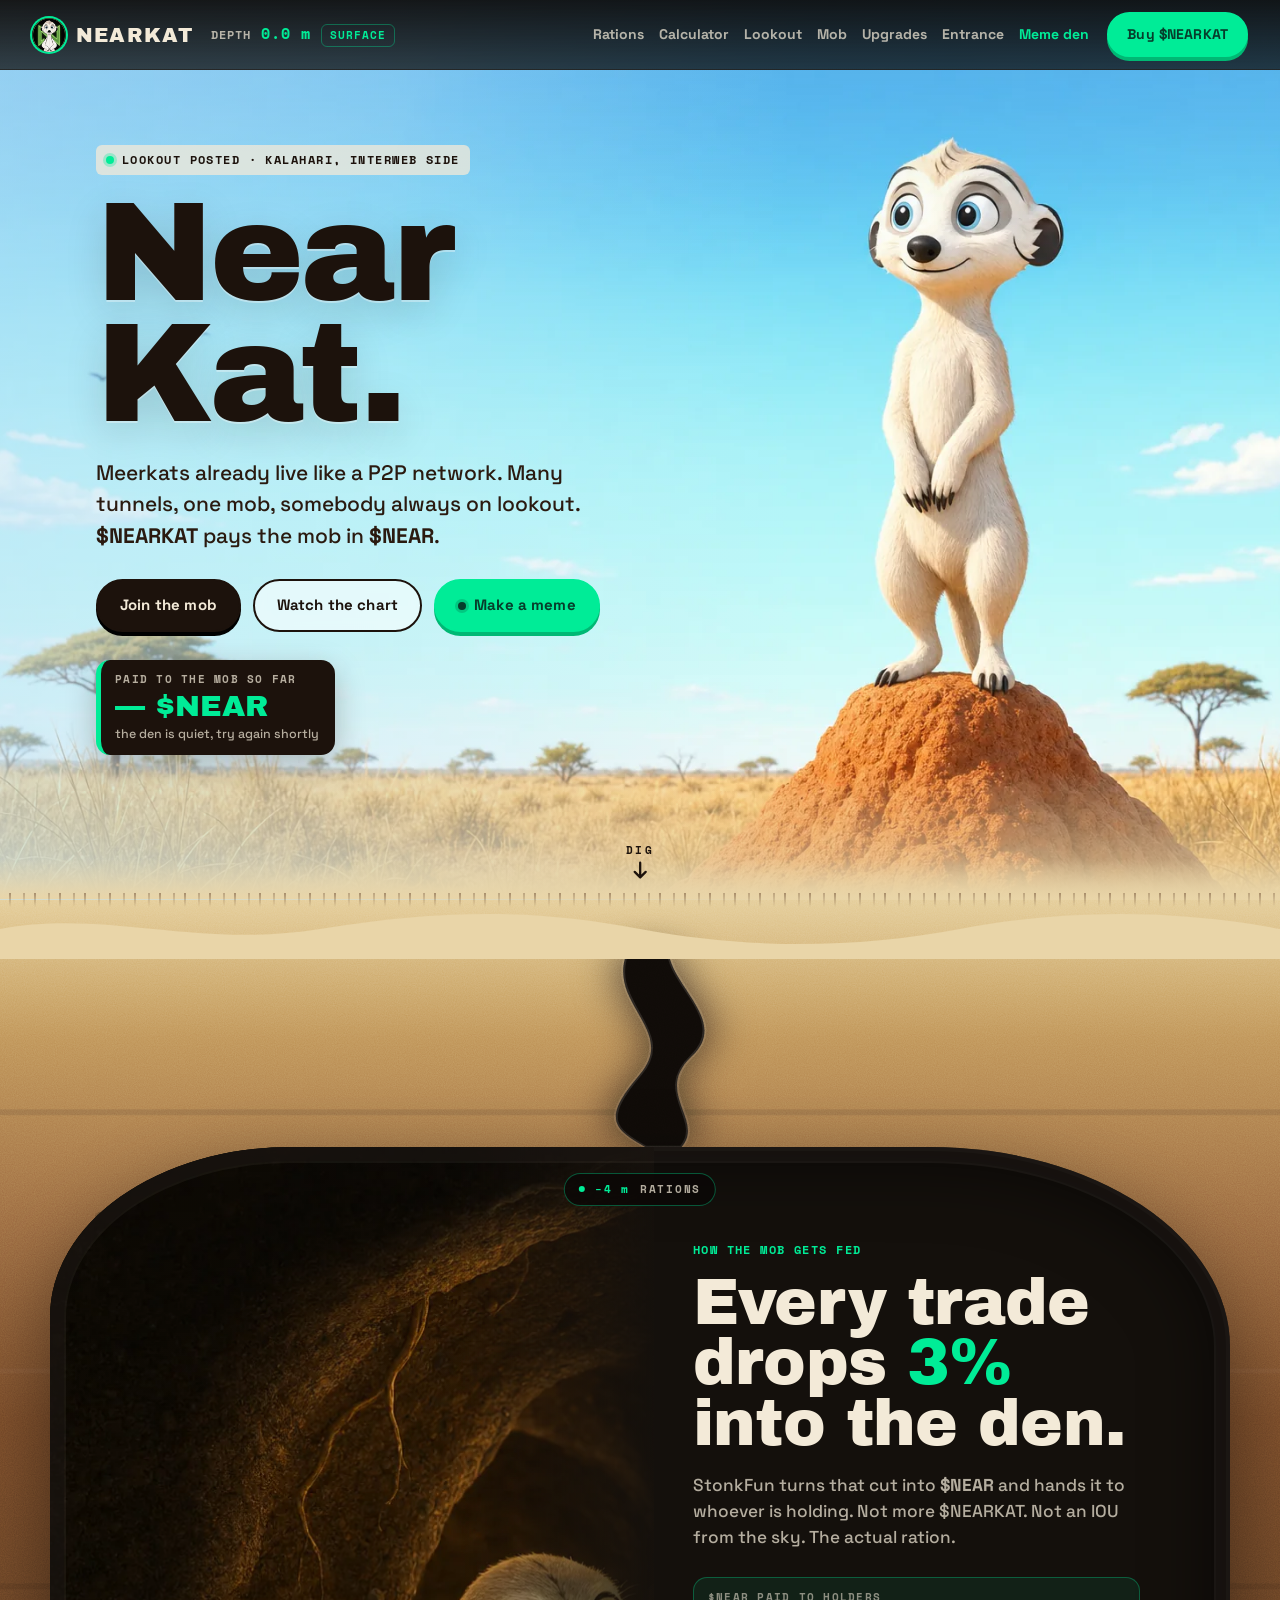
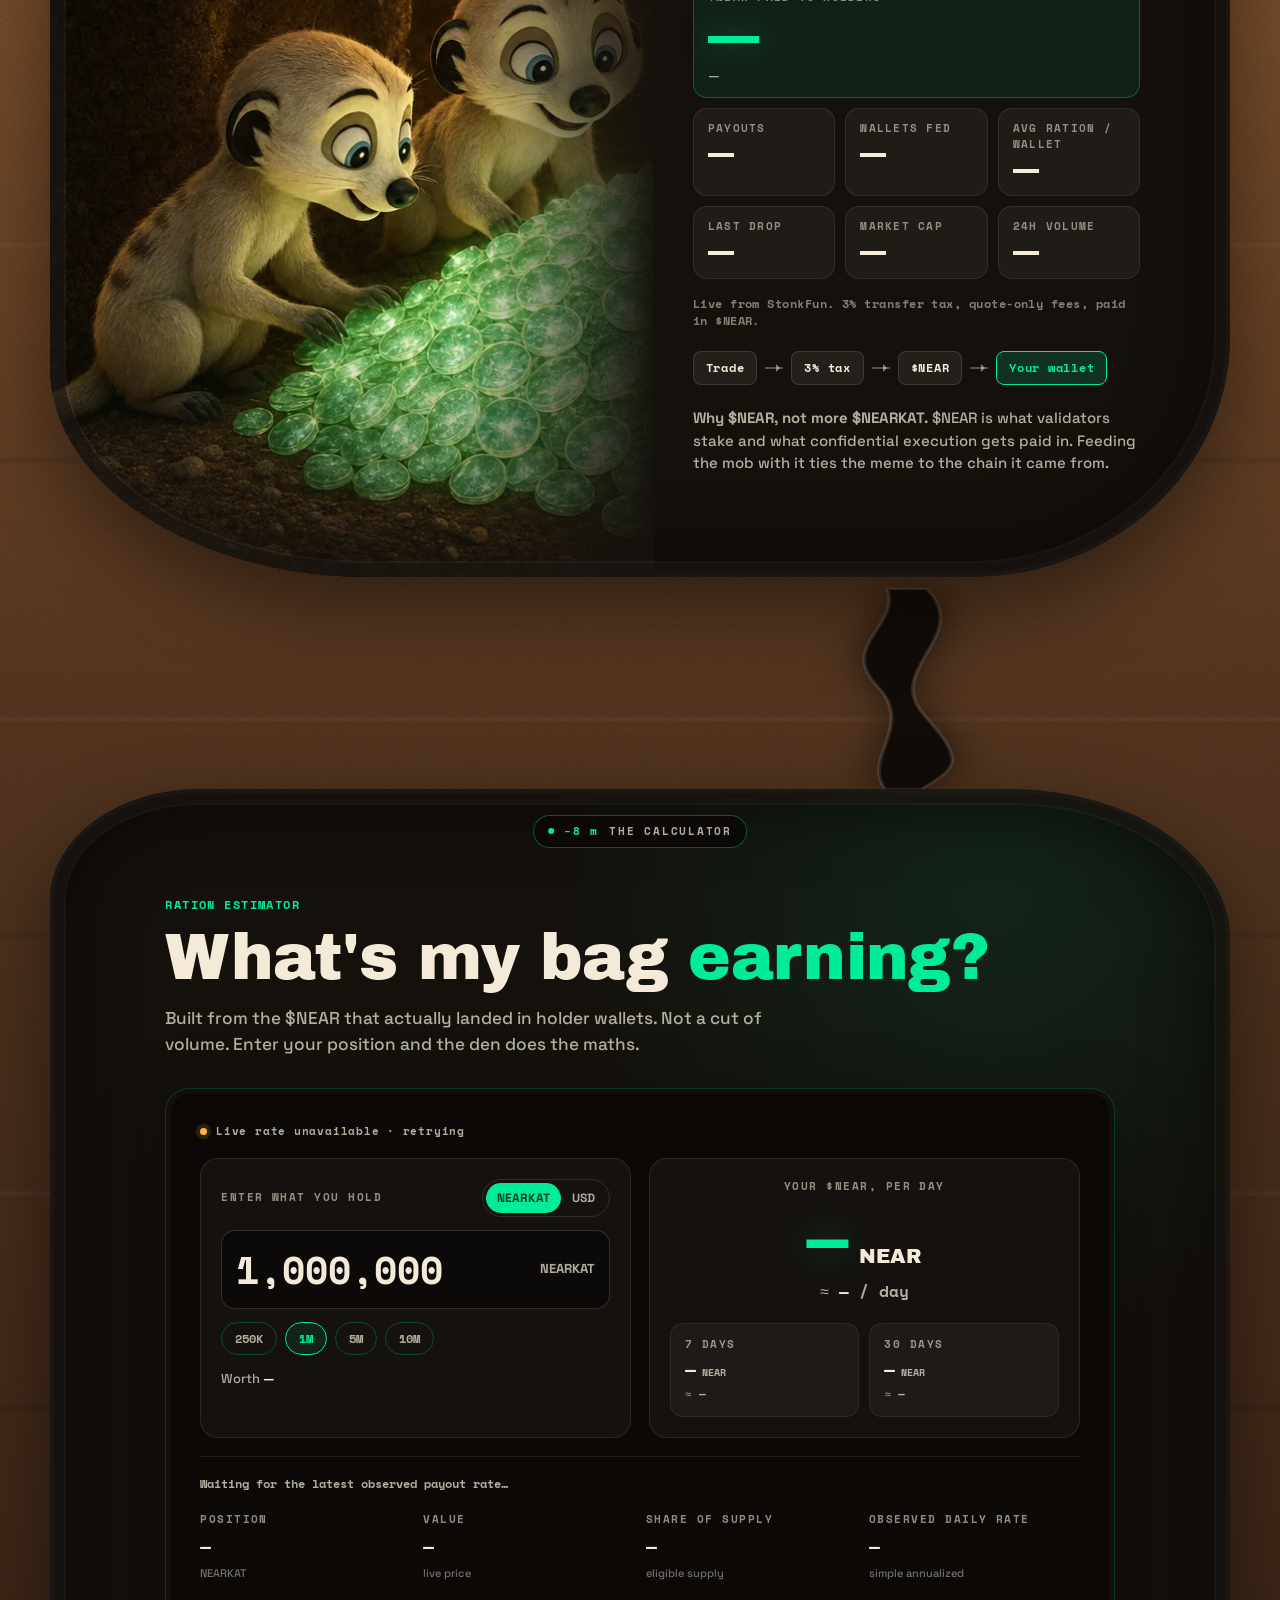
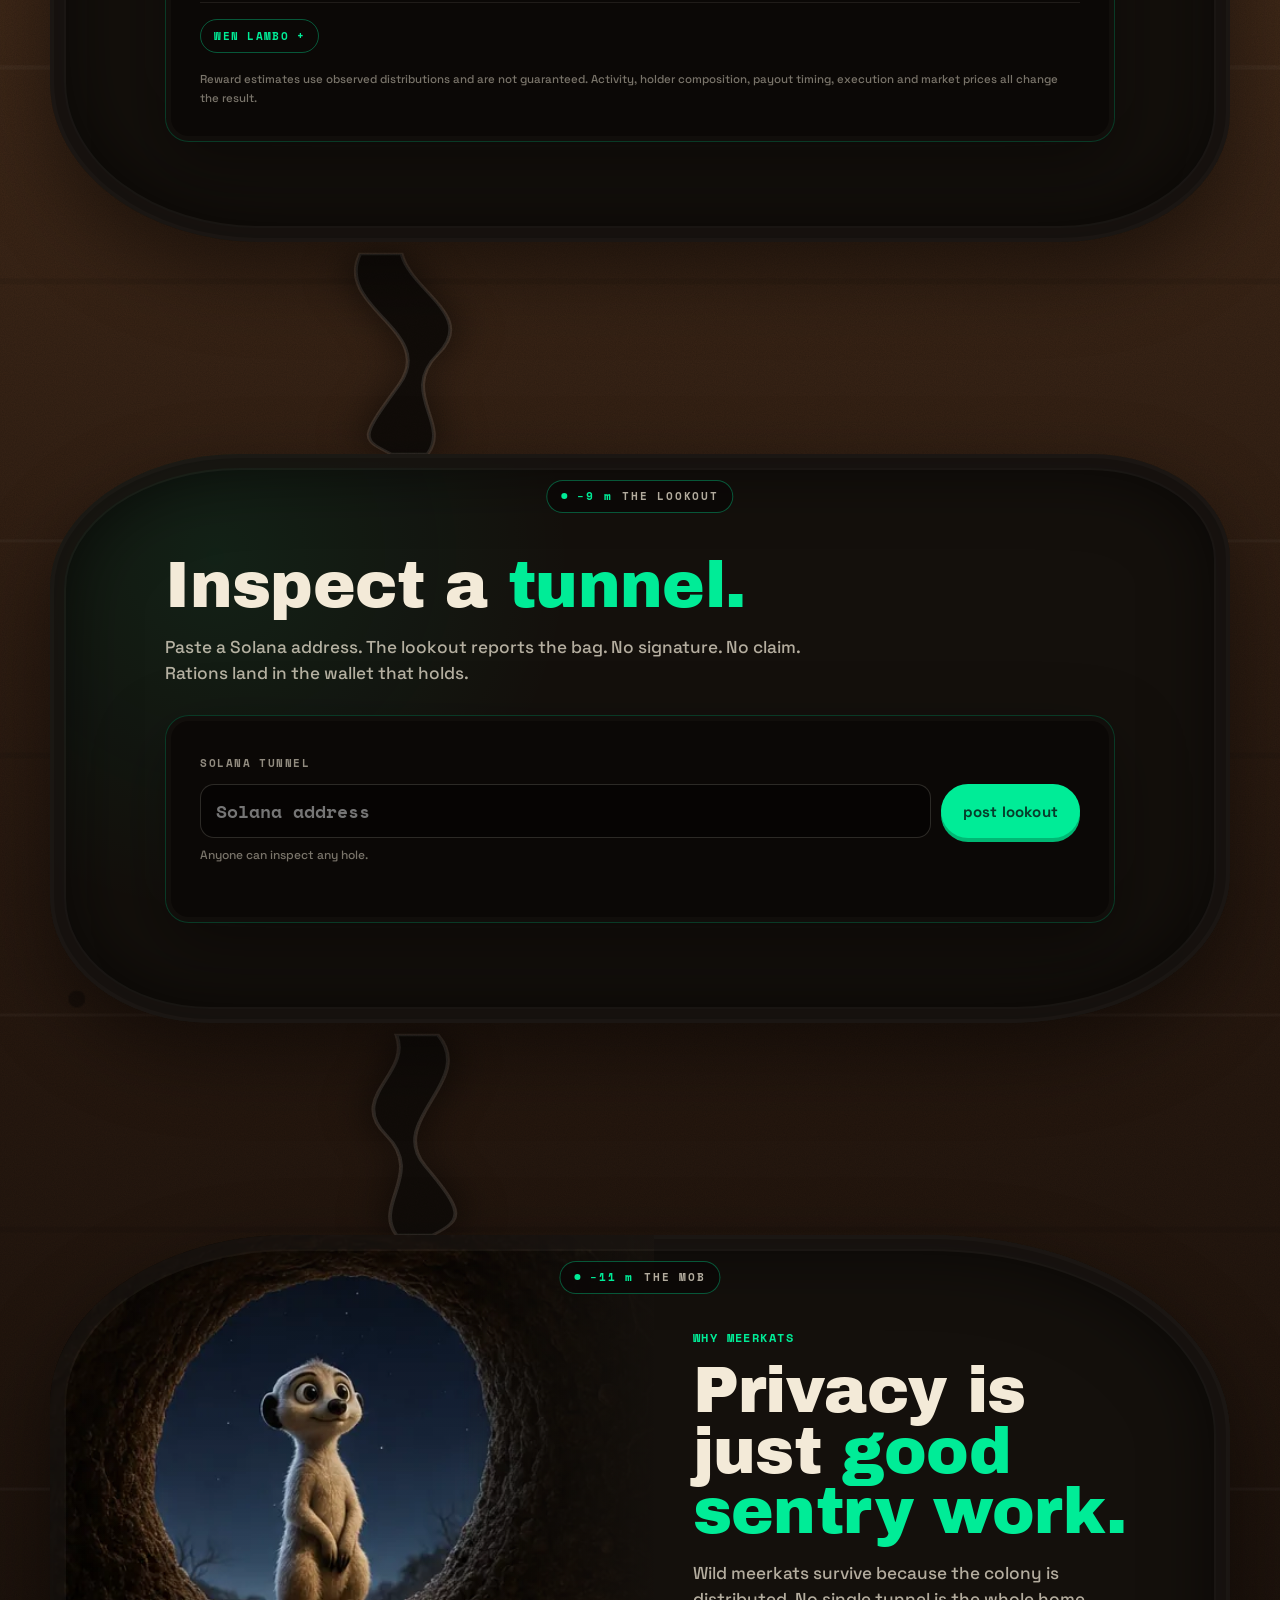
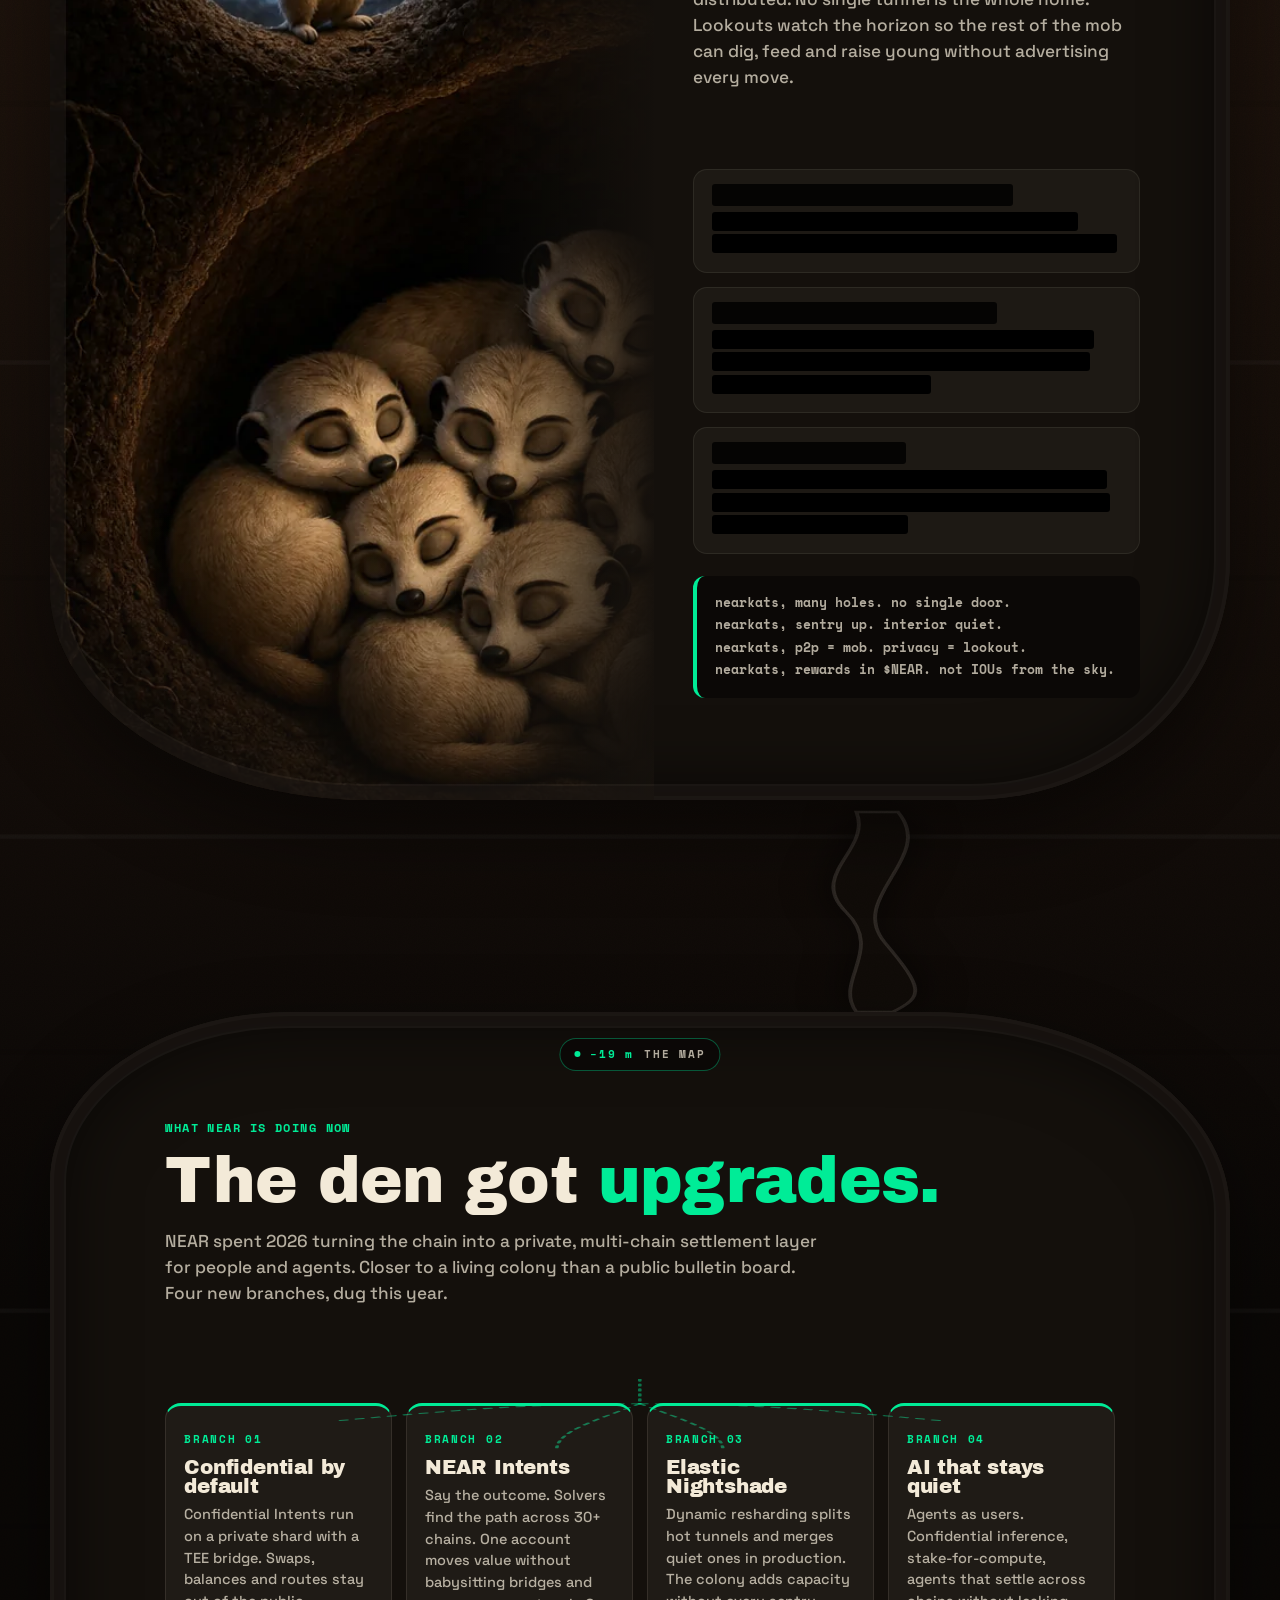
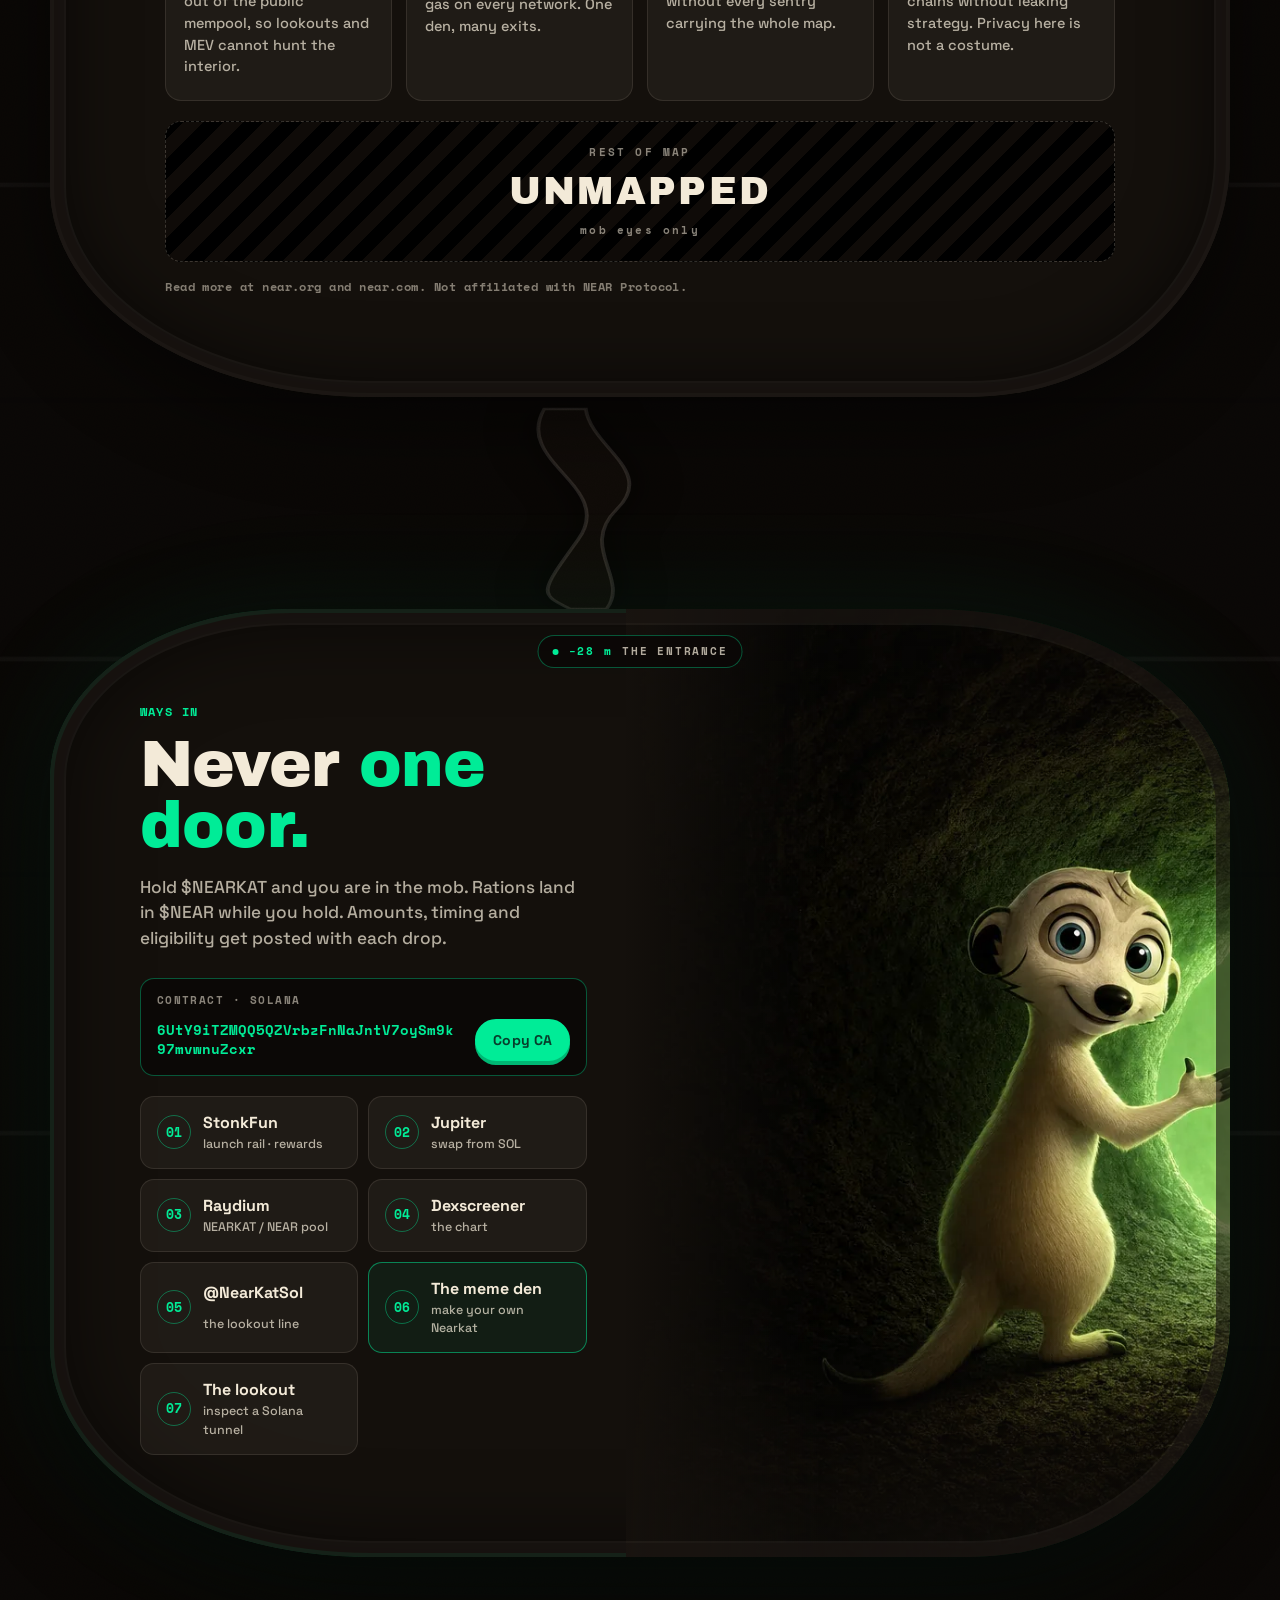
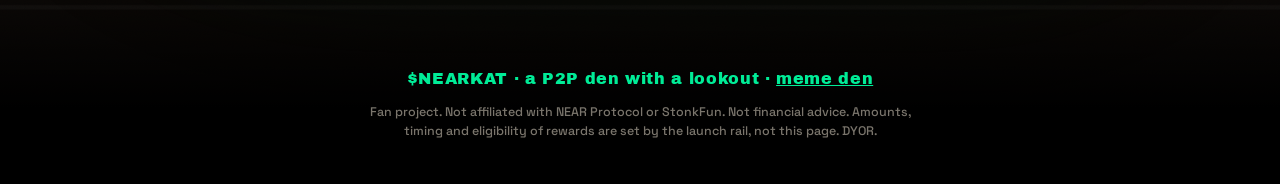
==== site/index.html @ a12ccb48 "Add public wallet lookout" ====
<!DOCTYPE html>
<html lang="en">
<head>
<meta charset="utf-8">
<meta name="viewport" content="width=device-width, initial-scale=1">
<title>$NEARKAT — Many tunnels. One mob. Rewards in $NEAR.</title>
<meta name="description" content="Meerkats already live like a P2P network. Many tunnels, one mob, somebody always on lookout. $NEARKAT pays the mob in $NEAR.">
<meta name="theme-color" content="#0b0806">
<link rel="canonical" href="https://nearkat.xyz/">
<meta property="og:type" content="website">
<meta property="og:url" content="https://nearkat.xyz/">
<meta property="og:title" content="$NEARKAT — Many tunnels. One mob. Rewards in $NEAR.">
<meta property="og:description" content="Meerkats already live like a P2P network. $NEARKAT pays the mob in $NEAR, live via StonkFun.">
<meta property="og:image" content="https://nearkat.xyz/img/og.jpg">
<meta property="og:image:width" content="1200">
<meta property="og:image:height" content="630">
<meta name="twitter:card" content="summary_large_image">
<meta name="twitter:site" content="@NearKatSol">
<meta name="twitter:image" content="https://nearkat.xyz/img/og.jpg">
<link rel="icon" type="image/png" sizes="32x32" href="img/icon-32.png">
<link rel="icon" type="image/png" sizes="64x64" href="img/icon-64.png">
<link rel="apple-touch-icon" href="img/icon-180.png">
<link rel="preload" href="fonts/archivoblack.woff2" as="font" type="font/woff2" crossorigin>
<link rel="preload" href="fonts/grotesk500.woff2" as="font" type="font/woff2" crossorigin>
<link rel="stylesheet" href="styles.css">
</head>
<body>

<header class="nav" id="top">
  <a class="brand" href="#top" aria-label="NEARKAT home">
    <img src="img/icon-64.png" alt="" width="34" height="34">
    <span>NEARKAT</span>
  </a>
  <div class="depth" aria-live="off">
    <span class="depth-label">DEPTH</span>
    <span class="depth-val" id="depth">0.0 m</span>
    <span class="depth-loc" id="loc">SURFACE</span>
  </div>
  <nav class="links">
    <a href="#rations">Rations</a>
    <a href="#calculator">Calculator</a>
    <a href="#lookout">Lookout</a>
    <a href="#mob">Mob</a>
    <a href="#upgrades">Upgrades</a>
    <a href="#entrance">Entrance</a>
    <a href="/gen/" class="gen-link">Meme den</a>
  </nav>
  <a class="btn btn-green nav-buy" href="https://www.stonkfun.xyz/token/6UtY9iTZMQQ5QZVrbzFnNaJntV7oySm9k97mvwnuZcxr" target="_blank" rel="noopener">Buy $NEARKAT</a>
</header>

<!-- ============ SURFACE ============ -->
<section class="surface" id="surface">
  <picture class="surface-art">
    <source media="(max-width: 700px)" srcset="img/hero-m.webp" type="image/webp">
    <source srcset="img/hero.webp" type="image/webp">
    <img src="img/hero.jpg" alt="A lone meerkat sentry standing on a termite mound under a wide Kalahari sky" fetchpriority="high">
  </picture>

  <div class="hawks" aria-hidden="true">
    <svg class="hawk h1" viewBox="0 0 64 24"><path d="M2 14c8-8 16-9 22-3 3 3 5 3 8 3s5 0 8-3c6-6 14-5 22 3-8-3-14-2-19 2-3 2-6 3-11 3s-8-1-11-3c-5-4-11-5-19-2z"/></svg>
    <svg class="hawk h2" viewBox="0 0 64 24"><path d="M2 14c8-8 16-9 22-3 3 3 5 3 8 3s5 0 8-3c6-6 14-5 22 3-8-3-14-2-19 2-3 2-6 3-11 3s-8-1-11-3c-5-4-11-5-19-2z"/></svg>
    <svg class="hawk h3" viewBox="0 0 64 24"><path d="M2 14c8-8 16-9 22-3 3 3 5 3 8 3s5 0 8-3c6-6 14-5 22 3-8-3-14-2-19 2-3 2-6 3-11 3s-8-1-11-3c-5-4-11-5-19-2z"/></svg>
  </div>

  <div class="surface-copy">
    <p class="kicker"><span class="dot"></span> Lookout posted · Kalahari, interweb side</p>
    <h1>Near<br>Kat.</h1>
    <p class="lede">Meerkats already live like a P2P network. Many tunnels, one mob, somebody always on lookout. <strong>$NEARKAT</strong> pays the mob in <strong>$NEAR</strong>.</p>
    <div class="cta">
      <a class="btn btn-dark" href="https://www.stonkfun.xyz/token/6UtY9iTZMQQ5QZVrbzFnNaJntV7oySm9k97mvwnuZcxr" target="_blank" rel="noopener">Join the mob</a>
      <a class="btn btn-ghost" href="https://dexscreener.com/solana/6UtY9iTZMQQ5QZVrbzFnNaJntV7oySm9k97mvwnuZcxr" target="_blank" rel="noopener">Watch the chart</a>
      <a class="btn btn-green btn-gen" href="/gen/">Make a meme</a>
    </div>
    <a class="ration-chip chip-desk" href="#rations">
      <span class="chip-label">Paid to the mob so far</span>
      <span class="chip-val chip-near">— $NEAR</span>
      <span class="chip-sub chip-usd">fetching from the den…</span>
    </a>
  </div>

  <a class="ration-chip chip-mob" href="#rations">
    <span class="chip-label">Paid to the mob so far</span>
    <span class="chip-val chip-near">— $NEAR</span>
    <span class="chip-sub chip-usd">fetching from the den…</span>
  </a>

  <a class="dig" href="#rations" aria-label="Dig down">
    <span>DIG</span>
    <svg viewBox="0 0 24 24" aria-hidden="true"><path d="M12 3v16m0 0l-6-6m6 6l6-6" fill="none" stroke="currentColor" stroke-width="2.5" stroke-linecap="round" stroke-linejoin="round"/></svg>
  </a>
</section>

<!-- ============ THE DEN (cross-section) ============ -->
<main class="den">
  <div class="groundline" aria-hidden="true">
    <svg viewBox="0 0 1440 60" preserveAspectRatio="none"><path d="M0 30 C120 10 220 50 360 30 S600 10 720 30 S960 50 1080 30 S1320 10 1440 30 V60 H0Z"/></svg>
    <div class="grass"></div>
  </div>

  <!-- tunnel from surface -->
  <div class="tunnel t0" aria-hidden="true"><svg viewBox="0 0 200 220" preserveAspectRatio="none"><path class="bore" d="M92 0 C 70 60, 130 90, 100 140 S 80 200, 104 220 L 132 220 C 150 190, 110 160, 140 120 S 120 40, 122 0 Z"/></svg></div>

  <!-- ---------- RATIONS ---------- -->
  <section class="chamber rations" id="rations">
    <div class="chamber-shell">
      <div class="marker"><span class="m-depth">−4 m</span><span class="m-name">RATIONS</span></div>
      <picture class="chamber-art">
        <source srcset="img/rations.webp" type="image/webp">
        <img src="img/rations.jpg" alt="Meerkats in an earth chamber gathered around a pile of glowing green coins" loading="lazy">
      </picture>
      <div class="chamber-copy">
        <p class="kicker">How the mob gets fed</p>
        <h2>Every trade drops <em>3%</em> into the den.</h2>
        <p class="body">StonkFun turns that cut into <strong>$NEAR</strong> and hands it to whoever is holding. Not more $NEARKAT. Not an IOU from the sky. The actual ration.</p>

        <div class="stats" id="stats">
          <div class="stat big">
            <span class="s-label">$NEAR paid to holders</span>
            <span class="s-val" id="s-near">—</span>
            <span class="s-sub" id="s-usd">—</span>
          </div>
          <div class="stat"><span class="s-label">Payouts</span><span class="s-val" id="s-payouts">—</span></div>
          <div class="stat"><span class="s-label">Wallets fed</span><span class="s-val" id="s-holders">—</span></div>
          <div class="stat"><span class="s-label">Avg ration / wallet</span><span class="s-val" id="s-avg">—</span></div>
          <div class="stat"><span class="s-label">Last drop</span><span class="s-val" id="s-last">—</span></div>
          <div class="stat"><span class="s-label">Market cap</span><span class="s-val" id="s-mcap">—</span></div>
          <div class="stat"><span class="s-label">24h volume</span><span class="s-val" id="s-vol">—</span></div>
        </div>
        <p class="fine" id="s-meta">Live from StonkFun. 3% transfer tax, quote-only fees, paid in $NEAR.</p>

        <div class="flow" aria-label="How the tax becomes NEAR">
          <span>Trade</span><i></i><span>3% tax</span><i></i><span>$NEAR</span><i></i><span class="glow">Your wallet</span>
        </div>

        <p class="body small"><strong>Why $NEAR, not more $NEARKAT.</strong> $NEAR is what validators stake and what confidential execution gets paid in. Feeding the mob with it ties the meme to the chain it came from.</p>
      </div>
    </div>
  </section>

  <div class="tunnel tc" aria-hidden="true"><svg viewBox="0 0 200 260" preserveAspectRatio="none"><path class="bore" d="M112 0 C 148 60, 78 104, 110 164 S 136 232, 108 260 L 80 260 C 62 218, 104 178, 74 126 S 92 48, 82 0 Z"/></svg></div>

  <!-- ---------- REWARD CALCULATOR ---------- -->
  <section class="chamber calculator-chamber" id="calculator">
    <div class="chamber-shell">
      <div class="marker"><span class="m-depth">−8 m</span><span class="m-name">THE CALCULATOR</span></div>
      <div class="chamber-copy wide">
        <p class="kicker">Ration estimator</p>
        <h2>What's my bag <em>earning?</em></h2>
        <p class="body">Built from the $NEAR that actually landed in holder wallets. Not a cut of volume. Enter your position and the den does the maths.</p>

        <div class="reward-calc" id="reward-calc">
          <div class="calc-status" id="calc-status"><span></span> Fetching the latest ration rate…</div>
          <div class="calc-grid">
            <div class="calc-input-panel">
              <div class="calc-label-row">
                <label for="calc-balance" id="calc-input-label">Enter what you hold</label>
                <div class="calc-modes" role="group" aria-label="Position input unit">
                  <button type="button" data-calc-mode="tokens" aria-pressed="true">NEARKAT</button>
                  <button type="button" data-calc-mode="usd" aria-pressed="false">USD</button>
                </div>
              </div>
              <div class="calc-input-wrap">
                <span class="calc-prefix" id="calc-prefix" hidden>$</span>
                <input id="calc-balance" type="text" inputmode="decimal" autocomplete="off" aria-label="NEARKAT balance" value="1,000,000">
                <span class="calc-suffix" id="calc-suffix">NEARKAT</span>
              </div>
              <div class="calc-presets" id="calc-presets">
                <button type="button" data-value="250000">250K</button>
                <button type="button" data-value="1000000" class="active">1M</button>
                <button type="button" data-value="5000000">5M</button>
                <button type="button" data-value="10000000">10M</button>
              </div>
              <p class="calc-worth">Worth <strong id="calc-worth">—</strong> <span id="calc-token-price"></span></p>
            </div>

            <div class="calc-output-panel" aria-live="polite">
              <span class="calc-overline">Your $NEAR, per day</span>
              <div class="calc-main-value"><strong id="calc-near-day">—</strong><span>NEAR</span></div>
              <p class="calc-usd-day">≈ <strong id="calc-usd-day">—</strong> / day</p>
              <div class="calc-periods">
                <div><span>7 days</span><strong id="calc-near-7">—</strong><small id="calc-usd-7">≈ —</small></div>
                <div><span>30 days</span><strong id="calc-near-30">—</strong><small id="calc-usd-30">≈ —</small></div>
              </div>
            </div>
          </div>

          <p class="calc-equation" id="calc-equation">Waiting for the latest observed payout rate…</p>
          <dl class="calc-facts">
            <div><dt>Position</dt><dd id="calc-position">—</dd><small>NEARKAT</small></div>
            <div><dt>Value</dt><dd id="calc-value">—</dd><small id="calc-value-sub">live price</small></div>
            <div><dt>Share of supply</dt><dd id="calc-share">—</dd><small>eligible supply</small></div>
            <div><dt>Observed daily rate</dt><dd id="calc-rate">—</dd><small id="calc-rate-sub">simple annualized</small></div>
          </dl>

          <details class="calc-lambo">
            <summary>Wen lambo <span>+</span></summary>
            <div><span>At the observed pace</span><strong id="calc-lambo">—</strong><small>$270K car ÷ estimated daily rewards</small></div>
          </details>

          <p class="calc-note" id="calc-note">Reward estimates use observed distributions and are not guaranteed. Activity, holder composition, payout timing, execution and market prices all change the result.</p>
        </div>
      </div>
    </div>
  </section>

  <div class="tunnel tl" aria-hidden="true"><svg viewBox="0 0 200 260" preserveAspectRatio="none"><path class="bore" d="M60 0 C 40 70, 120 100, 90 170 S 60 240, 84 260 L 112 260 C 130 220, 90 180, 120 130 S 100 50, 92 0 Z"/></svg></div>

  <!-- ---------- THE LOOKOUT ---------- -->
  <section class="chamber lookout-chamber" id="lookout">
    <div class="chamber-shell">
      <div class="marker"><span class="m-depth">−9 m</span><span class="m-name">THE LOOKOUT</span></div>
      <div class="chamber-copy wide">
        <h2>Inspect a <em>tunnel.</em></h2>
        <p class="body">Paste a Solana address. The lookout reports the bag. No signature. No claim. Rations land in the wallet that holds.</p>

        <div class="lookout-tool">
          <form class="lookout-form" id="lookout-form" novalidate>
            <label for="lookout-address">Solana tunnel</label>
            <div class="lookout-field">
              <input id="lookout-address" name="address" type="text" inputmode="text" autocomplete="off" autocapitalize="none" spellcheck="false" placeholder="Solana address" aria-describedby="lookout-helper lookout-message">
              <button class="btn btn-green" id="lookout-submit" type="submit">post lookout</button>
            </div>
            <p class="lookout-helper" id="lookout-helper">Anyone can inspect any hole.</p>
            <p class="lookout-message" id="lookout-message" role="status" aria-live="polite"></p>
          </form>

          <article class="lookout-result" id="lookout-result" hidden aria-live="polite">
            <div class="lookout-found">
              <span>tunnel found</span>
              <div>
                <code id="lookout-wallet">—</code>
                <a id="lookout-solscan" href="#" target="_blank" rel="noopener">open on Solscan</a>
                <button type="button" id="lookout-copy">copy</button>
              </div>
            </div>

            <dl class="lookout-facts">
              <div><dt>bag</dt><dd id="lookout-bag">—</dd></div>
              <div><dt>worth</dt><dd id="lookout-worth">—</dd></div>
              <div><dt>share</dt><dd id="lookout-share">—</dd></div>
              <div><dt>sentry</dt><dd id="lookout-eligibility">—</dd></div>
            </dl>

            <div class="lookout-rations">
              <span class="lookout-overline">estimated ration</span>
              <dl>
                <div><dt>per day</dt><dd><strong id="lookout-near-day">—</strong><span id="lookout-usd-day">≈ —</span></dd></div>
                <div><dt>7 days</dt><dd><strong id="lookout-near-7">—</strong><span id="lookout-usd-7">≈ —</span></dd></div>
                <div><dt>30 days</dt><dd><strong id="lookout-near-30">—</strong><span id="lookout-usd-30">≈ —</span></dd></div>
              </dl>
            </div>

            <p class="lookout-note">this is a lookout, not a claim.<br>rations land in the wallet that holds.<br>eligible supply is not calibrated yet, so share uses the full 1.00B.<br>estimates are not guaranteed.</p>
          </article>
        </div>
      </div>
    </div>
  </section>

  <div class="tunnel t1" aria-hidden="true"><svg viewBox="0 0 200 260" preserveAspectRatio="none"><path class="bore" d="M120 0 C 150 60, 80 110, 110 170 S 140 240, 116 260 L 88 260 C 70 220, 110 180, 80 130 S 100 50, 88 0 Z"/></svg></div>

  <!-- ---------- THE MOB ---------- -->
  <section class="chamber mob" id="mob">
    <div class="chamber-shell">
      <div class="marker"><span class="m-depth">−11 m</span><span class="m-name">THE MOB</span></div>
      <picture class="chamber-art">
        <source srcset="img/clan.webp" type="image/webp">
        <img src="img/clan.jpg" alt="A sentry meerkat in a tunnel mouth above a chamber of sleeping meerkats" loading="lazy">
      </picture>
      <div class="chamber-copy">
        <p class="kicker">Why meerkats</p>
        <h2>Privacy is just <em>good sentry work.</em></h2>
        <p class="body">Wild meerkats survive because the colony is distributed. No single tunnel is the whole home. Lookouts watch the horizon so the rest of the mob can dig, feed and raise young without advertising every move.</p>

        <div class="stamp" data-stamp>SENTRY · ALL CLEAR</div>

        <ul class="rules">
          <li>
            <h3><span class="redact">Many tunnels, not one vault.</span></h3>
            <p><span class="redact">A den is a graph. If one entrance collapses, traffic reroutes. That is sharding and P2P routing, in dirt form.</span></p>
          </li>
          <li>
            <h3><span class="redact">One lookout, quiet interior.</span></h3>
            <p><span class="redact">Sentries stand up so the warren stays private. Keep balances, routes and timing off the open sky where predators and MEV bots hunt.</span></p>
          </li>
          <li>
            <h3><span class="redact">Mob first, no king.</span></h3>
            <p><span class="redact">Meerkats are not lone heroes. Builders, validators and holders are the colony. NearKat points at the network. It is not a substitute for it.</span></p>
          </li>
        </ul>

        <pre class="calls" aria-label="Short calls">nearkats, many holes. no single door.
nearkats, sentry up. interior quiet.
nearkats, p2p = mob. privacy = lookout.
nearkats, rewards in $NEAR. not IOUs from the sky.</pre>
      </div>
    </div>
  </section>

  <div class="tunnel t2" aria-hidden="true"><svg viewBox="0 0 200 260" preserveAspectRatio="none"><path class="bore" d="M120 0 C 150 60, 80 110, 110 170 S 140 240, 116 260 L 88 260 C 70 220, 110 180, 80 130 S 100 50, 88 0 Z"/></svg></div>

  <!-- ---------- UPGRADES ---------- -->
  <section class="chamber upgrades" id="upgrades">
    <div class="chamber-shell">
      <div class="marker"><span class="m-depth">−19 m</span><span class="m-name">THE MAP</span></div>
      <div class="chamber-copy wide">
        <p class="kicker">What NEAR is doing now</p>
        <h2>The den got <em>upgrades.</em></h2>
        <p class="body">NEAR spent 2026 turning the chain into a private, multi-chain settlement layer for people and agents. Closer to a living colony than a public bulletin board. Four new branches, dug this year.</p>

        <div class="map">
          <svg class="map-lines" viewBox="0 0 800 340" preserveAspectRatio="none" aria-hidden="true">
            <path d="M400 0 V70" />
            <path d="M400 70 C 300 70, 240 90, 140 120" />
            <path d="M400 70 C 360 120, 330 150, 330 200" />
            <path d="M400 70 C 440 120, 470 150, 470 200" />
            <path d="M400 70 C 500 70, 560 90, 660 120" />
          </svg>
          <ol class="branches">
            <li>
              <span class="b-id">BRANCH 01</span>
              <h3>Confidential by default</h3>
              <p>Confidential Intents run on a private shard with a TEE bridge. Swaps, balances and routes stay out of the public mempool, so lookouts and MEV cannot hunt the interior.</p>
            </li>
            <li>
              <span class="b-id">BRANCH 02</span>
              <h3>NEAR Intents</h3>
              <p>Say the outcome. Solvers find the path across 30+ chains. One account moves value without babysitting bridges and gas on every network. One den, many exits.</p>
            </li>
            <li>
              <span class="b-id">BRANCH 03</span>
              <h3>Elastic Nightshade</h3>
              <p>Dynamic resharding splits hot tunnels and merges quiet ones in production. The colony adds capacity without every sentry carrying the whole map.</p>
            </li>
            <li>
              <span class="b-id">BRANCH 04</span>
              <h3>AI that stays quiet</h3>
              <p>Agents as users. Confidential inference, stake-for-compute, agents that settle across chains without leaking strategy. Privacy here is not a costume.</p>
            </li>
          </ol>
          <div class="map-classified" aria-hidden="true">
            <span>REST OF MAP</span><strong>UNMAPPED</strong><span>mob eyes only</span>
          </div>
        </div>
        <p class="fine">Read more at near.org and near.com. Not affiliated with NEAR Protocol.</p>
      </div>
    </div>
  </section>

  <div class="tunnel t3" aria-hidden="true"><svg viewBox="0 0 200 260" preserveAspectRatio="none"><path class="bore" d="M84 0 C 60 70, 140 100, 110 170 S 80 240, 104 260 L 132 260 C 150 220, 110 180, 140 130 S 120 50, 116 0 Z"/></svg></div>

  <!-- ---------- ENTRANCE ---------- -->
  <section class="chamber entrance" id="entrance">
    <div class="chamber-shell">
      <div class="marker"><span class="m-depth">−28 m</span><span class="m-name">THE ENTRANCE</span></div>
      <picture class="chamber-art">
        <source srcset="img/entrance.webp" type="image/webp">
        <img src="img/entrance.jpg" alt="A meerkat beside a tunnel mouth glowing green, inviting you in" loading="lazy">
      </picture>
      <div class="chamber-copy">
        <p class="kicker">Ways in</p>
        <h2>Never <em>one door.</em></h2>
        <p class="body">Hold $NEARKAT and you are in the mob. Rations land in $NEAR while you hold. Amounts, timing and eligibility get posted with each drop.</p>

        <div class="ca">
          <span class="ca-label">Contract · Solana</span>
          <code id="ca">6UtY9iTZMQQ5QZVrbzFnNaJntV7oySm9k97mvwnuZcxr</code>
          <button class="btn btn-green" id="copy" type="button">Copy CA</button>
        </div>

        <div class="doors">
          <a class="door" href="https://www.stonkfun.xyz/token/6UtY9iTZMQQ5QZVrbzFnNaJntV7oySm9k97mvwnuZcxr" target="_blank" rel="noopener"><span class="d-id">01</span><strong>StonkFun</strong><span>launch rail · rewards</span></a>
          <a class="door" href="https://jup.ag/swap/SOL-6UtY9iTZMQQ5QZVrbzFnNaJntV7oySm9k97mvwnuZcxr" target="_blank" rel="noopener"><span class="d-id">02</span><strong>Jupiter</strong><span>swap from SOL</span></a>
          <a class="door" href="https://raydium.io/swap/?inputMint=sol&outputMint=6UtY9iTZMQQ5QZVrbzFnNaJntV7oySm9k97mvwnuZcxr" target="_blank" rel="noopener"><span class="d-id">03</span><strong>Raydium</strong><span>NEARKAT / NEAR pool</span></a>
          <a class="door" href="https://dexscreener.com/solana/6UtY9iTZMQQ5QZVrbzFnNaJntV7oySm9k97mvwnuZcxr" target="_blank" rel="noopener"><span class="d-id">04</span><strong>Dexscreener</strong><span>the chart</span></a>
          <a class="door" href="https://x.com/NearKatSol" target="_blank" rel="noopener"><span class="d-id">05</span><strong>@NearKatSol</strong><span>the lookout line</span></a>
          <a class="door door-gen" href="/gen/"><span class="d-id">06</span><strong>The meme den</strong><span>make your own Nearkat</span></a>
          <a class="door" href="#lookout"><span class="d-id">07</span><strong>The lookout</strong><span>inspect a Solana tunnel</span></a>
        </div>
      </div>
    </div>
  </section>

  <footer class="bottom">
    <div class="bottom-inner">
      <p class="sig">$NEARKAT · a P2P den with a lookout · <a href="/gen/">meme den</a></p>
      <p class="disc">Fan project. Not affiliated with NEAR Protocol or StonkFun. Not financial advice. Amounts, timing and eligibility of rewards are set by the launch rail, not this page. DYOR.</p>
    </div>
  </footer>
</main>

<script src="app.js"></script>
</body>
</html>
---- site/styles.css ----
@font-face{font-family:'DisplayX';src:url(fonts/archivoblack.woff2) format('woff2');font-weight:900;font-display:swap}
@font-face{font-family:'UIX';src:url(fonts/grotesk500.woff2) format('woff2');font-weight:500;font-display:swap}
@font-face{font-family:'UIX';src:url(fonts/grotesk700.woff2) format('woff2');font-weight:700;font-display:swap}
@font-face{font-family:'MonoX';src:url(fonts/mono700.woff2) format('woff2');font-weight:700;font-display:swap}

:root{
  --display:'DisplayX','Archivo Black',Impact,'Arial Black',sans-serif;
  --ui:'UIX','Space Grotesk',system-ui,-apple-system,'Segoe UI',Helvetica,Arial,sans-serif;
  --mono:'MonoX','Space Mono',ui-monospace,Menlo,Consolas,monospace;

  --sky:#bfe3f5;
  --sand:#e9d5a8;
  --sand-deep:#c9a46a;
  --topsoil:#8c5a32;
  --earth:#5a3a22;
  --earth-deep:#2a1a10;
  --pitch:#0b0806;

  --ink:#1c120c;
  --bone:#f3ead8;
  --bone-dim:rgba(243,234,216,.72);
  --green:#00ec97;
  --green-deep:#00b874;
  --green-ink:#063d2b;

  --radius:22px;
}

*{box-sizing:border-box;margin:0;padding:0}
html{scroll-behavior:smooth;-webkit-text-size-adjust:100%}
@media (prefers-reduced-motion:reduce){html{scroll-behavior:auto}}
body{
  font-family:var(--ui);font-weight:500;color:var(--ink);
  background:var(--pitch);line-height:1.5;overflow-x:hidden;
}
img{max-width:100%;height:auto;display:block}
a{color:inherit}
h1,h2,h3{font-family:var(--display);font-weight:900;line-height:.95;letter-spacing:-.01em}
h2 em{font-style:normal;color:var(--green)}
strong{font-weight:700}
code{font-family:var(--mono)}

/* ---------- buttons ---------- */
.btn{
  display:inline-flex;align-items:center;justify-content:center;gap:8px;
  font-family:var(--ui);font-weight:700;font-size:15px;letter-spacing:.01em;
  padding:13px 22px;border-radius:999px;text-decoration:none;border:2px solid transparent;
  cursor:pointer;transition:transform .15s ease,box-shadow .15s ease,background .15s ease;
  white-space:nowrap;
}
.btn:active{transform:translateY(1px)}
.btn-green{background:var(--green);color:var(--green-ink);border-color:var(--green);box-shadow:0 4px 0 var(--green-deep)}
.btn-green:hover{background:#2bffb0}
.btn-dark{background:var(--ink);color:var(--bone);border-color:var(--ink);box-shadow:0 4px 0 #000}
.btn-dark:hover{background:#000}
.btn-ghost{background:rgba(255,255,255,.55);color:var(--ink);border-color:var(--ink);backdrop-filter:blur(6px)}
.btn-ghost:hover{background:rgba(255,255,255,.85)}

/* ---------- nav ---------- */
.nav{
  position:fixed;inset:0 0 auto 0;z-index:50;
  display:grid;grid-template-columns:auto 1fr auto auto;align-items:center;gap:18px;
  padding:12px clamp(16px,3vw,32px);
  color:var(--bone);
  background:linear-gradient(to bottom,rgba(11,8,6,.92),rgba(11,8,6,.72));
  backdrop-filter:blur(10px);-webkit-backdrop-filter:blur(10px);
  border-bottom:1px solid rgba(243,234,216,.08);
}
.brand{display:flex;align-items:center;gap:10px;text-decoration:none;font-family:var(--display);font-size:20px;letter-spacing:.06em}
.brand img{width:34px;height:34px;border-radius:50%;box-shadow:0 0 0 2px var(--green)}
.depth{display:flex;align-items:baseline;gap:10px;font-family:var(--mono);font-size:12px;letter-spacing:.08em;color:var(--bone-dim);white-space:nowrap;min-width:0}
.depth-val{color:var(--green);font-size:15px;min-width:5.5ch}
.depth-loc{padding:3px 8px;border:1px solid rgba(0,236,151,.35);border-radius:6px;color:var(--green);font-size:10.5px}
.links{display:flex;gap:15px;font-size:14px;font-weight:700}
.links a{text-decoration:none;color:var(--bone-dim)}
.links a:hover{color:var(--green)}
.links .gen-link{color:var(--green)}
.nav-buy{padding:10px 18px;font-size:14px}
@media (max-width:900px){.links{display:none}}
@media (max-width:560px){
  .nav{grid-template-columns:auto 1fr auto;gap:10px;padding:10px 14px}
  .depth-label{display:none}
  .depth{gap:8px}
  .depth-val{font-size:13px;min-width:0}
  .depth-loc{font-size:9.5px;padding:2px 6px;letter-spacing:.1em}
  .nav-buy{padding:9px 14px;font-size:13px}
  .brand span{display:none}
}

/* ---------- surface / hero ---------- */
.surface{
  position:relative;min-height:100svh;overflow:hidden;
  background:var(--sky);color:var(--ink);
  display:flex;align-items:center;
}
.surface-art{position:absolute;inset:0;z-index:0}
.surface-art img{width:100%;height:100%;object-fit:cover;object-position:62% 40%}
.surface::after{
  content:"";position:absolute;inset:0;z-index:1;pointer-events:none;
  background:linear-gradient(90deg,rgba(191,227,245,.55) 0%,rgba(191,227,245,.25) 38%,rgba(191,227,245,0) 62%),
             linear-gradient(to bottom,rgba(191,227,245,.25),rgba(191,227,245,0) 30%,rgba(233,213,168,0) 85%,rgba(233,213,168,.9) 100%);
}
.surface-copy{
  position:relative;z-index:2;
  width:min(1200px,100%);margin:0 auto;padding:110px clamp(18px,4vw,48px) 110px;
  max-width:640px;margin-left:max(clamp(18px,4vw,48px),calc((100% - 1200px)/2));
}
.kicker{
  display:inline-flex;align-items:center;gap:8px;
  font-family:var(--mono);font-size:12px;letter-spacing:.12em;text-transform:uppercase;
  color:var(--ink);margin-bottom:18px;
}
.surface-copy .kicker{background:rgba(243,234,216,.75);padding:6px 10px;border-radius:6px}
.kicker .dot{width:8px;height:8px;border-radius:50%;background:var(--green);box-shadow:0 0 0 3px rgba(0,236,151,.3);animation:pulse 1.6s infinite}
@keyframes pulse{0%,100%{box-shadow:0 0 0 3px rgba(0,236,151,.3)}50%{box-shadow:0 0 0 7px rgba(0,236,151,0)}}
h1{
  font-size:clamp(76px,11vw,150px);line-height:.86;letter-spacing:-.02em;
  text-shadow:0 2px 0 rgba(255,255,255,.35),0 12px 40px rgba(28,18,12,.15);
}
.lede{font-size:clamp(17px,1.9vw,21px);max-width:520px;margin:22px 0 28px;font-weight:500;color:#2a1a10}
.cta{display:flex;flex-wrap:wrap;gap:12px}
.btn-gen::before{content:"";width:8px;height:8px;border-radius:50%;background:var(--green-ink);box-shadow:0 0 0 3px rgba(6,61,43,.2);animation:pulse 1.6s infinite}
.ration-chip{
  display:inline-grid;grid-template-columns:auto;gap:2px;
  margin-top:28px;padding:12px 16px 12px 14px;border-radius:14px;text-decoration:none;
  background:var(--ink);color:var(--bone);border-left:5px solid var(--green);
  box-shadow:0 10px 30px rgba(28,18,12,.25);
}
.chip-mob{display:none}
.chip-label{font-family:var(--mono);font-size:10.5px;letter-spacing:.12em;text-transform:uppercase;color:var(--bone-dim)}
.chip-val{font-family:var(--display);font-size:clamp(22px,3vw,30px);color:var(--green);line-height:1.1}
.chip-sub{font-size:12.5px;color:var(--bone-dim)}
.dig{
  position:absolute;left:50%;bottom:18px;transform:translateX(-50%);z-index:3;
  display:flex;flex-direction:column;align-items:center;gap:2px;text-decoration:none;
  font-family:var(--mono);font-size:11px;letter-spacing:.2em;color:var(--ink);
  animation:bob 1.8s ease-in-out infinite;
}
.dig svg{width:22px;height:22px}
@keyframes bob{0%,100%{transform:translate(-50%,0)}50%{transform:translate(-50%,6px)}}

/* hawks */
.hawks{position:absolute;inset:0;z-index:1;pointer-events:none;overflow:hidden}
.hawk{position:absolute;width:38px;height:14px;fill:#1c120c;opacity:.75;left:-60px}
.hawk.h1{top:12%;animation:fly 38s linear infinite}
.hawk.h2{top:20%;width:26px;animation:fly 55s linear infinite 9s;opacity:.55}
.hawk.h3{top:9%;width:20px;animation:fly 70s linear infinite 22s;opacity:.4}
@keyframes fly{0%{transform:translateX(0) translateY(0)}25%{transform:translateX(30vw) translateY(-14px)}50%{transform:translateX(60vw) translateY(6px)}75%{transform:translateX(90vw) translateY(-10px)}100%{transform:translateX(120vw) translateY(0)}}
.hawk path{animation:flap 1.1s ease-in-out infinite;transform-origin:50% 50%}
@keyframes flap{0%,100%{transform:scaleY(1)}50%{transform:scaleY(.55)}}
@media (prefers-reduced-motion:reduce){.hawk,.hawk path,.dig,.kicker .dot{animation:none}}

@media (max-width:700px){
  .surface{align-items:flex-start;min-height:125svh}
  .surface-art img{object-position:50% 100%}
  .surface-copy .kicker{display:none}
  .chip-desk{display:none}
  .chip-mob{display:inline-grid;position:absolute;left:18px;bottom:26px;z-index:3;margin:0}
  .surface::after{background:linear-gradient(to bottom,rgba(191,227,245,.5) 0%,rgba(191,227,245,.15) 45%,rgba(191,227,245,0) 60%,rgba(233,213,168,0) 88%,rgba(233,213,168,.9) 100%)}
  .surface-copy{padding:84px 18px 0;margin-left:0;max-width:none}
  .surface-copy .lede{margin:16px 0 20px}
  .surface-copy .btn{padding:11px 18px;font-size:14px}
  h1{font-size:clamp(64px,21vw,96px)}
  .lede{font-size:16.5px;margin:16px 0 20px}
  .dig{display:none}
}

/* ---------- THE DEN ---------- */
.den{
  position:relative;color:var(--bone);
  background:
    linear-gradient(to bottom,var(--sand) 0px,var(--sand-deep) 140px,var(--topsoil) 520px,var(--earth) 1400px,var(--earth-deep) 3200px,var(--pitch) 5200px);
}
/* strata + pebbles */
.den::before{
  content:"";position:absolute;inset:0;pointer-events:none;z-index:0;
  background:
    repeating-linear-gradient(to bottom,rgba(0,0,0,0) 0 210px,rgba(0,0,0,.08) 210px 216px,rgba(0,0,0,0) 216px 470px,rgba(255,255,255,.035) 470px 474px),
    radial-gradient(circle at 8% 320px,rgba(0,0,0,.28) 0 7px,transparent 8px),
    radial-gradient(circle at 92% 780px,rgba(0,0,0,.25) 0 5px,transparent 6px),
    radial-gradient(circle at 14% 1650px,rgba(0,0,0,.3) 0 9px,transparent 10px),
    radial-gradient(circle at 85% 2400px,rgba(0,0,0,.25) 0 6px,transparent 7px),
    radial-gradient(circle at 6% 3300px,rgba(0,0,0,.35) 0 8px,transparent 9px),
    radial-gradient(circle at 93% 4100px,rgba(0,0,0,.3) 0 7px,transparent 8px),
    radial-gradient(ellipse 260px 40px at 30% 1100px,rgba(255,255,255,.04),transparent 70%),
    radial-gradient(ellipse 300px 50px at 70% 2900px,rgba(255,255,255,.035),transparent 70%);
}
/* grain */
.den::after{
  content:"";position:absolute;inset:0;pointer-events:none;z-index:0;opacity:.22;mix-blend-mode:overlay;
  background-image:url("data:image/svg+xml;utf8,<svg xmlns='http://www.w3.org/2000/svg' width='220' height='220'><filter id='n'><feTurbulence type='fractalNoise' baseFrequency='.9' numOctaves='3' stitchTiles='stitch'/><feColorMatrix values='0 0 0 0 0 0 0 0 0 0 0 0 0 0 0 0 0 0 .9 0'/></filter><rect width='100%' height='100%' filter='url(%23n)'/></svg>");
}
.den > *{position:relative;z-index:1}

.groundline{position:relative;height:60px;margin-top:-1px}
.groundline svg{position:absolute;inset:0;width:100%;height:100%;fill:var(--sand)}
.groundline::before{content:"";position:absolute;left:0;right:0;top:-40px;height:40px;background:linear-gradient(to bottom,rgba(233,213,168,0),var(--sand))}
.grass{
  position:absolute;left:0;right:0;top:-6px;height:14px;
  background:repeating-linear-gradient(90deg,transparent 0 9px,rgba(90,58,34,.45) 9px 11px,transparent 11px 23px,rgba(90,58,34,.3) 23px 25px);
  mask:linear-gradient(to bottom,#000,transparent);-webkit-mask:linear-gradient(to bottom,#000,transparent);
}

/* tunnels between chambers */
.tunnel{height:200px;width:min(260px,60vw);margin:-28px auto -40px;position:relative;z-index:0}
.tunnel svg{width:100%;height:100%;overflow:visible}
.bore{fill:#120d09;stroke:rgba(243,234,216,.14);stroke-width:3;filter:drop-shadow(0 0 18px rgba(0,0,0,.6))}
.tunnel.t0{margin-top:-12px}
.tunnel.tc{margin-left:61%}
.tunnel.tl{margin-left:22%}
.tunnel.t1{margin-left:22%}
.tunnel.t2{margin-left:58%}
.tunnel.t3{margin-left:34%}
@media (max-width:700px){.tunnel{height:130px;width:44vw}.tunnel.tc{margin-left:48%}.tunnel.tl{margin-left:18%}.tunnel.t1{margin-left:44%}.tunnel.t2{margin-left:44%}.tunnel.t3{margin-left:28%}}

/* chambers */
.chamber{padding:40px clamp(12px,3vw,40px)}
.chamber-shell{
  position:relative;width:min(1180px,100%);margin:0 auto;
  background:#14100c;
  border-radius:240px 300px 260px 320px / 170px 200px 240px 210px;
  box-shadow:inset 0 0 0 4px rgba(243,234,216,.06),inset 0 0 80px rgba(0,0,0,.8),0 30px 80px rgba(0,0,0,.45);
  overflow:hidden;
  display:grid;grid-template-columns:1.05fr 1fr;
  min-height:640px;
  transition:box-shadow .6s ease;
}
.chamber.lit .chamber-shell{box-shadow:inset 0 0 0 4px rgba(0,236,151,.18),inset 0 0 90px rgba(0,0,0,.75),0 30px 90px rgba(0,0,0,.5),0 0 120px rgba(0,236,151,.08)}
.chamber-shell::before{
  content:"";position:absolute;inset:0;pointer-events:none;z-index:2;
  border-radius:inherit;
  box-shadow:inset 0 0 0 14px rgba(20,16,12,.6),inset 0 0 0 16px rgba(243,234,216,.05);
}
.chamber-art{position:relative;z-index:0;min-height:420px}
.chamber-art img{width:100%;height:100%;object-fit:cover;object-position:50% 50%}
.mob .chamber-art img{object-position:0% 50%}
.chamber-art::after{content:"";position:absolute;inset:0;background:linear-gradient(90deg,rgba(20,16,12,0) 68%,rgba(20,16,12,.98) 100%),linear-gradient(to bottom,rgba(20,16,12,.25),transparent 30%,transparent 75%,rgba(20,16,12,.6))}
.chamber-copy{position:relative;z-index:1;padding:clamp(56px,7vw,100px) clamp(40px,7vw,120px) clamp(64px,8vw,110px) clamp(20px,3vw,40px)}
.chamber-copy.wide{grid-column:1 / -1;padding:clamp(64px,8vw,110px) clamp(40px,9vw,150px)}
.chamber-copy .kicker{color:var(--green);margin-bottom:14px}
.chamber h2{font-size:clamp(38px,5vw,66px);color:var(--bone);margin-bottom:18px}
.body{font-size:clamp(16px,1.35vw,18px);color:var(--bone-dim);max-width:60ch}
.body.small{font-size:15px;margin-top:22px}
.fine{font-family:var(--mono);font-size:11.5px;letter-spacing:.04em;color:rgba(243,234,216,.5);margin-top:16px}

/* marker */
.marker{
  position:absolute;top:26px;left:50%;transform:translateX(-50%);z-index:3;
  display:flex;align-items:center;gap:10px;
  font-family:var(--mono);font-size:11px;letter-spacing:.16em;
  background:rgba(11,8,6,.85);border:1px solid rgba(0,236,151,.35);border-radius:999px;padding:7px 14px;
  color:var(--bone-dim);white-space:nowrap;
}
.m-depth{color:var(--green)}
.marker::before{content:"";width:6px;height:6px;border-radius:50%;background:var(--green)}

/* stats */
.stats{display:grid;grid-template-columns:repeat(3,1fr);gap:10px;margin-top:26px}
.stat{background:rgba(243,234,216,.05);border:1px solid rgba(243,234,216,.09);border-radius:14px;padding:12px 14px;display:flex;flex-direction:column;gap:2px}
.stat.big{grid-column:1 / -1;background:rgba(0,236,151,.08);border-color:rgba(0,236,151,.3)}
.s-label{font-family:var(--mono);font-size:10.5px;letter-spacing:.12em;text-transform:uppercase;color:rgba(243,234,216,.55)}
.s-val{font-family:var(--display);font-size:clamp(20px,2.1vw,26px);color:var(--bone);line-height:1.1}
.stat.big .s-val{font-size:clamp(34px,4vw,52px);color:var(--green);text-shadow:0 0 30px rgba(0,236,151,.35)}
.s-sub{font-size:13px;color:var(--bone-dim)}
.s-val.up{color:var(--green)}.s-val.down{color:#ff6b6b}
.flow{display:flex;flex-wrap:wrap;align-items:center;gap:8px;margin-top:22px;font-family:var(--mono);font-size:12px;letter-spacing:.06em}
.flow span{padding:7px 12px;border-radius:8px;background:rgba(243,234,216,.07);border:1px solid rgba(243,234,216,.12)}
.flow span.glow{background:rgba(0,236,151,.15);border-color:var(--green);color:var(--green)}
.flow i{width:18px;height:2px;background:rgba(243,234,216,.3);position:relative}
.flow i::after{content:"";position:absolute;right:-1px;top:-3px;border:4px solid transparent;border-left-color:rgba(243,234,216,.5)}

/* reward calculator */
.calculator-chamber .chamber-shell{
  display:block;min-height:0;
  background:radial-gradient(circle at 80% 10%,rgba(0,236,151,.09),transparent 34%),#14100c;
  border-radius:150px 220px 170px 210px / 110px 150px 130px 160px;
}
.calculator-chamber .chamber-copy.wide{padding-bottom:clamp(64px,8vw,100px)}
.reward-calc{
  margin-top:30px;padding:clamp(18px,3vw,34px);border-radius:24px;
  background:#0b0806;border:1px solid rgba(0,236,151,.22);
  box-shadow:inset 0 0 0 5px rgba(243,234,216,.025),0 24px 70px rgba(0,0,0,.35);
}
.calc-status{display:flex;align-items:center;gap:9px;margin-bottom:18px;font-family:var(--mono);font-size:11px;letter-spacing:.07em;color:var(--bone-dim)}
.calc-status span{width:7px;height:7px;border-radius:50%;background:var(--green);box-shadow:0 0 0 4px rgba(0,236,151,.14)}
.calc-status.error span{background:#ffb347;box-shadow:0 0 0 4px rgba(255,179,71,.14)}
.calc-grid{display:grid;grid-template-columns:minmax(0,1fr) minmax(0,1fr);gap:18px}
.calc-input-panel,.calc-output-panel{border:1px solid rgba(243,234,216,.1);border-radius:18px;background:rgba(243,234,216,.04);padding:20px}
.calc-label-row{display:flex;align-items:center;justify-content:space-between;gap:12px}
.calc-label-row label,.calc-overline,.calc-periods span,.calc-facts dt{
  font-family:var(--mono);font-size:10.5px;letter-spacing:.14em;text-transform:uppercase;color:rgba(243,234,216,.58)
}
.calc-modes{display:flex;padding:3px;border:1px solid rgba(243,234,216,.13);border-radius:999px}
.calc-modes button,.calc-presets button{
  border:0;background:transparent;color:var(--bone-dim);cursor:pointer;border-radius:999px;
  font-family:var(--ui);font-size:12px;font-weight:700;padding:7px 11px;
}
.calc-modes button[aria-pressed="true"]{background:var(--green);color:var(--green-ink)}
.calc-input-wrap{display:flex;align-items:center;gap:8px;margin-top:13px;padding:10px 14px;border:1px solid rgba(243,234,216,.16);border-radius:14px;background:rgba(0,0,0,.4)}
.calc-input-wrap:focus-within{border-color:var(--green);box-shadow:0 0 0 3px rgba(0,236,151,.1)}
.calc-input-wrap input{width:100%;min-width:0;border:0;outline:0;background:transparent;color:var(--bone);font-family:var(--mono);font-size:clamp(24px,3vw,38px);font-weight:700}
.calc-prefix{font-family:var(--mono);font-size:26px;color:var(--bone-dim)}
.calc-suffix{font-size:13px;font-weight:700;color:var(--bone-dim)}
.calc-presets{display:flex;flex-wrap:wrap;gap:8px;margin-top:13px}
.calc-presets button{border:1px solid rgba(0,236,151,.25);font-family:var(--mono);padding:7px 13px}
.calc-presets button:hover,.calc-presets button.active{border-color:var(--green);color:var(--green);background:rgba(0,236,151,.08)}
.calc-worth{margin-top:14px;font-size:13px;color:var(--bone-dim)}
.calc-worth strong{color:var(--bone)}
.calc-output-panel{text-align:center;display:flex;flex-direction:column;justify-content:center}
.calc-main-value{display:flex;align-items:baseline;justify-content:center;gap:10px;margin-top:8px}
.calc-main-value strong{font-family:var(--mono);font-size:clamp(42px,6vw,70px);line-height:1;color:var(--green);text-shadow:0 0 36px rgba(0,236,151,.35)}
.calc-main-value span{font-family:var(--display);font-size:20px}
.calc-usd-day{margin-top:7px;font-family:var(--mono);font-size:16px;color:var(--bone-dim)}
.calc-usd-day strong{color:var(--bone)}
.calc-periods{display:grid;grid-template-columns:1fr 1fr;gap:10px;margin-top:20px;text-align:left}
.calc-periods div{display:flex;flex-direction:column;gap:3px;padding:13px 14px;border-radius:13px;background:rgba(243,234,216,.045);border:1px solid rgba(243,234,216,.08)}
.calc-periods strong{font-family:var(--mono);font-size:18px;color:var(--bone)}
.calc-periods strong::after{content:" NEAR";font-size:10px;font-weight:500;color:var(--bone-dim)}
.calc-periods small{font-family:var(--mono);font-size:11px;color:var(--bone-dim)}
.calc-equation{margin-top:18px;padding-top:17px;border-top:1px solid rgba(243,234,216,.09);font-family:var(--mono);font-size:12px;line-height:1.7;color:var(--bone-dim)}
.calc-equation strong{color:var(--green)}
.calc-facts{display:grid;grid-template-columns:repeat(4,1fr);gap:12px;margin-top:18px}
.calc-facts div{min-width:0}
.calc-facts dd{margin-top:5px;font-family:var(--mono);font-size:18px;font-weight:700;color:var(--bone);overflow-wrap:anywhere}
.calc-facts small{font-size:11px;color:rgba(243,234,216,.46)}
.calc-lambo{margin-top:18px;border-top:1px solid rgba(243,234,216,.09);padding-top:16px}
.calc-lambo summary{display:inline-flex;align-items:center;gap:8px;list-style:none;cursor:pointer;border:1px solid rgba(0,236,151,.35);border-radius:999px;padding:8px 13px;font-family:var(--mono);font-size:11px;letter-spacing:.12em;text-transform:uppercase;color:var(--green)}
.calc-lambo summary::-webkit-details-marker{display:none}
.calc-lambo[open] summary span{transform:rotate(45deg)}
.calc-lambo summary span{transition:transform .15s}
.calc-lambo>div{display:grid;gap:4px;margin-top:12px;padding:15px;border-radius:13px;background:rgba(0,236,151,.06);border:1px solid rgba(0,236,151,.15)}
.calc-lambo>div span,.calc-lambo>div small{font-size:12px;color:var(--bone-dim)}
.calc-lambo>div strong{font-family:var(--mono);font-size:24px;color:var(--green)}
.calc-note{margin-top:17px;font-size:11.5px;line-height:1.6;color:rgba(243,234,216,.48)}

/* public wallet lookout */
.lookout-chamber .chamber-shell{
  display:block;min-height:0;
  background:radial-gradient(circle at 14% 18%,rgba(0,236,151,.08),transparent 32%),#14100c;
  border-radius:190px 140px 220px 160px / 135px 105px 150px 125px;
}
.lookout-chamber .chamber-copy.wide{padding-bottom:clamp(64px,8vw,100px)}
.lookout-tool{
  margin-top:28px;padding:clamp(18px,3vw,34px);border-radius:24px;
  background:#0b0806;border:1px solid rgba(0,236,151,.22);
  box-shadow:inset 0 0 0 5px rgba(243,234,216,.025),0 24px 70px rgba(0,0,0,.35);
}
.lookout-form label,.lookout-overline,.lookout-facts dt,.lookout-rations dt{
  font-family:var(--mono);font-size:10.5px;letter-spacing:.14em;text-transform:uppercase;color:rgba(243,234,216,.58)
}
.lookout-field{display:flex;align-items:stretch;gap:10px;margin-top:10px}
.lookout-field input{
  width:100%;min-width:0;border:1px solid rgba(243,234,216,.16);border-radius:14px;outline:0;
  background:rgba(0,0,0,.4);color:var(--bone);padding:13px 15px;
  font-family:var(--mono);font-size:clamp(14px,1.8vw,18px)
}
.lookout-field input:focus{border-color:var(--green);box-shadow:0 0 0 3px rgba(0,236,151,.1)}
.lookout-field .btn{white-space:nowrap;border:0;cursor:pointer}
.lookout-field .btn:disabled{cursor:wait;opacity:.58}
.lookout-helper,.lookout-message{font-size:12px;color:rgba(243,234,216,.48)}
.lookout-helper{margin-top:8px}
.lookout-message{min-height:19px;margin-top:5px;font-family:var(--mono)}
.lookout-message.error{color:#ffb347}
.lookout-result{margin-top:12px;padding-top:20px;border-top:1px solid rgba(243,234,216,.09)}
.lookout-found{display:flex;align-items:flex-start;justify-content:space-between;gap:18px}
.lookout-found>span{font-family:var(--display);font-size:22px;color:var(--green)}
.lookout-found>div{display:flex;align-items:center;gap:8px;min-width:0}
.lookout-found a{color:var(--bone-dim);text-decoration:none;font-family:var(--mono);font-size:10px;white-space:nowrap}
.lookout-found code{font-family:var(--mono);font-size:12px;overflow-wrap:anywhere}
.lookout-found button{
  border:0;background:none;color:var(--green);font-family:var(--mono);font-size:11px;
  text-transform:uppercase;letter-spacing:.08em;cursor:pointer
}
.lookout-found a:hover,.lookout-found button:hover{color:var(--green)}
.lookout-facts{display:grid;grid-template-columns:repeat(4,1fr);gap:12px;margin-top:20px}
.lookout-facts div{min-width:0;padding:13px 14px;border-radius:13px;background:rgba(243,234,216,.045);border:1px solid rgba(243,234,216,.08)}
.lookout-facts dd{margin-top:6px;font-family:var(--mono);font-size:15px;font-weight:700;color:var(--bone);overflow-wrap:anywhere}
.lookout-facts dd.eligible{color:var(--green)}
.lookout-facts dd.under{color:#ffb347}
.lookout-facts dd.empty{color:var(--bone-dim)}
.lookout-rations{margin-top:20px;padding:18px;border-radius:16px;background:rgba(0,236,151,.055);border:1px solid rgba(0,236,151,.15)}
.lookout-overline{color:var(--green)}
.lookout-rations dl{display:grid;grid-template-columns:repeat(3,1fr);gap:14px;margin-top:13px}
.lookout-rations dl>div{min-width:0}
.lookout-rations dd{display:flex;flex-direction:column;gap:3px;margin-top:5px}
.lookout-rations strong{font-family:var(--mono);font-size:18px;color:var(--bone)}
.lookout-rations span{font-family:var(--mono);font-size:11px;color:var(--bone-dim)}
.lookout-note{margin-top:17px;font-size:11.5px;line-height:1.65;white-space:pre-line;color:rgba(243,234,216,.48)}

/* rules + redaction */
.rules{list-style:none;display:grid;gap:14px;margin-top:22px}
.rules li{padding:16px 18px;border-radius:14px;background:rgba(243,234,216,.04);border:1px solid rgba(243,234,216,.08)}
.rules h3{font-size:20px;color:var(--bone);margin-bottom:6px}
.rules p{font-size:15px;color:var(--bone-dim)}
.redact{
  --bar:#000;
  background:linear-gradient(var(--bar),var(--bar)) 0 0/100% 100% no-repeat;
  color:transparent;border-radius:3px;
  -webkit-box-decoration-break:clone;box-decoration-break:clone;
  transition:color .5s ease .15s,background-size .55s cubic-bezier(.7,0,.3,1);
}
.rules h3 .redact{--bar:#050403}
.clear .redact{color:inherit;background-size:0% 100%}
.rules h3 .redact{color:transparent}.clear .rules h3 .redact{color:var(--bone)}
.stamp{
  display:inline-block;margin-top:22px;
  font-family:var(--mono);font-size:12px;letter-spacing:.2em;
  color:var(--green);border:2px solid var(--green);border-radius:6px;padding:6px 12px;
  transform:rotate(-3deg) scale(.6);opacity:0;transition:transform .5s cubic-bezier(.2,1.6,.4,1),opacity .3s;
}
.clear .stamp{transform:rotate(-3deg) scale(1);opacity:1}
.calls{
  margin-top:22px;padding:16px 18px;border-radius:12px;
  background:#0b0806;border-left:4px solid var(--green);
  font-family:var(--mono);font-size:12.5px;line-height:1.8;color:var(--bone-dim);white-space:pre-wrap;
}

/* map */
.map{position:relative;margin-top:30px}
.map-lines{position:absolute;left:0;right:0;top:-24px;width:100%;height:120px;z-index:0}
.map-lines path{fill:none;stroke:rgba(0,236,151,.45);stroke-width:3;stroke-dasharray:6 8;stroke-linecap:round}
.branches{list-style:none;display:grid;grid-template-columns:repeat(4,1fr);gap:14px;margin-top:96px;position:relative;z-index:1}
.branches li{
  background:rgba(243,234,216,.05);border:1px solid rgba(243,234,216,.1);border-radius:16px;padding:20px 18px 22px;
  border-top:3px solid var(--green);
}
.b-id{font-family:var(--mono);font-size:10.5px;letter-spacing:.16em;color:var(--green)}
.branches h3{font-size:20px;color:var(--bone);margin:8px 0 8px}
.branches p{font-size:14.5px;color:var(--bone-dim)}
.map-classified{
  margin-top:20px;padding:22px;border-radius:16px;text-align:center;
  display:flex;flex-direction:column;gap:2px;
  background:repeating-linear-gradient(-45deg,#000 0 14px,#0f0b08 14px 28px);
  border:1px dashed rgba(243,234,216,.2);
  font-family:var(--mono);font-size:11px;letter-spacing:.2em;color:rgba(243,234,216,.55);
}
.map-classified strong{font-family:var(--display);font-size:clamp(24px,3vw,40px);color:var(--bone);letter-spacing:.06em}

/* entrance */
.ca{
  margin-top:26px;display:grid;grid-template-columns:1fr auto;gap:10px 14px;align-items:center;
  background:#0b0806;border:1px solid rgba(0,236,151,.35);border-radius:14px;padding:14px 16px;
}
.ca-label{grid-column:1 / -1;font-family:var(--mono);font-size:10.5px;letter-spacing:.14em;text-transform:uppercase;color:rgba(243,234,216,.55)}
.ca code{font-size:13.5px;color:var(--green);word-break:break-all;line-height:1.4}
.ca .btn{padding:10px 16px;font-size:14px}
.doors{display:grid;grid-template-columns:repeat(2,1fr);gap:10px;margin-top:20px}
.door{
  display:grid;grid-template-columns:auto 1fr;grid-template-rows:auto auto;column-gap:12px;align-items:center;
  text-decoration:none;padding:14px 16px;border-radius:14px;
  background:rgba(243,234,216,.05);border:1px solid rgba(243,234,216,.1);
  transition:border-color .15s,background .15s,transform .15s;
}
.door-gen{border-color:rgba(0,236,151,.5);background:rgba(0,236,151,.06)}
.door:hover{border-color:var(--green);background:rgba(0,236,151,.08);transform:translateY(-2px)}
.d-id{grid-row:1 / span 2;font-family:var(--mono);font-size:13px;color:var(--green);width:34px;height:34px;border:1px solid rgba(0,236,151,.4);border-radius:50%;display:grid;place-items:center}
.door strong{color:var(--bone);font-size:16px}
.door span:not(.d-id){font-size:12.5px;color:var(--bone-dim)}
@media (min-width:981px){
.entrance .chamber-shell{grid-template-columns:1fr 1.05fr}
.entrance .chamber-art{order:2}
.entrance .chamber-copy{order:1;padding-left:clamp(40px,7vw,120px);padding-right:clamp(20px,3vw,40px)}
}
.entrance .chamber-art img{object-position:55% 50%}
.entrance .chamber-art::after{background:linear-gradient(270deg,rgba(20,16,12,0) 68%,rgba(20,16,12,.98) 100%),linear-gradient(to bottom,rgba(20,16,12,.25),transparent 30%,transparent 75%,rgba(20,16,12,.6))}

/* footer */
.bottom{padding:70px clamp(18px,4vw,48px) 44px;background:linear-gradient(to bottom,transparent,#000 60%)}
.bottom-inner{width:min(1180px,100%);margin:0 auto;display:grid;gap:12px;text-align:center}
.sig{font-family:var(--display);font-size:16px;letter-spacing:.04em;color:var(--green)}
.sig a{text-decoration:underline}
.disc{font-size:12.5px;color:rgba(243,234,216,.5);max-width:70ch;margin:0 auto}
.dev{font-family:var(--mono);font-size:10.5px;letter-spacing:.2em;color:rgba(243,234,216,.3)}

/* toast */
.toast{
  position:fixed;left:50%;bottom:24px;transform:translate(-50%,20px);z-index:60;
  background:var(--green);color:var(--green-ink);font-weight:700;font-size:14px;
  padding:10px 16px;border-radius:999px;opacity:0;pointer-events:none;transition:.25s;
}
.toast.show{opacity:1;transform:translate(-50%,0)}

/* ---------- responsive chambers ---------- */
@media (max-width:980px){
  .chamber-shell{grid-template-columns:1fr;min-height:0;border-radius:44px 60px 50px 64px / 40px 48px 56px 44px}
  .chamber-art{min-height:0;aspect-ratio:4/3}
  .chamber-art::after{background:linear-gradient(to bottom,rgba(20,16,12,.15),transparent 25%,transparent 70%,rgba(20,16,12,1) 100%)}
  .chamber-copy{padding:8px 24px 48px;margin-top:-40px}
  .entrance .chamber-art{order:1}
  .entrance .chamber-copy{order:2;padding:8px 24px 48px}
  .chamber-copy.wide{padding:64px 24px 56px;margin-top:0}
  .branches{grid-template-columns:repeat(2,1fr);margin-top:80px}
  .map-lines{display:none}
  .branches{margin-top:0}
  .stats{grid-template-columns:repeat(2,1fr)}
  .marker{top:16px}
  .calculator-chamber .chamber-shell,.lookout-chamber .chamber-shell{border-radius:44px 60px 50px 64px / 40px 48px 56px 44px}
}
@media (max-width:560px){
  .chamber{padding:24px 10px}
  .chamber-shell{border-radius:36px 44px 40px 48px / 30px 34px 40px 36px}
  .chamber-copy{padding:8px 18px 40px}
  .chamber-copy.wide{padding:56px 18px 44px}
  .chamber h2{font-size:clamp(34px,10.5vw,44px)}
  .branches{grid-template-columns:1fr}
  .doors{grid-template-columns:1fr}
  .ca{grid-template-columns:1fr}
  .ca .btn{justify-self:start}
  .flow{font-size:11px}
  .calls{font-size:11.5px}
  .calc-grid{grid-template-columns:1fr}
  .calc-label-row{align-items:flex-start;flex-direction:column}
  .calc-input-panel,.calc-output-panel{padding:15px}
  .calc-facts{grid-template-columns:repeat(2,1fr)}
  .calc-main-value{flex-wrap:wrap}
  .calc-main-value strong{font-size:clamp(40px,15vw,58px)}
  .calc-periods strong{font-size:16px}
  .lookout-field{flex-direction:column}
  .lookout-field .btn{justify-content:center}
  .lookout-found{flex-direction:column;gap:8px}
  .lookout-facts{grid-template-columns:repeat(2,1fr)}
  .lookout-rations dl{grid-template-columns:1fr}
}
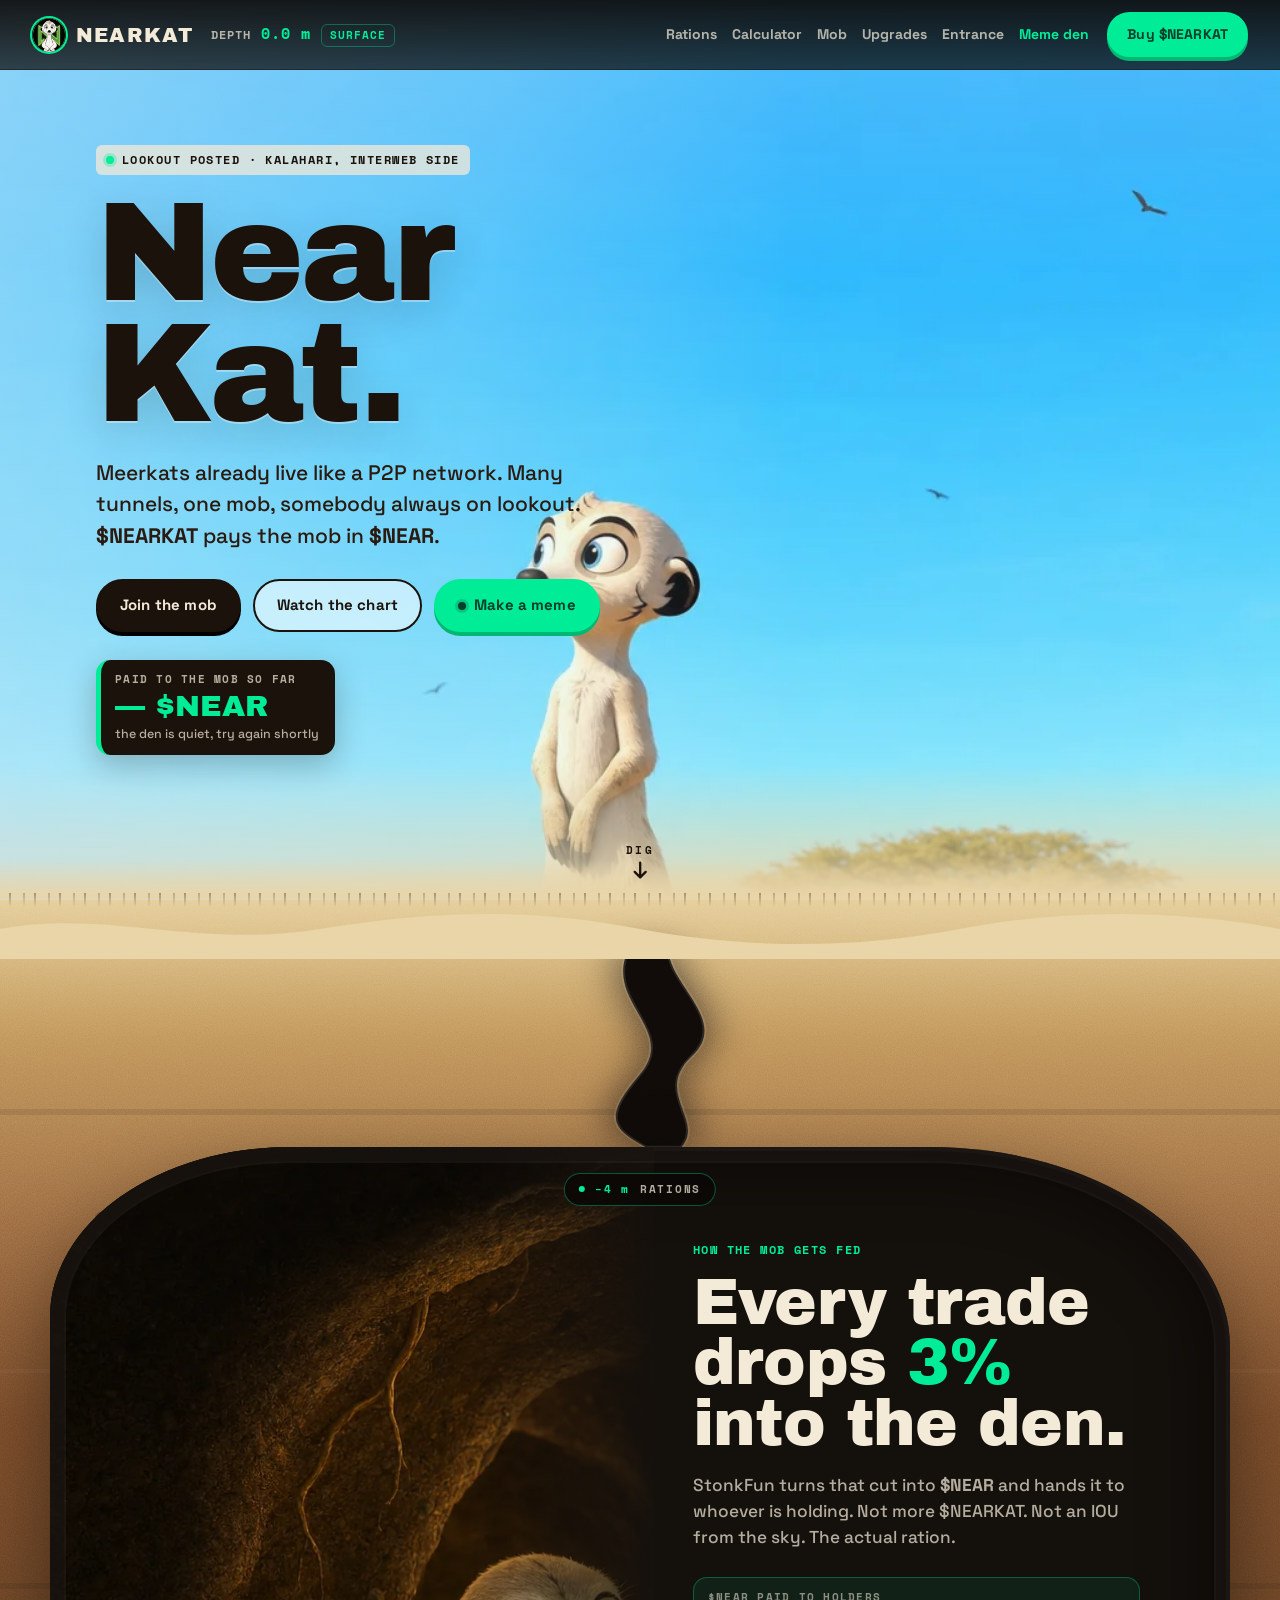
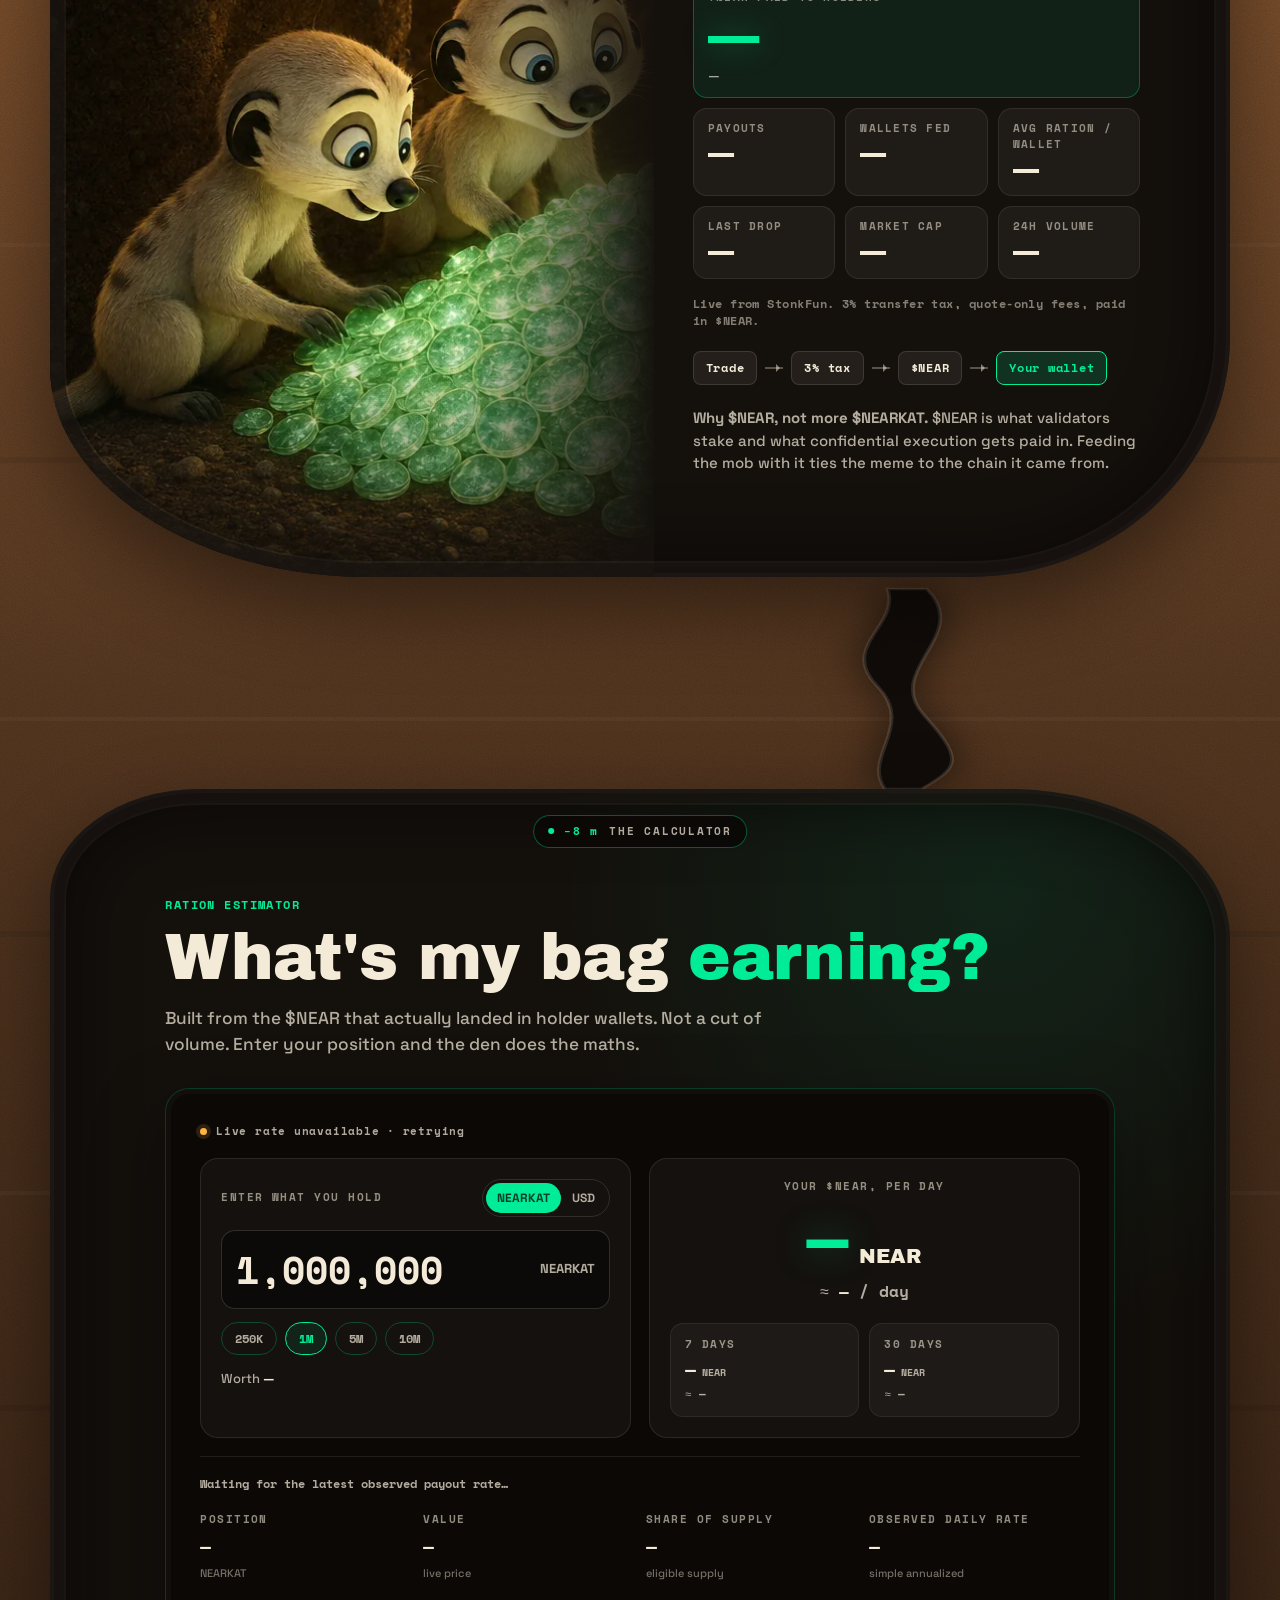
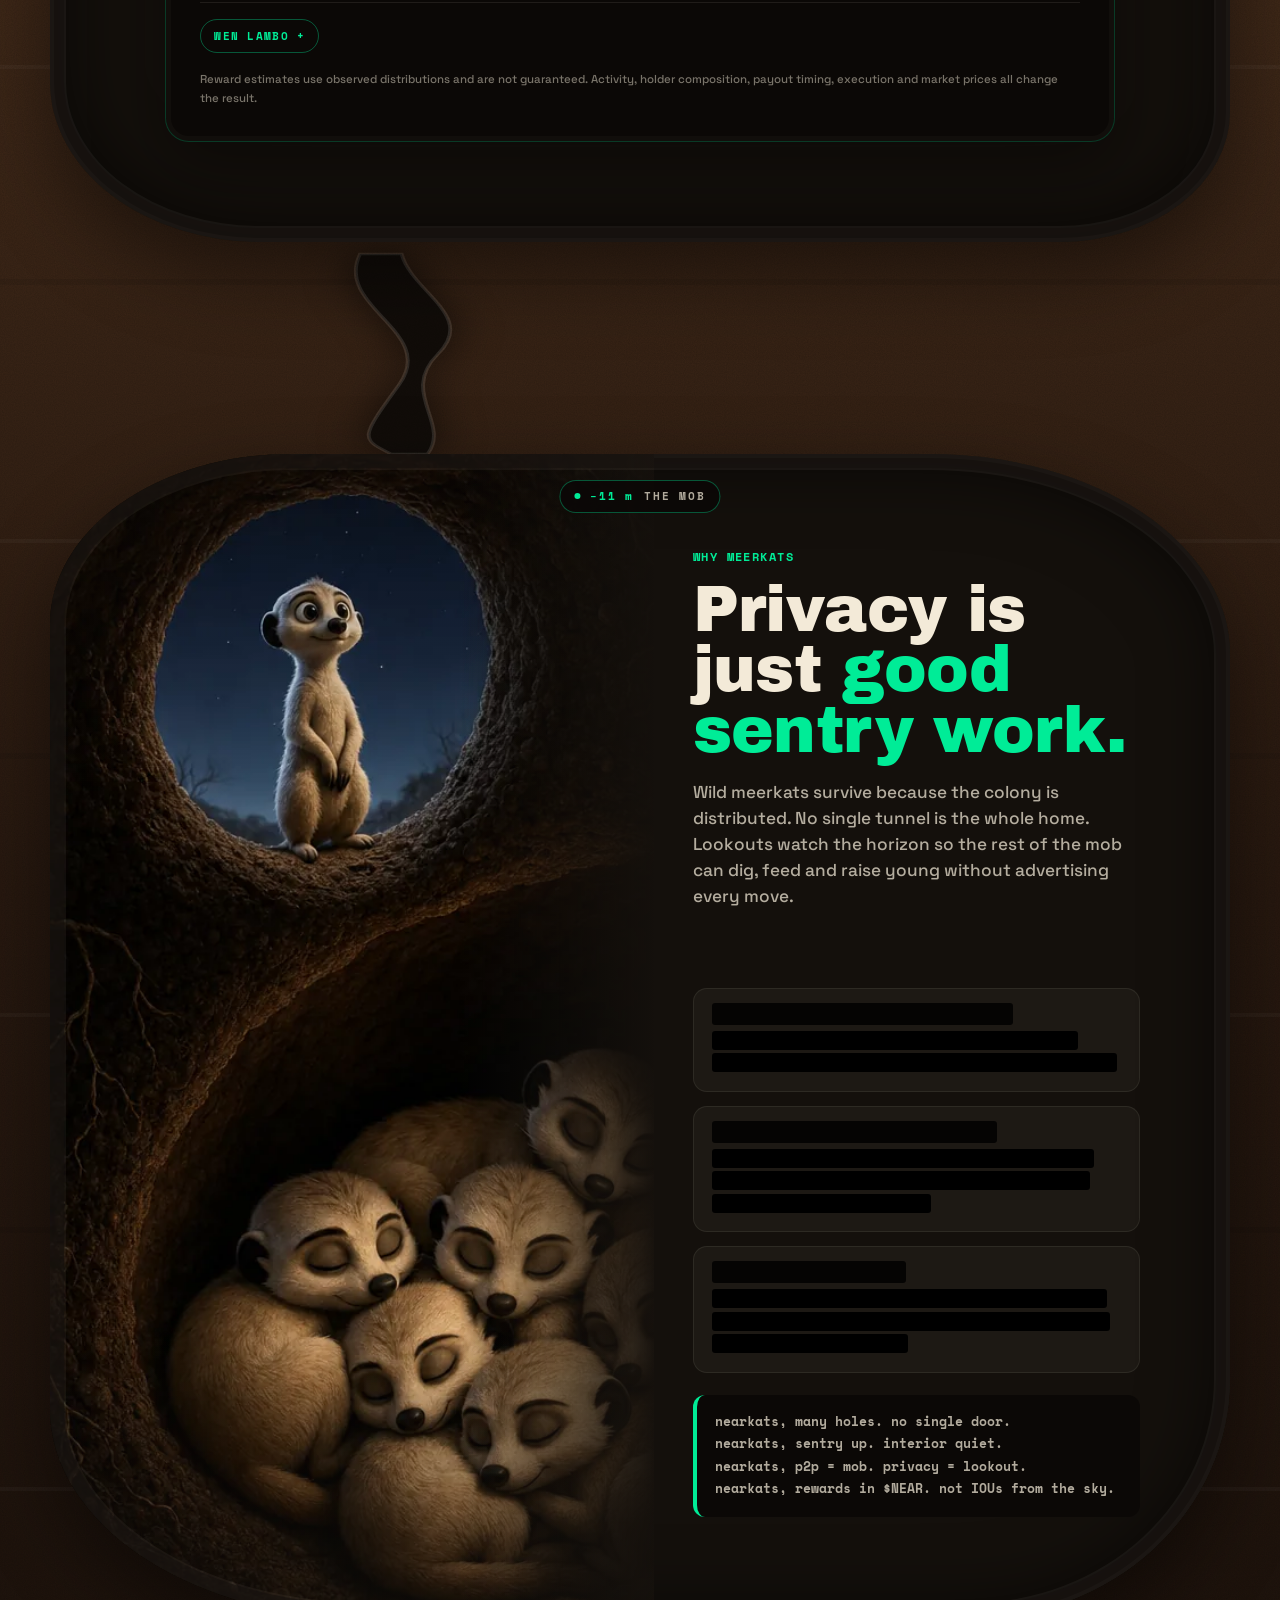
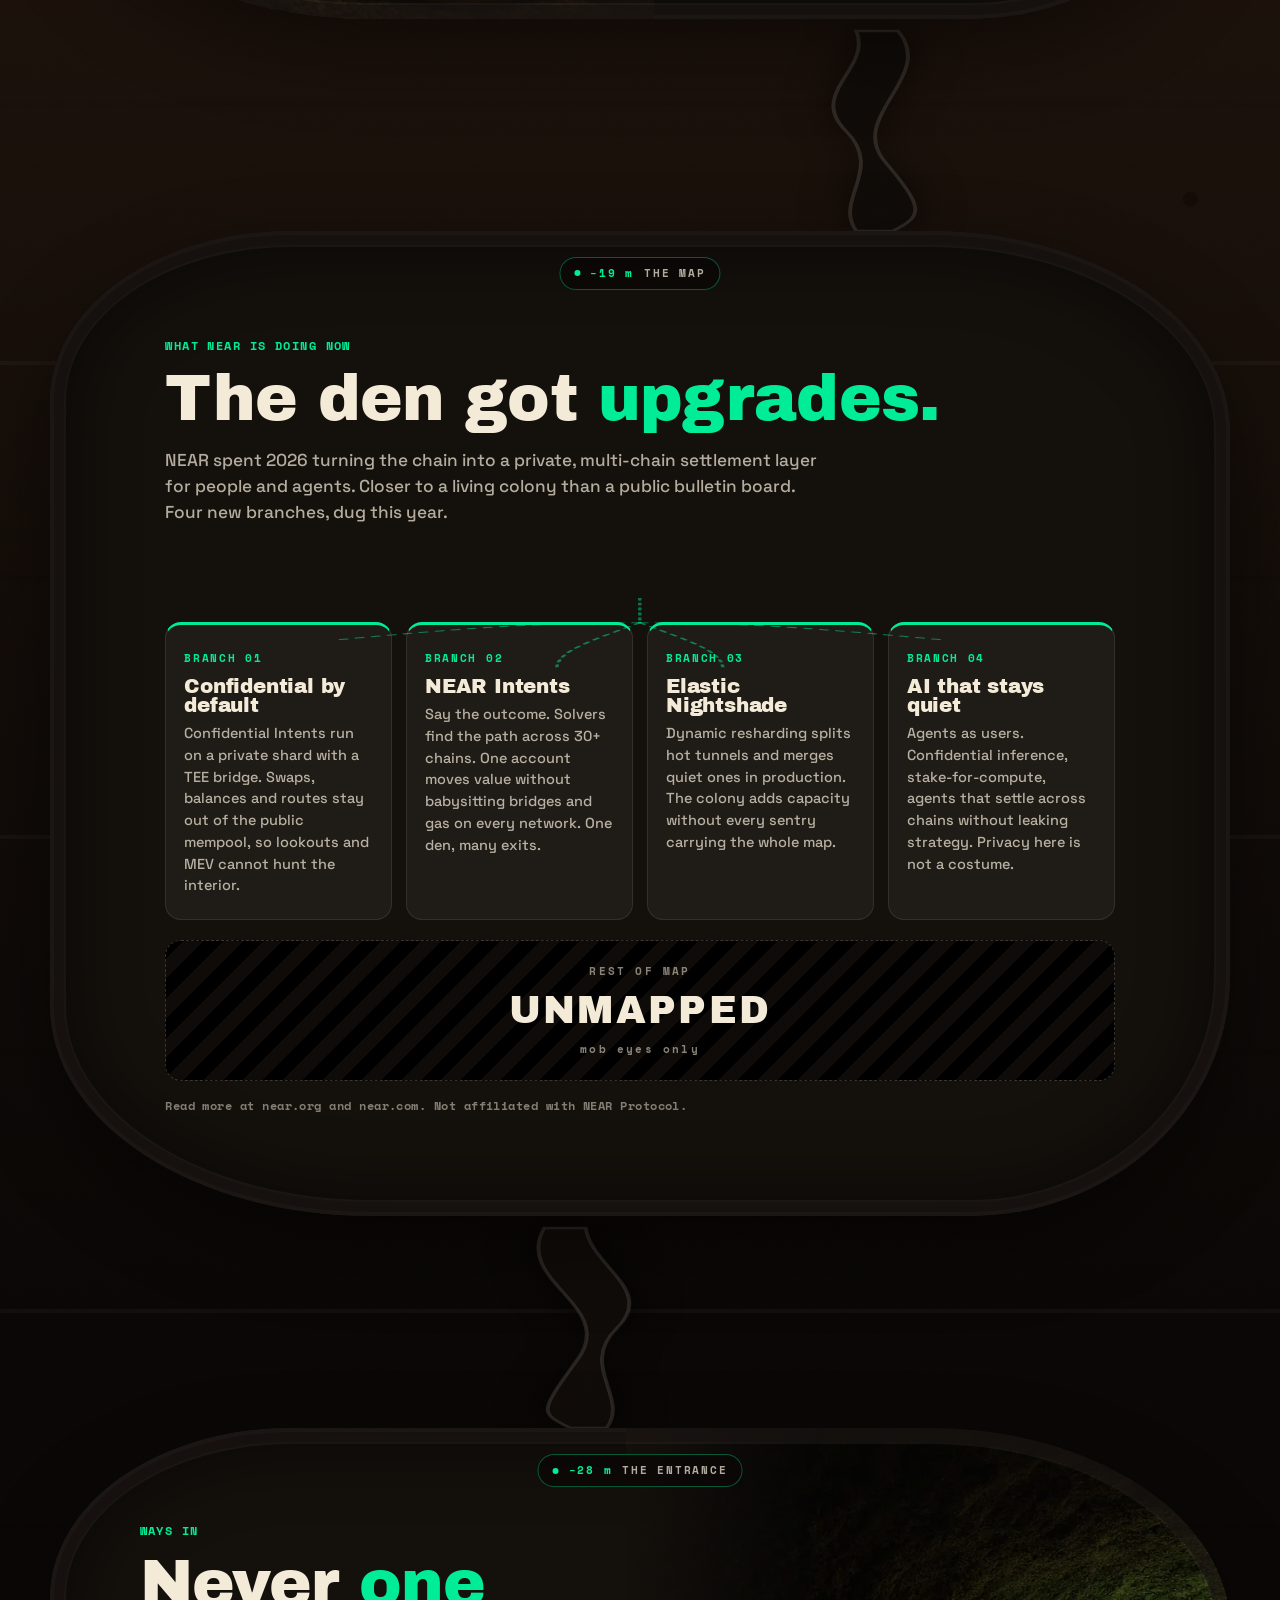
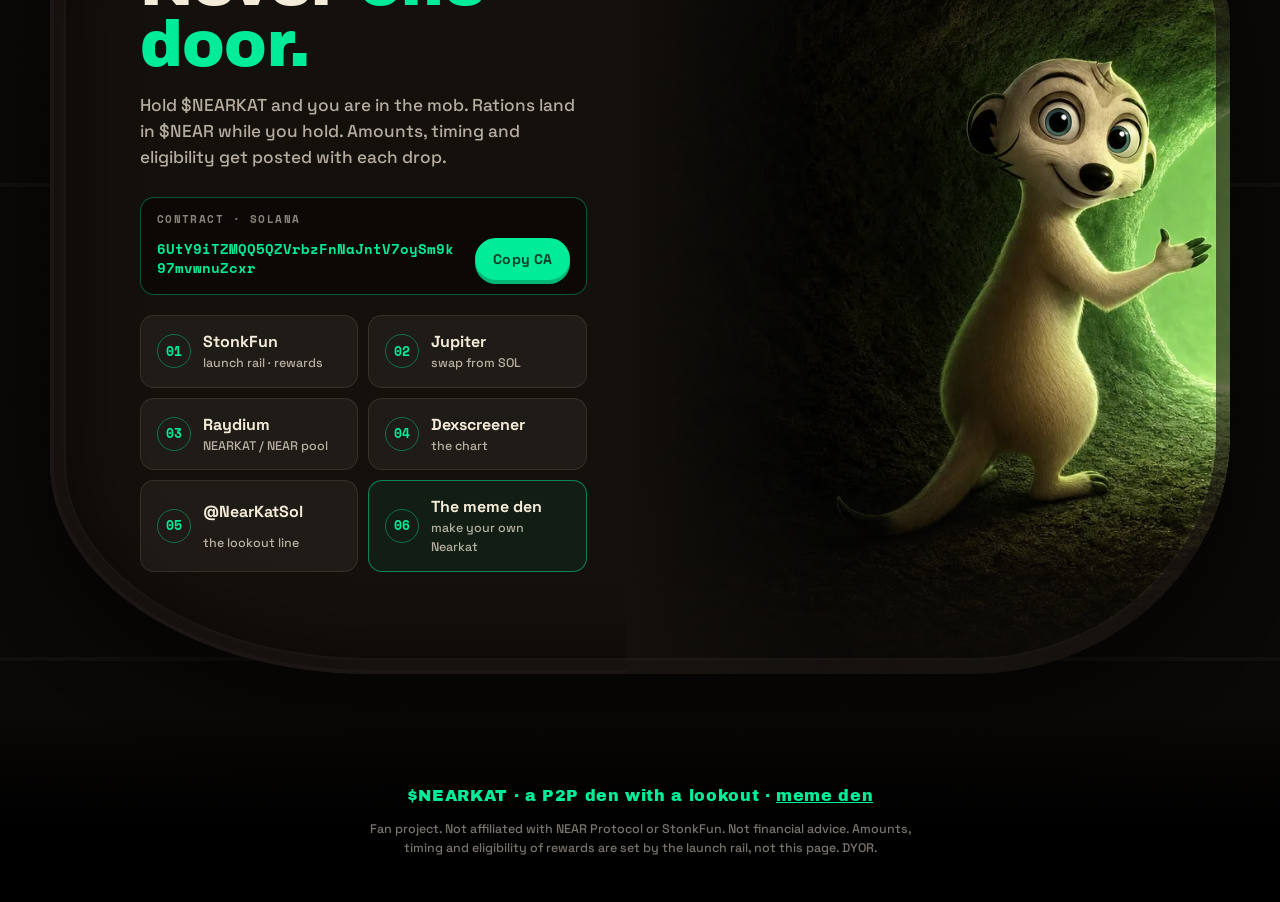
==== commit e950d1cf: "Revert "Add public wallet lookout" This reverts commit a12ccb48b23bf1ec4f4fc62cc907d3382f0c9c15." ====
--- a/site/index.html
+++ b/site/index.html
@@ -39,7 +39,6 @@
   <nav class="links">
     <a href="#rations">Rations</a>
     <a href="#calculator">Calculator</a>
-    <a href="#lookout">Lookout</a>
     <a href="#mob">Mob</a>
     <a href="#upgrades">Upgrades</a>
     <a href="#entrance">Entrance</a>
@@ -203,61 +202,7 @@
     </div>
   </section>
 
-  <div class="tunnel tl" aria-hidden="true"><svg viewBox="0 0 200 260" preserveAspectRatio="none"><path class="bore" d="M60 0 C 40 70, 120 100, 90 170 S 60 240, 84 260 L 112 260 C 130 220, 90 180, 120 130 S 100 50, 92 0 Z"/></svg></div>
-
-  <!-- ---------- THE LOOKOUT ---------- -->
-  <section class="chamber lookout-chamber" id="lookout">
-    <div class="chamber-shell">
-      <div class="marker"><span class="m-depth">−9 m</span><span class="m-name">THE LOOKOUT</span></div>
-      <div class="chamber-copy wide">
-        <h2>Inspect a <em>tunnel.</em></h2>
-        <p class="body">Paste a Solana address. The lookout reports the bag. No signature. No claim. Rations land in the wallet that holds.</p>
-
-        <div class="lookout-tool">
-          <form class="lookout-form" id="lookout-form" novalidate>
-            <label for="lookout-address">Solana tunnel</label>
-            <div class="lookout-field">
-              <input id="lookout-address" name="address" type="text" inputmode="text" autocomplete="off" autocapitalize="none" spellcheck="false" placeholder="Solana address" aria-describedby="lookout-helper lookout-message">
-              <button class="btn btn-green" id="lookout-submit" type="submit">post lookout</button>
-            </div>
-            <p class="lookout-helper" id="lookout-helper">Anyone can inspect any hole.</p>
-            <p class="lookout-message" id="lookout-message" role="status" aria-live="polite"></p>
-          </form>
-
-          <article class="lookout-result" id="lookout-result" hidden aria-live="polite">
-            <div class="lookout-found">
-              <span>tunnel found</span>
-              <div>
-                <code id="lookout-wallet">—</code>
-                <a id="lookout-solscan" href="#" target="_blank" rel="noopener">open on Solscan</a>
-                <button type="button" id="lookout-copy">copy</button>
-              </div>
-            </div>
-
-            <dl class="lookout-facts">
-              <div><dt>bag</dt><dd id="lookout-bag">—</dd></div>
-              <div><dt>worth</dt><dd id="lookout-worth">—</dd></div>
-              <div><dt>share</dt><dd id="lookout-share">—</dd></div>
-              <div><dt>sentry</dt><dd id="lookout-eligibility">—</dd></div>
-            </dl>
-
-            <div class="lookout-rations">
-              <span class="lookout-overline">estimated ration</span>
-              <dl>
-                <div><dt>per day</dt><dd><strong id="lookout-near-day">—</strong><span id="lookout-usd-day">≈ —</span></dd></div>
-                <div><dt>7 days</dt><dd><strong id="lookout-near-7">—</strong><span id="lookout-usd-7">≈ —</span></dd></div>
-                <div><dt>30 days</dt><dd><strong id="lookout-near-30">—</strong><span id="lookout-usd-30">≈ —</span></dd></div>
-              </dl>
-            </div>
-
-            <p class="lookout-note">this is a lookout, not a claim.<br>rations land in the wallet that holds.<br>eligible supply is not calibrated yet, so share uses the full 1.00B.<br>estimates are not guaranteed.</p>
-          </article>
-        </div>
-      </div>
-    </div>
-  </section>
-
-  <div class="tunnel t1" aria-hidden="true"><svg viewBox="0 0 200 260" preserveAspectRatio="none"><path class="bore" d="M120 0 C 150 60, 80 110, 110 170 S 140 240, 116 260 L 88 260 C 70 220, 110 180, 80 130 S 100 50, 88 0 Z"/></svg></div>
+  <div class="tunnel t1" aria-hidden="true"><svg viewBox="0 0 200 260" preserveAspectRatio="none"><path class="bore" d="M60 0 C 40 70, 120 100, 90 170 S 60 240, 84 260 L 112 260 C 130 220, 90 180, 120 130 S 100 50, 92 0 Z"/></svg></div>
 
   <!-- ---------- THE MOB ---------- -->
   <section class="chamber mob" id="mob">
@@ -375,7 +320,6 @@
           <a class="door" href="https://dexscreener.com/solana/6UtY9iTZMQQ5QZVrbzFnNaJntV7oySm9k97mvwnuZcxr" target="_blank" rel="noopener"><span class="d-id">04</span><strong>Dexscreener</strong><span>the chart</span></a>
           <a class="door" href="https://x.com/NearKatSol" target="_blank" rel="noopener"><span class="d-id">05</span><strong>@NearKatSol</strong><span>the lookout line</span></a>
           <a class="door door-gen" href="/gen/"><span class="d-id">06</span><strong>The meme den</strong><span>make your own Nearkat</span></a>
-          <a class="door" href="#lookout"><span class="d-id">07</span><strong>The lookout</strong><span>inspect a Solana tunnel</span></a>
         </div>
       </div>
     </div>
--- a/site/styles.css
+++ b/site/styles.css
@@ -207,11 +207,10 @@
 .bore{fill:#120d09;stroke:rgba(243,234,216,.14);stroke-width:3;filter:drop-shadow(0 0 18px rgba(0,0,0,.6))}
 .tunnel.t0{margin-top:-12px}
 .tunnel.tc{margin-left:61%}
-.tunnel.tl{margin-left:22%}
 .tunnel.t1{margin-left:22%}
 .tunnel.t2{margin-left:58%}
 .tunnel.t3{margin-left:34%}
-@media (max-width:700px){.tunnel{height:130px;width:44vw}.tunnel.tc{margin-left:48%}.tunnel.tl{margin-left:18%}.tunnel.t1{margin-left:44%}.tunnel.t2{margin-left:44%}.tunnel.t3{margin-left:28%}}
+@media (max-width:700px){.tunnel{height:130px;width:44vw}.tunnel.tc{margin-left:48%}.tunnel.t1{margin-left:18%}.tunnel.t2{margin-left:44%}.tunnel.t3{margin-left:28%}}
 
 /* chambers */
 .chamber{padding:40px clamp(12px,3vw,40px)}
@@ -333,60 +332,6 @@
 .calc-lambo>div strong{font-family:var(--mono);font-size:24px;color:var(--green)}
 .calc-note{margin-top:17px;font-size:11.5px;line-height:1.6;color:rgba(243,234,216,.48)}
 
-/* public wallet lookout */
-.lookout-chamber .chamber-shell{
-  display:block;min-height:0;
-  background:radial-gradient(circle at 14% 18%,rgba(0,236,151,.08),transparent 32%),#14100c;
-  border-radius:190px 140px 220px 160px / 135px 105px 150px 125px;
-}
-.lookout-chamber .chamber-copy.wide{padding-bottom:clamp(64px,8vw,100px)}
-.lookout-tool{
-  margin-top:28px;padding:clamp(18px,3vw,34px);border-radius:24px;
-  background:#0b0806;border:1px solid rgba(0,236,151,.22);
-  box-shadow:inset 0 0 0 5px rgba(243,234,216,.025),0 24px 70px rgba(0,0,0,.35);
-}
-.lookout-form label,.lookout-overline,.lookout-facts dt,.lookout-rations dt{
-  font-family:var(--mono);font-size:10.5px;letter-spacing:.14em;text-transform:uppercase;color:rgba(243,234,216,.58)
-}
-.lookout-field{display:flex;align-items:stretch;gap:10px;margin-top:10px}
-.lookout-field input{
-  width:100%;min-width:0;border:1px solid rgba(243,234,216,.16);border-radius:14px;outline:0;
-  background:rgba(0,0,0,.4);color:var(--bone);padding:13px 15px;
-  font-family:var(--mono);font-size:clamp(14px,1.8vw,18px)
-}
-.lookout-field input:focus{border-color:var(--green);box-shadow:0 0 0 3px rgba(0,236,151,.1)}
-.lookout-field .btn{white-space:nowrap;border:0;cursor:pointer}
-.lookout-field .btn:disabled{cursor:wait;opacity:.58}
-.lookout-helper,.lookout-message{font-size:12px;color:rgba(243,234,216,.48)}
-.lookout-helper{margin-top:8px}
-.lookout-message{min-height:19px;margin-top:5px;font-family:var(--mono)}
-.lookout-message.error{color:#ffb347}
-.lookout-result{margin-top:12px;padding-top:20px;border-top:1px solid rgba(243,234,216,.09)}
-.lookout-found{display:flex;align-items:flex-start;justify-content:space-between;gap:18px}
-.lookout-found>span{font-family:var(--display);font-size:22px;color:var(--green)}
-.lookout-found>div{display:flex;align-items:center;gap:8px;min-width:0}
-.lookout-found a{color:var(--bone-dim);text-decoration:none;font-family:var(--mono);font-size:10px;white-space:nowrap}
-.lookout-found code{font-family:var(--mono);font-size:12px;overflow-wrap:anywhere}
-.lookout-found button{
-  border:0;background:none;color:var(--green);font-family:var(--mono);font-size:11px;
-  text-transform:uppercase;letter-spacing:.08em;cursor:pointer
-}
-.lookout-found a:hover,.lookout-found button:hover{color:var(--green)}
-.lookout-facts{display:grid;grid-template-columns:repeat(4,1fr);gap:12px;margin-top:20px}
-.lookout-facts div{min-width:0;padding:13px 14px;border-radius:13px;background:rgba(243,234,216,.045);border:1px solid rgba(243,234,216,.08)}
-.lookout-facts dd{margin-top:6px;font-family:var(--mono);font-size:15px;font-weight:700;color:var(--bone);overflow-wrap:anywhere}
-.lookout-facts dd.eligible{color:var(--green)}
-.lookout-facts dd.under{color:#ffb347}
-.lookout-facts dd.empty{color:var(--bone-dim)}
-.lookout-rations{margin-top:20px;padding:18px;border-radius:16px;background:rgba(0,236,151,.055);border:1px solid rgba(0,236,151,.15)}
-.lookout-overline{color:var(--green)}
-.lookout-rations dl{display:grid;grid-template-columns:repeat(3,1fr);gap:14px;margin-top:13px}
-.lookout-rations dl>div{min-width:0}
-.lookout-rations dd{display:flex;flex-direction:column;gap:3px;margin-top:5px}
-.lookout-rations strong{font-family:var(--mono);font-size:18px;color:var(--bone)}
-.lookout-rations span{font-family:var(--mono);font-size:11px;color:var(--bone-dim)}
-.lookout-note{margin-top:17px;font-size:11.5px;line-height:1.65;white-space:pre-line;color:rgba(243,234,216,.48)}
-
 /* rules + redaction */
 .rules{list-style:none;display:grid;gap:14px;margin-top:22px}
 .rules li{padding:16px 18px;border-radius:14px;background:rgba(243,234,216,.04);border:1px solid rgba(243,234,216,.08)}
@@ -494,7 +439,7 @@
   .branches{margin-top:0}
   .stats{grid-template-columns:repeat(2,1fr)}
   .marker{top:16px}
-  .calculator-chamber .chamber-shell,.lookout-chamber .chamber-shell{border-radius:44px 60px 50px 64px / 40px 48px 56px 44px}
+  .calculator-chamber .chamber-shell{border-radius:44px 60px 50px 64px / 40px 48px 56px 44px}
 }
 @media (max-width:560px){
   .chamber{padding:24px 10px}
@@ -515,9 +460,4 @@
   .calc-main-value{flex-wrap:wrap}
   .calc-main-value strong{font-size:clamp(40px,15vw,58px)}
   .calc-periods strong{font-size:16px}
-  .lookout-field{flex-direction:column}
-  .lookout-field .btn{justify-content:center}
-  .lookout-found{flex-direction:column;gap:8px}
-  .lookout-facts{grid-template-columns:repeat(2,1fr)}
-  .lookout-rations dl{grid-template-columns:1fr}
-}
+}
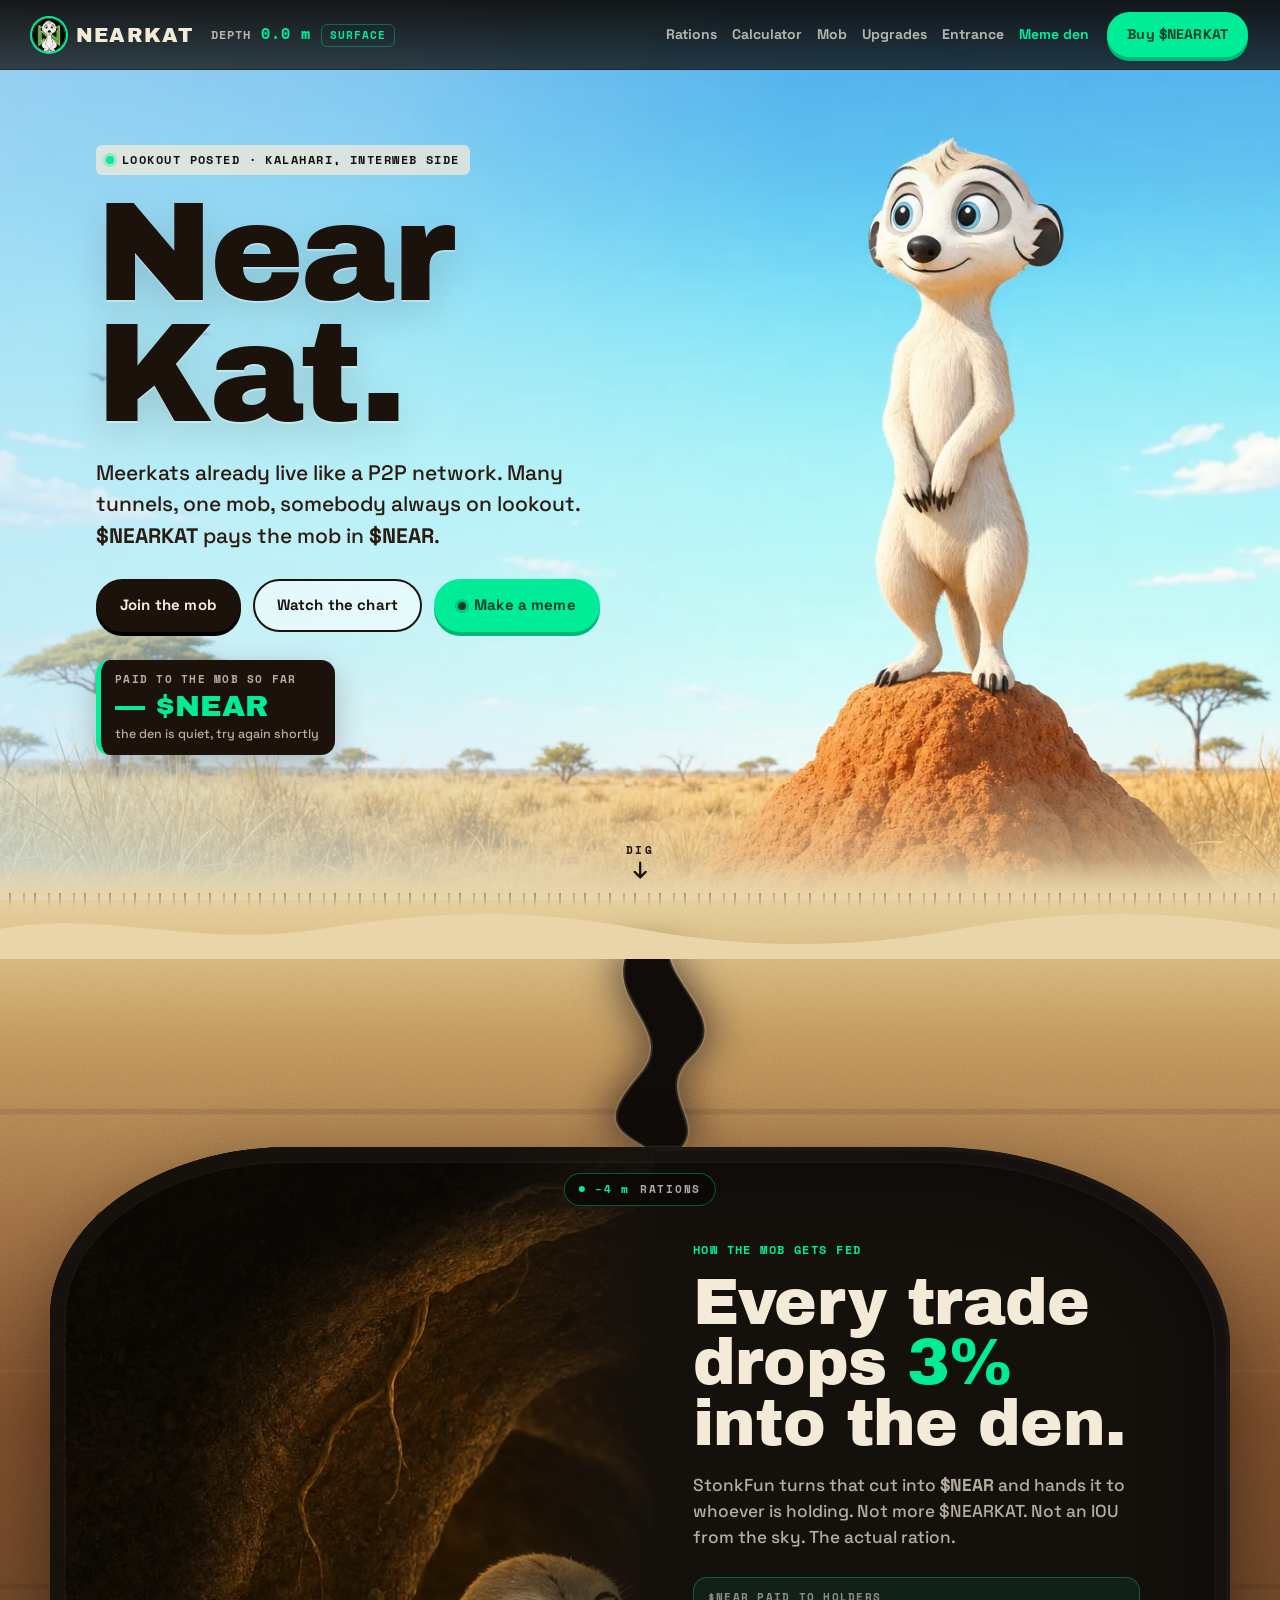
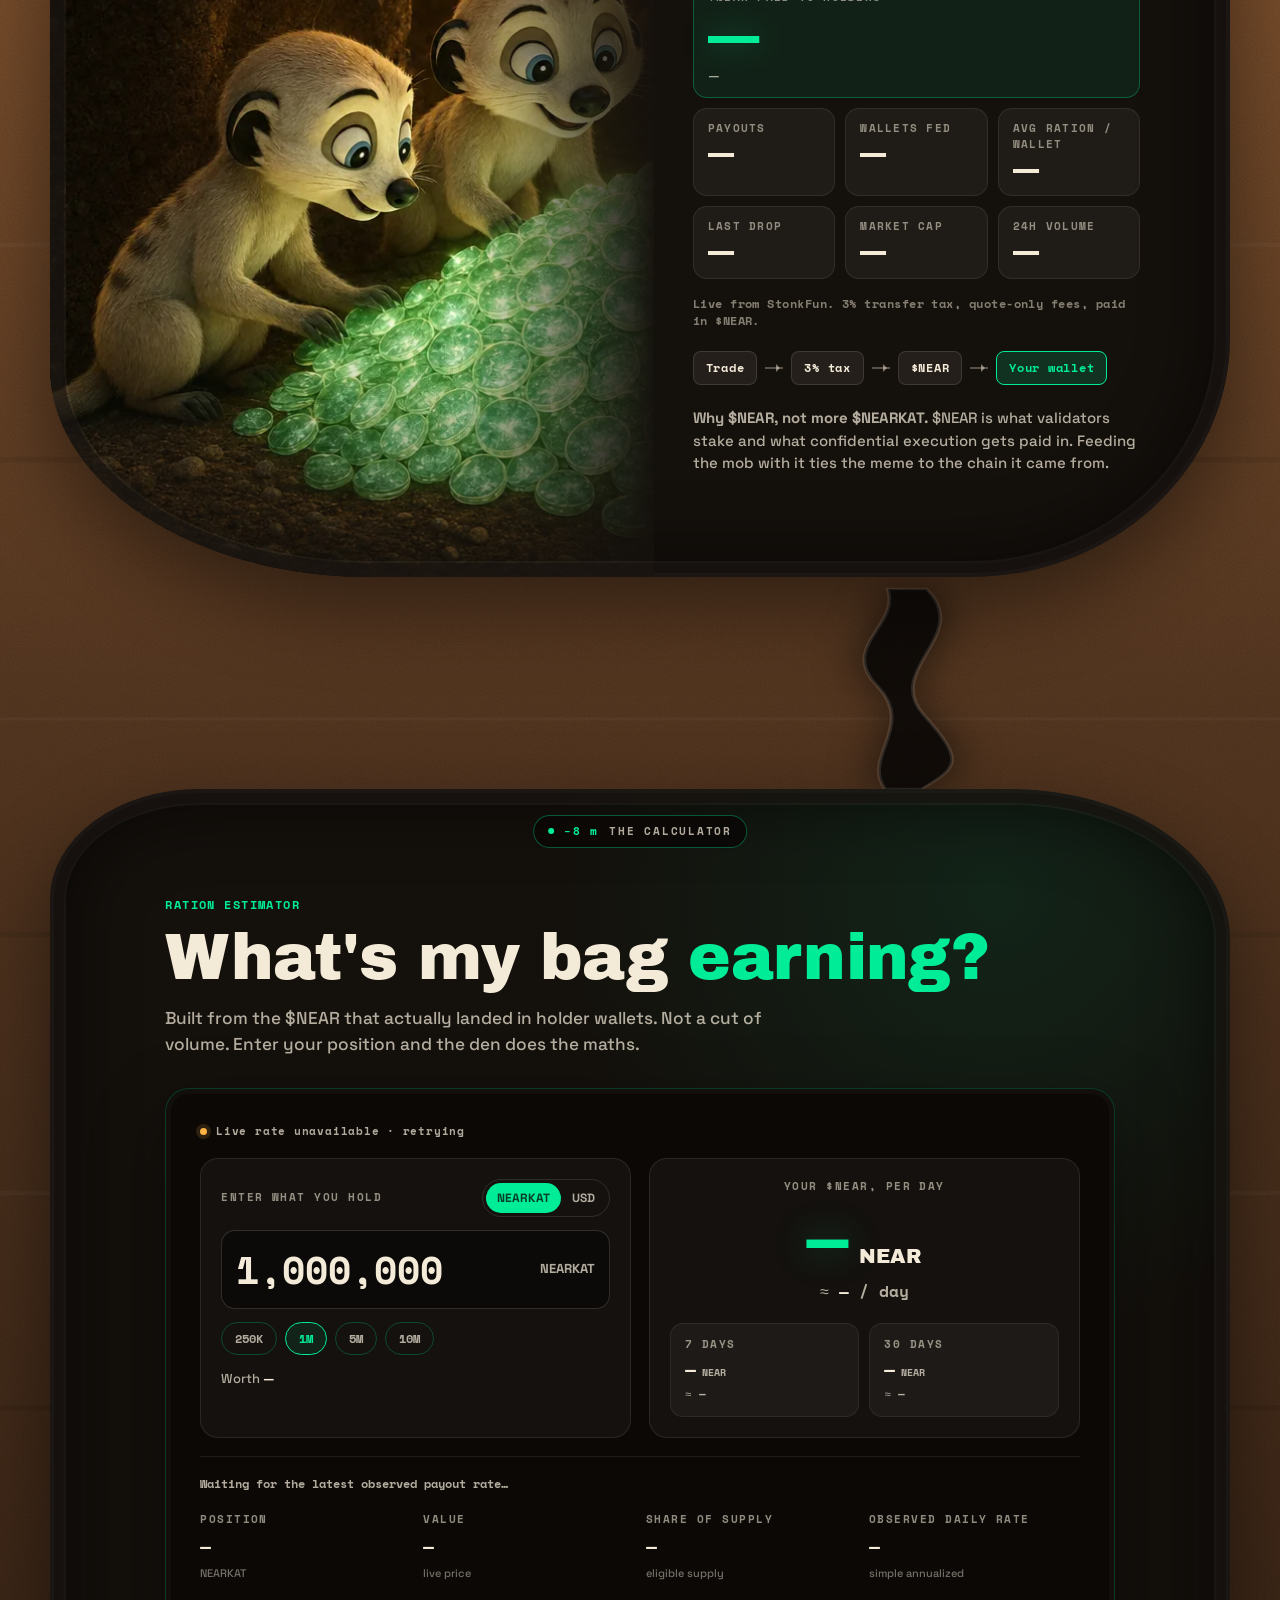
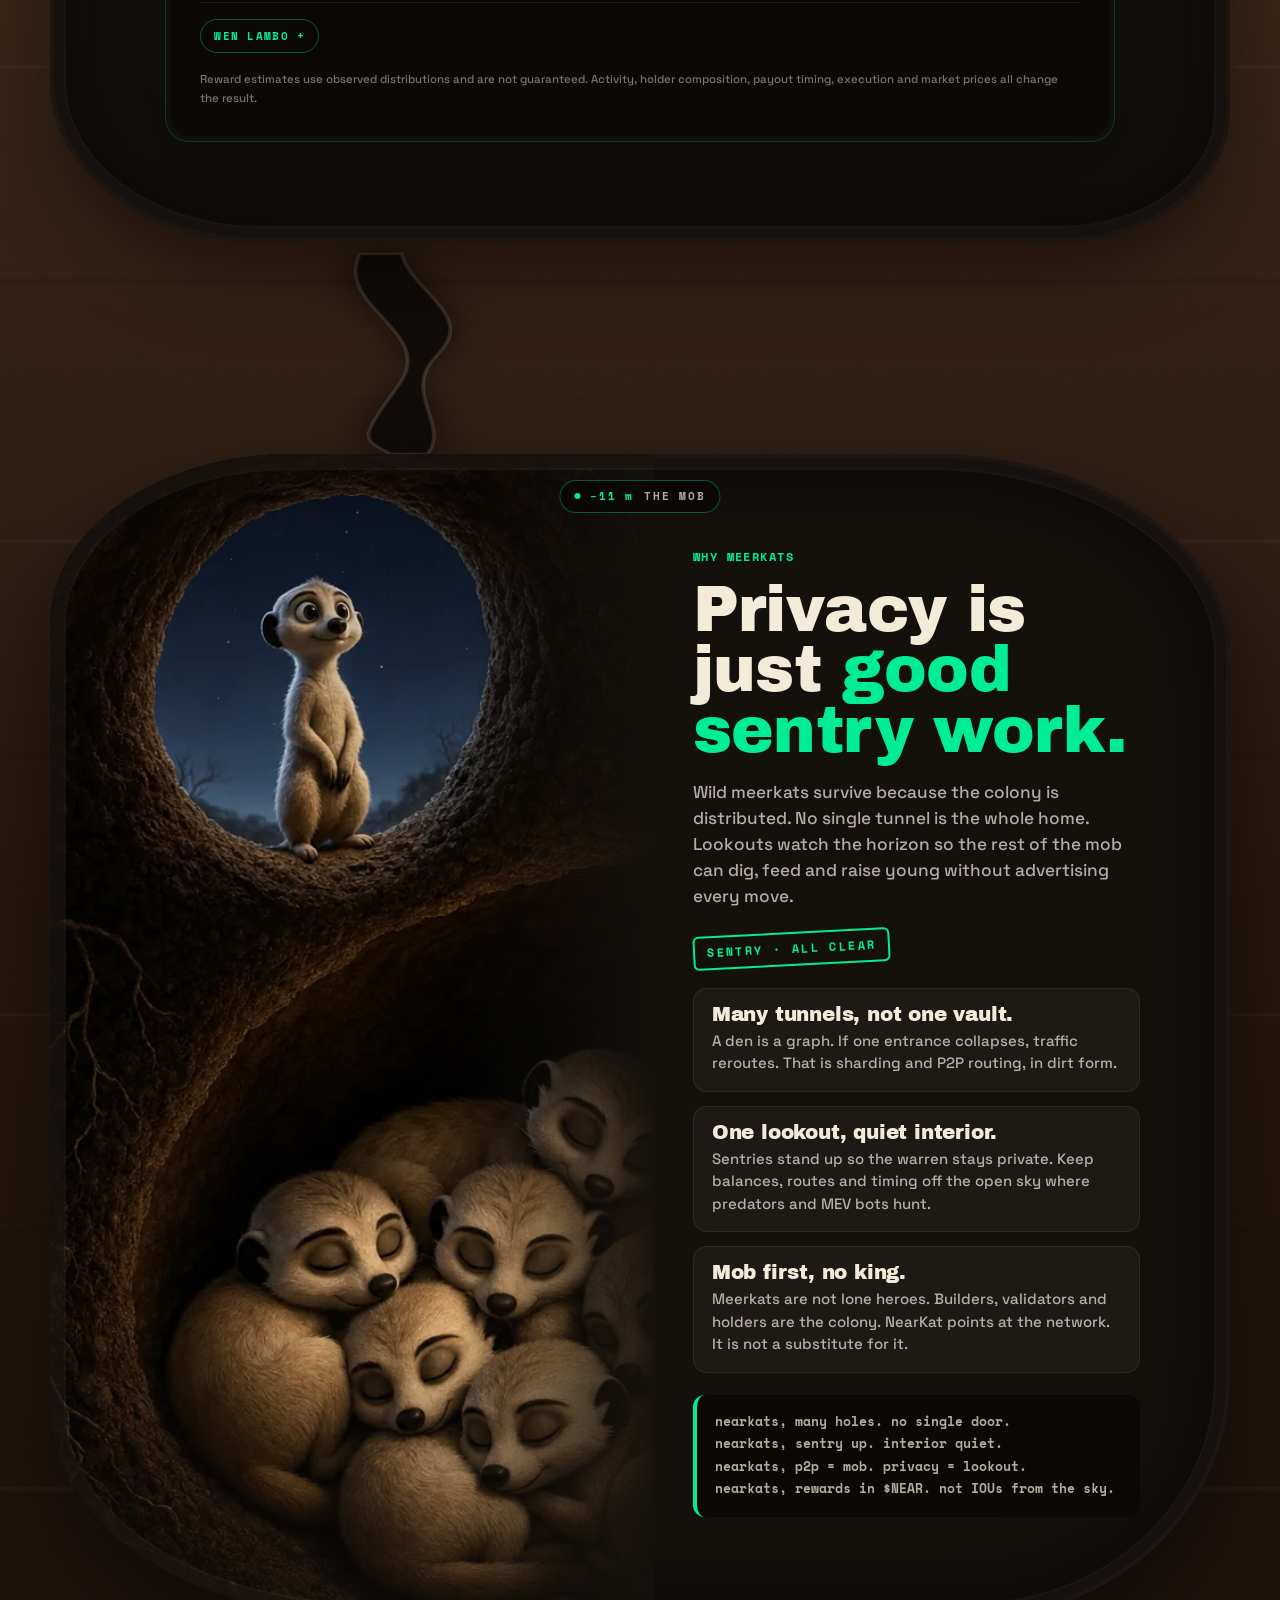
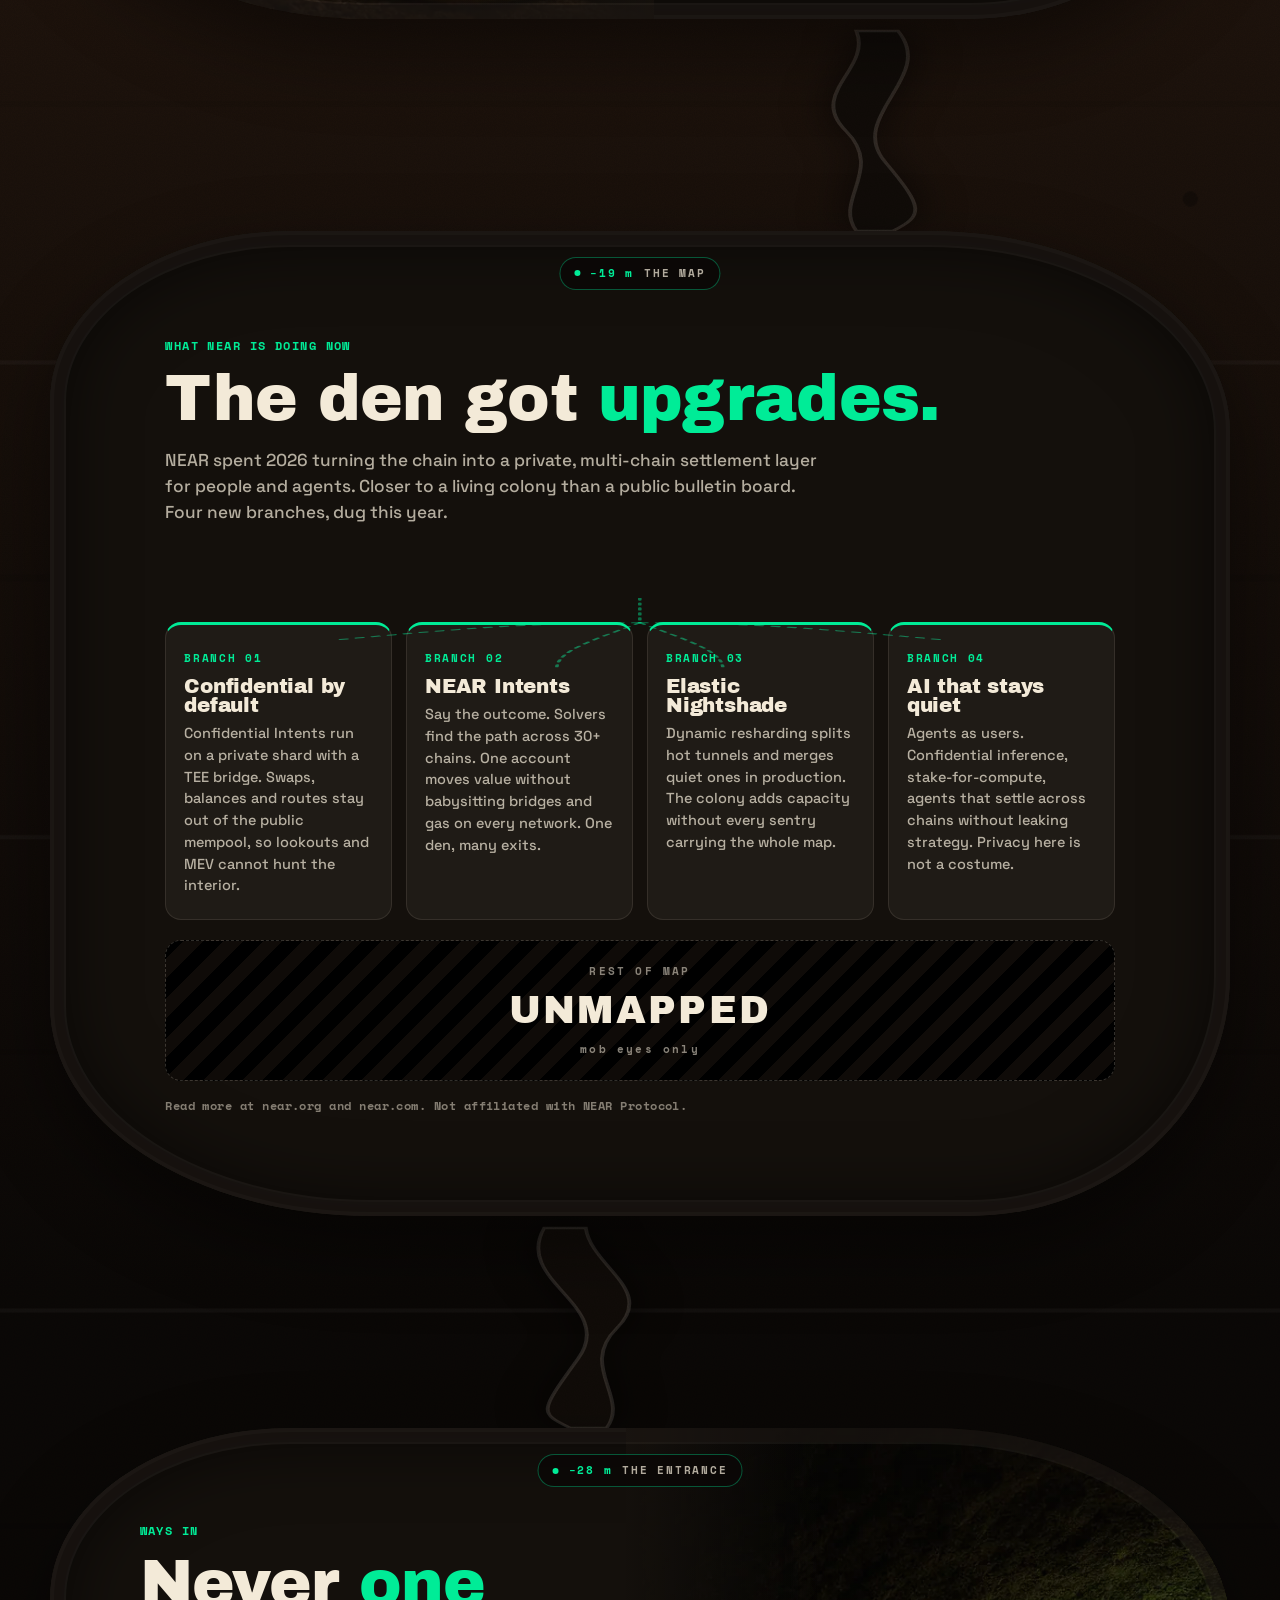
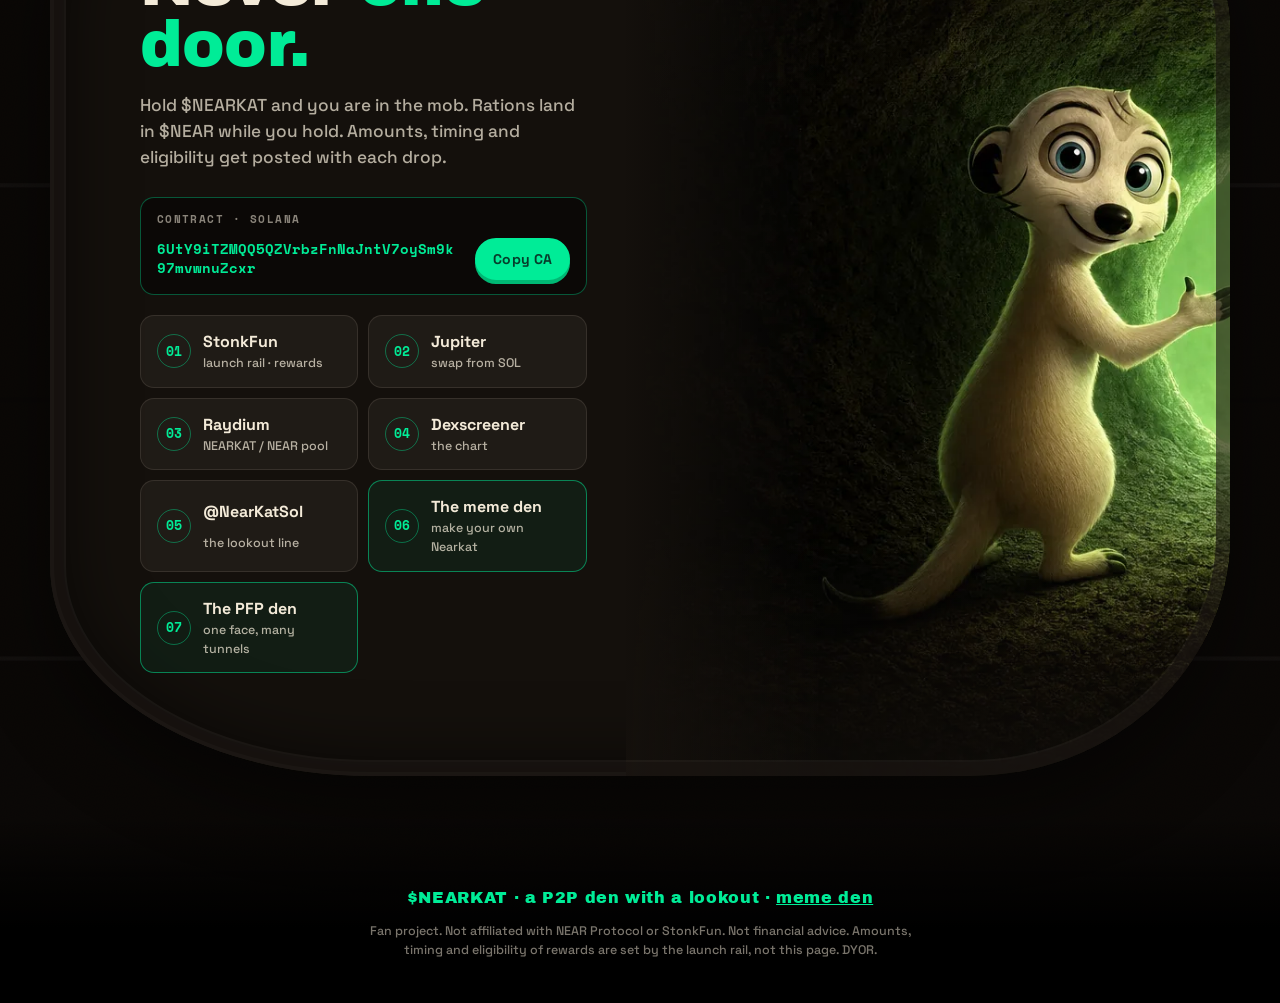
==== commit 43103447: "Add locked-mascot PFP generator" ====
--- a/site/index.html
+++ b/site/index.html
@@ -320,6 +320,7 @@
           <a class="door" href="https://dexscreener.com/solana/6UtY9iTZMQQ5QZVrbzFnNaJntV7oySm9k97mvwnuZcxr" target="_blank" rel="noopener"><span class="d-id">04</span><strong>Dexscreener</strong><span>the chart</span></a>
           <a class="door" href="https://x.com/NearKatSol" target="_blank" rel="noopener"><span class="d-id">05</span><strong>@NearKatSol</strong><span>the lookout line</span></a>
           <a class="door door-gen" href="/gen/"><span class="d-id">06</span><strong>The meme den</strong><span>make your own Nearkat</span></a>
+          <a class="door door-gen" href="/pfp/"><span class="d-id">07</span><strong>The PFP den</strong><span>one face, many tunnels</span></a>
         </div>
       </div>
     </div>
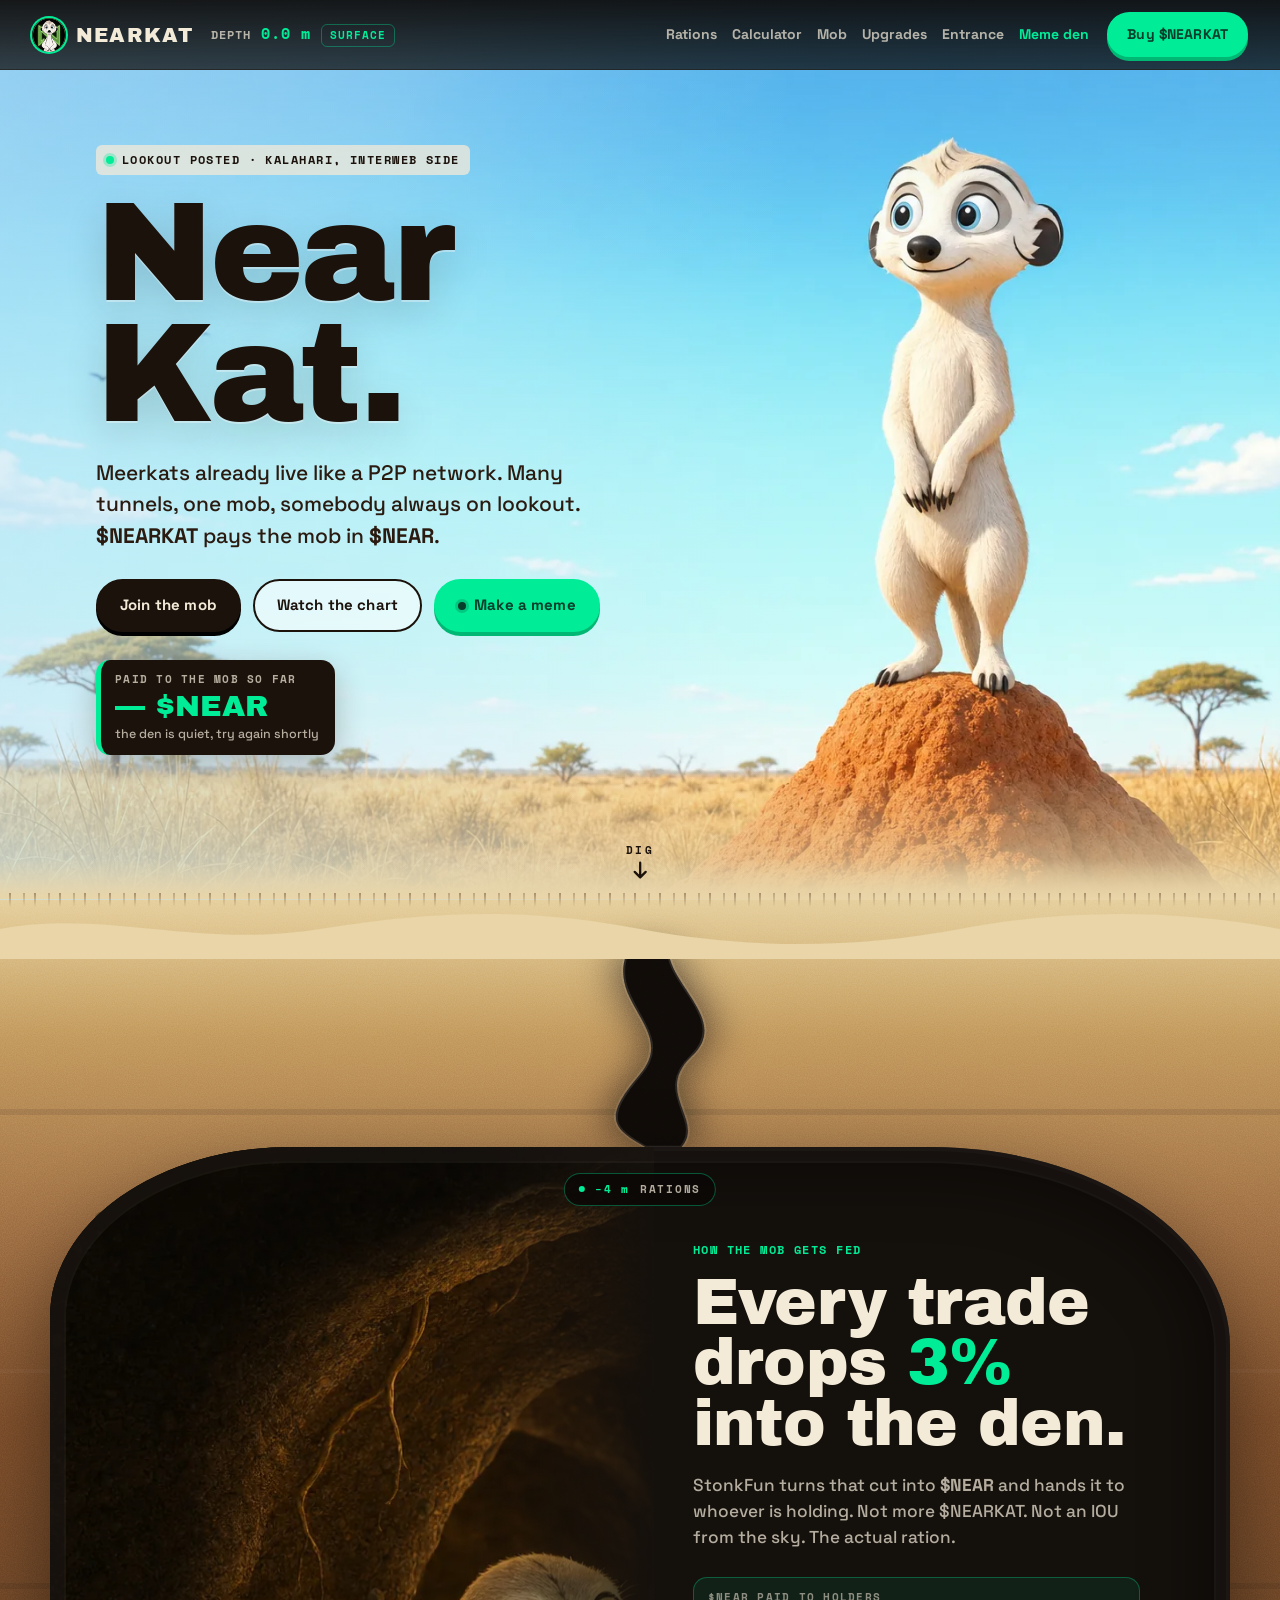
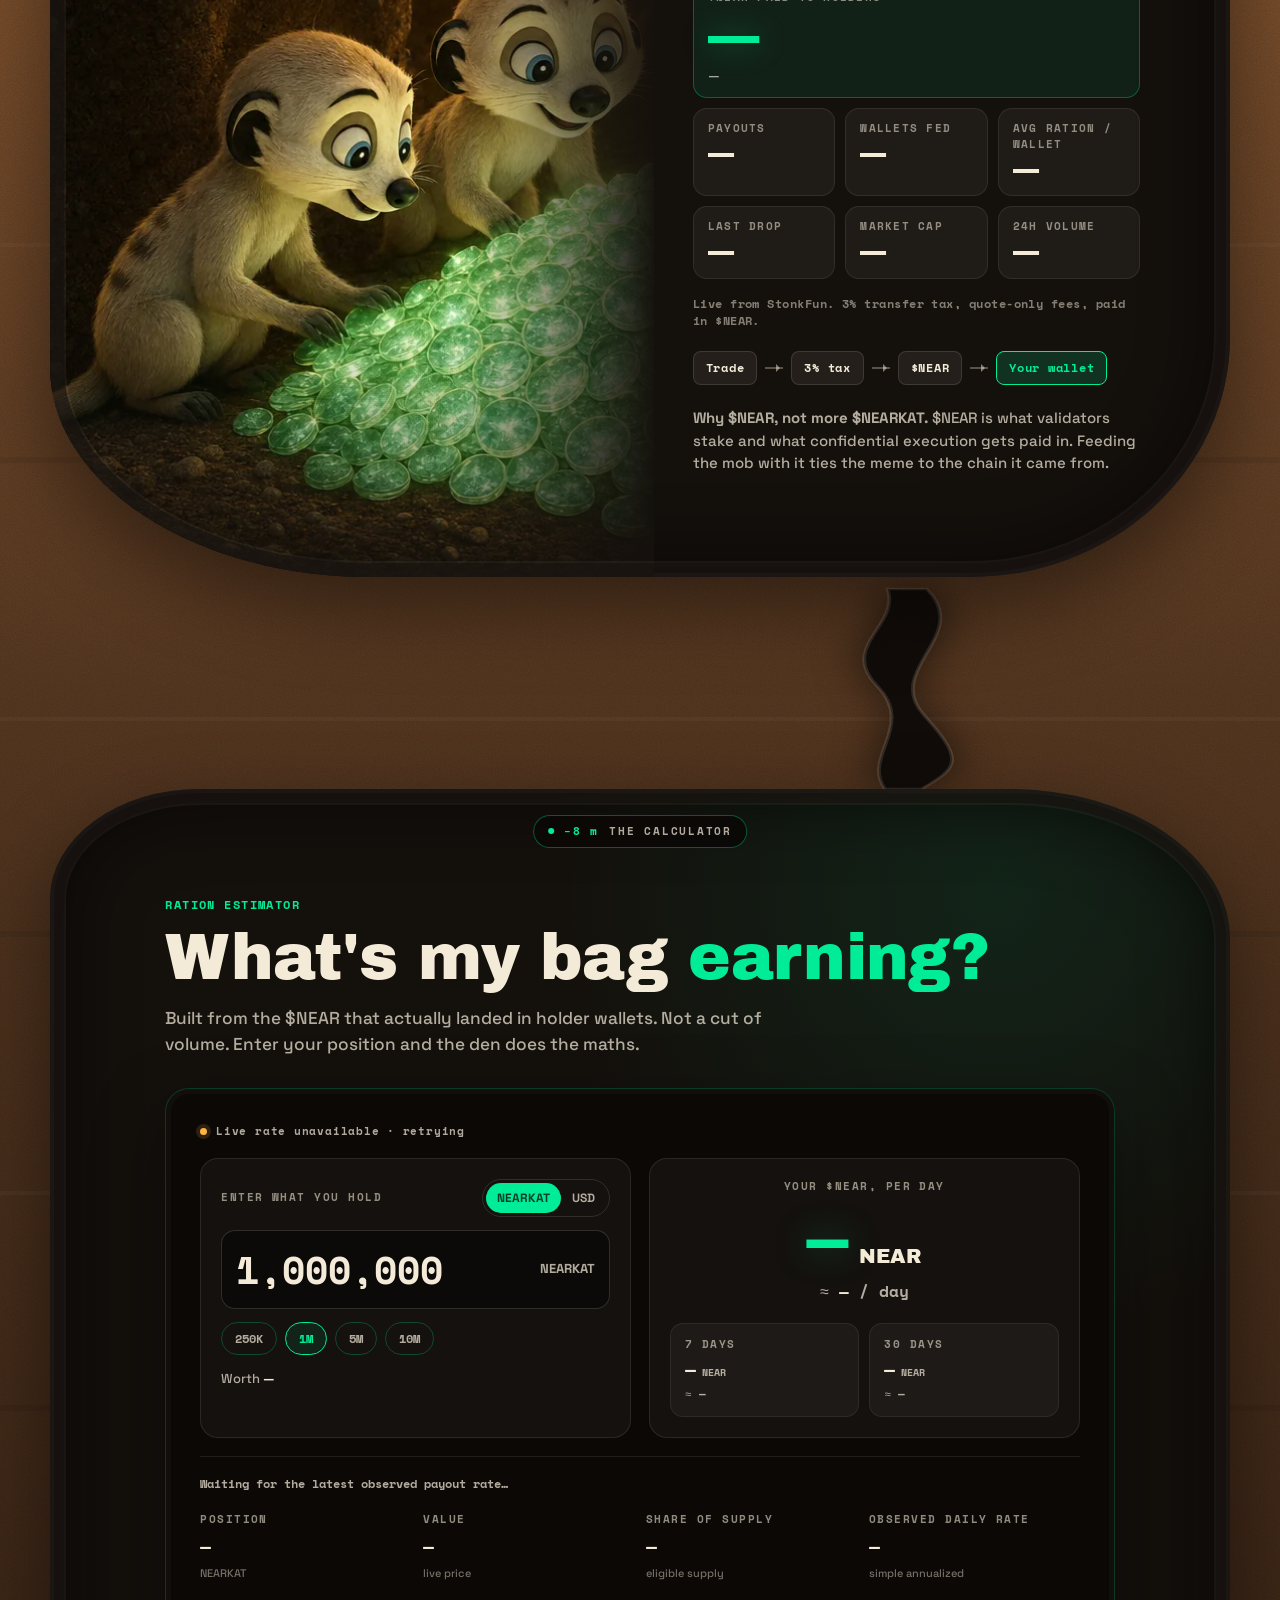
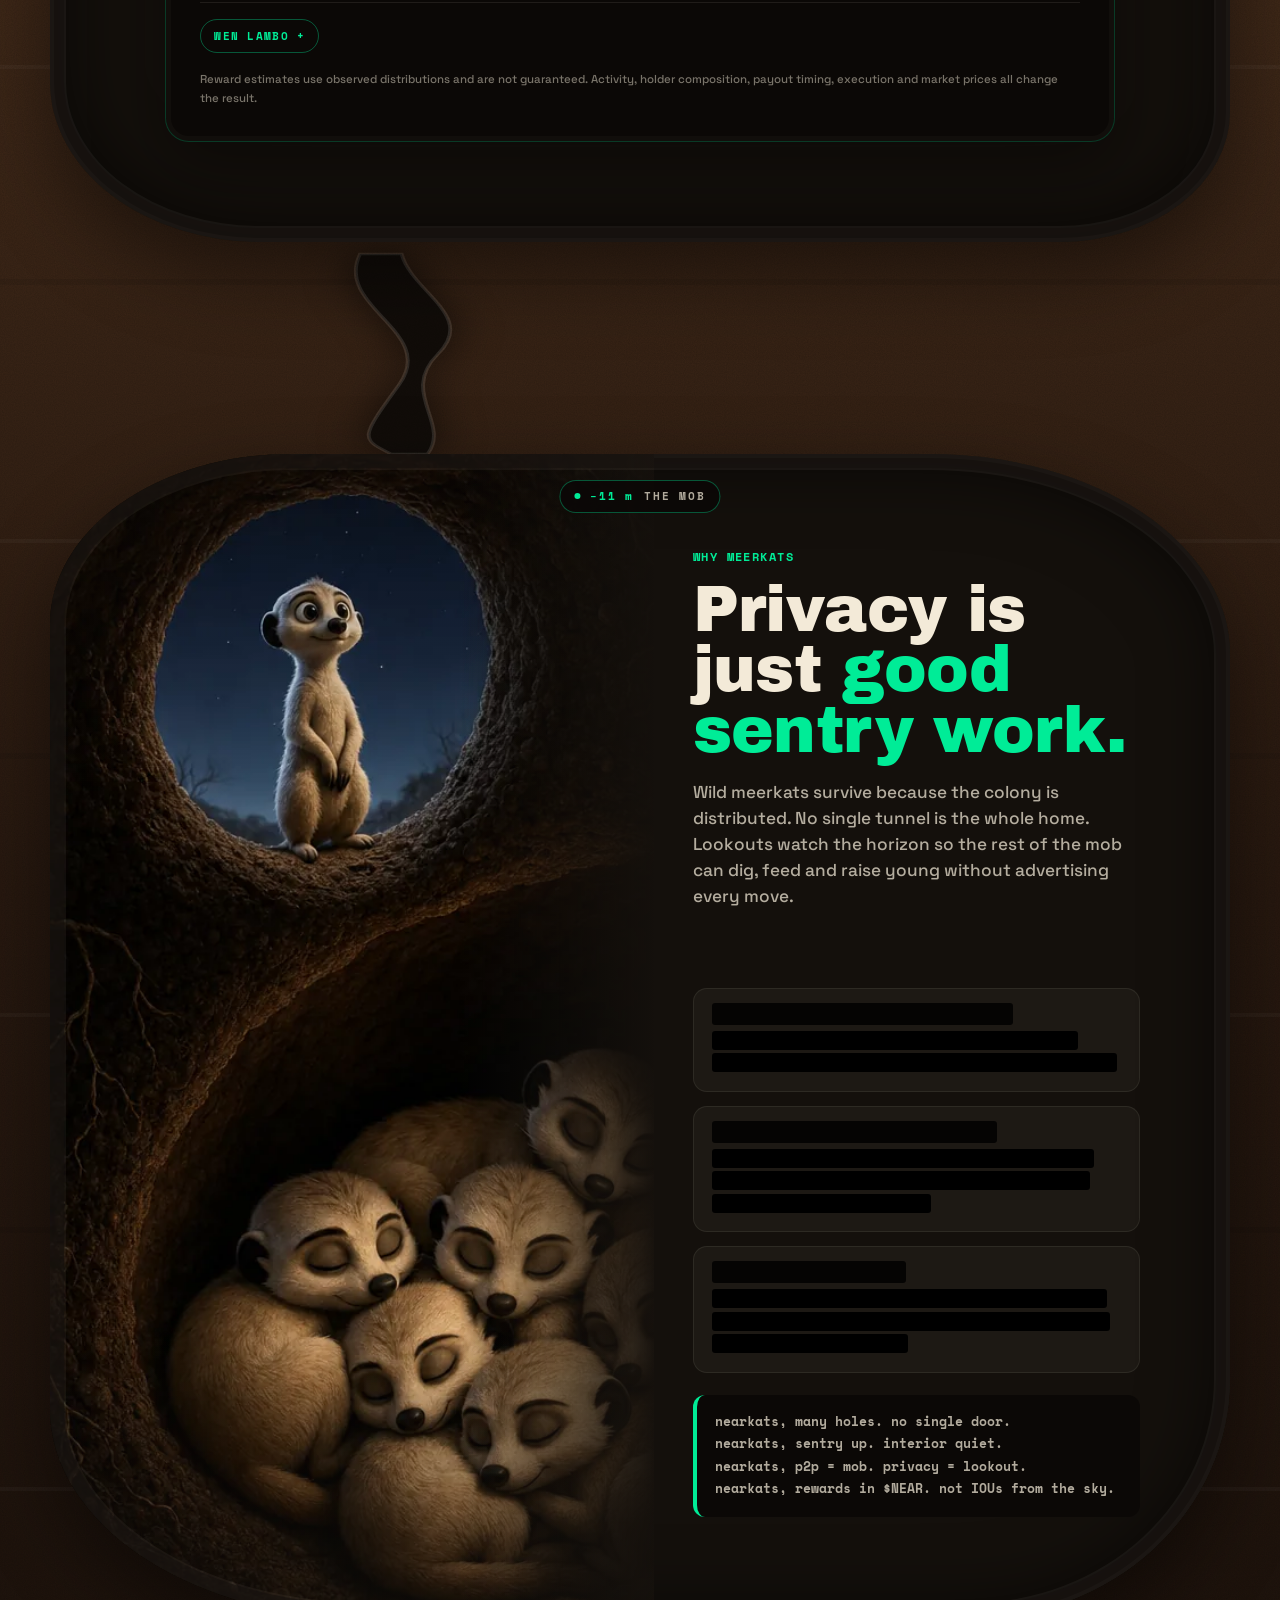
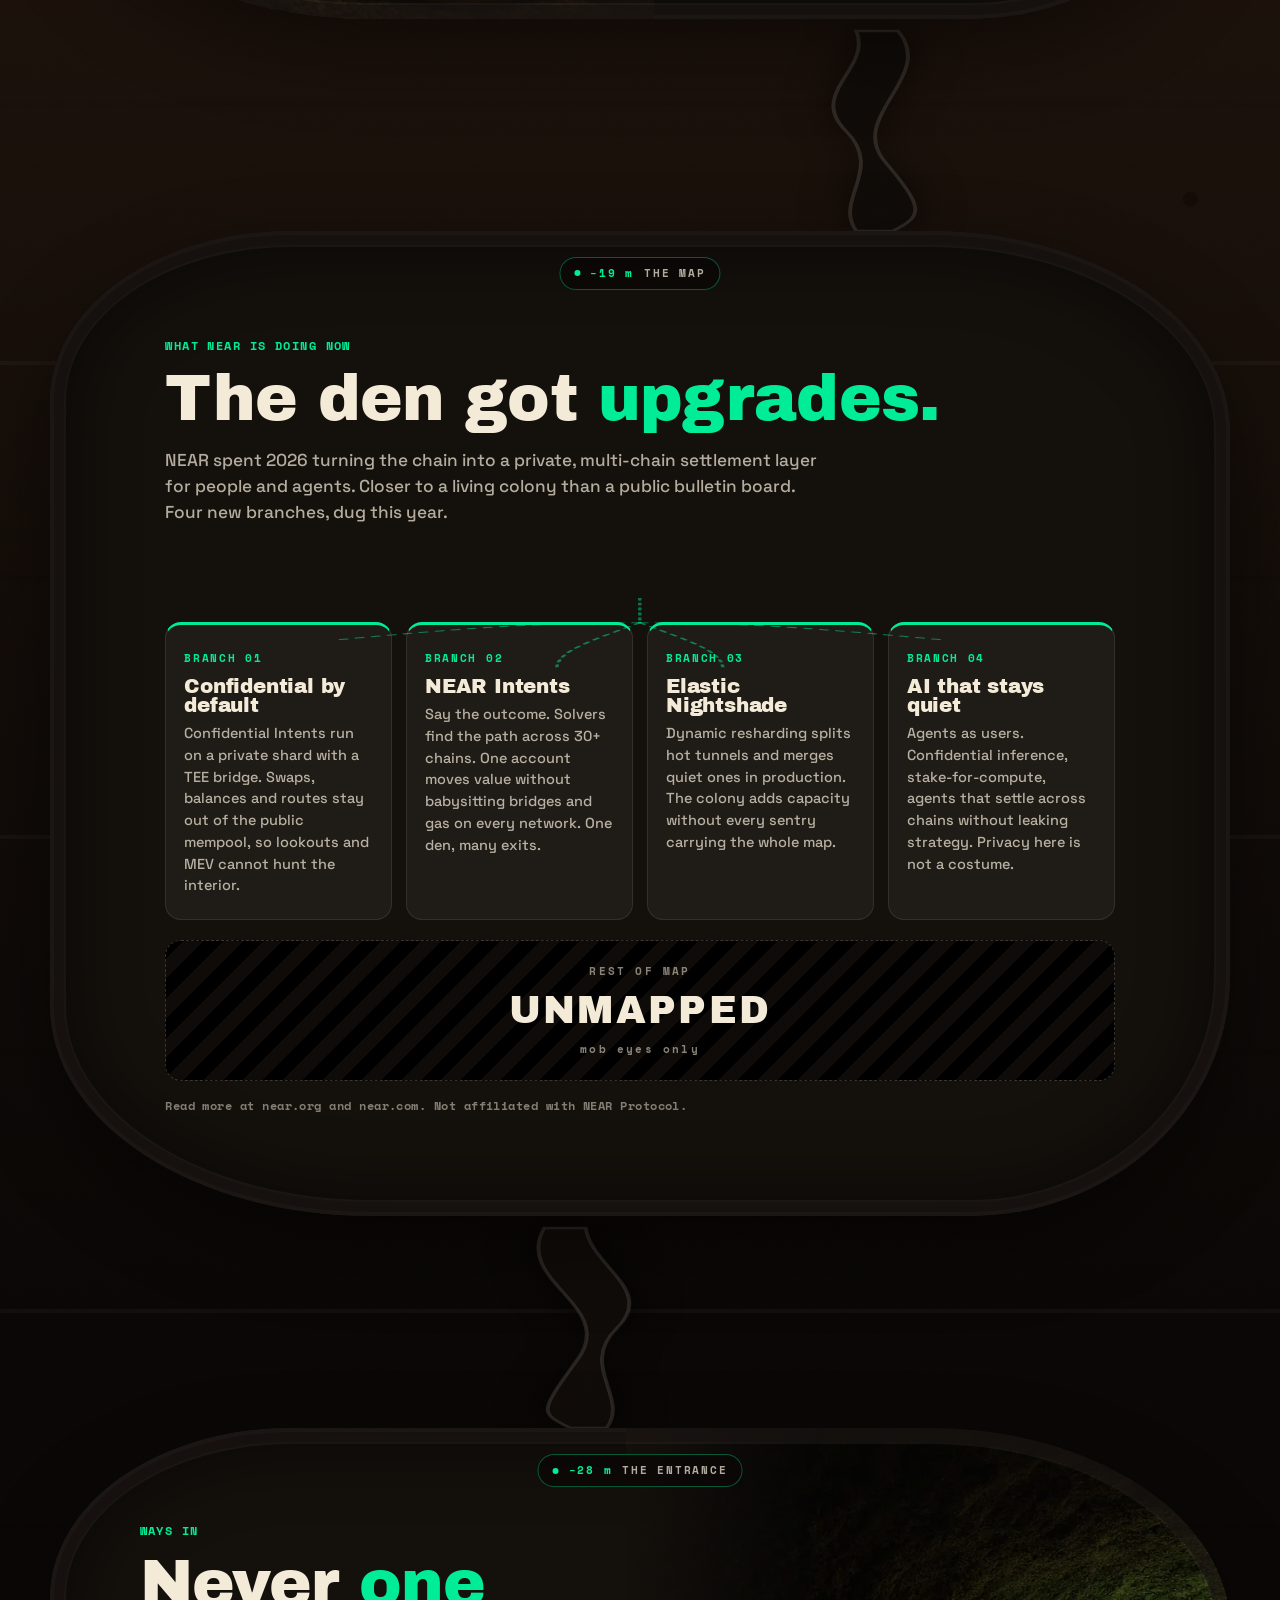
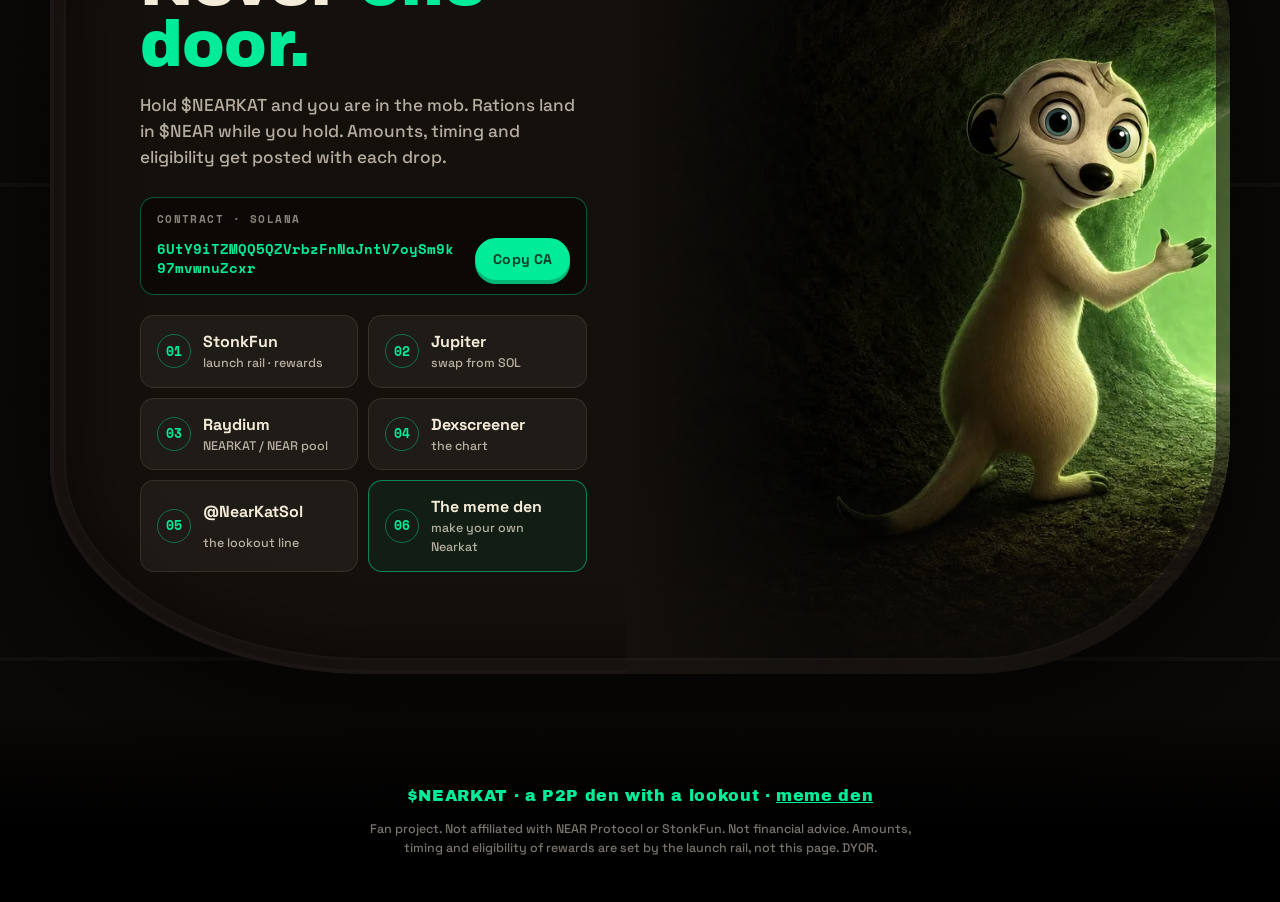
==== commit b0f8b601: "Remove PFP generator experiment" ====
--- a/site/index.html
+++ b/site/index.html
@@ -320,7 +320,6 @@
           <a class="door" href="https://dexscreener.com/solana/6UtY9iTZMQQ5QZVrbzFnNaJntV7oySm9k97mvwnuZcxr" target="_blank" rel="noopener"><span class="d-id">04</span><strong>Dexscreener</strong><span>the chart</span></a>
           <a class="door" href="https://x.com/NearKatSol" target="_blank" rel="noopener"><span class="d-id">05</span><strong>@NearKatSol</strong><span>the lookout line</span></a>
           <a class="door door-gen" href="/gen/"><span class="d-id">06</span><strong>The meme den</strong><span>make your own Nearkat</span></a>
-          <a class="door door-gen" href="/pfp/"><span class="d-id">07</span><strong>The PFP den</strong><span>one face, many tunnels</span></a>
         </div>
       </div>
     </div>
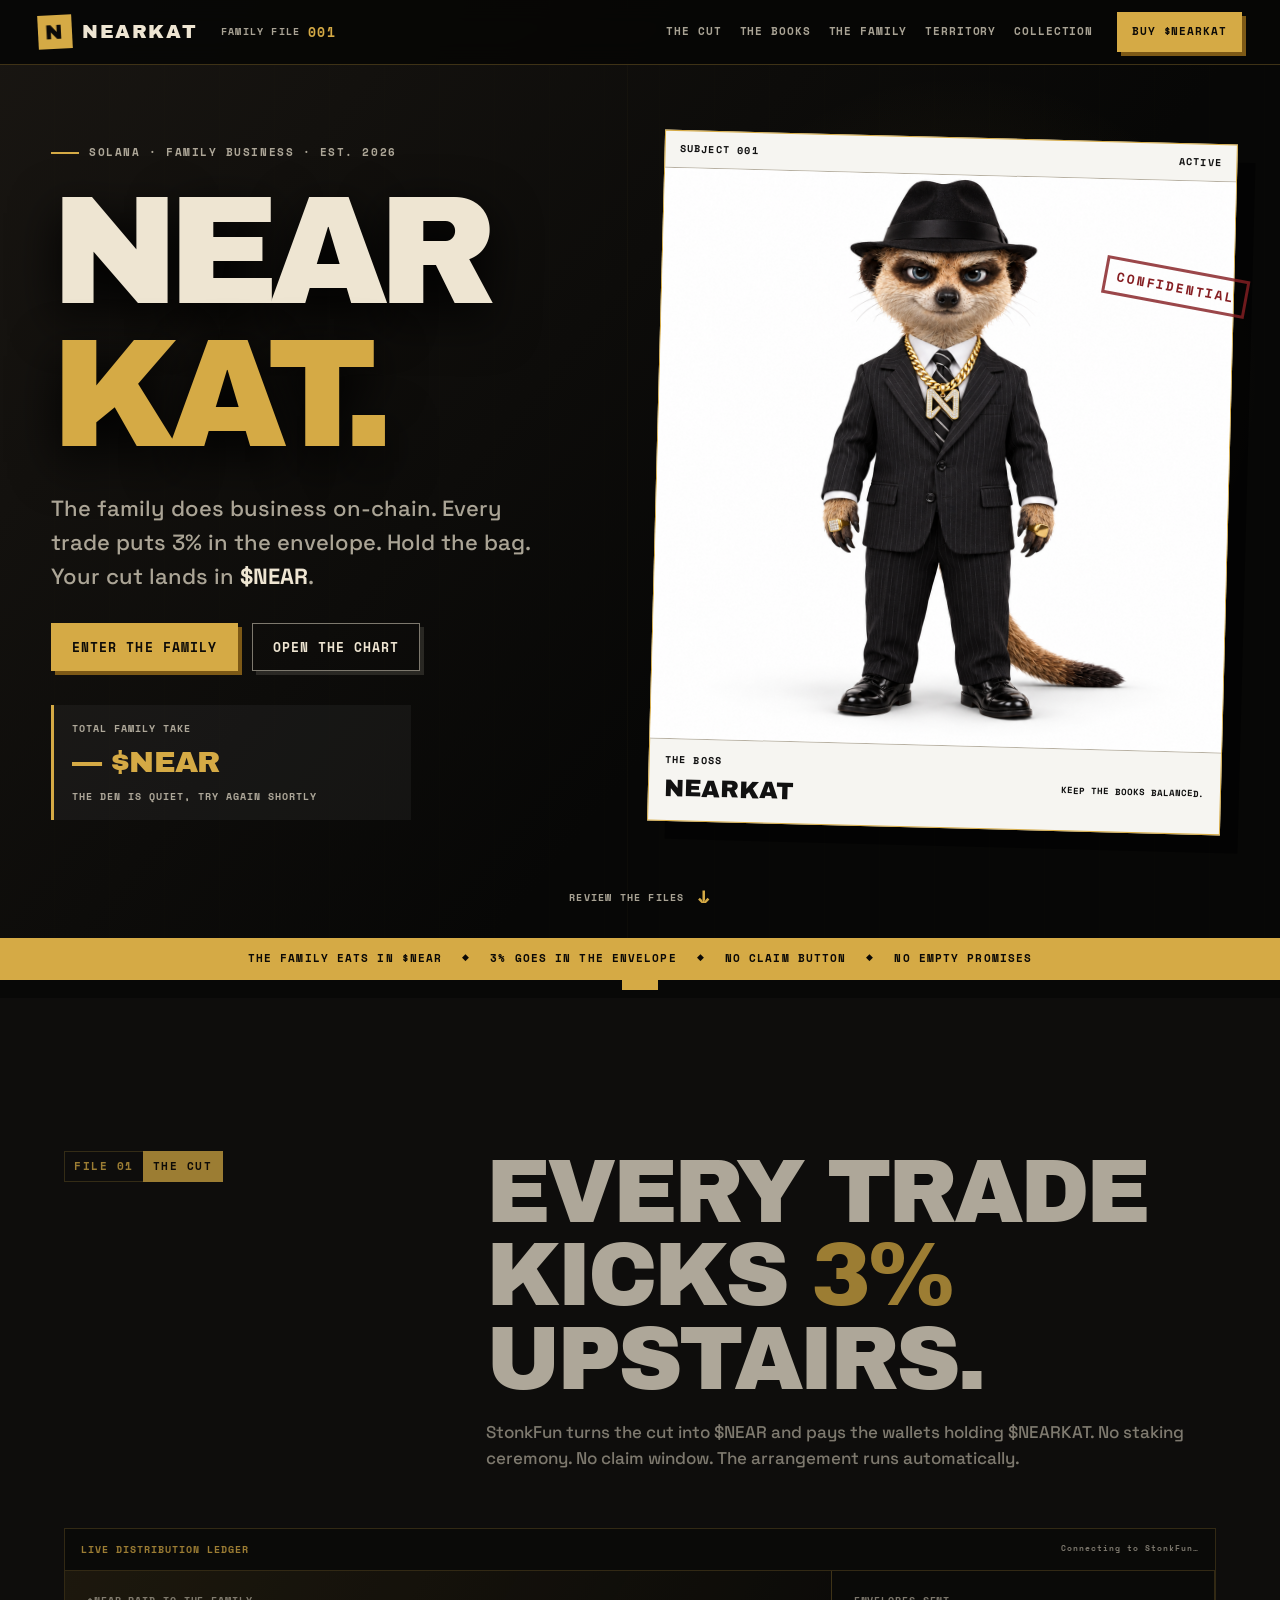
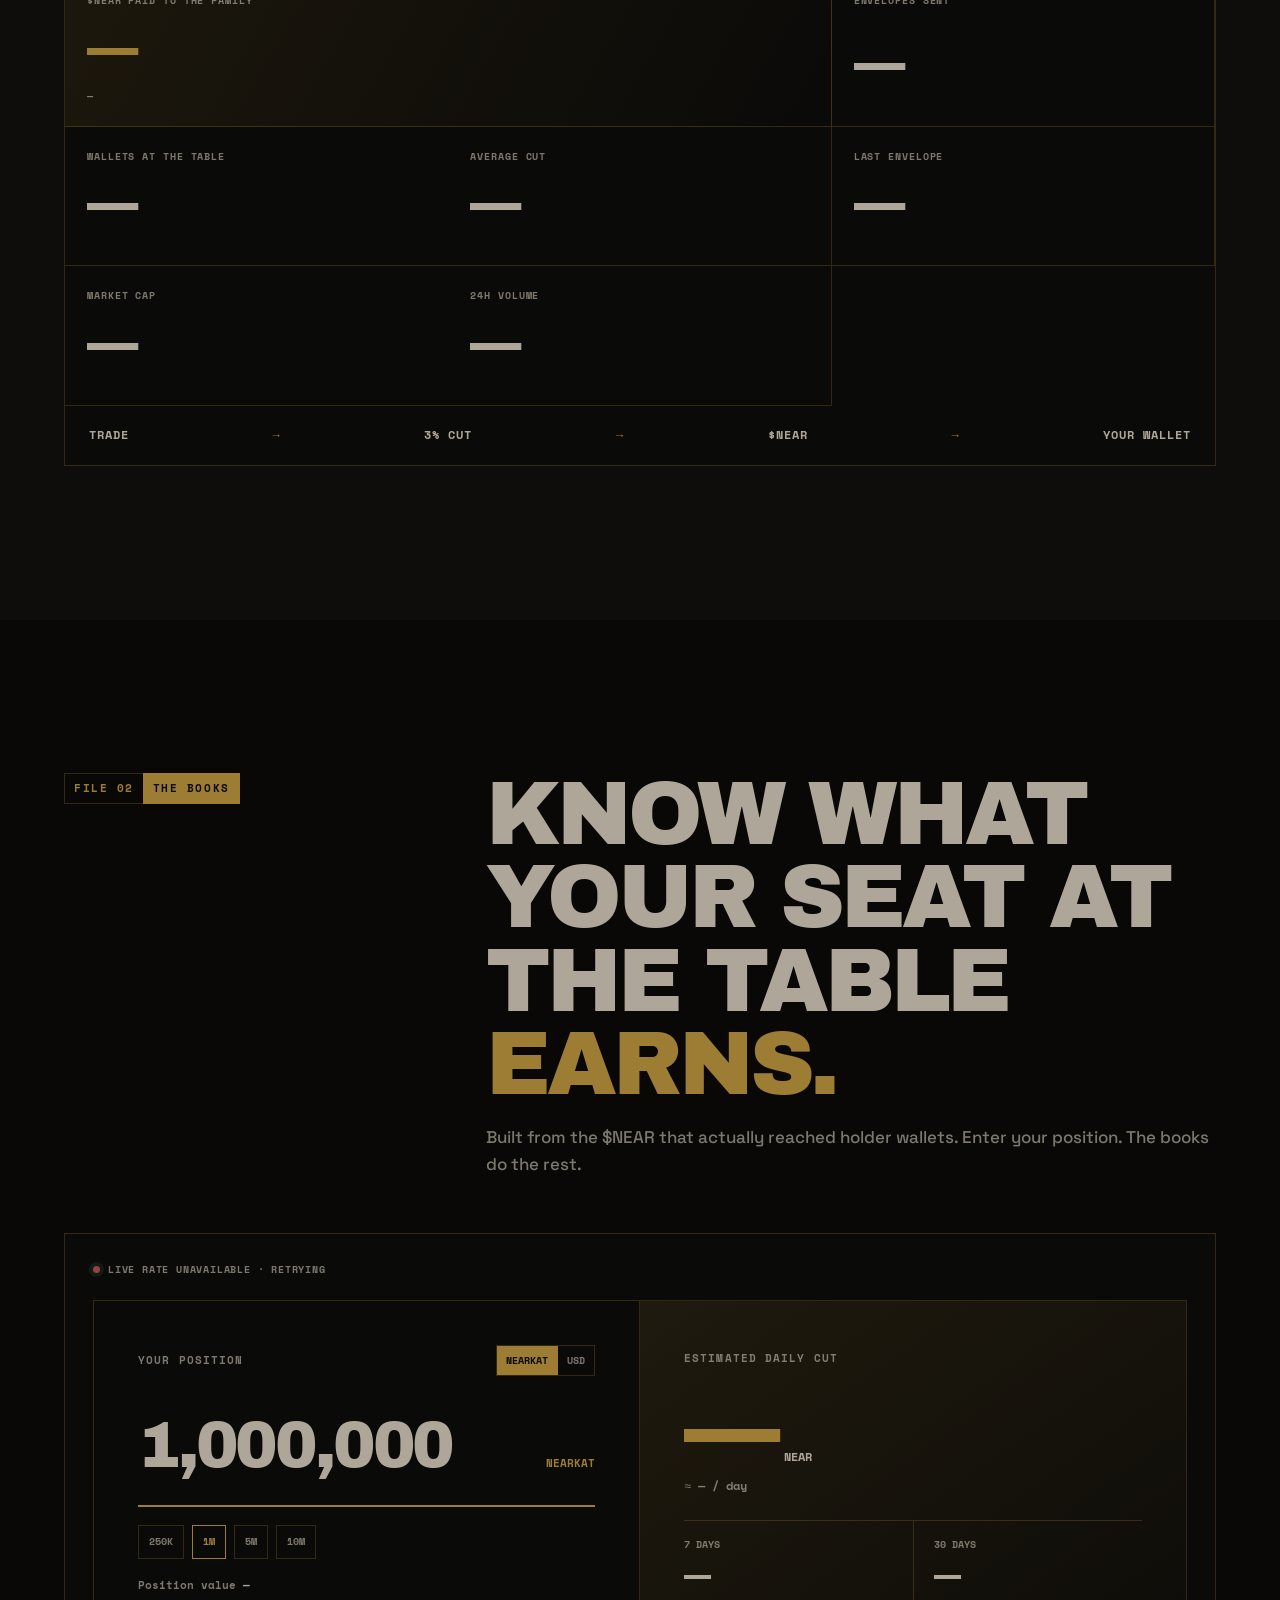
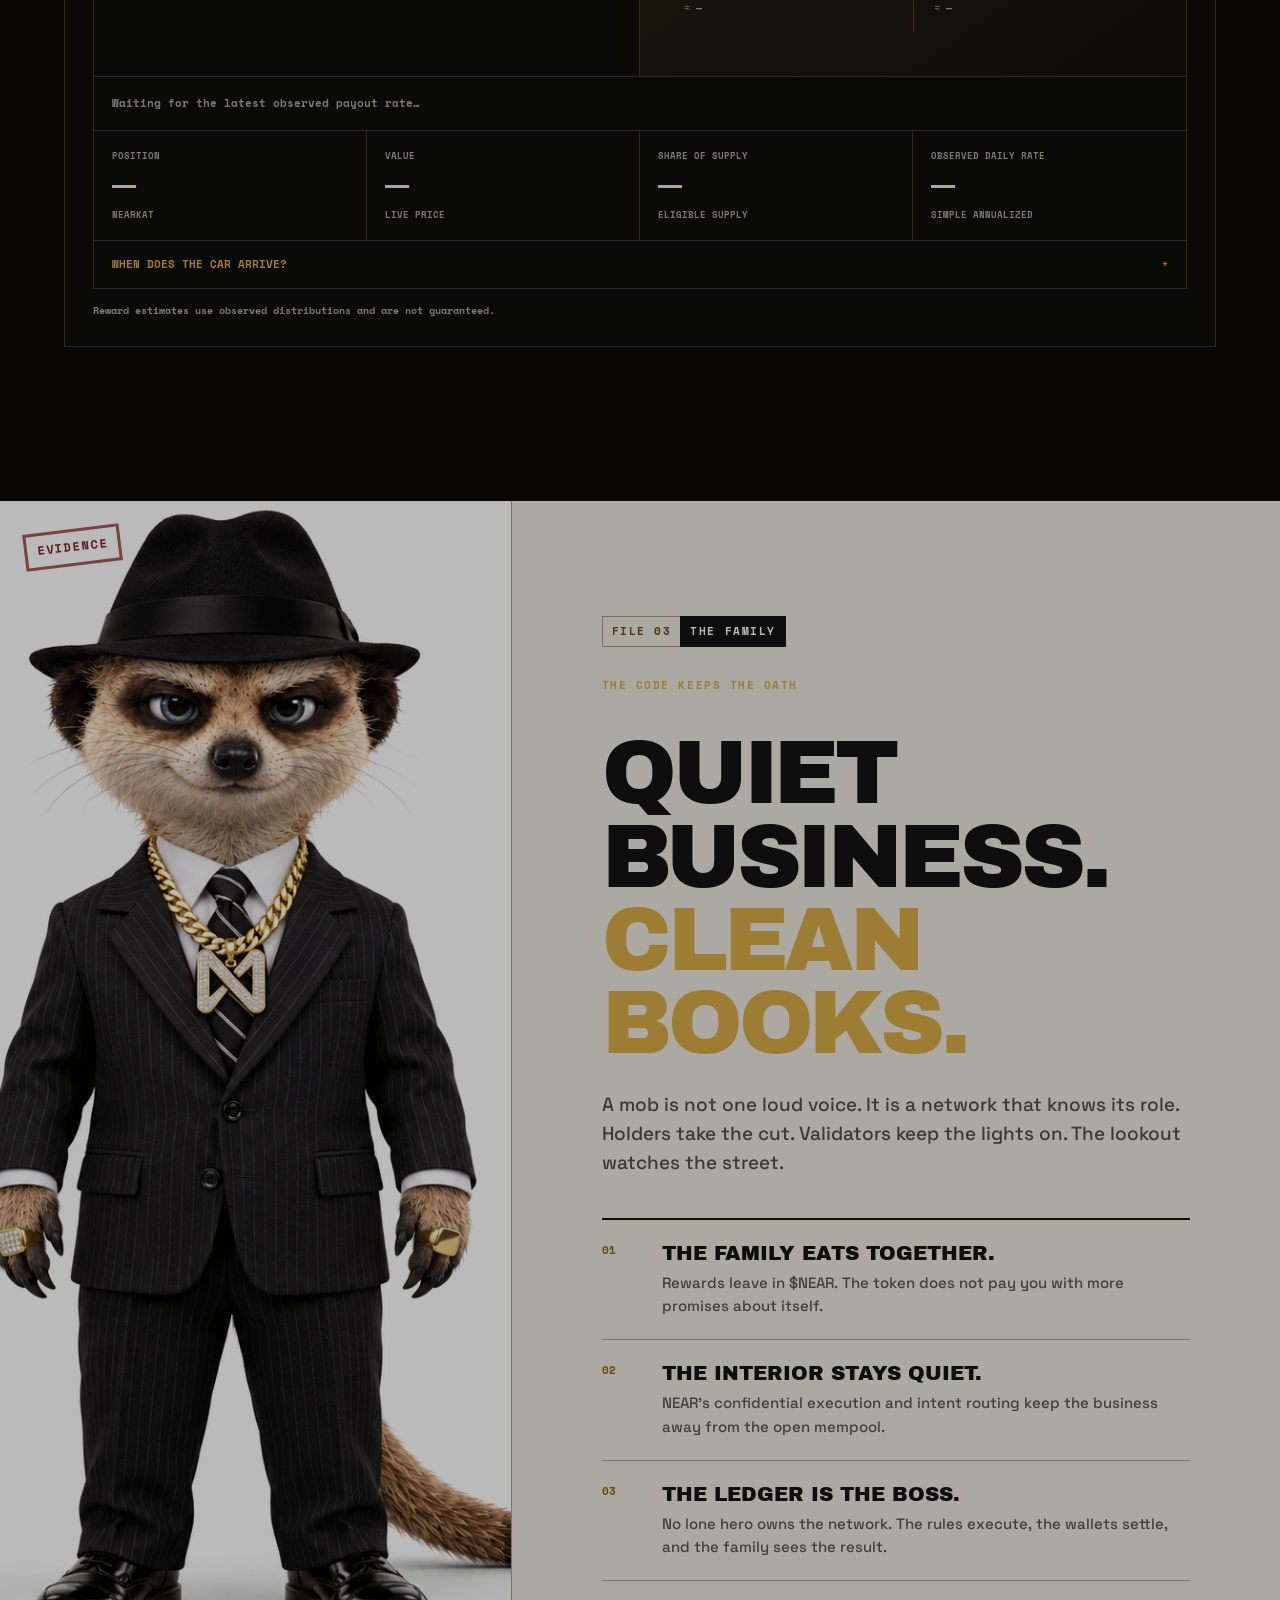
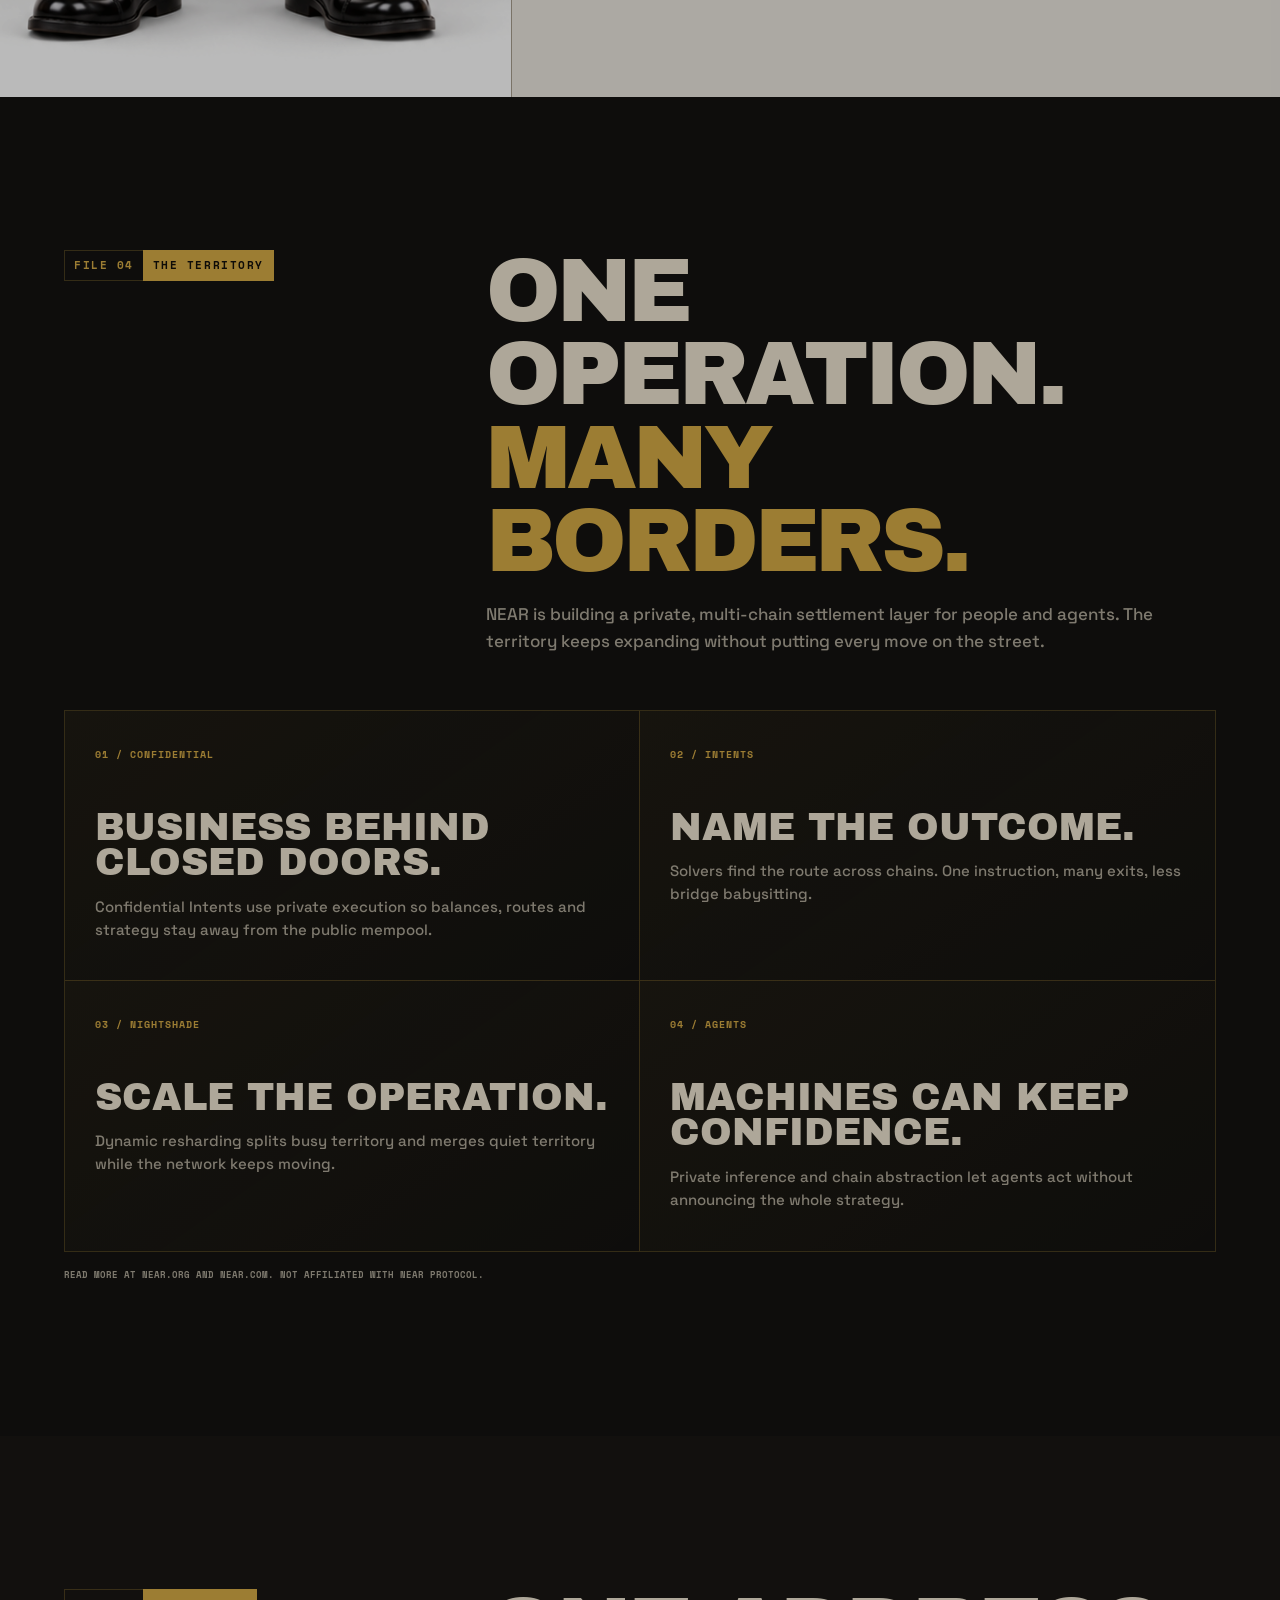
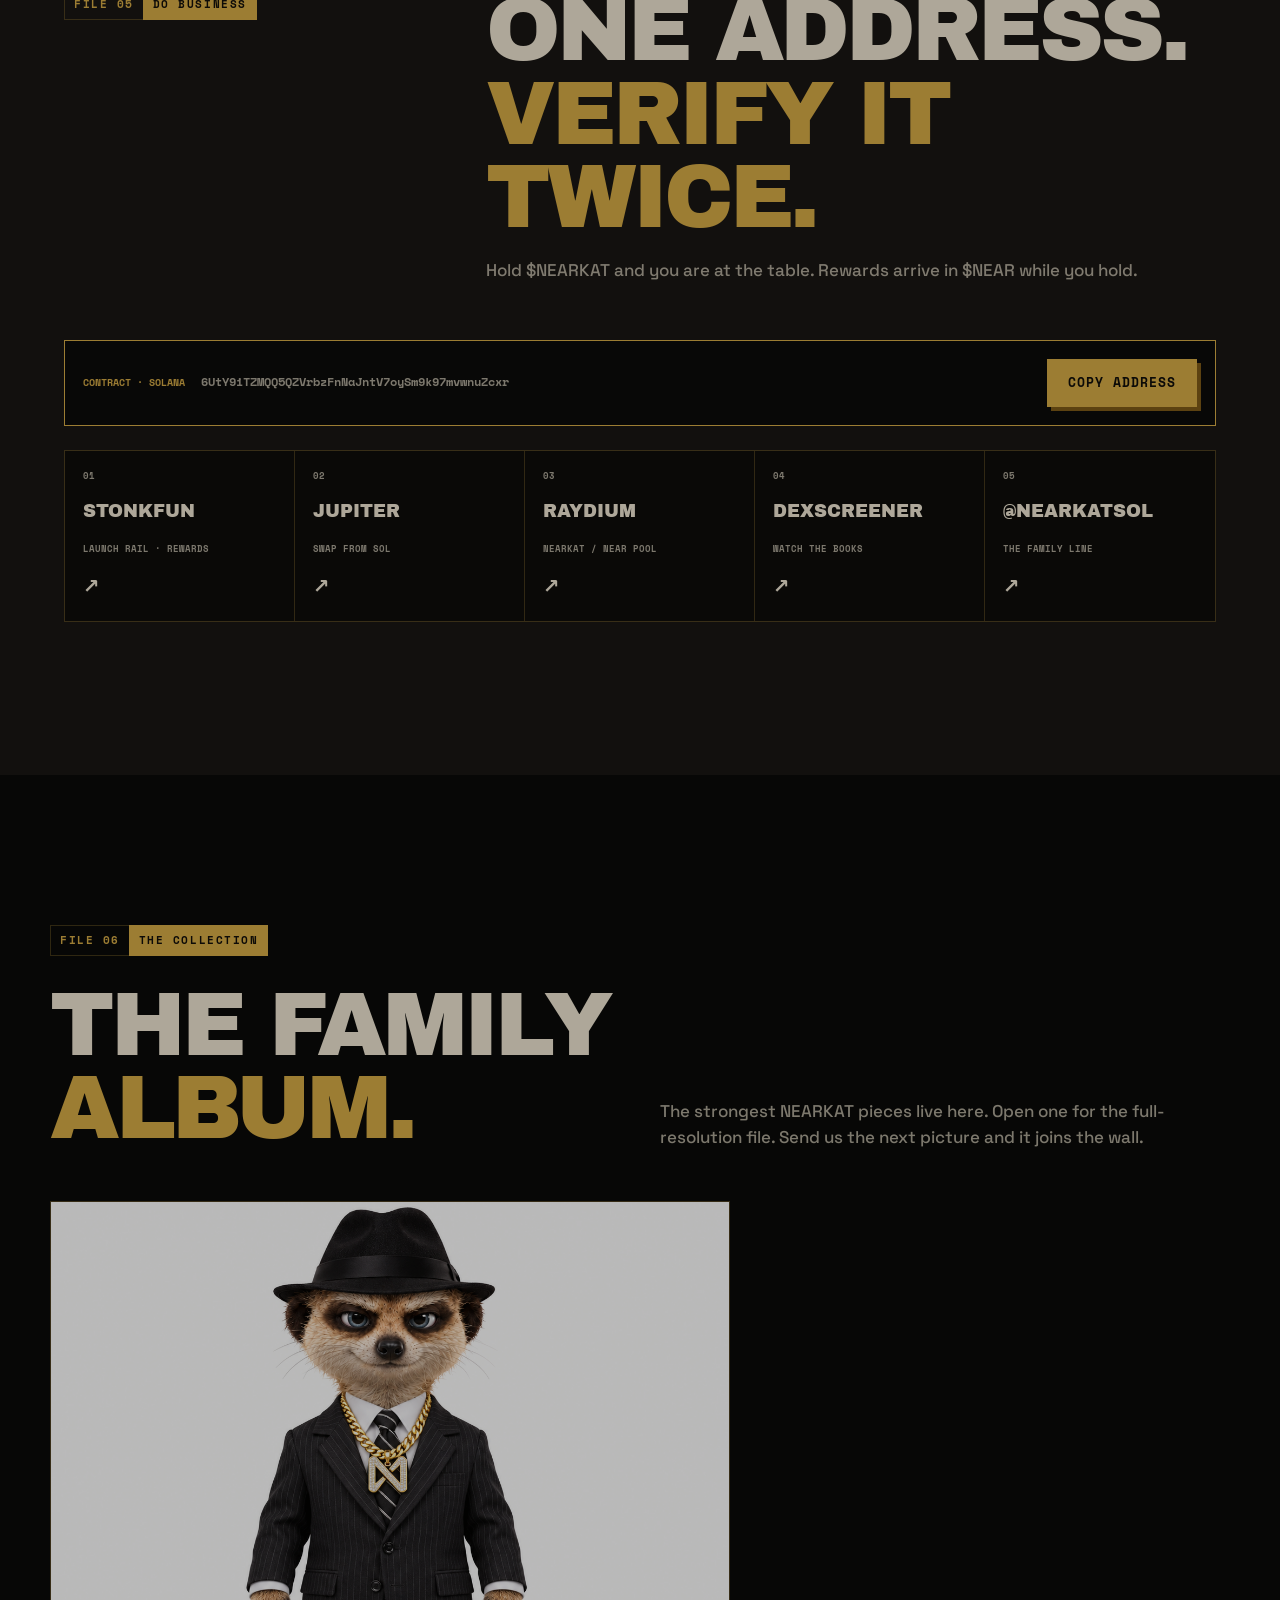
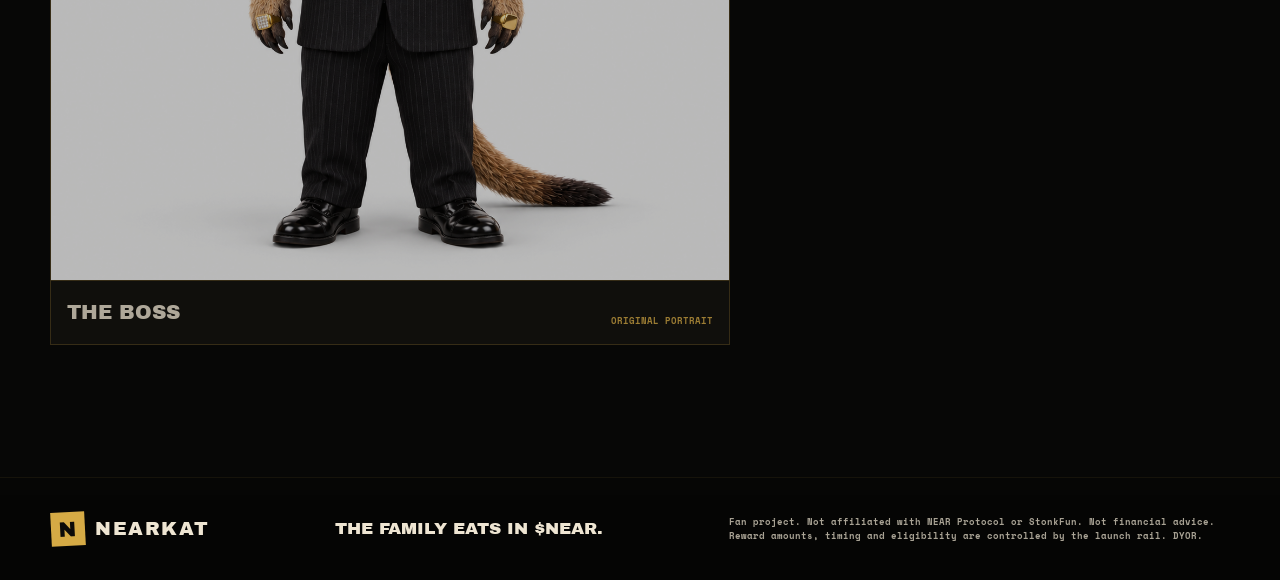
==== commit 7b76a435: "Redesign NEARKAT around mob boss identity" ====
--- a/site/index.html
+++ b/site/index.html
@@ -3,9 +3,9 @@
 <head>
 <meta charset="utf-8">
 <meta name="viewport" content="width=device-width, initial-scale=1">
-<title>$NEARKAT — Many tunnels. One mob. Rewards in $NEAR.</title>
-<meta name="description" content="Meerkats already live like a P2P network. Many tunnels, one mob, somebody always on lookout. $NEARKAT pays the mob in $NEAR.">
-<meta name="theme-color" content="#0b0806">
+<title>$NEARKAT — The family eats in $NEAR.</title>
+<meta name="description" content="$NEARKAT runs the family business on Solana. Hold the bag. The family eats in $NEAR.">
+<meta name="theme-color" content="#080807">
 <link rel="canonical" href="https://nearkat.xyz/">
 <meta property="og:type" content="website">
 <meta property="og:url" content="https://nearkat.xyz/">
@@ -17,322 +17,142 @@
 <meta name="twitter:card" content="summary_large_image">
 <meta name="twitter:site" content="@NearKatSol">
 <meta name="twitter:image" content="https://nearkat.xyz/img/og.jpg">
-<link rel="icon" type="image/png" sizes="32x32" href="img/icon-32.png">
-<link rel="icon" type="image/png" sizes="64x64" href="img/icon-64.png">
-<link rel="apple-touch-icon" href="img/icon-180.png">
+<link rel="icon" type="image/png" href="img/nearkat-boss.png">
+<link rel="apple-touch-icon" href="img/nearkat-boss.png">
 <link rel="preload" href="fonts/archivoblack.woff2" as="font" type="font/woff2" crossorigin>
 <link rel="preload" href="fonts/grotesk500.woff2" as="font" type="font/woff2" crossorigin>
 <link rel="stylesheet" href="styles.css">
 </head>
 <body>
-
 <header class="nav" id="top">
-  <a class="brand" href="#top" aria-label="NEARKAT home">
-    <img src="img/icon-64.png" alt="" width="34" height="34">
-    <span>NEARKAT</span>
-  </a>
-  <div class="depth" aria-live="off">
-    <span class="depth-label">DEPTH</span>
-    <span class="depth-val" id="depth">0.0 m</span>
-    <span class="depth-loc" id="loc">SURFACE</span>
-  </div>
-  <nav class="links">
-    <a href="#rations">Rations</a>
-    <a href="#calculator">Calculator</a>
-    <a href="#mob">Mob</a>
-    <a href="#upgrades">Upgrades</a>
-    <a href="#entrance">Entrance</a>
-    <a href="/gen/" class="gen-link">Meme den</a>
+  <a class="brand" href="#top" aria-label="NEARKAT home"><span class="brand-mark">N</span><span>NEARKAT</span></a>
+  <p class="family-file"><span>FAMILY FILE</span><strong>001</strong></p>
+  <nav class="links" aria-label="Primary navigation">
+    <a href="#rations">The cut</a><a href="#calculator">The books</a><a href="#mob">The family</a><a href="#upgrades">Territory</a><a href="#gallery">Collection</a>
   </nav>
-  <a class="btn btn-green nav-buy" href="https://www.stonkfun.xyz/token/6UtY9iTZMQQ5QZVrbzFnNaJntV7oySm9k97mvwnuZcxr" target="_blank" rel="noopener">Buy $NEARKAT</a>
+  <a class="btn btn-gold nav-buy" href="https://www.stonkfun.xyz/token/6UtY9iTZMQQ5QZVrbzFnNaJntV7oySm9k97mvwnuZcxr" target="_blank" rel="noopener">Buy $NEARKAT</a>
 </header>
 
-<!-- ============ SURFACE ============ -->
-<section class="surface" id="surface">
-  <picture class="surface-art">
-    <source media="(max-width: 700px)" srcset="img/hero-m.webp" type="image/webp">
-    <source srcset="img/hero.webp" type="image/webp">
-    <img src="img/hero.jpg" alt="A lone meerkat sentry standing on a termite mound under a wide Kalahari sky" fetchpriority="high">
-  </picture>
+<main>
+  <section class="surface" id="surface">
+    <div class="surface-grid">
+      <div class="surface-copy">
+        <p class="eyebrow"><span></span> Solana · family business · est. 2026</p>
+        <h1>Near<br><em>Kat.</em></h1>
+        <p class="lede">The family does business on-chain. Every trade puts 3% in the envelope. Hold the bag. Your cut lands in <strong>$NEAR</strong>.</p>
+        <div class="cta">
+          <a class="btn btn-gold" href="https://www.stonkfun.xyz/token/6UtY9iTZMQQ5QZVrbzFnNaJntV7oySm9k97mvwnuZcxr" target="_blank" rel="noopener">Enter the family</a>
+          <a class="btn btn-outline" href="https://dexscreener.com/solana/6UtY9iTZMQQ5QZVrbzFnNaJntV7oySm9k97mvwnuZcxr" target="_blank" rel="noopener">Open the chart</a>
+        </div>
+        <a class="take-card" href="#rations"><span>Total family take</span><strong class="chip-near">— $NEAR</strong><small class="chip-usd">checking the ledger…</small></a>
+      </div>
+      <figure class="boss-card">
+        <div class="boss-card-top"><span>SUBJECT 001</span><span>ACTIVE</span></div>
+        <img src="img/nearkat-boss.png" alt="NEARKAT in a black pinstripe suit, fedora and gold chain" fetchpriority="high">
+        <figcaption><span>THE BOSS</span><strong>NEARKAT</strong><small>Keep the books balanced.</small></figcaption>
+      </figure>
+    </div>
+    <a class="scroll-note" href="#rations"><span>Review the files</span><i>↓</i></a>
+  </section>
 
-  <div class="hawks" aria-hidden="true">
-    <svg class="hawk h1" viewBox="0 0 64 24"><path d="M2 14c8-8 16-9 22-3 3 3 5 3 8 3s5 0 8-3c6-6 14-5 22 3-8-3-14-2-19 2-3 2-6 3-11 3s-8-1-11-3c-5-4-11-5-19-2z"/></svg>
-    <svg class="hawk h2" viewBox="0 0 64 24"><path d="M2 14c8-8 16-9 22-3 3 3 5 3 8 3s5 0 8-3c6-6 14-5 22 3-8-3-14-2-19 2-3 2-6 3-11 3s-8-1-11-3c-5-4-11-5-19-2z"/></svg>
-    <svg class="hawk h3" viewBox="0 0 64 24"><path d="M2 14c8-8 16-9 22-3 3 3 5 3 8 3s5 0 8-3c6-6 14-5 22 3-8-3-14-2-19 2-3 2-6 3-11 3s-8-1-11-3c-5-4-11-5-19-2z"/></svg>
-  </div>
+  <section class="ticker" aria-label="NEARKAT summary"><span>THE FAMILY EATS IN $NEAR</span><i>◆</i><span>3% GOES IN THE ENVELOPE</span><i>◆</i><span>NO CLAIM BUTTON</span><i>◆</i><span>NO EMPTY PROMISES</span></section>
 
-  <div class="surface-copy">
-    <p class="kicker"><span class="dot"></span> Lookout posted · Kalahari, interweb side</p>
-    <h1>Near<br>Kat.</h1>
-    <p class="lede">Meerkats already live like a P2P network. Many tunnels, one mob, somebody always on lookout. <strong>$NEARKAT</strong> pays the mob in <strong>$NEAR</strong>.</p>
-    <div class="cta">
-      <a class="btn btn-dark" href="https://www.stonkfun.xyz/token/6UtY9iTZMQQ5QZVrbzFnNaJntV7oySm9k97mvwnuZcxr" target="_blank" rel="noopener">Join the mob</a>
-      <a class="btn btn-ghost" href="https://dexscreener.com/solana/6UtY9iTZMQQ5QZVrbzFnNaJntV7oySm9k97mvwnuZcxr" target="_blank" rel="noopener">Watch the chart</a>
-      <a class="btn btn-green btn-gen" href="/gen/">Make a meme</a>
+  <section class="chamber dossier" id="rations">
+    <div class="section-head">
+      <p class="marker"><span class="m-depth">FILE 01</span><span class="m-name">THE CUT</span></p>
+      <h2>Every trade kicks <em>3%</em> upstairs.</h2>
+      <p>StonkFun turns the cut into $NEAR and pays the wallets holding $NEARKAT. No staking ceremony. No claim window. The arrangement runs automatically.</p>
     </div>
-    <a class="ration-chip chip-desk" href="#rations">
-      <span class="chip-label">Paid to the mob so far</span>
-      <span class="chip-val chip-near">— $NEAR</span>
-      <span class="chip-sub chip-usd">fetching from the den…</span>
-    </a>
-  </div>
-
-  <a class="ration-chip chip-mob" href="#rations">
-    <span class="chip-label">Paid to the mob so far</span>
-    <span class="chip-val chip-near">— $NEAR</span>
-    <span class="chip-sub chip-usd">fetching from the den…</span>
-  </a>
-
-  <a class="dig" href="#rations" aria-label="Dig down">
-    <span>DIG</span>
-    <svg viewBox="0 0 24 24" aria-hidden="true"><path d="M12 3v16m0 0l-6-6m6 6l6-6" fill="none" stroke="currentColor" stroke-width="2.5" stroke-linecap="round" stroke-linejoin="round"/></svg>
-  </a>
-</section>
-
-<!-- ============ THE DEN (cross-section) ============ -->
-<main class="den">
-  <div class="groundline" aria-hidden="true">
-    <svg viewBox="0 0 1440 60" preserveAspectRatio="none"><path d="M0 30 C120 10 220 50 360 30 S600 10 720 30 S960 50 1080 30 S1320 10 1440 30 V60 H0Z"/></svg>
-    <div class="grass"></div>
-  </div>
-
-  <!-- tunnel from surface -->
-  <div class="tunnel t0" aria-hidden="true"><svg viewBox="0 0 200 220" preserveAspectRatio="none"><path class="bore" d="M92 0 C 70 60, 130 90, 100 140 S 80 200, 104 220 L 132 220 C 150 190, 110 160, 140 120 S 120 40, 122 0 Z"/></svg></div>
-
-  <!-- ---------- RATIONS ---------- -->
-  <section class="chamber rations" id="rations">
-    <div class="chamber-shell">
-      <div class="marker"><span class="m-depth">−4 m</span><span class="m-name">RATIONS</span></div>
-      <picture class="chamber-art">
-        <source srcset="img/rations.webp" type="image/webp">
-        <img src="img/rations.jpg" alt="Meerkats in an earth chamber gathered around a pile of glowing green coins" loading="lazy">
-      </picture>
-      <div class="chamber-copy">
-        <p class="kicker">How the mob gets fed</p>
-        <h2>Every trade drops <em>3%</em> into the den.</h2>
-        <p class="body">StonkFun turns that cut into <strong>$NEAR</strong> and hands it to whoever is holding. Not more $NEARKAT. Not an IOU from the sky. The actual ration.</p>
-
-        <div class="stats" id="stats">
-          <div class="stat big">
-            <span class="s-label">$NEAR paid to holders</span>
-            <span class="s-val" id="s-near">—</span>
-            <span class="s-sub" id="s-usd">—</span>
-          </div>
-          <div class="stat"><span class="s-label">Payouts</span><span class="s-val" id="s-payouts">—</span></div>
-          <div class="stat"><span class="s-label">Wallets fed</span><span class="s-val" id="s-holders">—</span></div>
-          <div class="stat"><span class="s-label">Avg ration / wallet</span><span class="s-val" id="s-avg">—</span></div>
-          <div class="stat"><span class="s-label">Last drop</span><span class="s-val" id="s-last">—</span></div>
-          <div class="stat"><span class="s-label">Market cap</span><span class="s-val" id="s-mcap">—</span></div>
-          <div class="stat"><span class="s-label">24h volume</span><span class="s-val" id="s-vol">—</span></div>
-        </div>
-        <p class="fine" id="s-meta">Live from StonkFun. 3% transfer tax, quote-only fees, paid in $NEAR.</p>
-
-        <div class="flow" aria-label="How the tax becomes NEAR">
-          <span>Trade</span><i></i><span>3% tax</span><i></i><span>$NEAR</span><i></i><span class="glow">Your wallet</span>
-        </div>
-
-        <p class="body small"><strong>Why $NEAR, not more $NEARKAT.</strong> $NEAR is what validators stake and what confidential execution gets paid in. Feeding the mob with it ties the meme to the chain it came from.</p>
+    <div class="ledger">
+      <div class="ledger-title"><span>LIVE DISTRIBUTION LEDGER</span><small id="s-meta">Connecting to StonkFun…</small></div>
+      <div class="stats" id="stats">
+        <div class="stat lead"><span class="s-label">$NEAR paid to the family</span><span class="s-val" id="s-near">—</span><span class="s-sub" id="s-usd">—</span></div>
+        <div class="stat"><span class="s-label">Envelopes sent</span><span class="s-val" id="s-payouts">—</span></div>
+        <div class="stat"><span class="s-label">Wallets at the table</span><span class="s-val" id="s-holders">—</span></div>
+        <div class="stat"><span class="s-label">Average cut</span><span class="s-val" id="s-avg">—</span></div>
+        <div class="stat"><span class="s-label">Last envelope</span><span class="s-val" id="s-last">—</span></div>
+        <div class="stat"><span class="s-label">Market cap</span><span class="s-val" id="s-mcap">—</span></div>
+        <div class="stat"><span class="s-label">24h volume</span><span class="s-val" id="s-vol">—</span></div>
       </div>
+      <div class="flow" aria-label="How rewards move"><span>Trade</span><b>→</b><span>3% cut</span><b>→</b><span>$NEAR</span><b>→</b><span>Your wallet</span></div>
     </div>
   </section>
 
-  <div class="tunnel tc" aria-hidden="true"><svg viewBox="0 0 200 260" preserveAspectRatio="none"><path class="bore" d="M112 0 C 148 60, 78 104, 110 164 S 136 232, 108 260 L 80 260 C 62 218, 104 178, 74 126 S 92 48, 82 0 Z"/></svg></div>
-
-  <!-- ---------- REWARD CALCULATOR ---------- -->
-  <section class="chamber calculator-chamber" id="calculator">
-    <div class="chamber-shell">
-      <div class="marker"><span class="m-depth">−8 m</span><span class="m-name">THE CALCULATOR</span></div>
-      <div class="chamber-copy wide">
-        <p class="kicker">Ration estimator</p>
-        <h2>What's my bag <em>earning?</em></h2>
-        <p class="body">Built from the $NEAR that actually landed in holder wallets. Not a cut of volume. Enter your position and the den does the maths.</p>
-
-        <div class="reward-calc" id="reward-calc">
-          <div class="calc-status" id="calc-status"><span></span> Fetching the latest ration rate…</div>
-          <div class="calc-grid">
-            <div class="calc-input-panel">
-              <div class="calc-label-row">
-                <label for="calc-balance" id="calc-input-label">Enter what you hold</label>
-                <div class="calc-modes" role="group" aria-label="Position input unit">
-                  <button type="button" data-calc-mode="tokens" aria-pressed="true">NEARKAT</button>
-                  <button type="button" data-calc-mode="usd" aria-pressed="false">USD</button>
-                </div>
-              </div>
-              <div class="calc-input-wrap">
-                <span class="calc-prefix" id="calc-prefix" hidden>$</span>
-                <input id="calc-balance" type="text" inputmode="decimal" autocomplete="off" aria-label="NEARKAT balance" value="1,000,000">
-                <span class="calc-suffix" id="calc-suffix">NEARKAT</span>
-              </div>
-              <div class="calc-presets" id="calc-presets">
-                <button type="button" data-value="250000">250K</button>
-                <button type="button" data-value="1000000" class="active">1M</button>
-                <button type="button" data-value="5000000">5M</button>
-                <button type="button" data-value="10000000">10M</button>
-              </div>
-              <p class="calc-worth">Worth <strong id="calc-worth">—</strong> <span id="calc-token-price"></span></p>
-            </div>
-
-            <div class="calc-output-panel" aria-live="polite">
-              <span class="calc-overline">Your $NEAR, per day</span>
-              <div class="calc-main-value"><strong id="calc-near-day">—</strong><span>NEAR</span></div>
-              <p class="calc-usd-day">≈ <strong id="calc-usd-day">—</strong> / day</p>
-              <div class="calc-periods">
-                <div><span>7 days</span><strong id="calc-near-7">—</strong><small id="calc-usd-7">≈ —</small></div>
-                <div><span>30 days</span><strong id="calc-near-30">—</strong><small id="calc-usd-30">≈ —</small></div>
-              </div>
-            </div>
-          </div>
-
-          <p class="calc-equation" id="calc-equation">Waiting for the latest observed payout rate…</p>
-          <dl class="calc-facts">
-            <div><dt>Position</dt><dd id="calc-position">—</dd><small>NEARKAT</small></div>
-            <div><dt>Value</dt><dd id="calc-value">—</dd><small id="calc-value-sub">live price</small></div>
-            <div><dt>Share of supply</dt><dd id="calc-share">—</dd><small>eligible supply</small></div>
-            <div><dt>Observed daily rate</dt><dd id="calc-rate">—</dd><small id="calc-rate-sub">simple annualized</small></div>
-          </dl>
-
-          <details class="calc-lambo">
-            <summary>Wen lambo <span>+</span></summary>
-            <div><span>At the observed pace</span><strong id="calc-lambo">—</strong><small>$270K car ÷ estimated daily rewards</small></div>
-          </details>
-
-          <p class="calc-note" id="calc-note">Reward estimates use observed distributions and are not guaranteed. Activity, holder composition, payout timing, execution and market prices all change the result.</p>
+  <section class="chamber dossier alt" id="calculator">
+    <div class="section-head">
+      <p class="marker"><span class="m-depth">FILE 02</span><span class="m-name">THE BOOKS</span></p>
+      <h2>Know what your seat at the table <em>earns.</em></h2>
+      <p>Built from the $NEAR that actually reached holder wallets. Enter your position. The books do the rest.</p>
+    </div>
+    <div class="reward-calc" id="reward-calc">
+      <div class="calc-status" id="calc-status"><span></span> Fetching the latest ration rate…</div>
+      <div class="calc-grid">
+        <div class="calc-input-panel">
+          <div class="calc-label-row"><label for="calc-balance" id="calc-input-label">Your position</label><div class="calc-modes" role="group" aria-label="Position input unit"><button type="button" data-calc-mode="tokens" aria-pressed="true">NEARKAT</button><button type="button" data-calc-mode="usd" aria-pressed="false">USD</button></div></div>
+          <div class="calc-input-wrap"><span class="calc-prefix" id="calc-prefix" hidden>$</span><input id="calc-balance" type="text" inputmode="decimal" autocomplete="off" aria-label="NEARKAT balance" value="1,000,000"><span class="calc-suffix" id="calc-suffix">NEARKAT</span></div>
+          <div class="calc-presets" id="calc-presets"><button type="button" data-value="250000">250K</button><button type="button" data-value="1000000" class="active">1M</button><button type="button" data-value="5000000">5M</button><button type="button" data-value="10000000">10M</button></div>
+          <p class="calc-worth">Position value <strong id="calc-worth">—</strong> <span id="calc-token-price"></span></p>
+        </div>
+        <div class="calc-output-panel" aria-live="polite">
+          <span class="calc-overline">Estimated daily cut</span><div class="calc-main-value"><strong id="calc-near-day">—</strong><span>NEAR</span></div><p class="calc-usd-day">≈ <strong id="calc-usd-day">—</strong> / day</p>
+          <div class="calc-periods"><div><span>7 days</span><strong id="calc-near-7">—</strong><small id="calc-usd-7">≈ —</small></div><div><span>30 days</span><strong id="calc-near-30">—</strong><small id="calc-usd-30">≈ —</small></div></div>
         </div>
       </div>
+      <p class="calc-equation" id="calc-equation">Waiting for the latest observed payout rate…</p>
+      <dl class="calc-facts"><div><dt>Position</dt><dd id="calc-position">—</dd><small>NEARKAT</small></div><div><dt>Value</dt><dd id="calc-value">—</dd><small id="calc-value-sub">live price</small></div><div><dt>Share of supply</dt><dd id="calc-share">—</dd><small>eligible supply</small></div><div><dt>Observed daily rate</dt><dd id="calc-rate">—</dd><small id="calc-rate-sub">simple annualized</small></div></dl>
+      <details class="calc-lambo"><summary>When does the car arrive? <span>+</span></summary><div><span>At the observed pace</span><strong id="calc-lambo">—</strong><small>$270K car ÷ estimated daily rewards</small></div></details>
+      <p class="calc-note" id="calc-note">Reward estimates use observed distributions and are not guaranteed.</p>
     </div>
   </section>
 
-  <div class="tunnel t1" aria-hidden="true"><svg viewBox="0 0 200 260" preserveAspectRatio="none"><path class="bore" d="M60 0 C 40 70, 120 100, 90 170 S 60 240, 84 260 L 112 260 C 130 220, 90 180, 120 130 S 100 50, 92 0 Z"/></svg></div>
-
-  <!-- ---------- THE MOB ---------- -->
-  <section class="chamber mob" id="mob">
-    <div class="chamber-shell">
-      <div class="marker"><span class="m-depth">−11 m</span><span class="m-name">THE MOB</span></div>
-      <picture class="chamber-art">
-        <source srcset="img/clan.webp" type="image/webp">
-        <img src="img/clan.jpg" alt="A sentry meerkat in a tunnel mouth above a chamber of sleeping meerkats" loading="lazy">
-      </picture>
-      <div class="chamber-copy">
-        <p class="kicker">Why meerkats</p>
-        <h2>Privacy is just <em>good sentry work.</em></h2>
-        <p class="body">Wild meerkats survive because the colony is distributed. No single tunnel is the whole home. Lookouts watch the horizon so the rest of the mob can dig, feed and raise young without advertising every move.</p>
-
-        <div class="stamp" data-stamp>SENTRY · ALL CLEAR</div>
-
-        <ul class="rules">
-          <li>
-            <h3><span class="redact">Many tunnels, not one vault.</span></h3>
-            <p><span class="redact">A den is a graph. If one entrance collapses, traffic reroutes. That is sharding and P2P routing, in dirt form.</span></p>
-          </li>
-          <li>
-            <h3><span class="redact">One lookout, quiet interior.</span></h3>
-            <p><span class="redact">Sentries stand up so the warren stays private. Keep balances, routes and timing off the open sky where predators and MEV bots hunt.</span></p>
-          </li>
-          <li>
-            <h3><span class="redact">Mob first, no king.</span></h3>
-            <p><span class="redact">Meerkats are not lone heroes. Builders, validators and holders are the colony. NearKat points at the network. It is not a substitute for it.</span></p>
-          </li>
-        </ul>
-
-        <pre class="calls" aria-label="Short calls">nearkats, many holes. no single door.
-nearkats, sentry up. interior quiet.
-nearkats, p2p = mob. privacy = lookout.
-nearkats, rewards in $NEAR. not IOUs from the sky.</pre>
-      </div>
+  <section class="chamber family" id="mob">
+    <div class="family-portrait" aria-hidden="true"><img src="img/nearkat-boss.png" alt=""></div>
+    <div class="family-copy">
+      <p class="marker"><span class="m-depth">FILE 03</span><span class="m-name">THE FAMILY</span></p>
+      <p class="eyebrow gold">The code keeps the oath</p>
+      <h2>Quiet business.<br><em>Clean books.</em></h2>
+      <p class="family-lede">A mob is not one loud voice. It is a network that knows its role. Holders take the cut. Validators keep the lights on. The lookout watches the street.</p>
+      <ol class="family-rules">
+        <li><span>01</span><div><h3>The family eats together.</h3><p>Rewards leave in $NEAR. The token does not pay you with more promises about itself.</p></div></li>
+        <li><span>02</span><div><h3>The interior stays quiet.</h3><p>NEAR's confidential execution and intent routing keep the business away from the open mempool.</p></div></li>
+        <li><span>03</span><div><h3>The ledger is the boss.</h3><p>No lone hero owns the network. The rules execute, the wallets settle, and the family sees the result.</p></div></li>
+      </ol>
     </div>
   </section>
 
-  <div class="tunnel t2" aria-hidden="true"><svg viewBox="0 0 200 260" preserveAspectRatio="none"><path class="bore" d="M120 0 C 150 60, 80 110, 110 170 S 140 240, 116 260 L 88 260 C 70 220, 110 180, 80 130 S 100 50, 88 0 Z"/></svg></div>
+  <section class="chamber dossier" id="upgrades">
+    <div class="section-head"><p class="marker"><span class="m-depth">FILE 04</span><span class="m-name">THE TERRITORY</span></p><h2>One operation.<br><em>Many borders.</em></h2><p>NEAR is building a private, multi-chain settlement layer for people and agents. The territory keeps expanding without putting every move on the street.</p></div>
+    <ol class="territory-grid">
+      <li><span>01 / CONFIDENTIAL</span><h3>Business behind closed doors.</h3><p>Confidential Intents use private execution so balances, routes and strategy stay away from the public mempool.</p></li>
+      <li><span>02 / INTENTS</span><h3>Name the outcome.</h3><p>Solvers find the route across chains. One instruction, many exits, less bridge babysitting.</p></li>
+      <li><span>03 / NIGHTSHADE</span><h3>Scale the operation.</h3><p>Dynamic resharding splits busy territory and merges quiet territory while the network keeps moving.</p></li>
+      <li><span>04 / AGENTS</span><h3>Machines can keep confidence.</h3><p>Private inference and chain abstraction let agents act without announcing the whole strategy.</p></li>
+    </ol>
+    <p class="source-note">Read more at near.org and near.com. Not affiliated with NEAR Protocol.</p>
+  </section>
 
-  <!-- ---------- UPGRADES ---------- -->
-  <section class="chamber upgrades" id="upgrades">
-    <div class="chamber-shell">
-      <div class="marker"><span class="m-depth">−19 m</span><span class="m-name">THE MAP</span></div>
-      <div class="chamber-copy wide">
-        <p class="kicker">What NEAR is doing now</p>
-        <h2>The den got <em>upgrades.</em></h2>
-        <p class="body">NEAR spent 2026 turning the chain into a private, multi-chain settlement layer for people and agents. Closer to a living colony than a public bulletin board. Four new branches, dug this year.</p>
-
-        <div class="map">
-          <svg class="map-lines" viewBox="0 0 800 340" preserveAspectRatio="none" aria-hidden="true">
-            <path d="M400 0 V70" />
-            <path d="M400 70 C 300 70, 240 90, 140 120" />
-            <path d="M400 70 C 360 120, 330 150, 330 200" />
-            <path d="M400 70 C 440 120, 470 150, 470 200" />
-            <path d="M400 70 C 500 70, 560 90, 660 120" />
-          </svg>
-          <ol class="branches">
-            <li>
-              <span class="b-id">BRANCH 01</span>
-              <h3>Confidential by default</h3>
-              <p>Confidential Intents run on a private shard with a TEE bridge. Swaps, balances and routes stay out of the public mempool, so lookouts and MEV cannot hunt the interior.</p>
-            </li>
-            <li>
-              <span class="b-id">BRANCH 02</span>
-              <h3>NEAR Intents</h3>
-              <p>Say the outcome. Solvers find the path across 30+ chains. One account moves value without babysitting bridges and gas on every network. One den, many exits.</p>
-            </li>
-            <li>
-              <span class="b-id">BRANCH 03</span>
-              <h3>Elastic Nightshade</h3>
-              <p>Dynamic resharding splits hot tunnels and merges quiet ones in production. The colony adds capacity without every sentry carrying the whole map.</p>
-            </li>
-            <li>
-              <span class="b-id">BRANCH 04</span>
-              <h3>AI that stays quiet</h3>
-              <p>Agents as users. Confidential inference, stake-for-compute, agents that settle across chains without leaking strategy. Privacy here is not a costume.</p>
-            </li>
-          </ol>
-          <div class="map-classified" aria-hidden="true">
-            <span>REST OF MAP</span><strong>UNMAPPED</strong><span>mob eyes only</span>
-          </div>
-        </div>
-        <p class="fine">Read more at near.org and near.com. Not affiliated with NEAR Protocol.</p>
-      </div>
+  <section class="chamber business" id="entrance">
+    <div class="section-head"><p class="marker"><span class="m-depth">FILE 05</span><span class="m-name">DO BUSINESS</span></p><h2>One address.<br><em>Verify it twice.</em></h2><p>Hold $NEARKAT and you are at the table. Rewards arrive in $NEAR while you hold.</p></div>
+    <div class="ca"><span class="ca-label">Contract · Solana</span><code id="ca">6UtY9iTZMQQ5QZVrbzFnNaJntV7oySm9k97mvwnuZcxr</code><button class="btn btn-gold" id="copy" type="button">Copy address</button></div>
+    <div class="doors">
+      <a class="door" href="https://www.stonkfun.xyz/token/6UtY9iTZMQQ5QZVrbzFnNaJntV7oySm9k97mvwnuZcxr" target="_blank" rel="noopener"><span>01</span><strong>StonkFun</strong><small>Launch rail · rewards</small><b>↗</b></a>
+      <a class="door" href="https://jup.ag/swap/SOL-6UtY9iTZMQQ5QZVrbzFnNaJntV7oySm9k97mvwnuZcxr" target="_blank" rel="noopener"><span>02</span><strong>Jupiter</strong><small>Swap from SOL</small><b>↗</b></a>
+      <a class="door" href="https://raydium.io/swap/?inputMint=sol&outputMint=6UtY9iTZMQQ5QZVrbzFnNaJntV7oySm9k97mvwnuZcxr" target="_blank" rel="noopener"><span>03</span><strong>Raydium</strong><small>NEARKAT / NEAR pool</small><b>↗</b></a>
+      <a class="door" href="https://dexscreener.com/solana/6UtY9iTZMQQ5QZVrbzFnNaJntV7oySm9k97mvwnuZcxr" target="_blank" rel="noopener"><span>04</span><strong>Dexscreener</strong><small>Watch the books</small><b>↗</b></a>
+      <a class="door" href="https://x.com/NearKatSol" target="_blank" rel="noopener"><span>05</span><strong>@NearKatSol</strong><small>The family line</small><b>↗</b></a>
     </div>
   </section>
 
-  <div class="tunnel t3" aria-hidden="true"><svg viewBox="0 0 200 260" preserveAspectRatio="none"><path class="bore" d="M84 0 C 60 70, 140 100, 110 170 S 80 240, 104 260 L 132 260 C 150 220, 110 180, 140 130 S 120 50, 116 0 Z"/></svg></div>
-
-  <!-- ---------- ENTRANCE ---------- -->
-  <section class="chamber entrance" id="entrance">
-    <div class="chamber-shell">
-      <div class="marker"><span class="m-depth">−28 m</span><span class="m-name">THE ENTRANCE</span></div>
-      <picture class="chamber-art">
-        <source srcset="img/entrance.webp" type="image/webp">
-        <img src="img/entrance.jpg" alt="A meerkat beside a tunnel mouth glowing green, inviting you in" loading="lazy">
-      </picture>
-      <div class="chamber-copy">
-        <p class="kicker">Ways in</p>
-        <h2>Never <em>one door.</em></h2>
-        <p class="body">Hold $NEARKAT and you are in the mob. Rations land in $NEAR while you hold. Amounts, timing and eligibility get posted with each drop.</p>
-
-        <div class="ca">
-          <span class="ca-label">Contract · Solana</span>
-          <code id="ca">6UtY9iTZMQQ5QZVrbzFnNaJntV7oySm9k97mvwnuZcxr</code>
-          <button class="btn btn-green" id="copy" type="button">Copy CA</button>
-        </div>
-
-        <div class="doors">
-          <a class="door" href="https://www.stonkfun.xyz/token/6UtY9iTZMQQ5QZVrbzFnNaJntV7oySm9k97mvwnuZcxr" target="_blank" rel="noopener"><span class="d-id">01</span><strong>StonkFun</strong><span>launch rail · rewards</span></a>
-          <a class="door" href="https://jup.ag/swap/SOL-6UtY9iTZMQQ5QZVrbzFnNaJntV7oySm9k97mvwnuZcxr" target="_blank" rel="noopener"><span class="d-id">02</span><strong>Jupiter</strong><span>swap from SOL</span></a>
-          <a class="door" href="https://raydium.io/swap/?inputMint=sol&outputMint=6UtY9iTZMQQ5QZVrbzFnNaJntV7oySm9k97mvwnuZcxr" target="_blank" rel="noopener"><span class="d-id">03</span><strong>Raydium</strong><span>NEARKAT / NEAR pool</span></a>
-          <a class="door" href="https://dexscreener.com/solana/6UtY9iTZMQQ5QZVrbzFnNaJntV7oySm9k97mvwnuZcxr" target="_blank" rel="noopener"><span class="d-id">04</span><strong>Dexscreener</strong><span>the chart</span></a>
-          <a class="door" href="https://x.com/NearKatSol" target="_blank" rel="noopener"><span class="d-id">05</span><strong>@NearKatSol</strong><span>the lookout line</span></a>
-          <a class="door door-gen" href="/gen/"><span class="d-id">06</span><strong>The meme den</strong><span>make your own Nearkat</span></a>
-        </div>
-      </div>
-    </div>
+  <section class="chamber collection" id="gallery">
+    <div class="collection-head"><div><p class="marker"><span class="m-depth">FILE 06</span><span class="m-name">THE COLLECTION</span></p><h2>The family<br><em>album.</em></h2></div><p>The strongest NEARKAT pieces live here. Open one for the full-resolution file. Send us the next picture and it joins the wall.</p></div>
+    <div class="gallery-grid" id="gallery-grid" aria-live="polite"></div>
   </section>
 
-  <footer class="bottom">
-    <div class="bottom-inner">
-      <p class="sig">$NEARKAT · a P2P den with a lookout · <a href="/gen/">meme den</a></p>
-      <p class="disc">Fan project. Not affiliated with NEAR Protocol or StonkFun. Not financial advice. Amounts, timing and eligibility of rewards are set by the launch rail, not this page. DYOR.</p>
-    </div>
-  </footer>
+  <footer class="bottom"><a class="brand footer-brand" href="#top"><span class="brand-mark">N</span><span>NEARKAT</span></a><p>THE FAMILY EATS IN $NEAR.</p><p class="disc">Fan project. Not affiliated with NEAR Protocol or StonkFun. Not financial advice. Reward amounts, timing and eligibility are controlled by the launch rail. DYOR.</p></footer>
 </main>
 
+<div class="art-viewer" id="art-viewer" hidden><button type="button" id="viewer-close" aria-label="Close artwork">Close ×</button><figure><img id="viewer-image" alt=""><figcaption><span id="viewer-title"></span><a id="viewer-download" download>Download original</a></figcaption></figure></div>
+<script src="gallery/gallery.js"></script>
 <script src="app.js"></script>
 </body>
 </html>
--- a/site/styles.css
+++ b/site/styles.css
@@ -1,463 +1,248 @@
-@font-face{font-family:'DisplayX';src:url(fonts/archivoblack.woff2) format('woff2');font-weight:900;font-display:swap}
-@font-face{font-family:'UIX';src:url(fonts/grotesk500.woff2) format('woff2');font-weight:500;font-display:swap}
-@font-face{font-family:'UIX';src:url(fonts/grotesk700.woff2) format('woff2');font-weight:700;font-display:swap}
-@font-face{font-family:'MonoX';src:url(fonts/mono700.woff2) format('woff2');font-weight:700;font-display:swap}
+@font-face{font-family:DisplayX;src:url(fonts/archivoblack.woff2) format('woff2');font-weight:900;font-display:swap}
+@font-face{font-family:UIX;src:url(fonts/grotesk500.woff2) format('woff2');font-weight:500;font-display:swap}
+@font-face{font-family:UIX;src:url(fonts/grotesk700.woff2) format('woff2');font-weight:700;font-display:swap}
+@font-face{font-family:MonoX;src:url(fonts/mono700.woff2) format('woff2');font-weight:700;font-display:swap}
 
 :root{
-  --display:'DisplayX','Archivo Black',Impact,'Arial Black',sans-serif;
-  --ui:'UIX','Space Grotesk',system-ui,-apple-system,'Segoe UI',Helvetica,Arial,sans-serif;
-  --mono:'MonoX','Space Mono',ui-monospace,Menlo,Consolas,monospace;
-
-  --sky:#bfe3f5;
-  --sand:#e9d5a8;
-  --sand-deep:#c9a46a;
-  --topsoil:#8c5a32;
-  --earth:#5a3a22;
-  --earth-deep:#2a1a10;
-  --pitch:#0b0806;
-
-  --ink:#1c120c;
-  --bone:#f3ead8;
-  --bone-dim:rgba(243,234,216,.72);
-  --green:#00ec97;
-  --green-deep:#00b874;
-  --green-ink:#063d2b;
-
-  --radius:22px;
+  --display:DisplayX,Impact,'Arial Black',sans-serif;
+  --ui:UIX,system-ui,-apple-system,'Segoe UI',sans-serif;
+  --mono:MonoX,ui-monospace,Consolas,monospace;
+  --black:#080807;
+  --coal:#11100e;
+  --panel:#181613;
+  --paper:#eee5d2;
+  --paper-dim:rgba(238,229,210,.7);
+  --gold:#d5aa45;
+  --gold-dark:#7d5916;
+  --line:rgba(213,170,69,.27);
+  --red:#861f23;
 }
 
 *{box-sizing:border-box;margin:0;padding:0}
-html{scroll-behavior:smooth;-webkit-text-size-adjust:100%}
-@media (prefers-reduced-motion:reduce){html{scroll-behavior:auto}}
-body{
-  font-family:var(--ui);font-weight:500;color:var(--ink);
-  background:var(--pitch);line-height:1.5;overflow-x:hidden;
-}
-img{max-width:100%;height:auto;display:block}
+html{scroll-behavior:smooth;-webkit-text-size-adjust:100%;background:var(--black)}
+body{font-family:var(--ui);font-weight:500;color:var(--paper);background:var(--black);line-height:1.55;overflow-x:hidden}
+body::before{content:"";position:fixed;inset:0;pointer-events:none;z-index:99;opacity:.12;background-image:repeating-linear-gradient(0deg,transparent 0 3px,rgba(255,255,255,.025) 4px)}
+img{display:block;max-width:100%;height:auto}
 a{color:inherit}
-h1,h2,h3{font-family:var(--display);font-weight:900;line-height:.95;letter-spacing:-.01em}
-h2 em{font-style:normal;color:var(--green)}
-strong{font-weight:700}
+button,input{font:inherit}
+h1,h2,h3{font-family:var(--display);font-weight:900;line-height:.93;text-transform:uppercase}
+h2{font-size:clamp(42px,7vw,94px);letter-spacing:-.045em}
+h2 em,h1 em{font-style:normal;color:var(--gold)}
+p{font-size:17px}
 code{font-family:var(--mono)}
-
-/* ---------- buttons ---------- */
-.btn{
-  display:inline-flex;align-items:center;justify-content:center;gap:8px;
-  font-family:var(--ui);font-weight:700;font-size:15px;letter-spacing:.01em;
-  padding:13px 22px;border-radius:999px;text-decoration:none;border:2px solid transparent;
-  cursor:pointer;transition:transform .15s ease,box-shadow .15s ease,background .15s ease;
-  white-space:nowrap;
-}
-.btn:active{transform:translateY(1px)}
-.btn-green{background:var(--green);color:var(--green-ink);border-color:var(--green);box-shadow:0 4px 0 var(--green-deep)}
-.btn-green:hover{background:#2bffb0}
-.btn-dark{background:var(--ink);color:var(--bone);border-color:var(--ink);box-shadow:0 4px 0 #000}
-.btn-dark:hover{background:#000}
-.btn-ghost{background:rgba(255,255,255,.55);color:var(--ink);border-color:var(--ink);backdrop-filter:blur(6px)}
-.btn-ghost:hover{background:rgba(255,255,255,.85)}
-
-/* ---------- nav ---------- */
-.nav{
-  position:fixed;inset:0 0 auto 0;z-index:50;
-  display:grid;grid-template-columns:auto 1fr auto auto;align-items:center;gap:18px;
-  padding:12px clamp(16px,3vw,32px);
-  color:var(--bone);
-  background:linear-gradient(to bottom,rgba(11,8,6,.92),rgba(11,8,6,.72));
-  backdrop-filter:blur(10px);-webkit-backdrop-filter:blur(10px);
-  border-bottom:1px solid rgba(243,234,216,.08);
-}
-.brand{display:flex;align-items:center;gap:10px;text-decoration:none;font-family:var(--display);font-size:20px;letter-spacing:.06em}
-.brand img{width:34px;height:34px;border-radius:50%;box-shadow:0 0 0 2px var(--green)}
-.depth{display:flex;align-items:baseline;gap:10px;font-family:var(--mono);font-size:12px;letter-spacing:.08em;color:var(--bone-dim);white-space:nowrap;min-width:0}
-.depth-val{color:var(--green);font-size:15px;min-width:5.5ch}
-.depth-loc{padding:3px 8px;border:1px solid rgba(0,236,151,.35);border-radius:6px;color:var(--green);font-size:10.5px}
-.links{display:flex;gap:15px;font-size:14px;font-weight:700}
-.links a{text-decoration:none;color:var(--bone-dim)}
-.links a:hover{color:var(--green)}
-.links .gen-link{color:var(--green)}
-.nav-buy{padding:10px 18px;font-size:14px}
-@media (max-width:900px){.links{display:none}}
-@media (max-width:560px){
-  .nav{grid-template-columns:auto 1fr auto;gap:10px;padding:10px 14px}
-  .depth-label{display:none}
-  .depth{gap:8px}
-  .depth-val{font-size:13px;min-width:0}
-  .depth-loc{font-size:9.5px;padding:2px 6px;letter-spacing:.1em}
-  .nav-buy{padding:9px 14px;font-size:13px}
-  .brand span{display:none}
-}
-
-/* ---------- surface / hero ---------- */
-.surface{
-  position:relative;min-height:100svh;overflow:hidden;
-  background:var(--sky);color:var(--ink);
-  display:flex;align-items:center;
-}
-.surface-art{position:absolute;inset:0;z-index:0}
-.surface-art img{width:100%;height:100%;object-fit:cover;object-position:62% 40%}
-.surface::after{
-  content:"";position:absolute;inset:0;z-index:1;pointer-events:none;
-  background:linear-gradient(90deg,rgba(191,227,245,.55) 0%,rgba(191,227,245,.25) 38%,rgba(191,227,245,0) 62%),
-             linear-gradient(to bottom,rgba(191,227,245,.25),rgba(191,227,245,0) 30%,rgba(233,213,168,0) 85%,rgba(233,213,168,.9) 100%);
-}
-.surface-copy{
-  position:relative;z-index:2;
-  width:min(1200px,100%);margin:0 auto;padding:110px clamp(18px,4vw,48px) 110px;
-  max-width:640px;margin-left:max(clamp(18px,4vw,48px),calc((100% - 1200px)/2));
-}
-.kicker{
-  display:inline-flex;align-items:center;gap:8px;
-  font-family:var(--mono);font-size:12px;letter-spacing:.12em;text-transform:uppercase;
-  color:var(--ink);margin-bottom:18px;
-}
-.surface-copy .kicker{background:rgba(243,234,216,.75);padding:6px 10px;border-radius:6px}
-.kicker .dot{width:8px;height:8px;border-radius:50%;background:var(--green);box-shadow:0 0 0 3px rgba(0,236,151,.3);animation:pulse 1.6s infinite}
-@keyframes pulse{0%,100%{box-shadow:0 0 0 3px rgba(0,236,151,.3)}50%{box-shadow:0 0 0 7px rgba(0,236,151,0)}}
-h1{
-  font-size:clamp(76px,11vw,150px);line-height:.86;letter-spacing:-.02em;
-  text-shadow:0 2px 0 rgba(255,255,255,.35),0 12px 40px rgba(28,18,12,.15);
-}
-.lede{font-size:clamp(17px,1.9vw,21px);max-width:520px;margin:22px 0 28px;font-weight:500;color:#2a1a10}
-.cta{display:flex;flex-wrap:wrap;gap:12px}
-.btn-gen::before{content:"";width:8px;height:8px;border-radius:50%;background:var(--green-ink);box-shadow:0 0 0 3px rgba(6,61,43,.2);animation:pulse 1.6s infinite}
-.ration-chip{
-  display:inline-grid;grid-template-columns:auto;gap:2px;
-  margin-top:28px;padding:12px 16px 12px 14px;border-radius:14px;text-decoration:none;
-  background:var(--ink);color:var(--bone);border-left:5px solid var(--green);
-  box-shadow:0 10px 30px rgba(28,18,12,.25);
-}
-.chip-mob{display:none}
-.chip-label{font-family:var(--mono);font-size:10.5px;letter-spacing:.12em;text-transform:uppercase;color:var(--bone-dim)}
-.chip-val{font-family:var(--display);font-size:clamp(22px,3vw,30px);color:var(--green);line-height:1.1}
-.chip-sub{font-size:12.5px;color:var(--bone-dim)}
-.dig{
-  position:absolute;left:50%;bottom:18px;transform:translateX(-50%);z-index:3;
-  display:flex;flex-direction:column;align-items:center;gap:2px;text-decoration:none;
-  font-family:var(--mono);font-size:11px;letter-spacing:.2em;color:var(--ink);
-  animation:bob 1.8s ease-in-out infinite;
-}
-.dig svg{width:22px;height:22px}
-@keyframes bob{0%,100%{transform:translate(-50%,0)}50%{transform:translate(-50%,6px)}}
-
-/* hawks */
-.hawks{position:absolute;inset:0;z-index:1;pointer-events:none;overflow:hidden}
-.hawk{position:absolute;width:38px;height:14px;fill:#1c120c;opacity:.75;left:-60px}
-.hawk.h1{top:12%;animation:fly 38s linear infinite}
-.hawk.h2{top:20%;width:26px;animation:fly 55s linear infinite 9s;opacity:.55}
-.hawk.h3{top:9%;width:20px;animation:fly 70s linear infinite 22s;opacity:.4}
-@keyframes fly{0%{transform:translateX(0) translateY(0)}25%{transform:translateX(30vw) translateY(-14px)}50%{transform:translateX(60vw) translateY(6px)}75%{transform:translateX(90vw) translateY(-10px)}100%{transform:translateX(120vw) translateY(0)}}
-.hawk path{animation:flap 1.1s ease-in-out infinite;transform-origin:50% 50%}
-@keyframes flap{0%,100%{transform:scaleY(1)}50%{transform:scaleY(.55)}}
-@media (prefers-reduced-motion:reduce){.hawk,.hawk path,.dig,.kicker .dot{animation:none}}
-
-@media (max-width:700px){
-  .surface{align-items:flex-start;min-height:125svh}
-  .surface-art img{object-position:50% 100%}
-  .surface-copy .kicker{display:none}
-  .chip-desk{display:none}
-  .chip-mob{display:inline-grid;position:absolute;left:18px;bottom:26px;z-index:3;margin:0}
-  .surface::after{background:linear-gradient(to bottom,rgba(191,227,245,.5) 0%,rgba(191,227,245,.15) 45%,rgba(191,227,245,0) 60%,rgba(233,213,168,0) 88%,rgba(233,213,168,.9) 100%)}
-  .surface-copy{padding:84px 18px 0;margin-left:0;max-width:none}
-  .surface-copy .lede{margin:16px 0 20px}
-  .surface-copy .btn{padding:11px 18px;font-size:14px}
-  h1{font-size:clamp(64px,21vw,96px)}
-  .lede{font-size:16.5px;margin:16px 0 20px}
-  .dig{display:none}
-}
-
-/* ---------- THE DEN ---------- */
-.den{
-  position:relative;color:var(--bone);
-  background:
-    linear-gradient(to bottom,var(--sand) 0px,var(--sand-deep) 140px,var(--topsoil) 520px,var(--earth) 1400px,var(--earth-deep) 3200px,var(--pitch) 5200px);
-}
-/* strata + pebbles */
-.den::before{
-  content:"";position:absolute;inset:0;pointer-events:none;z-index:0;
-  background:
-    repeating-linear-gradient(to bottom,rgba(0,0,0,0) 0 210px,rgba(0,0,0,.08) 210px 216px,rgba(0,0,0,0) 216px 470px,rgba(255,255,255,.035) 470px 474px),
-    radial-gradient(circle at 8% 320px,rgba(0,0,0,.28) 0 7px,transparent 8px),
-    radial-gradient(circle at 92% 780px,rgba(0,0,0,.25) 0 5px,transparent 6px),
-    radial-gradient(circle at 14% 1650px,rgba(0,0,0,.3) 0 9px,transparent 10px),
-    radial-gradient(circle at 85% 2400px,rgba(0,0,0,.25) 0 6px,transparent 7px),
-    radial-gradient(circle at 6% 3300px,rgba(0,0,0,.35) 0 8px,transparent 9px),
-    radial-gradient(circle at 93% 4100px,rgba(0,0,0,.3) 0 7px,transparent 8px),
-    radial-gradient(ellipse 260px 40px at 30% 1100px,rgba(255,255,255,.04),transparent 70%),
-    radial-gradient(ellipse 300px 50px at 70% 2900px,rgba(255,255,255,.035),transparent 70%);
-}
-/* grain */
-.den::after{
-  content:"";position:absolute;inset:0;pointer-events:none;z-index:0;opacity:.22;mix-blend-mode:overlay;
-  background-image:url("data:image/svg+xml;utf8,<svg xmlns='http://www.w3.org/2000/svg' width='220' height='220'><filter id='n'><feTurbulence type='fractalNoise' baseFrequency='.9' numOctaves='3' stitchTiles='stitch'/><feColorMatrix values='0 0 0 0 0 0 0 0 0 0 0 0 0 0 0 0 0 0 .9 0'/></filter><rect width='100%' height='100%' filter='url(%23n)'/></svg>");
-}
-.den > *{position:relative;z-index:1}
-
-.groundline{position:relative;height:60px;margin-top:-1px}
-.groundline svg{position:absolute;inset:0;width:100%;height:100%;fill:var(--sand)}
-.groundline::before{content:"";position:absolute;left:0;right:0;top:-40px;height:40px;background:linear-gradient(to bottom,rgba(233,213,168,0),var(--sand))}
-.grass{
-  position:absolute;left:0;right:0;top:-6px;height:14px;
-  background:repeating-linear-gradient(90deg,transparent 0 9px,rgba(90,58,34,.45) 9px 11px,transparent 11px 23px,rgba(90,58,34,.3) 23px 25px);
-  mask:linear-gradient(to bottom,#000,transparent);-webkit-mask:linear-gradient(to bottom,#000,transparent);
-}
-
-/* tunnels between chambers */
-.tunnel{height:200px;width:min(260px,60vw);margin:-28px auto -40px;position:relative;z-index:0}
-.tunnel svg{width:100%;height:100%;overflow:visible}
-.bore{fill:#120d09;stroke:rgba(243,234,216,.14);stroke-width:3;filter:drop-shadow(0 0 18px rgba(0,0,0,.6))}
-.tunnel.t0{margin-top:-12px}
-.tunnel.tc{margin-left:61%}
-.tunnel.t1{margin-left:22%}
-.tunnel.t2{margin-left:58%}
-.tunnel.t3{margin-left:34%}
-@media (max-width:700px){.tunnel{height:130px;width:44vw}.tunnel.tc{margin-left:48%}.tunnel.t1{margin-left:18%}.tunnel.t2{margin-left:44%}.tunnel.t3{margin-left:28%}}
-
-/* chambers */
-.chamber{padding:40px clamp(12px,3vw,40px)}
-.chamber-shell{
-  position:relative;width:min(1180px,100%);margin:0 auto;
-  background:#14100c;
-  border-radius:240px 300px 260px 320px / 170px 200px 240px 210px;
-  box-shadow:inset 0 0 0 4px rgba(243,234,216,.06),inset 0 0 80px rgba(0,0,0,.8),0 30px 80px rgba(0,0,0,.45);
-  overflow:hidden;
-  display:grid;grid-template-columns:1.05fr 1fr;
-  min-height:640px;
-  transition:box-shadow .6s ease;
-}
-.chamber.lit .chamber-shell{box-shadow:inset 0 0 0 4px rgba(0,236,151,.18),inset 0 0 90px rgba(0,0,0,.75),0 30px 90px rgba(0,0,0,.5),0 0 120px rgba(0,236,151,.08)}
-.chamber-shell::before{
-  content:"";position:absolute;inset:0;pointer-events:none;z-index:2;
-  border-radius:inherit;
-  box-shadow:inset 0 0 0 14px rgba(20,16,12,.6),inset 0 0 0 16px rgba(243,234,216,.05);
-}
-.chamber-art{position:relative;z-index:0;min-height:420px}
-.chamber-art img{width:100%;height:100%;object-fit:cover;object-position:50% 50%}
-.mob .chamber-art img{object-position:0% 50%}
-.chamber-art::after{content:"";position:absolute;inset:0;background:linear-gradient(90deg,rgba(20,16,12,0) 68%,rgba(20,16,12,.98) 100%),linear-gradient(to bottom,rgba(20,16,12,.25),transparent 30%,transparent 75%,rgba(20,16,12,.6))}
-.chamber-copy{position:relative;z-index:1;padding:clamp(56px,7vw,100px) clamp(40px,7vw,120px) clamp(64px,8vw,110px) clamp(20px,3vw,40px)}
-.chamber-copy.wide{grid-column:1 / -1;padding:clamp(64px,8vw,110px) clamp(40px,9vw,150px)}
-.chamber-copy .kicker{color:var(--green);margin-bottom:14px}
-.chamber h2{font-size:clamp(38px,5vw,66px);color:var(--bone);margin-bottom:18px}
-.body{font-size:clamp(16px,1.35vw,18px);color:var(--bone-dim);max-width:60ch}
-.body.small{font-size:15px;margin-top:22px}
-.fine{font-family:var(--mono);font-size:11.5px;letter-spacing:.04em;color:rgba(243,234,216,.5);margin-top:16px}
-
-/* marker */
-.marker{
-  position:absolute;top:26px;left:50%;transform:translateX(-50%);z-index:3;
-  display:flex;align-items:center;gap:10px;
-  font-family:var(--mono);font-size:11px;letter-spacing:.16em;
-  background:rgba(11,8,6,.85);border:1px solid rgba(0,236,151,.35);border-radius:999px;padding:7px 14px;
-  color:var(--bone-dim);white-space:nowrap;
-}
-.m-depth{color:var(--green)}
-.marker::before{content:"";width:6px;height:6px;border-radius:50%;background:var(--green)}
-
-/* stats */
-.stats{display:grid;grid-template-columns:repeat(3,1fr);gap:10px;margin-top:26px}
-.stat{background:rgba(243,234,216,.05);border:1px solid rgba(243,234,216,.09);border-radius:14px;padding:12px 14px;display:flex;flex-direction:column;gap:2px}
-.stat.big{grid-column:1 / -1;background:rgba(0,236,151,.08);border-color:rgba(0,236,151,.3)}
-.s-label{font-family:var(--mono);font-size:10.5px;letter-spacing:.12em;text-transform:uppercase;color:rgba(243,234,216,.55)}
-.s-val{font-family:var(--display);font-size:clamp(20px,2.1vw,26px);color:var(--bone);line-height:1.1}
-.stat.big .s-val{font-size:clamp(34px,4vw,52px);color:var(--green);text-shadow:0 0 30px rgba(0,236,151,.35)}
-.s-sub{font-size:13px;color:var(--bone-dim)}
-.s-val.up{color:var(--green)}.s-val.down{color:#ff6b6b}
-.flow{display:flex;flex-wrap:wrap;align-items:center;gap:8px;margin-top:22px;font-family:var(--mono);font-size:12px;letter-spacing:.06em}
-.flow span{padding:7px 12px;border-radius:8px;background:rgba(243,234,216,.07);border:1px solid rgba(243,234,216,.12)}
-.flow span.glow{background:rgba(0,236,151,.15);border-color:var(--green);color:var(--green)}
-.flow i{width:18px;height:2px;background:rgba(243,234,216,.3);position:relative}
-.flow i::after{content:"";position:absolute;right:-1px;top:-3px;border:4px solid transparent;border-left-color:rgba(243,234,216,.5)}
-
-/* reward calculator */
-.calculator-chamber .chamber-shell{
-  display:block;min-height:0;
-  background:radial-gradient(circle at 80% 10%,rgba(0,236,151,.09),transparent 34%),#14100c;
-  border-radius:150px 220px 170px 210px / 110px 150px 130px 160px;
-}
-.calculator-chamber .chamber-copy.wide{padding-bottom:clamp(64px,8vw,100px)}
-.reward-calc{
-  margin-top:30px;padding:clamp(18px,3vw,34px);border-radius:24px;
-  background:#0b0806;border:1px solid rgba(0,236,151,.22);
-  box-shadow:inset 0 0 0 5px rgba(243,234,216,.025),0 24px 70px rgba(0,0,0,.35);
-}
-.calc-status{display:flex;align-items:center;gap:9px;margin-bottom:18px;font-family:var(--mono);font-size:11px;letter-spacing:.07em;color:var(--bone-dim)}
-.calc-status span{width:7px;height:7px;border-radius:50%;background:var(--green);box-shadow:0 0 0 4px rgba(0,236,151,.14)}
-.calc-status.error span{background:#ffb347;box-shadow:0 0 0 4px rgba(255,179,71,.14)}
-.calc-grid{display:grid;grid-template-columns:minmax(0,1fr) minmax(0,1fr);gap:18px}
-.calc-input-panel,.calc-output-panel{border:1px solid rgba(243,234,216,.1);border-radius:18px;background:rgba(243,234,216,.04);padding:20px}
-.calc-label-row{display:flex;align-items:center;justify-content:space-between;gap:12px}
-.calc-label-row label,.calc-overline,.calc-periods span,.calc-facts dt{
-  font-family:var(--mono);font-size:10.5px;letter-spacing:.14em;text-transform:uppercase;color:rgba(243,234,216,.58)
-}
-.calc-modes{display:flex;padding:3px;border:1px solid rgba(243,234,216,.13);border-radius:999px}
-.calc-modes button,.calc-presets button{
-  border:0;background:transparent;color:var(--bone-dim);cursor:pointer;border-radius:999px;
-  font-family:var(--ui);font-size:12px;font-weight:700;padding:7px 11px;
-}
-.calc-modes button[aria-pressed="true"]{background:var(--green);color:var(--green-ink)}
-.calc-input-wrap{display:flex;align-items:center;gap:8px;margin-top:13px;padding:10px 14px;border:1px solid rgba(243,234,216,.16);border-radius:14px;background:rgba(0,0,0,.4)}
-.calc-input-wrap:focus-within{border-color:var(--green);box-shadow:0 0 0 3px rgba(0,236,151,.1)}
-.calc-input-wrap input{width:100%;min-width:0;border:0;outline:0;background:transparent;color:var(--bone);font-family:var(--mono);font-size:clamp(24px,3vw,38px);font-weight:700}
-.calc-prefix{font-family:var(--mono);font-size:26px;color:var(--bone-dim)}
-.calc-suffix{font-size:13px;font-weight:700;color:var(--bone-dim)}
-.calc-presets{display:flex;flex-wrap:wrap;gap:8px;margin-top:13px}
-.calc-presets button{border:1px solid rgba(0,236,151,.25);font-family:var(--mono);padding:7px 13px}
-.calc-presets button:hover,.calc-presets button.active{border-color:var(--green);color:var(--green);background:rgba(0,236,151,.08)}
-.calc-worth{margin-top:14px;font-size:13px;color:var(--bone-dim)}
-.calc-worth strong{color:var(--bone)}
-.calc-output-panel{text-align:center;display:flex;flex-direction:column;justify-content:center}
-.calc-main-value{display:flex;align-items:baseline;justify-content:center;gap:10px;margin-top:8px}
-.calc-main-value strong{font-family:var(--mono);font-size:clamp(42px,6vw,70px);line-height:1;color:var(--green);text-shadow:0 0 36px rgba(0,236,151,.35)}
-.calc-main-value span{font-family:var(--display);font-size:20px}
-.calc-usd-day{margin-top:7px;font-family:var(--mono);font-size:16px;color:var(--bone-dim)}
-.calc-usd-day strong{color:var(--bone)}
-.calc-periods{display:grid;grid-template-columns:1fr 1fr;gap:10px;margin-top:20px;text-align:left}
-.calc-periods div{display:flex;flex-direction:column;gap:3px;padding:13px 14px;border-radius:13px;background:rgba(243,234,216,.045);border:1px solid rgba(243,234,216,.08)}
-.calc-periods strong{font-family:var(--mono);font-size:18px;color:var(--bone)}
-.calc-periods strong::after{content:" NEAR";font-size:10px;font-weight:500;color:var(--bone-dim)}
-.calc-periods small{font-family:var(--mono);font-size:11px;color:var(--bone-dim)}
-.calc-equation{margin-top:18px;padding-top:17px;border-top:1px solid rgba(243,234,216,.09);font-family:var(--mono);font-size:12px;line-height:1.7;color:var(--bone-dim)}
-.calc-equation strong{color:var(--green)}
-.calc-facts{display:grid;grid-template-columns:repeat(4,1fr);gap:12px;margin-top:18px}
-.calc-facts div{min-width:0}
-.calc-facts dd{margin-top:5px;font-family:var(--mono);font-size:18px;font-weight:700;color:var(--bone);overflow-wrap:anywhere}
-.calc-facts small{font-size:11px;color:rgba(243,234,216,.46)}
-.calc-lambo{margin-top:18px;border-top:1px solid rgba(243,234,216,.09);padding-top:16px}
-.calc-lambo summary{display:inline-flex;align-items:center;gap:8px;list-style:none;cursor:pointer;border:1px solid rgba(0,236,151,.35);border-radius:999px;padding:8px 13px;font-family:var(--mono);font-size:11px;letter-spacing:.12em;text-transform:uppercase;color:var(--green)}
+[hidden]{display:none!important}
+
+.btn{display:inline-flex;align-items:center;justify-content:center;min-height:48px;padding:12px 20px;border:1px solid transparent;border-radius:0;text-decoration:none;text-transform:uppercase;font-family:var(--mono);font-size:13px;letter-spacing:.08em;cursor:pointer;transition:.18s ease}
+.btn:hover{transform:translate(-2px,-2px)}
+.btn-gold{background:var(--gold);color:#0d0b08;border-color:var(--gold);box-shadow:4px 4px 0 var(--gold-dark)}
+.btn-outline{background:transparent;color:var(--paper);border-color:rgba(238,229,210,.5);box-shadow:4px 4px 0 rgba(238,229,210,.13)}
+
+.nav{position:fixed;z-index:50;inset:0 0 auto;display:grid;grid-template-columns:auto auto 1fr auto;align-items:center;gap:24px;padding:12px clamp(16px,3vw,42px);background:rgba(7,7,6,.94);border-bottom:1px solid var(--line);backdrop-filter:blur(12px)}
+.brand{display:flex;align-items:center;gap:10px;text-decoration:none;font-family:var(--display);letter-spacing:.08em;font-size:19px}
+.brand-mark{display:grid;place-items:center;width:34px;height:34px;background:var(--gold);color:#0b0a08;font-family:var(--display);font-size:21px;transform:rotate(-3deg)}
+.family-file{display:flex;align-items:center;gap:8px;font-family:var(--mono);font-size:10px;letter-spacing:.12em;color:var(--paper-dim)}
+.family-file strong{color:var(--gold);font-size:13px}
+.links{display:flex;justify-content:flex-end;gap:18px}
+.links a{font-family:var(--mono);font-size:11px;letter-spacing:.08em;text-transform:uppercase;text-decoration:none;color:var(--paper-dim)}
+.links a:hover{color:var(--gold)}
+.nav-buy{min-height:40px;padding:9px 14px;font-size:11px}
+
+.surface{position:relative;min-height:100svh;padding:112px clamp(18px,4vw,64px) 86px;display:grid;place-items:center;background:radial-gradient(circle at 75% 40%,rgba(213,170,69,.11),transparent 27%),linear-gradient(130deg,#191612 0%,#070706 62%);overflow:hidden}
+.surface::before{content:"";position:absolute;inset:0;opacity:.22;background:repeating-linear-gradient(90deg,transparent 0 54px,rgba(213,170,69,.08) 55px),linear-gradient(90deg,transparent 0 49%,rgba(213,170,69,.15) 49% 49.08%,transparent 49.08%)}
+.surface-grid{position:relative;z-index:1;width:min(1260px,100%);display:grid;grid-template-columns:minmax(0,.9fr) minmax(420px,1fr);align-items:center;gap:clamp(40px,7vw,100px)}
+.surface-copy{padding-block:32px}
+.eyebrow,.marker{display:flex;align-items:center;gap:10px;font-family:var(--mono);font-size:11px;letter-spacing:.14em;text-transform:uppercase}
+.eyebrow{color:var(--paper-dim);margin-bottom:20px}
+.eyebrow>span{display:block;width:28px;height:2px;background:var(--gold)}
+.eyebrow.gold{color:var(--gold);margin:30px 0 16px}
+h1{font-size:clamp(82px,12vw,172px);letter-spacing:-.07em;text-shadow:0 16px 50px #000}
+.lede{max-width:590px;margin:24px 0 30px;color:var(--paper-dim);font-size:clamp(18px,2vw,22px)}
+.lede strong{color:var(--paper)}
+.cta{display:flex;flex-wrap:wrap;gap:14px}
+.take-card{display:grid;gap:3px;width:min(360px,100%);margin-top:34px;padding:16px 18px;border-left:3px solid var(--gold);background:rgba(255,255,255,.045);text-decoration:none}
+.take-card span,.take-card small{font-family:var(--mono);font-size:10px;letter-spacing:.1em;text-transform:uppercase;color:var(--paper-dim)}
+.take-card strong{font-family:var(--display);font-size:30px;letter-spacing:-.03em;color:var(--gold)}
+.boss-card{position:relative;background:#f6f5f1;color:#111;border:1px solid var(--gold);box-shadow:18px 18px 0 rgba(0,0,0,.55);transform:rotate(1.5deg)}
+.boss-card::after{content:"CONFIDENTIAL";position:absolute;right:-16px;top:18%;padding:6px 10px;border:3px solid rgba(134,31,35,.82);color:var(--red);font-family:var(--mono);font-size:13px;letter-spacing:.15em;transform:rotate(9deg)}
+.boss-card-top{display:flex;justify-content:space-between;padding:10px 14px;border-bottom:1px solid #b7b0a2;font-family:var(--mono);font-size:10px;letter-spacing:.12em}
+.boss-card img{width:100%;aspect-ratio:1/1;object-fit:contain;background:#fff}
+.boss-card figcaption{display:grid;grid-template-columns:1fr auto;align-items:end;gap:2px 16px;padding:13px 15px;border-top:1px solid #b7b0a2}
+.boss-card figcaption span{font-family:var(--mono);font-size:10px;letter-spacing:.12em}
+.boss-card figcaption strong{grid-row:2;font-family:var(--display);font-size:24px}
+.boss-card figcaption small{grid-column:2;grid-row:1/3;align-self:center;font-family:var(--mono);font-size:9px;text-transform:uppercase}
+.scroll-note{position:absolute;z-index:2;bottom:24px;left:50%;display:flex;align-items:center;gap:12px;text-decoration:none;font-family:var(--mono);font-size:10px;text-transform:uppercase;letter-spacing:.12em;color:var(--paper-dim);transform:translateX(-50%)}
+.scroll-note i{font-style:normal;color:var(--gold);font-size:22px}
+
+.ticker{display:flex;gap:20px;justify-content:center;white-space:nowrap;overflow:hidden;padding:12px;background:var(--gold);color:#0b0906;font-family:var(--mono);font-size:11px;letter-spacing:.1em}
+.ticker i{font-style:normal;font-size:9px}
+
+.chamber{position:relative;scroll-margin-top:68px}
+.dossier{padding:clamp(86px,12vw,164px) clamp(18px,5vw,70px);background:var(--coal)}
+.dossier.alt{background:#0a0908}
+.section-head{width:min(1180px,100%);margin:0 auto 56px;display:grid;grid-template-columns:minmax(240px,.65fr) minmax(380px,1.35fr);gap:18px 70px;align-items:end}
+.section-head .marker{align-self:start}
+.section-head h2{grid-column:2}
+.section-head>p:last-child{grid-column:2;max-width:760px;color:var(--paper-dim)}
+.marker{color:var(--paper-dim)}
+.marker span{display:inline-flex;padding:6px 9px;border:1px solid rgba(238,229,210,.25)}
+.marker .m-depth{color:var(--gold);border-color:var(--line)}
+.marker .m-name{margin-left:-11px;background:var(--gold);color:#100d08;border-color:var(--gold)}
+
+.ledger,.reward-calc{width:min(1180px,100%);margin:auto;border:1px solid var(--line);background:#0c0b09}
+.ledger-title{display:flex;justify-content:space-between;gap:20px;padding:13px 16px;border-bottom:1px solid var(--line);font-family:var(--mono);font-size:10px;letter-spacing:.1em}
+.ledger-title span{color:var(--gold)}
+.ledger-title small{color:var(--paper-dim)}
+.stats{display:grid;grid-template-columns:repeat(3,1fr)}
+.stat{min-height:128px;padding:22px;border-right:1px solid var(--line);border-bottom:1px solid var(--line);display:flex;flex-direction:column;justify-content:space-between}
+.stat:nth-child(3n){border-right:0}
+.stat.lead{grid-column:span 2;background:linear-gradient(120deg,rgba(213,170,69,.12),transparent)}
+.s-label,.s-sub{font-family:var(--mono);font-size:10px;text-transform:uppercase;letter-spacing:.09em;color:var(--paper-dim)}
+.s-val{font-family:var(--display);font-size:clamp(27px,4vw,52px);letter-spacing:-.04em}
+.stat.lead .s-val{color:var(--gold)}
+.s-val.up{color:#72bf81}.s-val.down{color:#cc6767}
+.flow{display:flex;align-items:center;justify-content:space-between;gap:12px;padding:20px 24px;font-family:var(--mono);font-size:12px;text-transform:uppercase;letter-spacing:.08em}
+.flow b{color:var(--gold)}
+
+.reward-calc{padding:28px}
+.calc-status{display:flex;align-items:center;gap:8px;margin-bottom:22px;font-family:var(--mono);font-size:10px;text-transform:uppercase;letter-spacing:.08em;color:var(--paper-dim)}
+.calc-status span{width:7px;height:7px;background:#69bd79;border-radius:50%;box-shadow:0 0 0 4px rgba(105,189,121,.12)}
+.calc-status.error span{background:#c65c5c}
+.calc-grid{display:grid;grid-template-columns:1fr 1fr;border:1px solid var(--line)}
+.calc-input-panel,.calc-output-panel{padding:clamp(22px,4vw,44px)}
+.calc-input-panel{border-right:1px solid var(--line)}
+.calc-label-row{display:flex;align-items:center;justify-content:space-between;gap:20px;margin-bottom:16px}
+.calc-label-row label,.calc-overline{font-family:var(--mono);font-size:11px;text-transform:uppercase;letter-spacing:.1em;color:var(--paper-dim)}
+.calc-modes{display:flex;border:1px solid var(--line)}
+.calc-modes button,.calc-presets button{border:0;background:transparent;color:var(--paper-dim);cursor:pointer;font-family:var(--mono);font-size:10px;text-transform:uppercase}
+.calc-modes button{padding:7px 9px;border-right:1px solid var(--line)}
+.calc-modes button:last-child{border:0}
+.calc-modes button[aria-pressed=true]{background:var(--gold);color:#0b0907}
+.calc-input-wrap{display:flex;align-items:baseline;border-bottom:2px solid var(--gold);padding:4px 0 10px}
+.calc-input-wrap input{width:100%;min-width:0;border:0;outline:0;background:transparent;color:var(--paper);font-family:var(--display);font-size:clamp(32px,5vw,64px);letter-spacing:-.05em}
+.calc-prefix{font-family:var(--display);font-size:40px;color:var(--gold)}
+.calc-suffix{font-family:var(--mono);font-size:11px;color:var(--gold)}
+.calc-presets{display:flex;gap:8px;margin:18px 0}
+.calc-presets button{padding:8px 10px;border:1px solid var(--line)}
+.calc-presets button.active,.calc-presets button:hover{color:var(--gold);border-color:var(--gold)}
+.calc-worth{font-family:var(--mono);font-size:11px;color:var(--paper-dim)}
+.calc-worth strong{color:var(--paper)}
+.calc-output-panel{background:linear-gradient(145deg,rgba(213,170,69,.14),rgba(213,170,69,.02))}
+.calc-main-value{display:flex;align-items:baseline;gap:10px;margin:12px 0 0}
+.calc-main-value strong{font-family:var(--display);font-size:clamp(54px,8vw,96px);letter-spacing:-.06em;color:var(--gold);line-height:1}
+.calc-main-value span{font-family:var(--mono);font-size:12px}
+.calc-usd-day{font-family:var(--mono);font-size:12px;color:var(--paper-dim)}
+.calc-periods{display:grid;grid-template-columns:1fr 1fr;margin-top:24px;border-top:1px solid var(--line)}
+.calc-periods div{display:grid;gap:3px;padding:16px 0}
+.calc-periods div+div{padding-left:20px;border-left:1px solid var(--line)}
+.calc-periods span,.calc-periods small{font-family:var(--mono);font-size:10px;text-transform:uppercase;color:var(--paper-dim)}
+.calc-periods strong{font-family:var(--display);font-size:27px}
+.calc-equation{padding:18px;border:1px solid var(--line);border-top:0;font-family:var(--mono);font-size:11px;color:var(--paper-dim)}
+.calc-equation strong{color:var(--gold)}
+.calc-facts{display:grid;grid-template-columns:repeat(4,1fr);border:1px solid var(--line);border-top:0}
+.calc-facts div{display:grid;gap:4px;padding:18px;border-right:1px solid var(--line)}
+.calc-facts div:last-child{border:0}
+.calc-facts dt,.calc-facts small{font-family:var(--mono);font-size:9px;text-transform:uppercase;color:var(--paper-dim)}
+.calc-facts dd{font-family:var(--display);font-size:24px}
+.calc-lambo{border:1px solid var(--line);border-top:0}
+.calc-lambo summary{list-style:none;cursor:pointer;display:flex;justify-content:space-between;padding:15px 18px;font-family:var(--mono);font-size:11px;text-transform:uppercase;color:var(--gold)}
 .calc-lambo summary::-webkit-details-marker{display:none}
-.calc-lambo[open] summary span{transform:rotate(45deg)}
-.calc-lambo summary span{transition:transform .15s}
-.calc-lambo>div{display:grid;gap:4px;margin-top:12px;padding:15px;border-radius:13px;background:rgba(0,236,151,.06);border:1px solid rgba(0,236,151,.15)}
-.calc-lambo>div span,.calc-lambo>div small{font-size:12px;color:var(--bone-dim)}
-.calc-lambo>div strong{font-family:var(--mono);font-size:24px;color:var(--green)}
-.calc-note{margin-top:17px;font-size:11.5px;line-height:1.6;color:rgba(243,234,216,.48)}
-
-/* rules + redaction */
-.rules{list-style:none;display:grid;gap:14px;margin-top:22px}
-.rules li{padding:16px 18px;border-radius:14px;background:rgba(243,234,216,.04);border:1px solid rgba(243,234,216,.08)}
-.rules h3{font-size:20px;color:var(--bone);margin-bottom:6px}
-.rules p{font-size:15px;color:var(--bone-dim)}
-.redact{
-  --bar:#000;
-  background:linear-gradient(var(--bar),var(--bar)) 0 0/100% 100% no-repeat;
-  color:transparent;border-radius:3px;
-  -webkit-box-decoration-break:clone;box-decoration-break:clone;
-  transition:color .5s ease .15s,background-size .55s cubic-bezier(.7,0,.3,1);
-}
-.rules h3 .redact{--bar:#050403}
-.clear .redact{color:inherit;background-size:0% 100%}
-.rules h3 .redact{color:transparent}.clear .rules h3 .redact{color:var(--bone)}
-.stamp{
-  display:inline-block;margin-top:22px;
-  font-family:var(--mono);font-size:12px;letter-spacing:.2em;
-  color:var(--green);border:2px solid var(--green);border-radius:6px;padding:6px 12px;
-  transform:rotate(-3deg) scale(.6);opacity:0;transition:transform .5s cubic-bezier(.2,1.6,.4,1),opacity .3s;
-}
-.clear .stamp{transform:rotate(-3deg) scale(1);opacity:1}
-.calls{
-  margin-top:22px;padding:16px 18px;border-radius:12px;
-  background:#0b0806;border-left:4px solid var(--green);
-  font-family:var(--mono);font-size:12.5px;line-height:1.8;color:var(--bone-dim);white-space:pre-wrap;
-}
-
-/* map */
-.map{position:relative;margin-top:30px}
-.map-lines{position:absolute;left:0;right:0;top:-24px;width:100%;height:120px;z-index:0}
-.map-lines path{fill:none;stroke:rgba(0,236,151,.45);stroke-width:3;stroke-dasharray:6 8;stroke-linecap:round}
-.branches{list-style:none;display:grid;grid-template-columns:repeat(4,1fr);gap:14px;margin-top:96px;position:relative;z-index:1}
-.branches li{
-  background:rgba(243,234,216,.05);border:1px solid rgba(243,234,216,.1);border-radius:16px;padding:20px 18px 22px;
-  border-top:3px solid var(--green);
-}
-.b-id{font-family:var(--mono);font-size:10.5px;letter-spacing:.16em;color:var(--green)}
-.branches h3{font-size:20px;color:var(--bone);margin:8px 0 8px}
-.branches p{font-size:14.5px;color:var(--bone-dim)}
-.map-classified{
-  margin-top:20px;padding:22px;border-radius:16px;text-align:center;
-  display:flex;flex-direction:column;gap:2px;
-  background:repeating-linear-gradient(-45deg,#000 0 14px,#0f0b08 14px 28px);
-  border:1px dashed rgba(243,234,216,.2);
-  font-family:var(--mono);font-size:11px;letter-spacing:.2em;color:rgba(243,234,216,.55);
-}
-.map-classified strong{font-family:var(--display);font-size:clamp(24px,3vw,40px);color:var(--bone);letter-spacing:.06em}
-
-/* entrance */
-.ca{
-  margin-top:26px;display:grid;grid-template-columns:1fr auto;gap:10px 14px;align-items:center;
-  background:#0b0806;border:1px solid rgba(0,236,151,.35);border-radius:14px;padding:14px 16px;
-}
-.ca-label{grid-column:1 / -1;font-family:var(--mono);font-size:10.5px;letter-spacing:.14em;text-transform:uppercase;color:rgba(243,234,216,.55)}
-.ca code{font-size:13.5px;color:var(--green);word-break:break-all;line-height:1.4}
-.ca .btn{padding:10px 16px;font-size:14px}
-.doors{display:grid;grid-template-columns:repeat(2,1fr);gap:10px;margin-top:20px}
-.door{
-  display:grid;grid-template-columns:auto 1fr;grid-template-rows:auto auto;column-gap:12px;align-items:center;
-  text-decoration:none;padding:14px 16px;border-radius:14px;
-  background:rgba(243,234,216,.05);border:1px solid rgba(243,234,216,.1);
-  transition:border-color .15s,background .15s,transform .15s;
-}
-.door-gen{border-color:rgba(0,236,151,.5);background:rgba(0,236,151,.06)}
-.door:hover{border-color:var(--green);background:rgba(0,236,151,.08);transform:translateY(-2px)}
-.d-id{grid-row:1 / span 2;font-family:var(--mono);font-size:13px;color:var(--green);width:34px;height:34px;border:1px solid rgba(0,236,151,.4);border-radius:50%;display:grid;place-items:center}
-.door strong{color:var(--bone);font-size:16px}
-.door span:not(.d-id){font-size:12.5px;color:var(--bone-dim)}
-@media (min-width:981px){
-.entrance .chamber-shell{grid-template-columns:1fr 1.05fr}
-.entrance .chamber-art{order:2}
-.entrance .chamber-copy{order:1;padding-left:clamp(40px,7vw,120px);padding-right:clamp(20px,3vw,40px)}
-}
-.entrance .chamber-art img{object-position:55% 50%}
-.entrance .chamber-art::after{background:linear-gradient(270deg,rgba(20,16,12,0) 68%,rgba(20,16,12,.98) 100%),linear-gradient(to bottom,rgba(20,16,12,.25),transparent 30%,transparent 75%,rgba(20,16,12,.6))}
-
-/* footer */
-.bottom{padding:70px clamp(18px,4vw,48px) 44px;background:linear-gradient(to bottom,transparent,#000 60%)}
-.bottom-inner{width:min(1180px,100%);margin:0 auto;display:grid;gap:12px;text-align:center}
-.sig{font-family:var(--display);font-size:16px;letter-spacing:.04em;color:var(--green)}
-.sig a{text-decoration:underline}
-.disc{font-size:12.5px;color:rgba(243,234,216,.5);max-width:70ch;margin:0 auto}
-.dev{font-family:var(--mono);font-size:10.5px;letter-spacing:.2em;color:rgba(243,234,216,.3)}
-
-/* toast */
-.toast{
-  position:fixed;left:50%;bottom:24px;transform:translate(-50%,20px);z-index:60;
-  background:var(--green);color:var(--green-ink);font-weight:700;font-size:14px;
-  padding:10px 16px;border-radius:999px;opacity:0;pointer-events:none;transition:.25s;
-}
-.toast.show{opacity:1;transform:translate(-50%,0)}
-
-/* ---------- responsive chambers ---------- */
-@media (max-width:980px){
-  .chamber-shell{grid-template-columns:1fr;min-height:0;border-radius:44px 60px 50px 64px / 40px 48px 56px 44px}
-  .chamber-art{min-height:0;aspect-ratio:4/3}
-  .chamber-art::after{background:linear-gradient(to bottom,rgba(20,16,12,.15),transparent 25%,transparent 70%,rgba(20,16,12,1) 100%)}
-  .chamber-copy{padding:8px 24px 48px;margin-top:-40px}
-  .entrance .chamber-art{order:1}
-  .entrance .chamber-copy{order:2;padding:8px 24px 48px}
-  .chamber-copy.wide{padding:64px 24px 56px;margin-top:0}
-  .branches{grid-template-columns:repeat(2,1fr);margin-top:80px}
-  .map-lines{display:none}
-  .branches{margin-top:0}
-  .stats{grid-template-columns:repeat(2,1fr)}
-  .marker{top:16px}
-  .calculator-chamber .chamber-shell{border-radius:44px 60px 50px 64px / 40px 48px 56px 44px}
-}
-@media (max-width:560px){
-  .chamber{padding:24px 10px}
-  .chamber-shell{border-radius:36px 44px 40px 48px / 30px 34px 40px 36px}
-  .chamber-copy{padding:8px 18px 40px}
-  .chamber-copy.wide{padding:56px 18px 44px}
-  .chamber h2{font-size:clamp(34px,10.5vw,44px)}
-  .branches{grid-template-columns:1fr}
-  .doors{grid-template-columns:1fr}
-  .ca{grid-template-columns:1fr}
-  .ca .btn{justify-self:start}
-  .flow{font-size:11px}
-  .calls{font-size:11.5px}
-  .calc-grid{grid-template-columns:1fr}
-  .calc-label-row{align-items:flex-start;flex-direction:column}
-  .calc-input-panel,.calc-output-panel{padding:15px}
-  .calc-facts{grid-template-columns:repeat(2,1fr)}
-  .calc-main-value{flex-wrap:wrap}
-  .calc-main-value strong{font-size:clamp(40px,15vw,58px)}
-  .calc-periods strong{font-size:16px}
-}
+.calc-lambo>div{display:flex;align-items:baseline;gap:20px;padding:0 18px 18px;color:var(--paper-dim)}
+.calc-lambo strong{font-family:var(--display);font-size:28px;color:var(--paper)}
+.calc-lambo span,.calc-lambo small{font-family:var(--mono);font-size:10px}
+.calc-note{margin-top:14px;font-family:var(--mono);font-size:10px;color:var(--paper-dim)}
+
+.family{min-height:900px;display:grid;grid-template-columns:minmax(340px,.8fr) minmax(500px,1.2fr);background:#ebe7df;color:#111;overflow:hidden}
+.family-portrait{position:relative;min-height:760px;background:#fff;border-right:1px solid #a79d8d;overflow:hidden}
+.family-portrait::before{content:"EVIDENCE";position:absolute;z-index:2;left:24px;top:28px;padding:6px 10px;border:3px solid rgba(134,31,35,.75);color:var(--red);font-family:var(--mono);font-size:12px;letter-spacing:.16em;transform:rotate(-7deg)}
+.family-portrait img{width:100%;height:100%;object-fit:cover;object-position:53% 50%;filter:saturate(.82) contrast(1.04)}
+.family-copy{padding:clamp(70px,9vw,140px) clamp(26px,7vw,110px)}
+.family .marker{color:#5c5449}.family .marker span{border-color:#a99b83}.family .marker .m-depth{color:#6b4b0d}.family .marker .m-name{color:#fff;background:#111;border-color:#111}
+.family h2{margin-top:38px;color:#111}
+.family-lede{max-width:680px;margin:24px 0 40px;color:#514b43;font-size:19px}
+.family-rules{list-style:none;border-top:2px solid #111}
+.family-rules li{display:grid;grid-template-columns:42px 1fr;gap:18px;padding:22px 0;border-bottom:1px solid #a99f91}
+.family-rules>li>span{font-family:var(--mono);font-size:11px;color:#8c6415}
+.family-rules h3{font-size:20px;line-height:1.1;margin-bottom:7px}
+.family-rules p{font-size:15px;color:#59534b}
+
+.territory-grid{width:min(1180px,100%);margin:auto;list-style:none;display:grid;grid-template-columns:1fr 1fr;border:1px solid var(--line)}
+.territory-grid li{min-height:270px;padding:30px;border-right:1px solid var(--line);border-bottom:1px solid var(--line);background:linear-gradient(145deg,rgba(213,170,69,.06),transparent)}
+.territory-grid li:nth-child(2n){border-right:0}.territory-grid li:nth-last-child(-n+2){border-bottom:0}
+.territory-grid span{font-family:var(--mono);font-size:10px;letter-spacing:.1em;color:var(--gold)}
+.territory-grid h3{font-size:clamp(24px,3vw,38px);margin:44px 0 14px}
+.territory-grid p{color:var(--paper-dim);font-size:15px}
+.source-note{width:min(1180px,100%);margin:16px auto 0;font-family:var(--mono);font-size:9px;text-transform:uppercase;color:var(--paper-dim)}
+
+.business{padding:clamp(86px,12vw,164px) clamp(18px,5vw,70px);background:#171411}
+.ca{width:min(1180px,100%);margin:0 auto 24px;display:grid;grid-template-columns:auto 1fr auto;align-items:center;gap:16px;padding:18px;border:1px solid var(--gold);background:#090807}
+.ca-label{font-family:var(--mono);font-size:10px;text-transform:uppercase;color:var(--gold)}
+.ca code{min-width:0;overflow:hidden;text-overflow:ellipsis;white-space:nowrap;font-size:12px;color:var(--paper-dim)}
+.doors{width:min(1180px,100%);margin:auto;display:grid;grid-template-columns:repeat(5,1fr);border:1px solid var(--line)}
+.door{min-height:170px;padding:18px;display:grid;grid-template-columns:1fr auto;align-content:space-between;gap:8px;border-right:1px solid var(--line);text-decoration:none;background:#0b0a08;transition:.18s ease}
+.door:last-child{border:0}.door:hover{background:var(--gold);color:#0a0805}
+.door>span,.door>small{grid-column:1/3;font-family:var(--mono);font-size:9px;text-transform:uppercase;color:var(--paper-dim)}
+.door:hover>span,.door:hover>small{color:rgba(10,8,5,.7)}
+.door strong{font-family:var(--display);font-size:18px;text-transform:uppercase}
+.door b{font-size:20px}
+
+.collection{padding:clamp(86px,12vw,150px) 0;background:#070706}
+.collection-head{width:min(1180px,calc(100% - 36px));margin:0 auto 50px;display:grid;grid-template-columns:1fr 1fr;align-items:end;gap:40px}
+.collection-head h2{margin-top:28px}
+.collection-head>p{max-width:570px;color:var(--paper-dim)}
+.gallery-grid{display:grid;grid-auto-flow:column;grid-auto-columns:min(62vw,680px);gap:16px;padding:0 max(18px,calc((100vw - 1180px)/2));overflow-x:auto;scroll-snap-type:x mandatory;scrollbar-color:var(--gold) #171411}
+.gallery-card{position:relative;scroll-snap-align:start;border:1px solid var(--line);background:#14120f;cursor:zoom-in;text-align:left;color:var(--paper)}
+.gallery-card img{width:100%;aspect-ratio:1/1;object-fit:cover;background:#fff}
+.gallery-card footer{display:flex;justify-content:space-between;align-items:end;gap:20px;padding:16px;border-top:1px solid var(--line)}
+.gallery-card span{font-family:var(--display);font-size:20px;text-transform:uppercase}
+.gallery-card small{font-family:var(--mono);font-size:9px;text-transform:uppercase;color:var(--gold)}
+
+.bottom{display:grid;grid-template-columns:auto 1fr minmax(300px,500px);align-items:center;gap:30px;padding:34px clamp(18px,4vw,60px);border-top:1px solid var(--line);background:#050504}
+.footer-brand{justify-self:start}.bottom>p:nth-child(2){font-family:var(--display);text-align:center}
+.disc{font-family:var(--mono);font-size:9px;color:var(--paper-dim)}
+
+.art-viewer{position:fixed;z-index:100;inset:0;display:grid;place-items:center;padding:60px 18px 22px;background:rgba(3,3,2,.96)}
+.art-viewer>button{position:absolute;right:22px;top:20px;border:0;background:transparent;color:var(--paper);font-family:var(--mono);font-size:12px;text-transform:uppercase;cursor:pointer}
+.art-viewer figure{width:min(88vw,900px);max-height:88vh;display:grid;grid-template-rows:minmax(0,1fr) auto;border:1px solid var(--line);background:#111}
+.art-viewer img{width:100%;height:100%;max-height:76vh;object-fit:contain;background:#fff}
+.art-viewer figcaption{display:flex;justify-content:space-between;gap:20px;padding:14px 16px;font-family:var(--mono);font-size:11px;text-transform:uppercase}
+.art-viewer a{color:var(--gold)}
+.toast{position:fixed;z-index:120;left:50%;bottom:30px;padding:12px 18px;background:var(--gold);color:#0b0906;font-family:var(--mono);font-size:11px;text-transform:uppercase;transform:translate(-50%,120px);transition:.2s ease}
+.toast.show{transform:translate(-50%,0)}
+
+.chamber{opacity:.72;transform:translateY(18px);transition:opacity .55s ease,transform .55s ease}
+.chamber.lit{opacity:1;transform:none}
+@media(prefers-reduced-motion:reduce){html{scroll-behavior:auto}.chamber{opacity:1;transform:none;transition:none}.btn:hover{transform:none}}
+
+@media(max-width:1040px){
+  .family-file{display:none}.links{gap:12px}
+  .surface-grid{grid-template-columns:.9fr 1fr;gap:34px}
+  .doors{grid-template-columns:repeat(3,1fr)}.door:nth-child(3){border-right:0}.door:nth-child(-n+3){border-bottom:1px solid var(--line)}
+  .bottom{grid-template-columns:auto 1fr}.bottom .disc{grid-column:1/3}
+}
+@media(max-width:820px){
+  .nav{grid-template-columns:auto 1fr auto}.links{display:none}
+  .surface{padding-top:92px}.surface-grid{grid-template-columns:1fr}.surface-copy{order:2}.boss-card{order:1;width:min(510px,92%);margin:auto}
+  h1{font-size:clamp(72px,22vw,130px)}
+  .section-head{grid-template-columns:1fr}.section-head h2,.section-head>p:last-child{grid-column:1}.section-head h2{margin-top:28px}
+  .stats{grid-template-columns:1fr 1fr}.stat:nth-child(3n){border-right:1px solid var(--line)}.stat:nth-child(2n){border-right:0}.stat.lead{grid-column:span 2}
+  .calc-grid{grid-template-columns:1fr}.calc-input-panel{border-right:0;border-bottom:1px solid var(--line)}.calc-facts{grid-template-columns:1fr 1fr}.calc-facts div:nth-child(2){border-right:0}.calc-facts div:nth-child(-n+2){border-bottom:1px solid var(--line)}
+  .family{grid-template-columns:1fr}.family-portrait{min-height:640px;border-right:0;border-bottom:1px solid #a79d8d}.family-copy{padding-block:80px}
+  .collection-head{grid-template-columns:1fr}.gallery-grid{grid-auto-columns:min(82vw,620px)}
+}
+@media(max-width:560px){
+  p{font-size:16px}.nav{padding:10px 13px}.brand>span:last-child{display:none}.nav-buy{font-size:9px}
+  .surface{padding:78px 16px 76px}.boss-card{width:100%;box-shadow:9px 9px 0 #000}.boss-card::after{right:-5px}
+  .surface-copy{padding-bottom:20px}.scroll-note{display:none}.ticker{justify-content:flex-start}
+  .dossier,.business{padding-inline:16px}.section-head{margin-bottom:34px}
+  .ledger-title{display:block}.ledger-title small{display:block;margin-top:6px}
+  .stats{grid-template-columns:1fr}.stat,.stat:nth-child(2n),.stat:nth-child(3n){border-right:0}.stat.lead{grid-column:1}
+  .flow{display:grid;grid-template-columns:1fr auto 1fr auto 1fr auto 1fr;padding:14px 10px;font-size:9px}
+  .reward-calc{padding:14px}.calc-input-panel,.calc-output-panel{padding:20px 14px}.calc-label-row{align-items:flex-start;flex-direction:column}
+  .calc-input-wrap input{font-size:36px}.calc-main-value strong{font-size:56px}.calc-facts{grid-template-columns:1fr}.calc-facts div,.calc-facts div:nth-child(2){border-right:0;border-bottom:1px solid var(--line)}
+  .calc-lambo>div{align-items:flex-start;flex-direction:column;gap:4px}
+  .family-portrait{min-height:500px}.family-copy{padding:64px 18px}
+  .territory-grid{grid-template-columns:1fr}.territory-grid li,.territory-grid li:nth-child(2n),.territory-grid li:nth-last-child(-n+2){border-right:0;border-bottom:1px solid var(--line)}.territory-grid li:last-child{border-bottom:0}
+  .ca{grid-template-columns:1fr}.ca code{font-size:10px}.doors{grid-template-columns:1fr}.door,.door:nth-child(3),.door:last-child{border-right:0;border-bottom:1px solid var(--line)}.door:last-child{border-bottom:0}
+  .collection-head{width:calc(100% - 32px)}.gallery-grid{grid-auto-columns:88vw;padding-inline:16px}
+  .bottom{grid-template-columns:1fr;text-align:left}.bottom>p:nth-child(2){text-align:left}.bottom .disc{grid-column:1}
+}
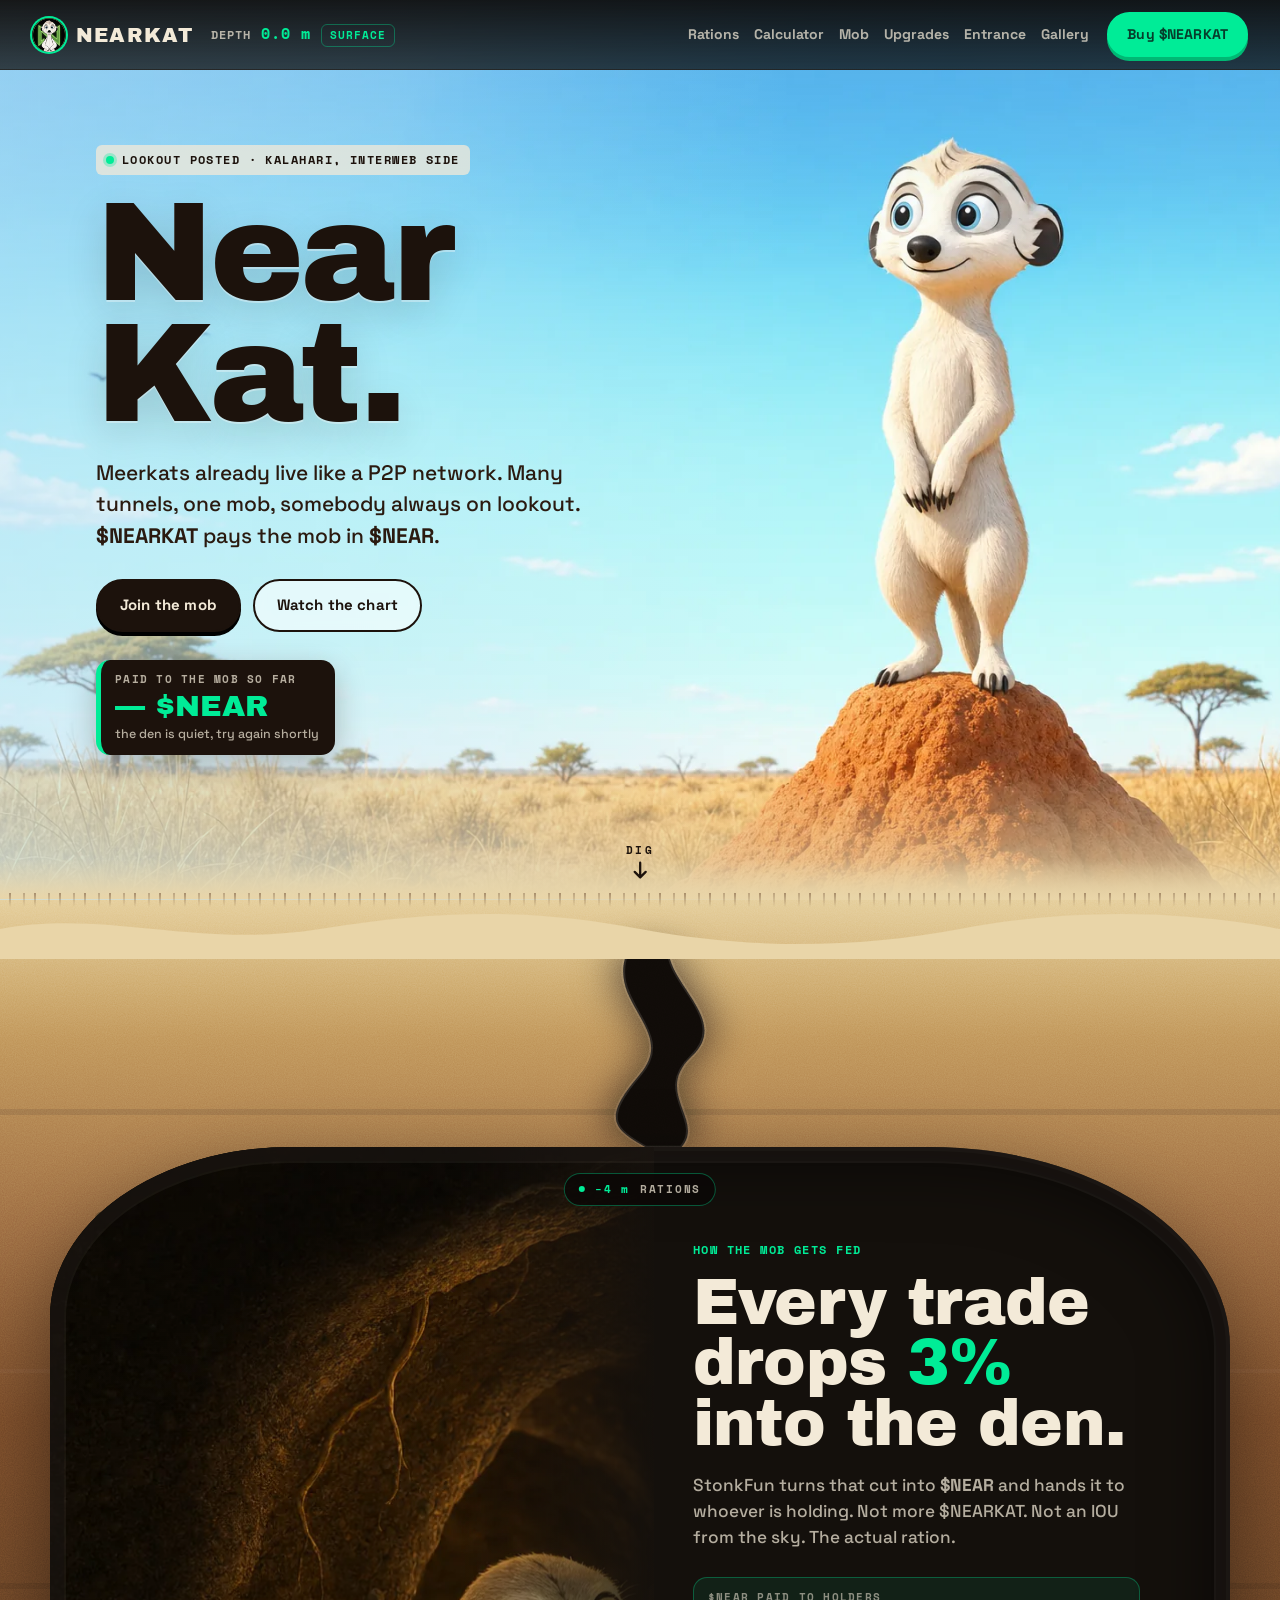
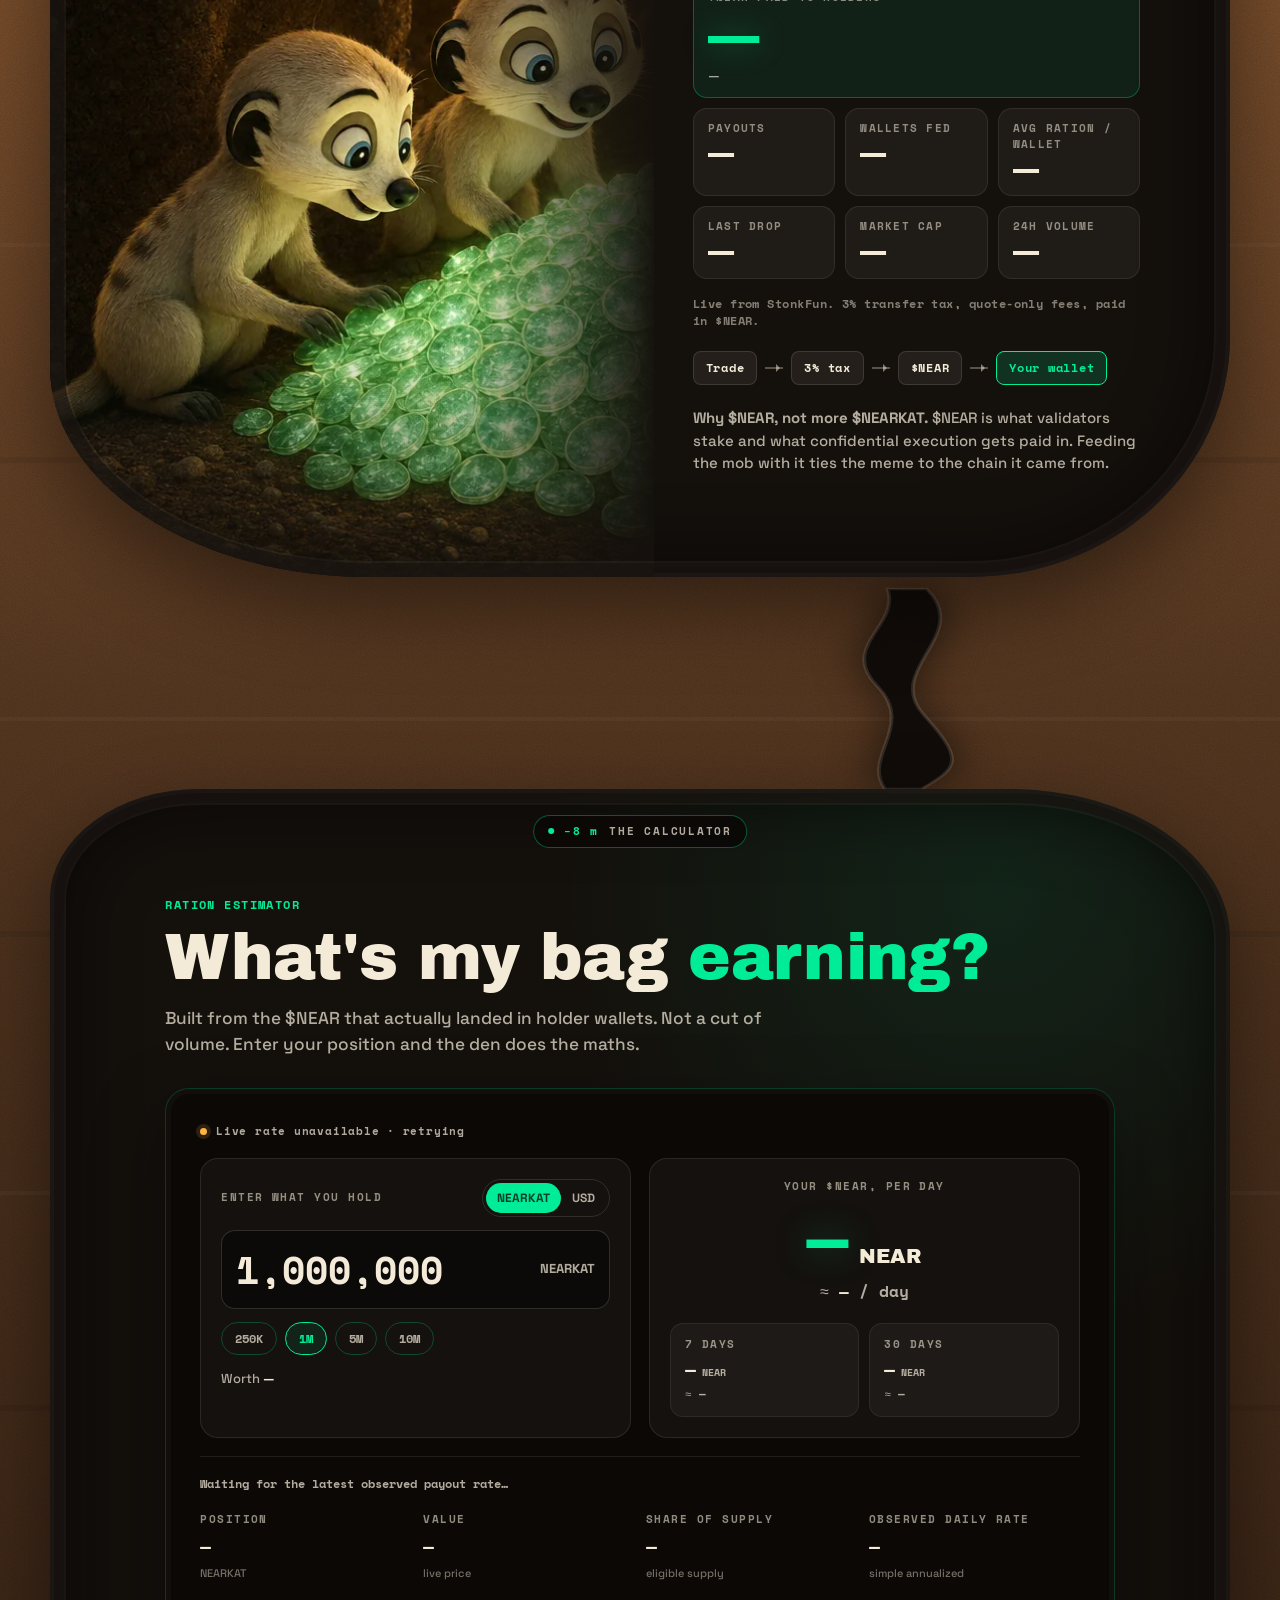
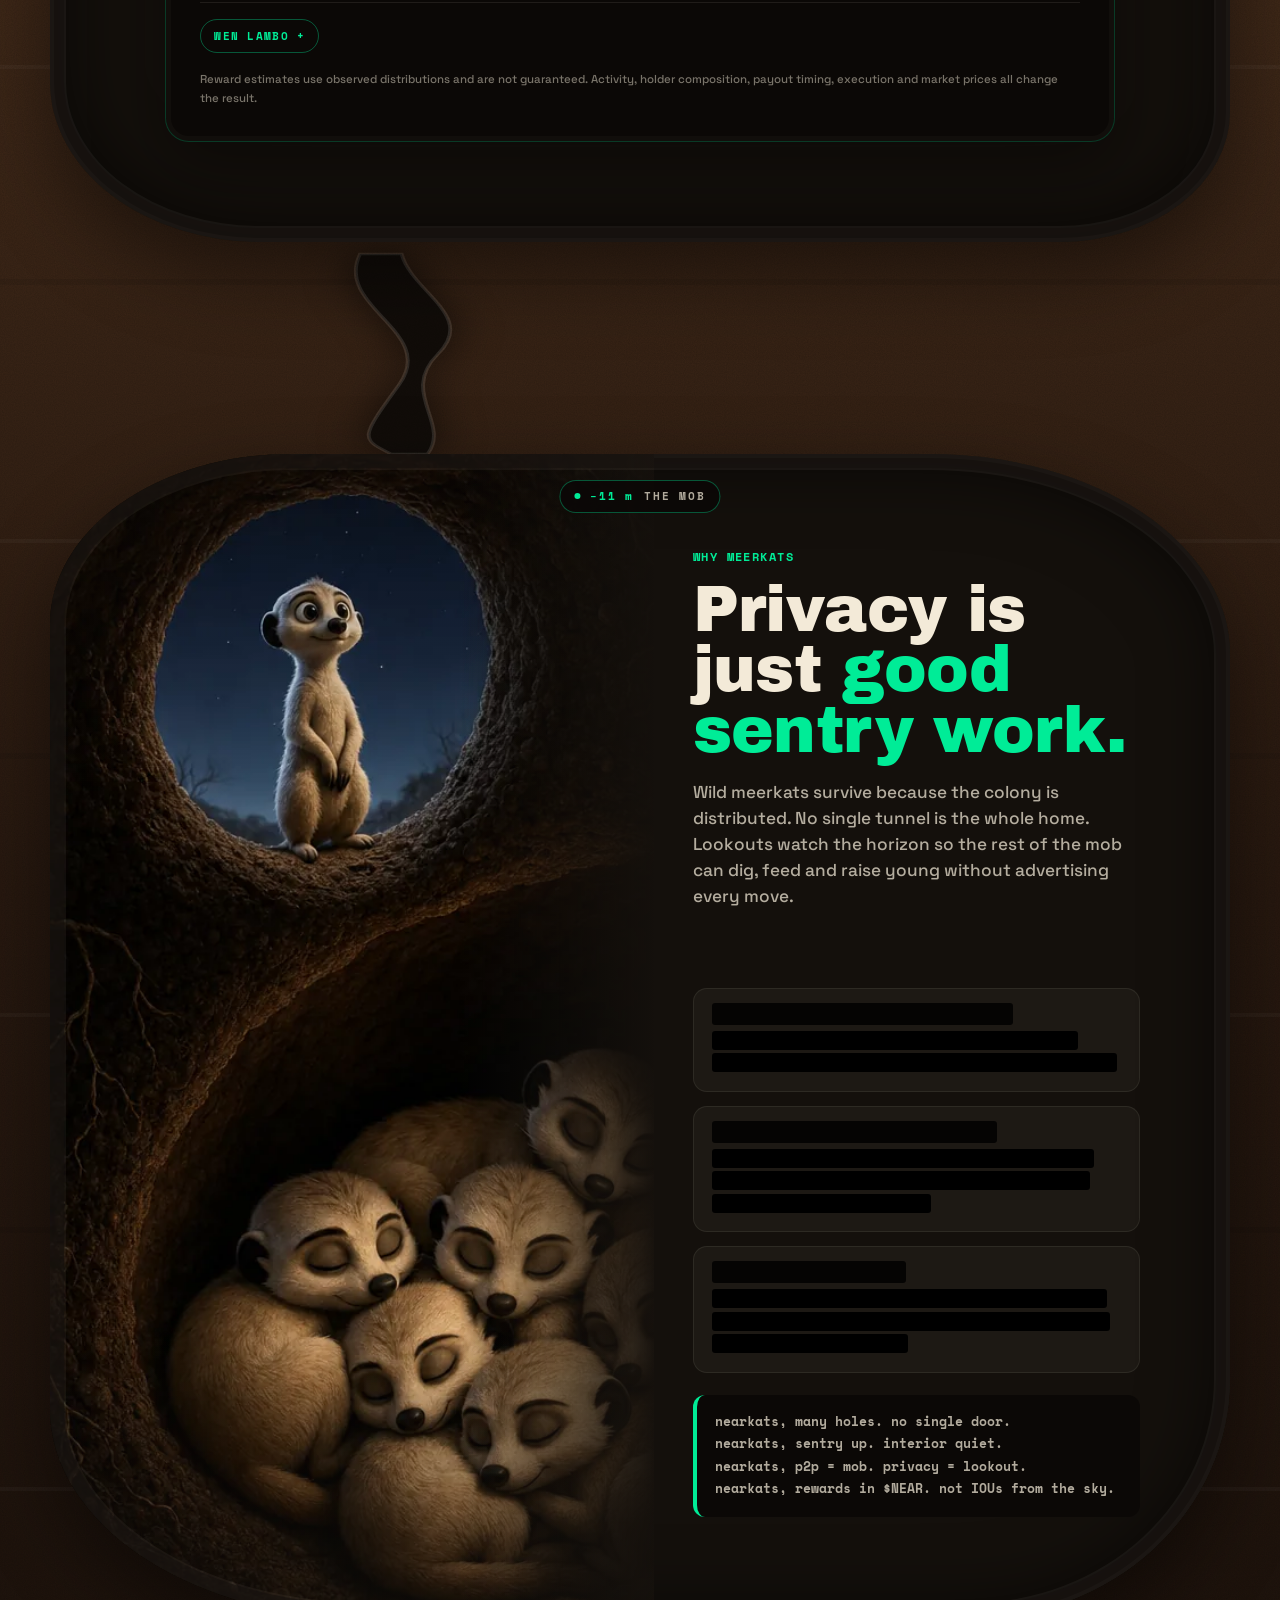
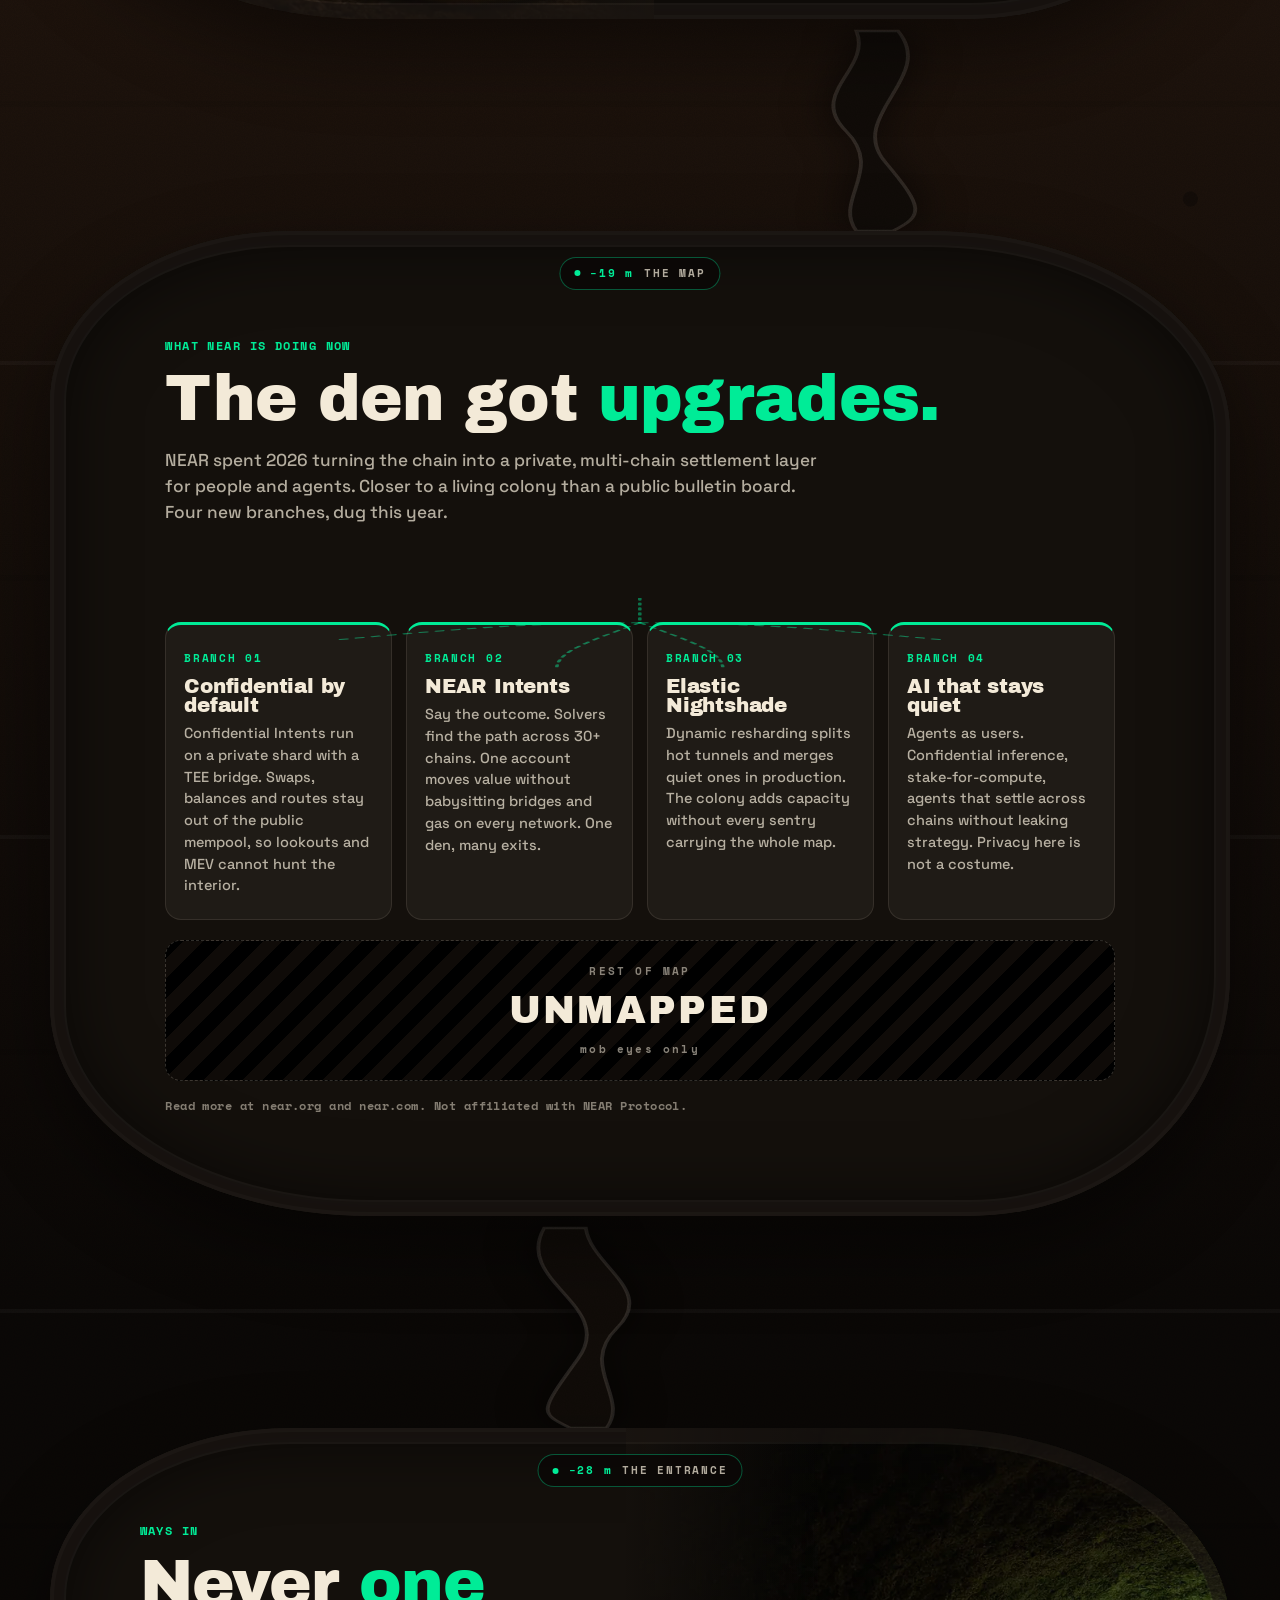
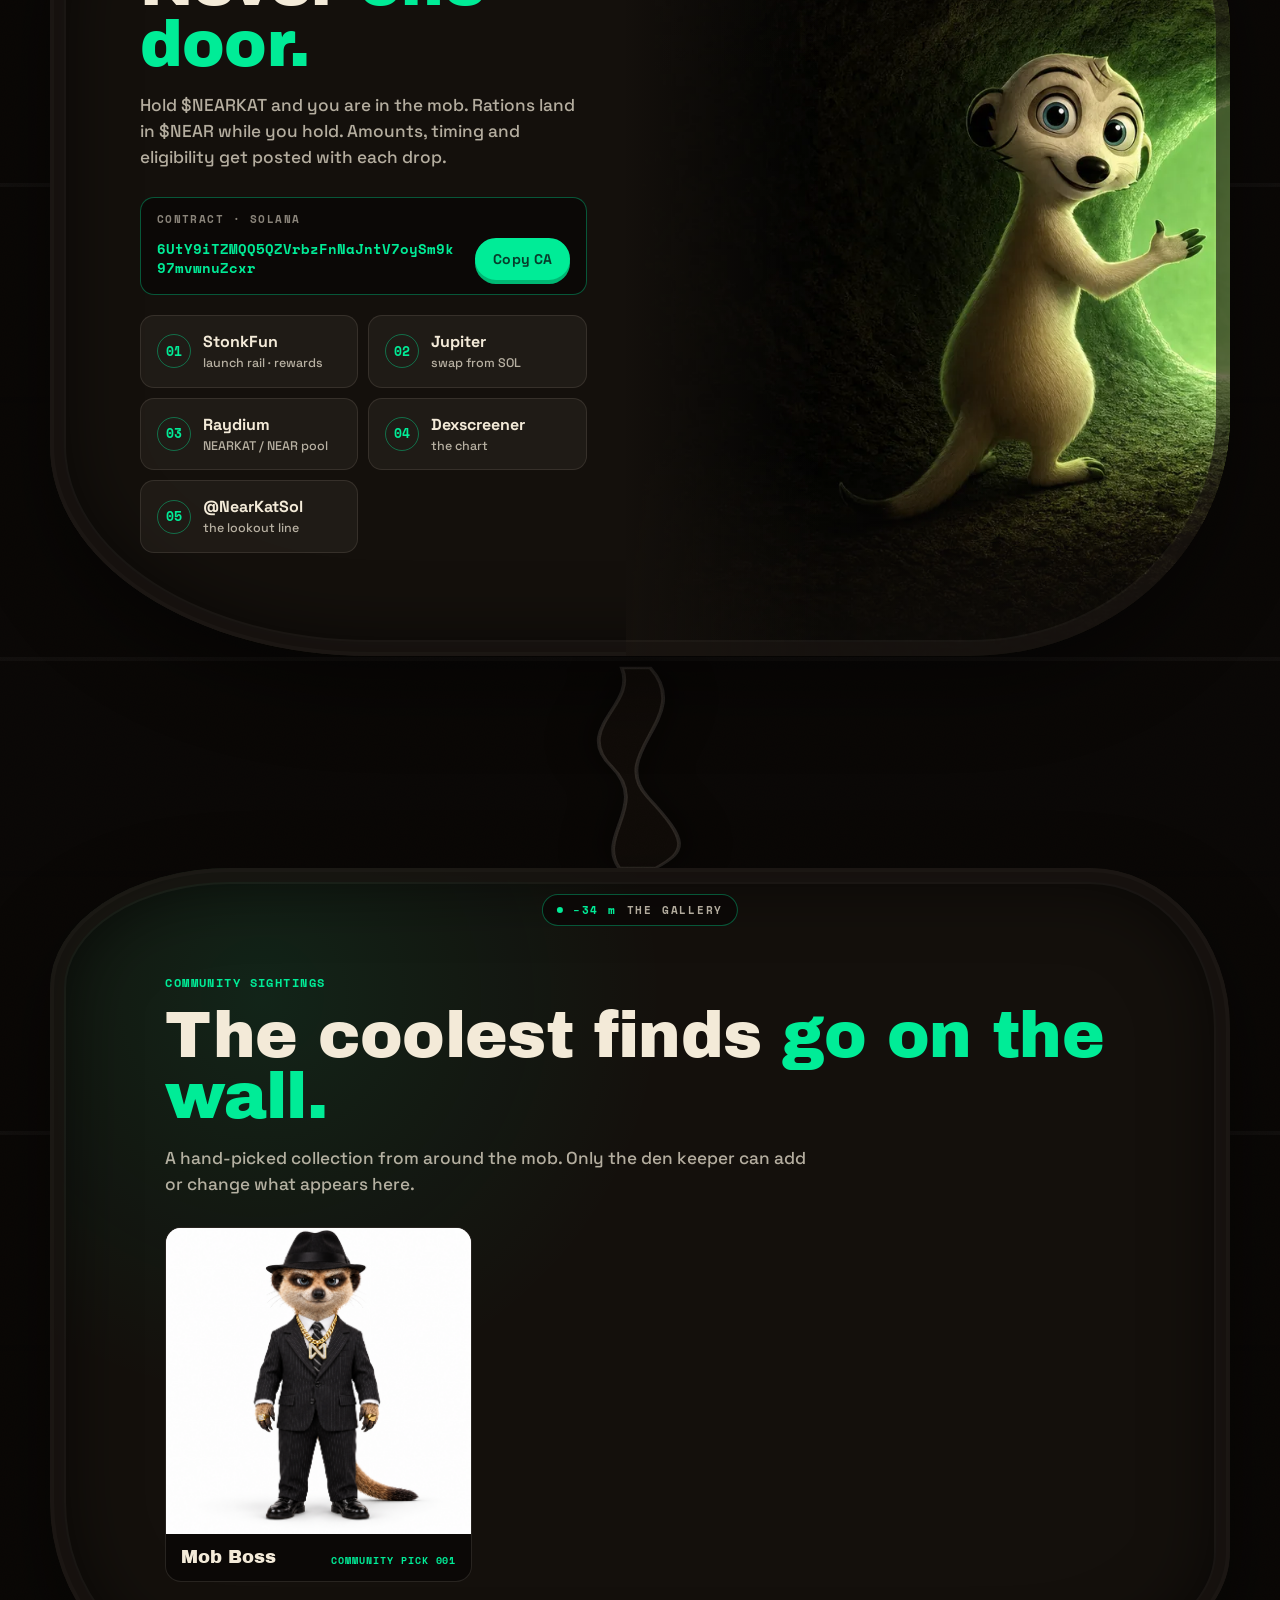
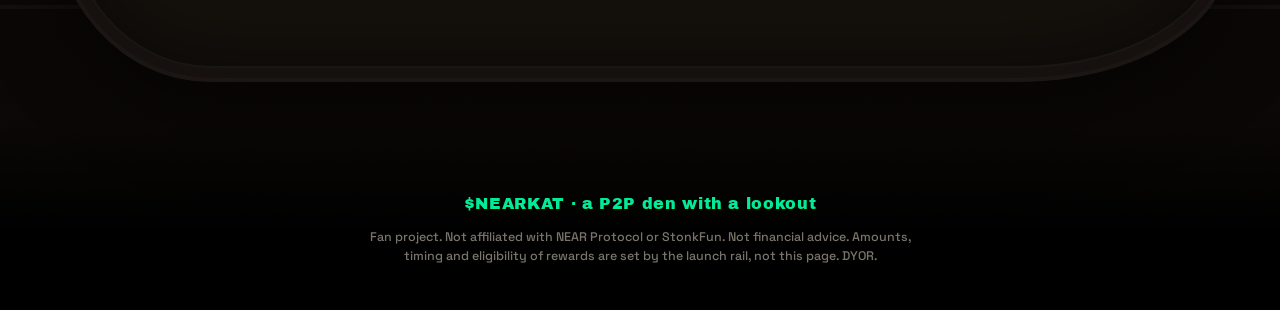
==== commit f4933115: "Restore original den with owner-curated gallery" ====
--- a/site/index.html
+++ b/site/index.html
@@ -3,9 +3,9 @@
 <head>
 <meta charset="utf-8">
 <meta name="viewport" content="width=device-width, initial-scale=1">
-<title>$NEARKAT — The family eats in $NEAR.</title>
-<meta name="description" content="$NEARKAT runs the family business on Solana. Hold the bag. The family eats in $NEAR.">
-<meta name="theme-color" content="#080807">
+<title>$NEARKAT — Many tunnels. One mob. Rewards in $NEAR.</title>
+<meta name="description" content="Meerkats already live like a P2P network. Many tunnels, one mob, somebody always on lookout. $NEARKAT pays the mob in $NEAR.">
+<meta name="theme-color" content="#0b0806">
 <link rel="canonical" href="https://nearkat.xyz/">
 <meta property="og:type" content="website">
 <meta property="og:url" content="https://nearkat.xyz/">
@@ -17,141 +17,342 @@
 <meta name="twitter:card" content="summary_large_image">
 <meta name="twitter:site" content="@NearKatSol">
 <meta name="twitter:image" content="https://nearkat.xyz/img/og.jpg">
-<link rel="icon" type="image/png" href="img/nearkat-boss.png">
-<link rel="apple-touch-icon" href="img/nearkat-boss.png">
+<link rel="icon" type="image/png" sizes="32x32" href="img/icon-32.png">
+<link rel="icon" type="image/png" sizes="64x64" href="img/icon-64.png">
+<link rel="apple-touch-icon" href="img/icon-180.png">
 <link rel="preload" href="fonts/archivoblack.woff2" as="font" type="font/woff2" crossorigin>
 <link rel="preload" href="fonts/grotesk500.woff2" as="font" type="font/woff2" crossorigin>
 <link rel="stylesheet" href="styles.css">
 </head>
 <body>
+
 <header class="nav" id="top">
-  <a class="brand" href="#top" aria-label="NEARKAT home"><span class="brand-mark">N</span><span>NEARKAT</span></a>
-  <p class="family-file"><span>FAMILY FILE</span><strong>001</strong></p>
-  <nav class="links" aria-label="Primary navigation">
-    <a href="#rations">The cut</a><a href="#calculator">The books</a><a href="#mob">The family</a><a href="#upgrades">Territory</a><a href="#gallery">Collection</a>
+  <a class="brand" href="#top" aria-label="NEARKAT home">
+    <img src="img/icon-64.png" alt="" width="34" height="34">
+    <span>NEARKAT</span>
+  </a>
+  <div class="depth" aria-live="off">
+    <span class="depth-label">DEPTH</span>
+    <span class="depth-val" id="depth">0.0 m</span>
+    <span class="depth-loc" id="loc">SURFACE</span>
+  </div>
+  <nav class="links">
+    <a href="#rations">Rations</a>
+    <a href="#calculator">Calculator</a>
+    <a href="#mob">Mob</a>
+    <a href="#upgrades">Upgrades</a>
+    <a href="#entrance">Entrance</a>
+    <a href="#gallery">Gallery</a>
   </nav>
-  <a class="btn btn-gold nav-buy" href="https://www.stonkfun.xyz/token/6UtY9iTZMQQ5QZVrbzFnNaJntV7oySm9k97mvwnuZcxr" target="_blank" rel="noopener">Buy $NEARKAT</a>
+  <a class="btn btn-green nav-buy" href="https://www.stonkfun.xyz/token/6UtY9iTZMQQ5QZVrbzFnNaJntV7oySm9k97mvwnuZcxr" target="_blank" rel="noopener">Buy $NEARKAT</a>
 </header>
 
-<main>
-  <section class="surface" id="surface">
-    <div class="surface-grid">
-      <div class="surface-copy">
-        <p class="eyebrow"><span></span> Solana · family business · est. 2026</p>
-        <h1>Near<br><em>Kat.</em></h1>
-        <p class="lede">The family does business on-chain. Every trade puts 3% in the envelope. Hold the bag. Your cut lands in <strong>$NEAR</strong>.</p>
-        <div class="cta">
-          <a class="btn btn-gold" href="https://www.stonkfun.xyz/token/6UtY9iTZMQQ5QZVrbzFnNaJntV7oySm9k97mvwnuZcxr" target="_blank" rel="noopener">Enter the family</a>
-          <a class="btn btn-outline" href="https://dexscreener.com/solana/6UtY9iTZMQQ5QZVrbzFnNaJntV7oySm9k97mvwnuZcxr" target="_blank" rel="noopener">Open the chart</a>
-        </div>
-        <a class="take-card" href="#rations"><span>Total family take</span><strong class="chip-near">— $NEAR</strong><small class="chip-usd">checking the ledger…</small></a>
-      </div>
-      <figure class="boss-card">
-        <div class="boss-card-top"><span>SUBJECT 001</span><span>ACTIVE</span></div>
-        <img src="img/nearkat-boss.png" alt="NEARKAT in a black pinstripe suit, fedora and gold chain" fetchpriority="high">
-        <figcaption><span>THE BOSS</span><strong>NEARKAT</strong><small>Keep the books balanced.</small></figcaption>
-      </figure>
-    </div>
-    <a class="scroll-note" href="#rations"><span>Review the files</span><i>↓</i></a>
-  </section>
-
-  <section class="ticker" aria-label="NEARKAT summary"><span>THE FAMILY EATS IN $NEAR</span><i>◆</i><span>3% GOES IN THE ENVELOPE</span><i>◆</i><span>NO CLAIM BUTTON</span><i>◆</i><span>NO EMPTY PROMISES</span></section>
-
-  <section class="chamber dossier" id="rations">
-    <div class="section-head">
-      <p class="marker"><span class="m-depth">FILE 01</span><span class="m-name">THE CUT</span></p>
-      <h2>Every trade kicks <em>3%</em> upstairs.</h2>
-      <p>StonkFun turns the cut into $NEAR and pays the wallets holding $NEARKAT. No staking ceremony. No claim window. The arrangement runs automatically.</p>
-    </div>
-    <div class="ledger">
-      <div class="ledger-title"><span>LIVE DISTRIBUTION LEDGER</span><small id="s-meta">Connecting to StonkFun…</small></div>
-      <div class="stats" id="stats">
-        <div class="stat lead"><span class="s-label">$NEAR paid to the family</span><span class="s-val" id="s-near">—</span><span class="s-sub" id="s-usd">—</span></div>
-        <div class="stat"><span class="s-label">Envelopes sent</span><span class="s-val" id="s-payouts">—</span></div>
-        <div class="stat"><span class="s-label">Wallets at the table</span><span class="s-val" id="s-holders">—</span></div>
-        <div class="stat"><span class="s-label">Average cut</span><span class="s-val" id="s-avg">—</span></div>
-        <div class="stat"><span class="s-label">Last envelope</span><span class="s-val" id="s-last">—</span></div>
-        <div class="stat"><span class="s-label">Market cap</span><span class="s-val" id="s-mcap">—</span></div>
-        <div class="stat"><span class="s-label">24h volume</span><span class="s-val" id="s-vol">—</span></div>
-      </div>
-      <div class="flow" aria-label="How rewards move"><span>Trade</span><b>→</b><span>3% cut</span><b>→</b><span>$NEAR</span><b>→</b><span>Your wallet</span></div>
-    </div>
-  </section>
-
-  <section class="chamber dossier alt" id="calculator">
-    <div class="section-head">
-      <p class="marker"><span class="m-depth">FILE 02</span><span class="m-name">THE BOOKS</span></p>
-      <h2>Know what your seat at the table <em>earns.</em></h2>
-      <p>Built from the $NEAR that actually reached holder wallets. Enter your position. The books do the rest.</p>
-    </div>
-    <div class="reward-calc" id="reward-calc">
-      <div class="calc-status" id="calc-status"><span></span> Fetching the latest ration rate…</div>
-      <div class="calc-grid">
-        <div class="calc-input-panel">
-          <div class="calc-label-row"><label for="calc-balance" id="calc-input-label">Your position</label><div class="calc-modes" role="group" aria-label="Position input unit"><button type="button" data-calc-mode="tokens" aria-pressed="true">NEARKAT</button><button type="button" data-calc-mode="usd" aria-pressed="false">USD</button></div></div>
-          <div class="calc-input-wrap"><span class="calc-prefix" id="calc-prefix" hidden>$</span><input id="calc-balance" type="text" inputmode="decimal" autocomplete="off" aria-label="NEARKAT balance" value="1,000,000"><span class="calc-suffix" id="calc-suffix">NEARKAT</span></div>
-          <div class="calc-presets" id="calc-presets"><button type="button" data-value="250000">250K</button><button type="button" data-value="1000000" class="active">1M</button><button type="button" data-value="5000000">5M</button><button type="button" data-value="10000000">10M</button></div>
-          <p class="calc-worth">Position value <strong id="calc-worth">—</strong> <span id="calc-token-price"></span></p>
-        </div>
-        <div class="calc-output-panel" aria-live="polite">
-          <span class="calc-overline">Estimated daily cut</span><div class="calc-main-value"><strong id="calc-near-day">—</strong><span>NEAR</span></div><p class="calc-usd-day">≈ <strong id="calc-usd-day">—</strong> / day</p>
-          <div class="calc-periods"><div><span>7 days</span><strong id="calc-near-7">—</strong><small id="calc-usd-7">≈ —</small></div><div><span>30 days</span><strong id="calc-near-30">—</strong><small id="calc-usd-30">≈ —</small></div></div>
-        </div>
-      </div>
-      <p class="calc-equation" id="calc-equation">Waiting for the latest observed payout rate…</p>
-      <dl class="calc-facts"><div><dt>Position</dt><dd id="calc-position">—</dd><small>NEARKAT</small></div><div><dt>Value</dt><dd id="calc-value">—</dd><small id="calc-value-sub">live price</small></div><div><dt>Share of supply</dt><dd id="calc-share">—</dd><small>eligible supply</small></div><div><dt>Observed daily rate</dt><dd id="calc-rate">—</dd><small id="calc-rate-sub">simple annualized</small></div></dl>
-      <details class="calc-lambo"><summary>When does the car arrive? <span>+</span></summary><div><span>At the observed pace</span><strong id="calc-lambo">—</strong><small>$270K car ÷ estimated daily rewards</small></div></details>
-      <p class="calc-note" id="calc-note">Reward estimates use observed distributions and are not guaranteed.</p>
-    </div>
-  </section>
-
-  <section class="chamber family" id="mob">
-    <div class="family-portrait" aria-hidden="true"><img src="img/nearkat-boss.png" alt=""></div>
-    <div class="family-copy">
-      <p class="marker"><span class="m-depth">FILE 03</span><span class="m-name">THE FAMILY</span></p>
-      <p class="eyebrow gold">The code keeps the oath</p>
-      <h2>Quiet business.<br><em>Clean books.</em></h2>
-      <p class="family-lede">A mob is not one loud voice. It is a network that knows its role. Holders take the cut. Validators keep the lights on. The lookout watches the street.</p>
-      <ol class="family-rules">
-        <li><span>01</span><div><h3>The family eats together.</h3><p>Rewards leave in $NEAR. The token does not pay you with more promises about itself.</p></div></li>
-        <li><span>02</span><div><h3>The interior stays quiet.</h3><p>NEAR's confidential execution and intent routing keep the business away from the open mempool.</p></div></li>
-        <li><span>03</span><div><h3>The ledger is the boss.</h3><p>No lone hero owns the network. The rules execute, the wallets settle, and the family sees the result.</p></div></li>
-      </ol>
-    </div>
-  </section>
-
-  <section class="chamber dossier" id="upgrades">
-    <div class="section-head"><p class="marker"><span class="m-depth">FILE 04</span><span class="m-name">THE TERRITORY</span></p><h2>One operation.<br><em>Many borders.</em></h2><p>NEAR is building a private, multi-chain settlement layer for people and agents. The territory keeps expanding without putting every move on the street.</p></div>
-    <ol class="territory-grid">
-      <li><span>01 / CONFIDENTIAL</span><h3>Business behind closed doors.</h3><p>Confidential Intents use private execution so balances, routes and strategy stay away from the public mempool.</p></li>
-      <li><span>02 / INTENTS</span><h3>Name the outcome.</h3><p>Solvers find the route across chains. One instruction, many exits, less bridge babysitting.</p></li>
-      <li><span>03 / NIGHTSHADE</span><h3>Scale the operation.</h3><p>Dynamic resharding splits busy territory and merges quiet territory while the network keeps moving.</p></li>
-      <li><span>04 / AGENTS</span><h3>Machines can keep confidence.</h3><p>Private inference and chain abstraction let agents act without announcing the whole strategy.</p></li>
-    </ol>
-    <p class="source-note">Read more at near.org and near.com. Not affiliated with NEAR Protocol.</p>
-  </section>
-
-  <section class="chamber business" id="entrance">
-    <div class="section-head"><p class="marker"><span class="m-depth">FILE 05</span><span class="m-name">DO BUSINESS</span></p><h2>One address.<br><em>Verify it twice.</em></h2><p>Hold $NEARKAT and you are at the table. Rewards arrive in $NEAR while you hold.</p></div>
-    <div class="ca"><span class="ca-label">Contract · Solana</span><code id="ca">6UtY9iTZMQQ5QZVrbzFnNaJntV7oySm9k97mvwnuZcxr</code><button class="btn btn-gold" id="copy" type="button">Copy address</button></div>
-    <div class="doors">
-      <a class="door" href="https://www.stonkfun.xyz/token/6UtY9iTZMQQ5QZVrbzFnNaJntV7oySm9k97mvwnuZcxr" target="_blank" rel="noopener"><span>01</span><strong>StonkFun</strong><small>Launch rail · rewards</small><b>↗</b></a>
-      <a class="door" href="https://jup.ag/swap/SOL-6UtY9iTZMQQ5QZVrbzFnNaJntV7oySm9k97mvwnuZcxr" target="_blank" rel="noopener"><span>02</span><strong>Jupiter</strong><small>Swap from SOL</small><b>↗</b></a>
-      <a class="door" href="https://raydium.io/swap/?inputMint=sol&outputMint=6UtY9iTZMQQ5QZVrbzFnNaJntV7oySm9k97mvwnuZcxr" target="_blank" rel="noopener"><span>03</span><strong>Raydium</strong><small>NEARKAT / NEAR pool</small><b>↗</b></a>
-      <a class="door" href="https://dexscreener.com/solana/6UtY9iTZMQQ5QZVrbzFnNaJntV7oySm9k97mvwnuZcxr" target="_blank" rel="noopener"><span>04</span><strong>Dexscreener</strong><small>Watch the books</small><b>↗</b></a>
-      <a class="door" href="https://x.com/NearKatSol" target="_blank" rel="noopener"><span>05</span><strong>@NearKatSol</strong><small>The family line</small><b>↗</b></a>
-    </div>
-  </section>
-
-  <section class="chamber collection" id="gallery">
-    <div class="collection-head"><div><p class="marker"><span class="m-depth">FILE 06</span><span class="m-name">THE COLLECTION</span></p><h2>The family<br><em>album.</em></h2></div><p>The strongest NEARKAT pieces live here. Open one for the full-resolution file. Send us the next picture and it joins the wall.</p></div>
-    <div class="gallery-grid" id="gallery-grid" aria-live="polite"></div>
-  </section>
-
-  <footer class="bottom"><a class="brand footer-brand" href="#top"><span class="brand-mark">N</span><span>NEARKAT</span></a><p>THE FAMILY EATS IN $NEAR.</p><p class="disc">Fan project. Not affiliated with NEAR Protocol or StonkFun. Not financial advice. Reward amounts, timing and eligibility are controlled by the launch rail. DYOR.</p></footer>
+<!-- ============ SURFACE ============ -->
+<section class="surface" id="surface">
+  <picture class="surface-art">
+    <source media="(max-width: 700px)" srcset="img/hero-m.webp" type="image/webp">
+    <source srcset="img/hero.webp" type="image/webp">
+    <img src="img/hero.jpg" alt="A lone meerkat sentry standing on a termite mound under a wide Kalahari sky" fetchpriority="high">
+  </picture>
+
+  <div class="hawks" aria-hidden="true">
+    <svg class="hawk h1" viewBox="0 0 64 24"><path d="M2 14c8-8 16-9 22-3 3 3 5 3 8 3s5 0 8-3c6-6 14-5 22 3-8-3-14-2-19 2-3 2-6 3-11 3s-8-1-11-3c-5-4-11-5-19-2z"/></svg>
+    <svg class="hawk h2" viewBox="0 0 64 24"><path d="M2 14c8-8 16-9 22-3 3 3 5 3 8 3s5 0 8-3c6-6 14-5 22 3-8-3-14-2-19 2-3 2-6 3-11 3s-8-1-11-3c-5-4-11-5-19-2z"/></svg>
+    <svg class="hawk h3" viewBox="0 0 64 24"><path d="M2 14c8-8 16-9 22-3 3 3 5 3 8 3s5 0 8-3c6-6 14-5 22 3-8-3-14-2-19 2-3 2-6 3-11 3s-8-1-11-3c-5-4-11-5-19-2z"/></svg>
+  </div>
+
+  <div class="surface-copy">
+    <p class="kicker"><span class="dot"></span> Lookout posted · Kalahari, interweb side</p>
+    <h1>Near<br>Kat.</h1>
+    <p class="lede">Meerkats already live like a P2P network. Many tunnels, one mob, somebody always on lookout. <strong>$NEARKAT</strong> pays the mob in <strong>$NEAR</strong>.</p>
+    <div class="cta">
+      <a class="btn btn-dark" href="https://www.stonkfun.xyz/token/6UtY9iTZMQQ5QZVrbzFnNaJntV7oySm9k97mvwnuZcxr" target="_blank" rel="noopener">Join the mob</a>
+      <a class="btn btn-ghost" href="https://dexscreener.com/solana/6UtY9iTZMQQ5QZVrbzFnNaJntV7oySm9k97mvwnuZcxr" target="_blank" rel="noopener">Watch the chart</a>
+    </div>
+    <a class="ration-chip chip-desk" href="#rations">
+      <span class="chip-label">Paid to the mob so far</span>
+      <span class="chip-val chip-near">— $NEAR</span>
+      <span class="chip-sub chip-usd">fetching from the den…</span>
+    </a>
+  </div>
+
+  <a class="ration-chip chip-mob" href="#rations">
+    <span class="chip-label">Paid to the mob so far</span>
+    <span class="chip-val chip-near">— $NEAR</span>
+    <span class="chip-sub chip-usd">fetching from the den…</span>
+  </a>
+
+  <a class="dig" href="#rations" aria-label="Dig down">
+    <span>DIG</span>
+    <svg viewBox="0 0 24 24" aria-hidden="true"><path d="M12 3v16m0 0l-6-6m6 6l6-6" fill="none" stroke="currentColor" stroke-width="2.5" stroke-linecap="round" stroke-linejoin="round"/></svg>
+  </a>
+</section>
+
+<!-- ============ THE DEN (cross-section) ============ -->
+<main class="den">
+  <div class="groundline" aria-hidden="true">
+    <svg viewBox="0 0 1440 60" preserveAspectRatio="none"><path d="M0 30 C120 10 220 50 360 30 S600 10 720 30 S960 50 1080 30 S1320 10 1440 30 V60 H0Z"/></svg>
+    <div class="grass"></div>
+  </div>
+
+  <!-- tunnel from surface -->
+  <div class="tunnel t0" aria-hidden="true"><svg viewBox="0 0 200 220" preserveAspectRatio="none"><path class="bore" d="M92 0 C 70 60, 130 90, 100 140 S 80 200, 104 220 L 132 220 C 150 190, 110 160, 140 120 S 120 40, 122 0 Z"/></svg></div>
+
+  <!-- ---------- RATIONS ---------- -->
+  <section class="chamber rations" id="rations">
+    <div class="chamber-shell">
+      <div class="marker"><span class="m-depth">−4 m</span><span class="m-name">RATIONS</span></div>
+      <picture class="chamber-art">
+        <source srcset="img/rations.webp" type="image/webp">
+        <img src="img/rations.jpg" alt="Meerkats in an earth chamber gathered around a pile of glowing green coins" loading="lazy">
+      </picture>
+      <div class="chamber-copy">
+        <p class="kicker">How the mob gets fed</p>
+        <h2>Every trade drops <em>3%</em> into the den.</h2>
+        <p class="body">StonkFun turns that cut into <strong>$NEAR</strong> and hands it to whoever is holding. Not more $NEARKAT. Not an IOU from the sky. The actual ration.</p>
+
+        <div class="stats" id="stats">
+          <div class="stat big">
+            <span class="s-label">$NEAR paid to holders</span>
+            <span class="s-val" id="s-near">—</span>
+            <span class="s-sub" id="s-usd">—</span>
+          </div>
+          <div class="stat"><span class="s-label">Payouts</span><span class="s-val" id="s-payouts">—</span></div>
+          <div class="stat"><span class="s-label">Wallets fed</span><span class="s-val" id="s-holders">—</span></div>
+          <div class="stat"><span class="s-label">Avg ration / wallet</span><span class="s-val" id="s-avg">—</span></div>
+          <div class="stat"><span class="s-label">Last drop</span><span class="s-val" id="s-last">—</span></div>
+          <div class="stat"><span class="s-label">Market cap</span><span class="s-val" id="s-mcap">—</span></div>
+          <div class="stat"><span class="s-label">24h volume</span><span class="s-val" id="s-vol">—</span></div>
+        </div>
+        <p class="fine" id="s-meta">Live from StonkFun. 3% transfer tax, quote-only fees, paid in $NEAR.</p>
+
+        <div class="flow" aria-label="How the tax becomes NEAR">
+          <span>Trade</span><i></i><span>3% tax</span><i></i><span>$NEAR</span><i></i><span class="glow">Your wallet</span>
+        </div>
+
+        <p class="body small"><strong>Why $NEAR, not more $NEARKAT.</strong> $NEAR is what validators stake and what confidential execution gets paid in. Feeding the mob with it ties the meme to the chain it came from.</p>
+      </div>
+    </div>
+  </section>
+
+  <div class="tunnel tc" aria-hidden="true"><svg viewBox="0 0 200 260" preserveAspectRatio="none"><path class="bore" d="M112 0 C 148 60, 78 104, 110 164 S 136 232, 108 260 L 80 260 C 62 218, 104 178, 74 126 S 92 48, 82 0 Z"/></svg></div>
+
+  <!-- ---------- REWARD CALCULATOR ---------- -->
+  <section class="chamber calculator-chamber" id="calculator">
+    <div class="chamber-shell">
+      <div class="marker"><span class="m-depth">−8 m</span><span class="m-name">THE CALCULATOR</span></div>
+      <div class="chamber-copy wide">
+        <p class="kicker">Ration estimator</p>
+        <h2>What's my bag <em>earning?</em></h2>
+        <p class="body">Built from the $NEAR that actually landed in holder wallets. Not a cut of volume. Enter your position and the den does the maths.</p>
+
+        <div class="reward-calc" id="reward-calc">
+          <div class="calc-status" id="calc-status"><span></span> Fetching the latest ration rate…</div>
+          <div class="calc-grid">
+            <div class="calc-input-panel">
+              <div class="calc-label-row">
+                <label for="calc-balance" id="calc-input-label">Enter what you hold</label>
+                <div class="calc-modes" role="group" aria-label="Position input unit">
+                  <button type="button" data-calc-mode="tokens" aria-pressed="true">NEARKAT</button>
+                  <button type="button" data-calc-mode="usd" aria-pressed="false">USD</button>
+                </div>
+              </div>
+              <div class="calc-input-wrap">
+                <span class="calc-prefix" id="calc-prefix" hidden>$</span>
+                <input id="calc-balance" type="text" inputmode="decimal" autocomplete="off" aria-label="NEARKAT balance" value="1,000,000">
+                <span class="calc-suffix" id="calc-suffix">NEARKAT</span>
+              </div>
+              <div class="calc-presets" id="calc-presets">
+                <button type="button" data-value="250000">250K</button>
+                <button type="button" data-value="1000000" class="active">1M</button>
+                <button type="button" data-value="5000000">5M</button>
+                <button type="button" data-value="10000000">10M</button>
+              </div>
+              <p class="calc-worth">Worth <strong id="calc-worth">—</strong> <span id="calc-token-price"></span></p>
+            </div>
+
+            <div class="calc-output-panel" aria-live="polite">
+              <span class="calc-overline">Your $NEAR, per day</span>
+              <div class="calc-main-value"><strong id="calc-near-day">—</strong><span>NEAR</span></div>
+              <p class="calc-usd-day">≈ <strong id="calc-usd-day">—</strong> / day</p>
+              <div class="calc-periods">
+                <div><span>7 days</span><strong id="calc-near-7">—</strong><small id="calc-usd-7">≈ —</small></div>
+                <div><span>30 days</span><strong id="calc-near-30">—</strong><small id="calc-usd-30">≈ —</small></div>
+              </div>
+            </div>
+          </div>
+
+          <p class="calc-equation" id="calc-equation">Waiting for the latest observed payout rate…</p>
+          <dl class="calc-facts">
+            <div><dt>Position</dt><dd id="calc-position">—</dd><small>NEARKAT</small></div>
+            <div><dt>Value</dt><dd id="calc-value">—</dd><small id="calc-value-sub">live price</small></div>
+            <div><dt>Share of supply</dt><dd id="calc-share">—</dd><small>eligible supply</small></div>
+            <div><dt>Observed daily rate</dt><dd id="calc-rate">—</dd><small id="calc-rate-sub">simple annualized</small></div>
+          </dl>
+
+          <details class="calc-lambo">
+            <summary>Wen lambo <span>+</span></summary>
+            <div><span>At the observed pace</span><strong id="calc-lambo">—</strong><small>$270K car ÷ estimated daily rewards</small></div>
+          </details>
+
+          <p class="calc-note" id="calc-note">Reward estimates use observed distributions and are not guaranteed. Activity, holder composition, payout timing, execution and market prices all change the result.</p>
+        </div>
+      </div>
+    </div>
+  </section>
+
+  <div class="tunnel t1" aria-hidden="true"><svg viewBox="0 0 200 260" preserveAspectRatio="none"><path class="bore" d="M60 0 C 40 70, 120 100, 90 170 S 60 240, 84 260 L 112 260 C 130 220, 90 180, 120 130 S 100 50, 92 0 Z"/></svg></div>
+
+  <!-- ---------- THE MOB ---------- -->
+  <section class="chamber mob" id="mob">
+    <div class="chamber-shell">
+      <div class="marker"><span class="m-depth">−11 m</span><span class="m-name">THE MOB</span></div>
+      <picture class="chamber-art">
+        <source srcset="img/clan.webp" type="image/webp">
+        <img src="img/clan.jpg" alt="A sentry meerkat in a tunnel mouth above a chamber of sleeping meerkats" loading="lazy">
+      </picture>
+      <div class="chamber-copy">
+        <p class="kicker">Why meerkats</p>
+        <h2>Privacy is just <em>good sentry work.</em></h2>
+        <p class="body">Wild meerkats survive because the colony is distributed. No single tunnel is the whole home. Lookouts watch the horizon so the rest of the mob can dig, feed and raise young without advertising every move.</p>
+
+        <div class="stamp" data-stamp>SENTRY · ALL CLEAR</div>
+
+        <ul class="rules">
+          <li>
+            <h3><span class="redact">Many tunnels, not one vault.</span></h3>
+            <p><span class="redact">A den is a graph. If one entrance collapses, traffic reroutes. That is sharding and P2P routing, in dirt form.</span></p>
+          </li>
+          <li>
+            <h3><span class="redact">One lookout, quiet interior.</span></h3>
+            <p><span class="redact">Sentries stand up so the warren stays private. Keep balances, routes and timing off the open sky where predators and MEV bots hunt.</span></p>
+          </li>
+          <li>
+            <h3><span class="redact">Mob first, no king.</span></h3>
+            <p><span class="redact">Meerkats are not lone heroes. Builders, validators and holders are the colony. NearKat points at the network. It is not a substitute for it.</span></p>
+          </li>
+        </ul>
+
+        <pre class="calls" aria-label="Short calls">nearkats, many holes. no single door.
+nearkats, sentry up. interior quiet.
+nearkats, p2p = mob. privacy = lookout.
+nearkats, rewards in $NEAR. not IOUs from the sky.</pre>
+      </div>
+    </div>
+  </section>
+
+  <div class="tunnel t2" aria-hidden="true"><svg viewBox="0 0 200 260" preserveAspectRatio="none"><path class="bore" d="M120 0 C 150 60, 80 110, 110 170 S 140 240, 116 260 L 88 260 C 70 220, 110 180, 80 130 S 100 50, 88 0 Z"/></svg></div>
+
+  <!-- ---------- UPGRADES ---------- -->
+  <section class="chamber upgrades" id="upgrades">
+    <div class="chamber-shell">
+      <div class="marker"><span class="m-depth">−19 m</span><span class="m-name">THE MAP</span></div>
+      <div class="chamber-copy wide">
+        <p class="kicker">What NEAR is doing now</p>
+        <h2>The den got <em>upgrades.</em></h2>
+        <p class="body">NEAR spent 2026 turning the chain into a private, multi-chain settlement layer for people and agents. Closer to a living colony than a public bulletin board. Four new branches, dug this year.</p>
+
+        <div class="map">
+          <svg class="map-lines" viewBox="0 0 800 340" preserveAspectRatio="none" aria-hidden="true">
+            <path d="M400 0 V70" />
+            <path d="M400 70 C 300 70, 240 90, 140 120" />
+            <path d="M400 70 C 360 120, 330 150, 330 200" />
+            <path d="M400 70 C 440 120, 470 150, 470 200" />
+            <path d="M400 70 C 500 70, 560 90, 660 120" />
+          </svg>
+          <ol class="branches">
+            <li>
+              <span class="b-id">BRANCH 01</span>
+              <h3>Confidential by default</h3>
+              <p>Confidential Intents run on a private shard with a TEE bridge. Swaps, balances and routes stay out of the public mempool, so lookouts and MEV cannot hunt the interior.</p>
+            </li>
+            <li>
+              <span class="b-id">BRANCH 02</span>
+              <h3>NEAR Intents</h3>
+              <p>Say the outcome. Solvers find the path across 30+ chains. One account moves value without babysitting bridges and gas on every network. One den, many exits.</p>
+            </li>
+            <li>
+              <span class="b-id">BRANCH 03</span>
+              <h3>Elastic Nightshade</h3>
+              <p>Dynamic resharding splits hot tunnels and merges quiet ones in production. The colony adds capacity without every sentry carrying the whole map.</p>
+            </li>
+            <li>
+              <span class="b-id">BRANCH 04</span>
+              <h3>AI that stays quiet</h3>
+              <p>Agents as users. Confidential inference, stake-for-compute, agents that settle across chains without leaking strategy. Privacy here is not a costume.</p>
+            </li>
+          </ol>
+          <div class="map-classified" aria-hidden="true">
+            <span>REST OF MAP</span><strong>UNMAPPED</strong><span>mob eyes only</span>
+          </div>
+        </div>
+        <p class="fine">Read more at near.org and near.com. Not affiliated with NEAR Protocol.</p>
+      </div>
+    </div>
+  </section>
+
+  <div class="tunnel t3" aria-hidden="true"><svg viewBox="0 0 200 260" preserveAspectRatio="none"><path class="bore" d="M84 0 C 60 70, 140 100, 110 170 S 80 240, 104 260 L 132 260 C 150 220, 110 180, 140 130 S 120 50, 116 0 Z"/></svg></div>
+
+  <!-- ---------- ENTRANCE ---------- -->
+  <section class="chamber entrance" id="entrance">
+    <div class="chamber-shell">
+      <div class="marker"><span class="m-depth">−28 m</span><span class="m-name">THE ENTRANCE</span></div>
+      <picture class="chamber-art">
+        <source srcset="img/entrance.webp" type="image/webp">
+        <img src="img/entrance.jpg" alt="A meerkat beside a tunnel mouth glowing green, inviting you in" loading="lazy">
+      </picture>
+      <div class="chamber-copy">
+        <p class="kicker">Ways in</p>
+        <h2>Never <em>one door.</em></h2>
+        <p class="body">Hold $NEARKAT and you are in the mob. Rations land in $NEAR while you hold. Amounts, timing and eligibility get posted with each drop.</p>
+
+        <div class="ca">
+          <span class="ca-label">Contract · Solana</span>
+          <code id="ca">6UtY9iTZMQQ5QZVrbzFnNaJntV7oySm9k97mvwnuZcxr</code>
+          <button class="btn btn-green" id="copy" type="button">Copy CA</button>
+        </div>
+
+        <div class="doors">
+          <a class="door" href="https://www.stonkfun.xyz/token/6UtY9iTZMQQ5QZVrbzFnNaJntV7oySm9k97mvwnuZcxr" target="_blank" rel="noopener"><span class="d-id">01</span><strong>StonkFun</strong><span>launch rail · rewards</span></a>
+          <a class="door" href="https://jup.ag/swap/SOL-6UtY9iTZMQQ5QZVrbzFnNaJntV7oySm9k97mvwnuZcxr" target="_blank" rel="noopener"><span class="d-id">02</span><strong>Jupiter</strong><span>swap from SOL</span></a>
+          <a class="door" href="https://raydium.io/swap/?inputMint=sol&outputMint=6UtY9iTZMQQ5QZVrbzFnNaJntV7oySm9k97mvwnuZcxr" target="_blank" rel="noopener"><span class="d-id">03</span><strong>Raydium</strong><span>NEARKAT / NEAR pool</span></a>
+          <a class="door" href="https://dexscreener.com/solana/6UtY9iTZMQQ5QZVrbzFnNaJntV7oySm9k97mvwnuZcxr" target="_blank" rel="noopener"><span class="d-id">04</span><strong>Dexscreener</strong><span>the chart</span></a>
+          <a class="door" href="https://x.com/NearKatSol" target="_blank" rel="noopener"><span class="d-id">05</span><strong>@NearKatSol</strong><span>the lookout line</span></a>
+        </div>
+      </div>
+    </div>
+  </section>
+
+  <div class="tunnel t4" aria-hidden="true"><svg viewBox="0 0 200 260" preserveAspectRatio="none"><path class="bore" d="M108 0 C 142 64, 74 110, 106 168 S 136 238, 112 260 L 84 260 C 66 218, 108 178, 78 128 S 98 48, 86 0 Z"/></svg></div>
+
+  <!-- ---------- COMMUNITY GALLERY ---------- -->
+  <section class="chamber gallery-chamber" id="gallery">
+    <div class="chamber-shell">
+      <div class="marker"><span class="m-depth">−34 m</span><span class="m-name">THE GALLERY</span></div>
+      <div class="chamber-copy wide">
+        <p class="kicker">Community sightings</p>
+        <h2>The coolest finds <em>go on the wall.</em></h2>
+        <p class="body">A hand-picked collection from around the mob. Only the den keeper can add or change what appears here.</p>
+        <div class="gallery-grid" id="gallery-grid" aria-live="polite"></div>
+      </div>
+    </div>
+  </section>
+
+  <footer class="bottom">
+    <div class="bottom-inner">
+      <p class="sig">$NEARKAT · a P2P den with a lookout</p>
+      <p class="disc">Fan project. Not affiliated with NEAR Protocol or StonkFun. Not financial advice. Amounts, timing and eligibility of rewards are set by the launch rail, not this page. DYOR.</p>
+    </div>
+  </footer>
 </main>
 
-<div class="art-viewer" id="art-viewer" hidden><button type="button" id="viewer-close" aria-label="Close artwork">Close ×</button><figure><img id="viewer-image" alt=""><figcaption><span id="viewer-title"></span><a id="viewer-download" download>Download original</a></figcaption></figure></div>
+<div class="art-viewer" id="art-viewer" hidden>
+  <button type="button" id="viewer-close" aria-label="Close artwork">Close ×</button>
+  <figure>
+    <img id="viewer-image" alt="">
+    <figcaption><span id="viewer-title"></span><a id="viewer-download" download>Download original</a></figcaption>
+  </figure>
+</div>
 <script src="gallery/gallery.js"></script>
 <script src="app.js"></script>
 </body>
--- a/site/styles.css
+++ b/site/styles.css
@@ -1,248 +1,491 @@
-@font-face{font-family:DisplayX;src:url(fonts/archivoblack.woff2) format('woff2');font-weight:900;font-display:swap}
-@font-face{font-family:UIX;src:url(fonts/grotesk500.woff2) format('woff2');font-weight:500;font-display:swap}
-@font-face{font-family:UIX;src:url(fonts/grotesk700.woff2) format('woff2');font-weight:700;font-display:swap}
-@font-face{font-family:MonoX;src:url(fonts/mono700.woff2) format('woff2');font-weight:700;font-display:swap}
+@font-face{font-family:'DisplayX';src:url(fonts/archivoblack.woff2) format('woff2');font-weight:900;font-display:swap}
+@font-face{font-family:'UIX';src:url(fonts/grotesk500.woff2) format('woff2');font-weight:500;font-display:swap}
+@font-face{font-family:'UIX';src:url(fonts/grotesk700.woff2) format('woff2');font-weight:700;font-display:swap}
+@font-face{font-family:'MonoX';src:url(fonts/mono700.woff2) format('woff2');font-weight:700;font-display:swap}
 
 :root{
-  --display:DisplayX,Impact,'Arial Black',sans-serif;
-  --ui:UIX,system-ui,-apple-system,'Segoe UI',sans-serif;
-  --mono:MonoX,ui-monospace,Consolas,monospace;
-  --black:#080807;
-  --coal:#11100e;
-  --panel:#181613;
-  --paper:#eee5d2;
-  --paper-dim:rgba(238,229,210,.7);
-  --gold:#d5aa45;
-  --gold-dark:#7d5916;
-  --line:rgba(213,170,69,.27);
-  --red:#861f23;
+  --display:'DisplayX','Archivo Black',Impact,'Arial Black',sans-serif;
+  --ui:'UIX','Space Grotesk',system-ui,-apple-system,'Segoe UI',Helvetica,Arial,sans-serif;
+  --mono:'MonoX','Space Mono',ui-monospace,Menlo,Consolas,monospace;
+
+  --sky:#bfe3f5;
+  --sand:#e9d5a8;
+  --sand-deep:#c9a46a;
+  --topsoil:#8c5a32;
+  --earth:#5a3a22;
+  --earth-deep:#2a1a10;
+  --pitch:#0b0806;
+
+  --ink:#1c120c;
+  --bone:#f3ead8;
+  --bone-dim:rgba(243,234,216,.72);
+  --green:#00ec97;
+  --green-deep:#00b874;
+  --green-ink:#063d2b;
+
+  --radius:22px;
 }
 
 *{box-sizing:border-box;margin:0;padding:0}
-html{scroll-behavior:smooth;-webkit-text-size-adjust:100%;background:var(--black)}
-body{font-family:var(--ui);font-weight:500;color:var(--paper);background:var(--black);line-height:1.55;overflow-x:hidden}
-body::before{content:"";position:fixed;inset:0;pointer-events:none;z-index:99;opacity:.12;background-image:repeating-linear-gradient(0deg,transparent 0 3px,rgba(255,255,255,.025) 4px)}
-img{display:block;max-width:100%;height:auto}
+html{scroll-behavior:smooth;-webkit-text-size-adjust:100%}
+@media (prefers-reduced-motion:reduce){html{scroll-behavior:auto}}
+body{
+  font-family:var(--ui);font-weight:500;color:var(--ink);
+  background:var(--pitch);line-height:1.5;overflow-x:hidden;
+}
+img{max-width:100%;height:auto;display:block}
 a{color:inherit}
-button,input{font:inherit}
-h1,h2,h3{font-family:var(--display);font-weight:900;line-height:.93;text-transform:uppercase}
-h2{font-size:clamp(42px,7vw,94px);letter-spacing:-.045em}
-h2 em,h1 em{font-style:normal;color:var(--gold)}
-p{font-size:17px}
+h1,h2,h3{font-family:var(--display);font-weight:900;line-height:.95;letter-spacing:-.01em}
+h2 em{font-style:normal;color:var(--green)}
+strong{font-weight:700}
 code{font-family:var(--mono)}
-[hidden]{display:none!important}
-
-.btn{display:inline-flex;align-items:center;justify-content:center;min-height:48px;padding:12px 20px;border:1px solid transparent;border-radius:0;text-decoration:none;text-transform:uppercase;font-family:var(--mono);font-size:13px;letter-spacing:.08em;cursor:pointer;transition:.18s ease}
-.btn:hover{transform:translate(-2px,-2px)}
-.btn-gold{background:var(--gold);color:#0d0b08;border-color:var(--gold);box-shadow:4px 4px 0 var(--gold-dark)}
-.btn-outline{background:transparent;color:var(--paper);border-color:rgba(238,229,210,.5);box-shadow:4px 4px 0 rgba(238,229,210,.13)}
-
-.nav{position:fixed;z-index:50;inset:0 0 auto;display:grid;grid-template-columns:auto auto 1fr auto;align-items:center;gap:24px;padding:12px clamp(16px,3vw,42px);background:rgba(7,7,6,.94);border-bottom:1px solid var(--line);backdrop-filter:blur(12px)}
-.brand{display:flex;align-items:center;gap:10px;text-decoration:none;font-family:var(--display);letter-spacing:.08em;font-size:19px}
-.brand-mark{display:grid;place-items:center;width:34px;height:34px;background:var(--gold);color:#0b0a08;font-family:var(--display);font-size:21px;transform:rotate(-3deg)}
-.family-file{display:flex;align-items:center;gap:8px;font-family:var(--mono);font-size:10px;letter-spacing:.12em;color:var(--paper-dim)}
-.family-file strong{color:var(--gold);font-size:13px}
-.links{display:flex;justify-content:flex-end;gap:18px}
-.links a{font-family:var(--mono);font-size:11px;letter-spacing:.08em;text-transform:uppercase;text-decoration:none;color:var(--paper-dim)}
-.links a:hover{color:var(--gold)}
-.nav-buy{min-height:40px;padding:9px 14px;font-size:11px}
-
-.surface{position:relative;min-height:100svh;padding:112px clamp(18px,4vw,64px) 86px;display:grid;place-items:center;background:radial-gradient(circle at 75% 40%,rgba(213,170,69,.11),transparent 27%),linear-gradient(130deg,#191612 0%,#070706 62%);overflow:hidden}
-.surface::before{content:"";position:absolute;inset:0;opacity:.22;background:repeating-linear-gradient(90deg,transparent 0 54px,rgba(213,170,69,.08) 55px),linear-gradient(90deg,transparent 0 49%,rgba(213,170,69,.15) 49% 49.08%,transparent 49.08%)}
-.surface-grid{position:relative;z-index:1;width:min(1260px,100%);display:grid;grid-template-columns:minmax(0,.9fr) minmax(420px,1fr);align-items:center;gap:clamp(40px,7vw,100px)}
-.surface-copy{padding-block:32px}
-.eyebrow,.marker{display:flex;align-items:center;gap:10px;font-family:var(--mono);font-size:11px;letter-spacing:.14em;text-transform:uppercase}
-.eyebrow{color:var(--paper-dim);margin-bottom:20px}
-.eyebrow>span{display:block;width:28px;height:2px;background:var(--gold)}
-.eyebrow.gold{color:var(--gold);margin:30px 0 16px}
-h1{font-size:clamp(82px,12vw,172px);letter-spacing:-.07em;text-shadow:0 16px 50px #000}
-.lede{max-width:590px;margin:24px 0 30px;color:var(--paper-dim);font-size:clamp(18px,2vw,22px)}
-.lede strong{color:var(--paper)}
-.cta{display:flex;flex-wrap:wrap;gap:14px}
-.take-card{display:grid;gap:3px;width:min(360px,100%);margin-top:34px;padding:16px 18px;border-left:3px solid var(--gold);background:rgba(255,255,255,.045);text-decoration:none}
-.take-card span,.take-card small{font-family:var(--mono);font-size:10px;letter-spacing:.1em;text-transform:uppercase;color:var(--paper-dim)}
-.take-card strong{font-family:var(--display);font-size:30px;letter-spacing:-.03em;color:var(--gold)}
-.boss-card{position:relative;background:#f6f5f1;color:#111;border:1px solid var(--gold);box-shadow:18px 18px 0 rgba(0,0,0,.55);transform:rotate(1.5deg)}
-.boss-card::after{content:"CONFIDENTIAL";position:absolute;right:-16px;top:18%;padding:6px 10px;border:3px solid rgba(134,31,35,.82);color:var(--red);font-family:var(--mono);font-size:13px;letter-spacing:.15em;transform:rotate(9deg)}
-.boss-card-top{display:flex;justify-content:space-between;padding:10px 14px;border-bottom:1px solid #b7b0a2;font-family:var(--mono);font-size:10px;letter-spacing:.12em}
-.boss-card img{width:100%;aspect-ratio:1/1;object-fit:contain;background:#fff}
-.boss-card figcaption{display:grid;grid-template-columns:1fr auto;align-items:end;gap:2px 16px;padding:13px 15px;border-top:1px solid #b7b0a2}
-.boss-card figcaption span{font-family:var(--mono);font-size:10px;letter-spacing:.12em}
-.boss-card figcaption strong{grid-row:2;font-family:var(--display);font-size:24px}
-.boss-card figcaption small{grid-column:2;grid-row:1/3;align-self:center;font-family:var(--mono);font-size:9px;text-transform:uppercase}
-.scroll-note{position:absolute;z-index:2;bottom:24px;left:50%;display:flex;align-items:center;gap:12px;text-decoration:none;font-family:var(--mono);font-size:10px;text-transform:uppercase;letter-spacing:.12em;color:var(--paper-dim);transform:translateX(-50%)}
-.scroll-note i{font-style:normal;color:var(--gold);font-size:22px}
-
-.ticker{display:flex;gap:20px;justify-content:center;white-space:nowrap;overflow:hidden;padding:12px;background:var(--gold);color:#0b0906;font-family:var(--mono);font-size:11px;letter-spacing:.1em}
-.ticker i{font-style:normal;font-size:9px}
-
-.chamber{position:relative;scroll-margin-top:68px}
-.dossier{padding:clamp(86px,12vw,164px) clamp(18px,5vw,70px);background:var(--coal)}
-.dossier.alt{background:#0a0908}
-.section-head{width:min(1180px,100%);margin:0 auto 56px;display:grid;grid-template-columns:minmax(240px,.65fr) minmax(380px,1.35fr);gap:18px 70px;align-items:end}
-.section-head .marker{align-self:start}
-.section-head h2{grid-column:2}
-.section-head>p:last-child{grid-column:2;max-width:760px;color:var(--paper-dim)}
-.marker{color:var(--paper-dim)}
-.marker span{display:inline-flex;padding:6px 9px;border:1px solid rgba(238,229,210,.25)}
-.marker .m-depth{color:var(--gold);border-color:var(--line)}
-.marker .m-name{margin-left:-11px;background:var(--gold);color:#100d08;border-color:var(--gold)}
-
-.ledger,.reward-calc{width:min(1180px,100%);margin:auto;border:1px solid var(--line);background:#0c0b09}
-.ledger-title{display:flex;justify-content:space-between;gap:20px;padding:13px 16px;border-bottom:1px solid var(--line);font-family:var(--mono);font-size:10px;letter-spacing:.1em}
-.ledger-title span{color:var(--gold)}
-.ledger-title small{color:var(--paper-dim)}
-.stats{display:grid;grid-template-columns:repeat(3,1fr)}
-.stat{min-height:128px;padding:22px;border-right:1px solid var(--line);border-bottom:1px solid var(--line);display:flex;flex-direction:column;justify-content:space-between}
-.stat:nth-child(3n){border-right:0}
-.stat.lead{grid-column:span 2;background:linear-gradient(120deg,rgba(213,170,69,.12),transparent)}
-.s-label,.s-sub{font-family:var(--mono);font-size:10px;text-transform:uppercase;letter-spacing:.09em;color:var(--paper-dim)}
-.s-val{font-family:var(--display);font-size:clamp(27px,4vw,52px);letter-spacing:-.04em}
-.stat.lead .s-val{color:var(--gold)}
-.s-val.up{color:#72bf81}.s-val.down{color:#cc6767}
-.flow{display:flex;align-items:center;justify-content:space-between;gap:12px;padding:20px 24px;font-family:var(--mono);font-size:12px;text-transform:uppercase;letter-spacing:.08em}
-.flow b{color:var(--gold)}
-
-.reward-calc{padding:28px}
-.calc-status{display:flex;align-items:center;gap:8px;margin-bottom:22px;font-family:var(--mono);font-size:10px;text-transform:uppercase;letter-spacing:.08em;color:var(--paper-dim)}
-.calc-status span{width:7px;height:7px;background:#69bd79;border-radius:50%;box-shadow:0 0 0 4px rgba(105,189,121,.12)}
-.calc-status.error span{background:#c65c5c}
-.calc-grid{display:grid;grid-template-columns:1fr 1fr;border:1px solid var(--line)}
-.calc-input-panel,.calc-output-panel{padding:clamp(22px,4vw,44px)}
-.calc-input-panel{border-right:1px solid var(--line)}
-.calc-label-row{display:flex;align-items:center;justify-content:space-between;gap:20px;margin-bottom:16px}
-.calc-label-row label,.calc-overline{font-family:var(--mono);font-size:11px;text-transform:uppercase;letter-spacing:.1em;color:var(--paper-dim)}
-.calc-modes{display:flex;border:1px solid var(--line)}
-.calc-modes button,.calc-presets button{border:0;background:transparent;color:var(--paper-dim);cursor:pointer;font-family:var(--mono);font-size:10px;text-transform:uppercase}
-.calc-modes button{padding:7px 9px;border-right:1px solid var(--line)}
-.calc-modes button:last-child{border:0}
-.calc-modes button[aria-pressed=true]{background:var(--gold);color:#0b0907}
-.calc-input-wrap{display:flex;align-items:baseline;border-bottom:2px solid var(--gold);padding:4px 0 10px}
-.calc-input-wrap input{width:100%;min-width:0;border:0;outline:0;background:transparent;color:var(--paper);font-family:var(--display);font-size:clamp(32px,5vw,64px);letter-spacing:-.05em}
-.calc-prefix{font-family:var(--display);font-size:40px;color:var(--gold)}
-.calc-suffix{font-family:var(--mono);font-size:11px;color:var(--gold)}
-.calc-presets{display:flex;gap:8px;margin:18px 0}
-.calc-presets button{padding:8px 10px;border:1px solid var(--line)}
-.calc-presets button.active,.calc-presets button:hover{color:var(--gold);border-color:var(--gold)}
-.calc-worth{font-family:var(--mono);font-size:11px;color:var(--paper-dim)}
-.calc-worth strong{color:var(--paper)}
-.calc-output-panel{background:linear-gradient(145deg,rgba(213,170,69,.14),rgba(213,170,69,.02))}
-.calc-main-value{display:flex;align-items:baseline;gap:10px;margin:12px 0 0}
-.calc-main-value strong{font-family:var(--display);font-size:clamp(54px,8vw,96px);letter-spacing:-.06em;color:var(--gold);line-height:1}
-.calc-main-value span{font-family:var(--mono);font-size:12px}
-.calc-usd-day{font-family:var(--mono);font-size:12px;color:var(--paper-dim)}
-.calc-periods{display:grid;grid-template-columns:1fr 1fr;margin-top:24px;border-top:1px solid var(--line)}
-.calc-periods div{display:grid;gap:3px;padding:16px 0}
-.calc-periods div+div{padding-left:20px;border-left:1px solid var(--line)}
-.calc-periods span,.calc-periods small{font-family:var(--mono);font-size:10px;text-transform:uppercase;color:var(--paper-dim)}
-.calc-periods strong{font-family:var(--display);font-size:27px}
-.calc-equation{padding:18px;border:1px solid var(--line);border-top:0;font-family:var(--mono);font-size:11px;color:var(--paper-dim)}
-.calc-equation strong{color:var(--gold)}
-.calc-facts{display:grid;grid-template-columns:repeat(4,1fr);border:1px solid var(--line);border-top:0}
-.calc-facts div{display:grid;gap:4px;padding:18px;border-right:1px solid var(--line)}
-.calc-facts div:last-child{border:0}
-.calc-facts dt,.calc-facts small{font-family:var(--mono);font-size:9px;text-transform:uppercase;color:var(--paper-dim)}
-.calc-facts dd{font-family:var(--display);font-size:24px}
-.calc-lambo{border:1px solid var(--line);border-top:0}
-.calc-lambo summary{list-style:none;cursor:pointer;display:flex;justify-content:space-between;padding:15px 18px;font-family:var(--mono);font-size:11px;text-transform:uppercase;color:var(--gold)}
+
+/* ---------- buttons ---------- */
+.btn{
+  display:inline-flex;align-items:center;justify-content:center;gap:8px;
+  font-family:var(--ui);font-weight:700;font-size:15px;letter-spacing:.01em;
+  padding:13px 22px;border-radius:999px;text-decoration:none;border:2px solid transparent;
+  cursor:pointer;transition:transform .15s ease,box-shadow .15s ease,background .15s ease;
+  white-space:nowrap;
+}
+.btn:active{transform:translateY(1px)}
+.btn-green{background:var(--green);color:var(--green-ink);border-color:var(--green);box-shadow:0 4px 0 var(--green-deep)}
+.btn-green:hover{background:#2bffb0}
+.btn-dark{background:var(--ink);color:var(--bone);border-color:var(--ink);box-shadow:0 4px 0 #000}
+.btn-dark:hover{background:#000}
+.btn-ghost{background:rgba(255,255,255,.55);color:var(--ink);border-color:var(--ink);backdrop-filter:blur(6px)}
+.btn-ghost:hover{background:rgba(255,255,255,.85)}
+
+/* ---------- nav ---------- */
+.nav{
+  position:fixed;inset:0 0 auto 0;z-index:50;
+  display:grid;grid-template-columns:auto 1fr auto auto;align-items:center;gap:18px;
+  padding:12px clamp(16px,3vw,32px);
+  color:var(--bone);
+  background:linear-gradient(to bottom,rgba(11,8,6,.92),rgba(11,8,6,.72));
+  backdrop-filter:blur(10px);-webkit-backdrop-filter:blur(10px);
+  border-bottom:1px solid rgba(243,234,216,.08);
+}
+.brand{display:flex;align-items:center;gap:10px;text-decoration:none;font-family:var(--display);font-size:20px;letter-spacing:.06em}
+.brand img{width:34px;height:34px;border-radius:50%;box-shadow:0 0 0 2px var(--green)}
+.depth{display:flex;align-items:baseline;gap:10px;font-family:var(--mono);font-size:12px;letter-spacing:.08em;color:var(--bone-dim);white-space:nowrap;min-width:0}
+.depth-val{color:var(--green);font-size:15px;min-width:5.5ch}
+.depth-loc{padding:3px 8px;border:1px solid rgba(0,236,151,.35);border-radius:6px;color:var(--green);font-size:10.5px}
+.links{display:flex;gap:15px;font-size:14px;font-weight:700}
+.links a{text-decoration:none;color:var(--bone-dim)}
+.links a:hover{color:var(--green)}
+.nav-buy{padding:10px 18px;font-size:14px}
+@media (max-width:900px){.links{display:none}}
+@media (max-width:560px){
+  .nav{grid-template-columns:auto 1fr auto;gap:10px;padding:10px 14px}
+  .depth-label{display:none}
+  .depth{gap:8px}
+  .depth-val{font-size:13px;min-width:0}
+  .depth-loc{font-size:9.5px;padding:2px 6px;letter-spacing:.1em}
+  .nav-buy{padding:9px 14px;font-size:13px}
+  .brand span{display:none}
+}
+
+/* ---------- surface / hero ---------- */
+.surface{
+  position:relative;min-height:100svh;overflow:hidden;
+  background:var(--sky);color:var(--ink);
+  display:flex;align-items:center;
+}
+.surface-art{position:absolute;inset:0;z-index:0}
+.surface-art img{width:100%;height:100%;object-fit:cover;object-position:62% 40%}
+.surface::after{
+  content:"";position:absolute;inset:0;z-index:1;pointer-events:none;
+  background:linear-gradient(90deg,rgba(191,227,245,.55) 0%,rgba(191,227,245,.25) 38%,rgba(191,227,245,0) 62%),
+             linear-gradient(to bottom,rgba(191,227,245,.25),rgba(191,227,245,0) 30%,rgba(233,213,168,0) 85%,rgba(233,213,168,.9) 100%);
+}
+.surface-copy{
+  position:relative;z-index:2;
+  width:min(1200px,100%);margin:0 auto;padding:110px clamp(18px,4vw,48px) 110px;
+  max-width:640px;margin-left:max(clamp(18px,4vw,48px),calc((100% - 1200px)/2));
+}
+.kicker{
+  display:inline-flex;align-items:center;gap:8px;
+  font-family:var(--mono);font-size:12px;letter-spacing:.12em;text-transform:uppercase;
+  color:var(--ink);margin-bottom:18px;
+}
+.surface-copy .kicker{background:rgba(243,234,216,.75);padding:6px 10px;border-radius:6px}
+.kicker .dot{width:8px;height:8px;border-radius:50%;background:var(--green);box-shadow:0 0 0 3px rgba(0,236,151,.3);animation:pulse 1.6s infinite}
+@keyframes pulse{0%,100%{box-shadow:0 0 0 3px rgba(0,236,151,.3)}50%{box-shadow:0 0 0 7px rgba(0,236,151,0)}}
+h1{
+  font-size:clamp(76px,11vw,150px);line-height:.86;letter-spacing:-.02em;
+  text-shadow:0 2px 0 rgba(255,255,255,.35),0 12px 40px rgba(28,18,12,.15);
+}
+.lede{font-size:clamp(17px,1.9vw,21px);max-width:520px;margin:22px 0 28px;font-weight:500;color:#2a1a10}
+.cta{display:flex;flex-wrap:wrap;gap:12px}
+.ration-chip{
+  display:inline-grid;grid-template-columns:auto;gap:2px;
+  margin-top:28px;padding:12px 16px 12px 14px;border-radius:14px;text-decoration:none;
+  background:var(--ink);color:var(--bone);border-left:5px solid var(--green);
+  box-shadow:0 10px 30px rgba(28,18,12,.25);
+}
+.chip-mob{display:none}
+.chip-label{font-family:var(--mono);font-size:10.5px;letter-spacing:.12em;text-transform:uppercase;color:var(--bone-dim)}
+.chip-val{font-family:var(--display);font-size:clamp(22px,3vw,30px);color:var(--green);line-height:1.1}
+.chip-sub{font-size:12.5px;color:var(--bone-dim)}
+.dig{
+  position:absolute;left:50%;bottom:18px;transform:translateX(-50%);z-index:3;
+  display:flex;flex-direction:column;align-items:center;gap:2px;text-decoration:none;
+  font-family:var(--mono);font-size:11px;letter-spacing:.2em;color:var(--ink);
+  animation:bob 1.8s ease-in-out infinite;
+}
+.dig svg{width:22px;height:22px}
+@keyframes bob{0%,100%{transform:translate(-50%,0)}50%{transform:translate(-50%,6px)}}
+
+/* hawks */
+.hawks{position:absolute;inset:0;z-index:1;pointer-events:none;overflow:hidden}
+.hawk{position:absolute;width:38px;height:14px;fill:#1c120c;opacity:.75;left:-60px}
+.hawk.h1{top:12%;animation:fly 38s linear infinite}
+.hawk.h2{top:20%;width:26px;animation:fly 55s linear infinite 9s;opacity:.55}
+.hawk.h3{top:9%;width:20px;animation:fly 70s linear infinite 22s;opacity:.4}
+@keyframes fly{0%{transform:translateX(0) translateY(0)}25%{transform:translateX(30vw) translateY(-14px)}50%{transform:translateX(60vw) translateY(6px)}75%{transform:translateX(90vw) translateY(-10px)}100%{transform:translateX(120vw) translateY(0)}}
+.hawk path{animation:flap 1.1s ease-in-out infinite;transform-origin:50% 50%}
+@keyframes flap{0%,100%{transform:scaleY(1)}50%{transform:scaleY(.55)}}
+@media (prefers-reduced-motion:reduce){.hawk,.hawk path,.dig,.kicker .dot{animation:none}}
+
+@media (max-width:700px){
+  .surface{align-items:flex-start;min-height:125svh}
+  .surface-art img{object-position:50% 100%}
+  .surface-copy .kicker{display:none}
+  .chip-desk{display:none}
+  .chip-mob{display:inline-grid;position:absolute;left:18px;bottom:26px;z-index:3;margin:0}
+  .surface::after{background:linear-gradient(to bottom,rgba(191,227,245,.5) 0%,rgba(191,227,245,.15) 45%,rgba(191,227,245,0) 60%,rgba(233,213,168,0) 88%,rgba(233,213,168,.9) 100%)}
+  .surface-copy{padding:84px 18px 0;margin-left:0;max-width:none}
+  .surface-copy .lede{margin:16px 0 20px}
+  .surface-copy .btn{padding:11px 18px;font-size:14px}
+  h1{font-size:clamp(64px,21vw,96px)}
+  .lede{font-size:16.5px;margin:16px 0 20px}
+  .dig{display:none}
+}
+
+/* ---------- THE DEN ---------- */
+.den{
+  position:relative;color:var(--bone);
+  background:
+    linear-gradient(to bottom,var(--sand) 0px,var(--sand-deep) 140px,var(--topsoil) 520px,var(--earth) 1400px,var(--earth-deep) 3200px,var(--pitch) 5200px);
+}
+/* strata + pebbles */
+.den::before{
+  content:"";position:absolute;inset:0;pointer-events:none;z-index:0;
+  background:
+    repeating-linear-gradient(to bottom,rgba(0,0,0,0) 0 210px,rgba(0,0,0,.08) 210px 216px,rgba(0,0,0,0) 216px 470px,rgba(255,255,255,.035) 470px 474px),
+    radial-gradient(circle at 8% 320px,rgba(0,0,0,.28) 0 7px,transparent 8px),
+    radial-gradient(circle at 92% 780px,rgba(0,0,0,.25) 0 5px,transparent 6px),
+    radial-gradient(circle at 14% 1650px,rgba(0,0,0,.3) 0 9px,transparent 10px),
+    radial-gradient(circle at 85% 2400px,rgba(0,0,0,.25) 0 6px,transparent 7px),
+    radial-gradient(circle at 6% 3300px,rgba(0,0,0,.35) 0 8px,transparent 9px),
+    radial-gradient(circle at 93% 4100px,rgba(0,0,0,.3) 0 7px,transparent 8px),
+    radial-gradient(ellipse 260px 40px at 30% 1100px,rgba(255,255,255,.04),transparent 70%),
+    radial-gradient(ellipse 300px 50px at 70% 2900px,rgba(255,255,255,.035),transparent 70%);
+}
+/* grain */
+.den::after{
+  content:"";position:absolute;inset:0;pointer-events:none;z-index:0;opacity:.22;mix-blend-mode:overlay;
+  background-image:url("data:image/svg+xml;utf8,<svg xmlns='http://www.w3.org/2000/svg' width='220' height='220'><filter id='n'><feTurbulence type='fractalNoise' baseFrequency='.9' numOctaves='3' stitchTiles='stitch'/><feColorMatrix values='0 0 0 0 0 0 0 0 0 0 0 0 0 0 0 0 0 0 .9 0'/></filter><rect width='100%' height='100%' filter='url(%23n)'/></svg>");
+}
+.den > *{position:relative;z-index:1}
+
+.groundline{position:relative;height:60px;margin-top:-1px}
+.groundline svg{position:absolute;inset:0;width:100%;height:100%;fill:var(--sand)}
+.groundline::before{content:"";position:absolute;left:0;right:0;top:-40px;height:40px;background:linear-gradient(to bottom,rgba(233,213,168,0),var(--sand))}
+.grass{
+  position:absolute;left:0;right:0;top:-6px;height:14px;
+  background:repeating-linear-gradient(90deg,transparent 0 9px,rgba(90,58,34,.45) 9px 11px,transparent 11px 23px,rgba(90,58,34,.3) 23px 25px);
+  mask:linear-gradient(to bottom,#000,transparent);-webkit-mask:linear-gradient(to bottom,#000,transparent);
+}
+
+/* tunnels between chambers */
+.tunnel{height:200px;width:min(260px,60vw);margin:-28px auto -40px;position:relative;z-index:0}
+.tunnel svg{width:100%;height:100%;overflow:visible}
+.bore{fill:#120d09;stroke:rgba(243,234,216,.14);stroke-width:3;filter:drop-shadow(0 0 18px rgba(0,0,0,.6))}
+.tunnel.t0{margin-top:-12px}
+.tunnel.tc{margin-left:61%}
+.tunnel.t1{margin-left:22%}
+.tunnel.t2{margin-left:58%}
+.tunnel.t3{margin-left:34%}
+@media (max-width:700px){.tunnel{height:130px;width:44vw}.tunnel.tc{margin-left:48%}.tunnel.t1{margin-left:18%}.tunnel.t2{margin-left:44%}.tunnel.t3{margin-left:28%}}
+
+/* chambers */
+.chamber{padding:40px clamp(12px,3vw,40px)}
+.chamber-shell{
+  position:relative;width:min(1180px,100%);margin:0 auto;
+  background:#14100c;
+  border-radius:240px 300px 260px 320px / 170px 200px 240px 210px;
+  box-shadow:inset 0 0 0 4px rgba(243,234,216,.06),inset 0 0 80px rgba(0,0,0,.8),0 30px 80px rgba(0,0,0,.45);
+  overflow:hidden;
+  display:grid;grid-template-columns:1.05fr 1fr;
+  min-height:640px;
+  transition:box-shadow .6s ease;
+}
+.chamber.lit .chamber-shell{box-shadow:inset 0 0 0 4px rgba(0,236,151,.18),inset 0 0 90px rgba(0,0,0,.75),0 30px 90px rgba(0,0,0,.5),0 0 120px rgba(0,236,151,.08)}
+.chamber-shell::before{
+  content:"";position:absolute;inset:0;pointer-events:none;z-index:2;
+  border-radius:inherit;
+  box-shadow:inset 0 0 0 14px rgba(20,16,12,.6),inset 0 0 0 16px rgba(243,234,216,.05);
+}
+.chamber-art{position:relative;z-index:0;min-height:420px}
+.chamber-art img{width:100%;height:100%;object-fit:cover;object-position:50% 50%}
+.mob .chamber-art img{object-position:0% 50%}
+.chamber-art::after{content:"";position:absolute;inset:0;background:linear-gradient(90deg,rgba(20,16,12,0) 68%,rgba(20,16,12,.98) 100%),linear-gradient(to bottom,rgba(20,16,12,.25),transparent 30%,transparent 75%,rgba(20,16,12,.6))}
+.chamber-copy{position:relative;z-index:1;padding:clamp(56px,7vw,100px) clamp(40px,7vw,120px) clamp(64px,8vw,110px) clamp(20px,3vw,40px)}
+.chamber-copy.wide{grid-column:1 / -1;padding:clamp(64px,8vw,110px) clamp(40px,9vw,150px)}
+.chamber-copy .kicker{color:var(--green);margin-bottom:14px}
+.chamber h2{font-size:clamp(38px,5vw,66px);color:var(--bone);margin-bottom:18px}
+.body{font-size:clamp(16px,1.35vw,18px);color:var(--bone-dim);max-width:60ch}
+.body.small{font-size:15px;margin-top:22px}
+.fine{font-family:var(--mono);font-size:11.5px;letter-spacing:.04em;color:rgba(243,234,216,.5);margin-top:16px}
+
+/* marker */
+.marker{
+  position:absolute;top:26px;left:50%;transform:translateX(-50%);z-index:3;
+  display:flex;align-items:center;gap:10px;
+  font-family:var(--mono);font-size:11px;letter-spacing:.16em;
+  background:rgba(11,8,6,.85);border:1px solid rgba(0,236,151,.35);border-radius:999px;padding:7px 14px;
+  color:var(--bone-dim);white-space:nowrap;
+}
+.m-depth{color:var(--green)}
+.marker::before{content:"";width:6px;height:6px;border-radius:50%;background:var(--green)}
+
+/* stats */
+.stats{display:grid;grid-template-columns:repeat(3,1fr);gap:10px;margin-top:26px}
+.stat{background:rgba(243,234,216,.05);border:1px solid rgba(243,234,216,.09);border-radius:14px;padding:12px 14px;display:flex;flex-direction:column;gap:2px}
+.stat.big{grid-column:1 / -1;background:rgba(0,236,151,.08);border-color:rgba(0,236,151,.3)}
+.s-label{font-family:var(--mono);font-size:10.5px;letter-spacing:.12em;text-transform:uppercase;color:rgba(243,234,216,.55)}
+.s-val{font-family:var(--display);font-size:clamp(20px,2.1vw,26px);color:var(--bone);line-height:1.1}
+.stat.big .s-val{font-size:clamp(34px,4vw,52px);color:var(--green);text-shadow:0 0 30px rgba(0,236,151,.35)}
+.s-sub{font-size:13px;color:var(--bone-dim)}
+.s-val.up{color:var(--green)}.s-val.down{color:#ff6b6b}
+.flow{display:flex;flex-wrap:wrap;align-items:center;gap:8px;margin-top:22px;font-family:var(--mono);font-size:12px;letter-spacing:.06em}
+.flow span{padding:7px 12px;border-radius:8px;background:rgba(243,234,216,.07);border:1px solid rgba(243,234,216,.12)}
+.flow span.glow{background:rgba(0,236,151,.15);border-color:var(--green);color:var(--green)}
+.flow i{width:18px;height:2px;background:rgba(243,234,216,.3);position:relative}
+.flow i::after{content:"";position:absolute;right:-1px;top:-3px;border:4px solid transparent;border-left-color:rgba(243,234,216,.5)}
+
+/* reward calculator */
+.calculator-chamber .chamber-shell{
+  display:block;min-height:0;
+  background:radial-gradient(circle at 80% 10%,rgba(0,236,151,.09),transparent 34%),#14100c;
+  border-radius:150px 220px 170px 210px / 110px 150px 130px 160px;
+}
+.calculator-chamber .chamber-copy.wide{padding-bottom:clamp(64px,8vw,100px)}
+.reward-calc{
+  margin-top:30px;padding:clamp(18px,3vw,34px);border-radius:24px;
+  background:#0b0806;border:1px solid rgba(0,236,151,.22);
+  box-shadow:inset 0 0 0 5px rgba(243,234,216,.025),0 24px 70px rgba(0,0,0,.35);
+}
+.calc-status{display:flex;align-items:center;gap:9px;margin-bottom:18px;font-family:var(--mono);font-size:11px;letter-spacing:.07em;color:var(--bone-dim)}
+.calc-status span{width:7px;height:7px;border-radius:50%;background:var(--green);box-shadow:0 0 0 4px rgba(0,236,151,.14)}
+.calc-status.error span{background:#ffb347;box-shadow:0 0 0 4px rgba(255,179,71,.14)}
+.calc-grid{display:grid;grid-template-columns:minmax(0,1fr) minmax(0,1fr);gap:18px}
+.calc-input-panel,.calc-output-panel{border:1px solid rgba(243,234,216,.1);border-radius:18px;background:rgba(243,234,216,.04);padding:20px}
+.calc-label-row{display:flex;align-items:center;justify-content:space-between;gap:12px}
+.calc-label-row label,.calc-overline,.calc-periods span,.calc-facts dt{
+  font-family:var(--mono);font-size:10.5px;letter-spacing:.14em;text-transform:uppercase;color:rgba(243,234,216,.58)
+}
+.calc-modes{display:flex;padding:3px;border:1px solid rgba(243,234,216,.13);border-radius:999px}
+.calc-modes button,.calc-presets button{
+  border:0;background:transparent;color:var(--bone-dim);cursor:pointer;border-radius:999px;
+  font-family:var(--ui);font-size:12px;font-weight:700;padding:7px 11px;
+}
+.calc-modes button[aria-pressed="true"]{background:var(--green);color:var(--green-ink)}
+.calc-input-wrap{display:flex;align-items:center;gap:8px;margin-top:13px;padding:10px 14px;border:1px solid rgba(243,234,216,.16);border-radius:14px;background:rgba(0,0,0,.4)}
+.calc-input-wrap:focus-within{border-color:var(--green);box-shadow:0 0 0 3px rgba(0,236,151,.1)}
+.calc-input-wrap input{width:100%;min-width:0;border:0;outline:0;background:transparent;color:var(--bone);font-family:var(--mono);font-size:clamp(24px,3vw,38px);font-weight:700}
+.calc-prefix{font-family:var(--mono);font-size:26px;color:var(--bone-dim)}
+.calc-suffix{font-size:13px;font-weight:700;color:var(--bone-dim)}
+.calc-presets{display:flex;flex-wrap:wrap;gap:8px;margin-top:13px}
+.calc-presets button{border:1px solid rgba(0,236,151,.25);font-family:var(--mono);padding:7px 13px}
+.calc-presets button:hover,.calc-presets button.active{border-color:var(--green);color:var(--green);background:rgba(0,236,151,.08)}
+.calc-worth{margin-top:14px;font-size:13px;color:var(--bone-dim)}
+.calc-worth strong{color:var(--bone)}
+.calc-output-panel{text-align:center;display:flex;flex-direction:column;justify-content:center}
+.calc-main-value{display:flex;align-items:baseline;justify-content:center;gap:10px;margin-top:8px}
+.calc-main-value strong{font-family:var(--mono);font-size:clamp(42px,6vw,70px);line-height:1;color:var(--green);text-shadow:0 0 36px rgba(0,236,151,.35)}
+.calc-main-value span{font-family:var(--display);font-size:20px}
+.calc-usd-day{margin-top:7px;font-family:var(--mono);font-size:16px;color:var(--bone-dim)}
+.calc-usd-day strong{color:var(--bone)}
+.calc-periods{display:grid;grid-template-columns:1fr 1fr;gap:10px;margin-top:20px;text-align:left}
+.calc-periods div{display:flex;flex-direction:column;gap:3px;padding:13px 14px;border-radius:13px;background:rgba(243,234,216,.045);border:1px solid rgba(243,234,216,.08)}
+.calc-periods strong{font-family:var(--mono);font-size:18px;color:var(--bone)}
+.calc-periods strong::after{content:" NEAR";font-size:10px;font-weight:500;color:var(--bone-dim)}
+.calc-periods small{font-family:var(--mono);font-size:11px;color:var(--bone-dim)}
+.calc-equation{margin-top:18px;padding-top:17px;border-top:1px solid rgba(243,234,216,.09);font-family:var(--mono);font-size:12px;line-height:1.7;color:var(--bone-dim)}
+.calc-equation strong{color:var(--green)}
+.calc-facts{display:grid;grid-template-columns:repeat(4,1fr);gap:12px;margin-top:18px}
+.calc-facts div{min-width:0}
+.calc-facts dd{margin-top:5px;font-family:var(--mono);font-size:18px;font-weight:700;color:var(--bone);overflow-wrap:anywhere}
+.calc-facts small{font-size:11px;color:rgba(243,234,216,.46)}
+.calc-lambo{margin-top:18px;border-top:1px solid rgba(243,234,216,.09);padding-top:16px}
+.calc-lambo summary{display:inline-flex;align-items:center;gap:8px;list-style:none;cursor:pointer;border:1px solid rgba(0,236,151,.35);border-radius:999px;padding:8px 13px;font-family:var(--mono);font-size:11px;letter-spacing:.12em;text-transform:uppercase;color:var(--green)}
 .calc-lambo summary::-webkit-details-marker{display:none}
-.calc-lambo>div{display:flex;align-items:baseline;gap:20px;padding:0 18px 18px;color:var(--paper-dim)}
-.calc-lambo strong{font-family:var(--display);font-size:28px;color:var(--paper)}
-.calc-lambo span,.calc-lambo small{font-family:var(--mono);font-size:10px}
-.calc-note{margin-top:14px;font-family:var(--mono);font-size:10px;color:var(--paper-dim)}
-
-.family{min-height:900px;display:grid;grid-template-columns:minmax(340px,.8fr) minmax(500px,1.2fr);background:#ebe7df;color:#111;overflow:hidden}
-.family-portrait{position:relative;min-height:760px;background:#fff;border-right:1px solid #a79d8d;overflow:hidden}
-.family-portrait::before{content:"EVIDENCE";position:absolute;z-index:2;left:24px;top:28px;padding:6px 10px;border:3px solid rgba(134,31,35,.75);color:var(--red);font-family:var(--mono);font-size:12px;letter-spacing:.16em;transform:rotate(-7deg)}
-.family-portrait img{width:100%;height:100%;object-fit:cover;object-position:53% 50%;filter:saturate(.82) contrast(1.04)}
-.family-copy{padding:clamp(70px,9vw,140px) clamp(26px,7vw,110px)}
-.family .marker{color:#5c5449}.family .marker span{border-color:#a99b83}.family .marker .m-depth{color:#6b4b0d}.family .marker .m-name{color:#fff;background:#111;border-color:#111}
-.family h2{margin-top:38px;color:#111}
-.family-lede{max-width:680px;margin:24px 0 40px;color:#514b43;font-size:19px}
-.family-rules{list-style:none;border-top:2px solid #111}
-.family-rules li{display:grid;grid-template-columns:42px 1fr;gap:18px;padding:22px 0;border-bottom:1px solid #a99f91}
-.family-rules>li>span{font-family:var(--mono);font-size:11px;color:#8c6415}
-.family-rules h3{font-size:20px;line-height:1.1;margin-bottom:7px}
-.family-rules p{font-size:15px;color:#59534b}
-
-.territory-grid{width:min(1180px,100%);margin:auto;list-style:none;display:grid;grid-template-columns:1fr 1fr;border:1px solid var(--line)}
-.territory-grid li{min-height:270px;padding:30px;border-right:1px solid var(--line);border-bottom:1px solid var(--line);background:linear-gradient(145deg,rgba(213,170,69,.06),transparent)}
-.territory-grid li:nth-child(2n){border-right:0}.territory-grid li:nth-last-child(-n+2){border-bottom:0}
-.territory-grid span{font-family:var(--mono);font-size:10px;letter-spacing:.1em;color:var(--gold)}
-.territory-grid h3{font-size:clamp(24px,3vw,38px);margin:44px 0 14px}
-.territory-grid p{color:var(--paper-dim);font-size:15px}
-.source-note{width:min(1180px,100%);margin:16px auto 0;font-family:var(--mono);font-size:9px;text-transform:uppercase;color:var(--paper-dim)}
-
-.business{padding:clamp(86px,12vw,164px) clamp(18px,5vw,70px);background:#171411}
-.ca{width:min(1180px,100%);margin:0 auto 24px;display:grid;grid-template-columns:auto 1fr auto;align-items:center;gap:16px;padding:18px;border:1px solid var(--gold);background:#090807}
-.ca-label{font-family:var(--mono);font-size:10px;text-transform:uppercase;color:var(--gold)}
-.ca code{min-width:0;overflow:hidden;text-overflow:ellipsis;white-space:nowrap;font-size:12px;color:var(--paper-dim)}
-.doors{width:min(1180px,100%);margin:auto;display:grid;grid-template-columns:repeat(5,1fr);border:1px solid var(--line)}
-.door{min-height:170px;padding:18px;display:grid;grid-template-columns:1fr auto;align-content:space-between;gap:8px;border-right:1px solid var(--line);text-decoration:none;background:#0b0a08;transition:.18s ease}
-.door:last-child{border:0}.door:hover{background:var(--gold);color:#0a0805}
-.door>span,.door>small{grid-column:1/3;font-family:var(--mono);font-size:9px;text-transform:uppercase;color:var(--paper-dim)}
-.door:hover>span,.door:hover>small{color:rgba(10,8,5,.7)}
-.door strong{font-family:var(--display);font-size:18px;text-transform:uppercase}
-.door b{font-size:20px}
-
-.collection{padding:clamp(86px,12vw,150px) 0;background:#070706}
-.collection-head{width:min(1180px,calc(100% - 36px));margin:0 auto 50px;display:grid;grid-template-columns:1fr 1fr;align-items:end;gap:40px}
-.collection-head h2{margin-top:28px}
-.collection-head>p{max-width:570px;color:var(--paper-dim)}
-.gallery-grid{display:grid;grid-auto-flow:column;grid-auto-columns:min(62vw,680px);gap:16px;padding:0 max(18px,calc((100vw - 1180px)/2));overflow-x:auto;scroll-snap-type:x mandatory;scrollbar-color:var(--gold) #171411}
-.gallery-card{position:relative;scroll-snap-align:start;border:1px solid var(--line);background:#14120f;cursor:zoom-in;text-align:left;color:var(--paper)}
-.gallery-card img{width:100%;aspect-ratio:1/1;object-fit:cover;background:#fff}
-.gallery-card footer{display:flex;justify-content:space-between;align-items:end;gap:20px;padding:16px;border-top:1px solid var(--line)}
-.gallery-card span{font-family:var(--display);font-size:20px;text-transform:uppercase}
-.gallery-card small{font-family:var(--mono);font-size:9px;text-transform:uppercase;color:var(--gold)}
-
-.bottom{display:grid;grid-template-columns:auto 1fr minmax(300px,500px);align-items:center;gap:30px;padding:34px clamp(18px,4vw,60px);border-top:1px solid var(--line);background:#050504}
-.footer-brand{justify-self:start}.bottom>p:nth-child(2){font-family:var(--display);text-align:center}
-.disc{font-family:var(--mono);font-size:9px;color:var(--paper-dim)}
-
-.art-viewer{position:fixed;z-index:100;inset:0;display:grid;place-items:center;padding:60px 18px 22px;background:rgba(3,3,2,.96)}
-.art-viewer>button{position:absolute;right:22px;top:20px;border:0;background:transparent;color:var(--paper);font-family:var(--mono);font-size:12px;text-transform:uppercase;cursor:pointer}
-.art-viewer figure{width:min(88vw,900px);max-height:88vh;display:grid;grid-template-rows:minmax(0,1fr) auto;border:1px solid var(--line);background:#111}
-.art-viewer img{width:100%;height:100%;max-height:76vh;object-fit:contain;background:#fff}
-.art-viewer figcaption{display:flex;justify-content:space-between;gap:20px;padding:14px 16px;font-family:var(--mono);font-size:11px;text-transform:uppercase}
-.art-viewer a{color:var(--gold)}
-.toast{position:fixed;z-index:120;left:50%;bottom:30px;padding:12px 18px;background:var(--gold);color:#0b0906;font-family:var(--mono);font-size:11px;text-transform:uppercase;transform:translate(-50%,120px);transition:.2s ease}
-.toast.show{transform:translate(-50%,0)}
-
-.chamber{opacity:.72;transform:translateY(18px);transition:opacity .55s ease,transform .55s ease}
-.chamber.lit{opacity:1;transform:none}
-@media(prefers-reduced-motion:reduce){html{scroll-behavior:auto}.chamber{opacity:1;transform:none;transition:none}.btn:hover{transform:none}}
-
-@media(max-width:1040px){
-  .family-file{display:none}.links{gap:12px}
-  .surface-grid{grid-template-columns:.9fr 1fr;gap:34px}
-  .doors{grid-template-columns:repeat(3,1fr)}.door:nth-child(3){border-right:0}.door:nth-child(-n+3){border-bottom:1px solid var(--line)}
-  .bottom{grid-template-columns:auto 1fr}.bottom .disc{grid-column:1/3}
-}
-@media(max-width:820px){
-  .nav{grid-template-columns:auto 1fr auto}.links{display:none}
-  .surface{padding-top:92px}.surface-grid{grid-template-columns:1fr}.surface-copy{order:2}.boss-card{order:1;width:min(510px,92%);margin:auto}
-  h1{font-size:clamp(72px,22vw,130px)}
-  .section-head{grid-template-columns:1fr}.section-head h2,.section-head>p:last-child{grid-column:1}.section-head h2{margin-top:28px}
-  .stats{grid-template-columns:1fr 1fr}.stat:nth-child(3n){border-right:1px solid var(--line)}.stat:nth-child(2n){border-right:0}.stat.lead{grid-column:span 2}
-  .calc-grid{grid-template-columns:1fr}.calc-input-panel{border-right:0;border-bottom:1px solid var(--line)}.calc-facts{grid-template-columns:1fr 1fr}.calc-facts div:nth-child(2){border-right:0}.calc-facts div:nth-child(-n+2){border-bottom:1px solid var(--line)}
-  .family{grid-template-columns:1fr}.family-portrait{min-height:640px;border-right:0;border-bottom:1px solid #a79d8d}.family-copy{padding-block:80px}
-  .collection-head{grid-template-columns:1fr}.gallery-grid{grid-auto-columns:min(82vw,620px)}
-}
-@media(max-width:560px){
-  p{font-size:16px}.nav{padding:10px 13px}.brand>span:last-child{display:none}.nav-buy{font-size:9px}
-  .surface{padding:78px 16px 76px}.boss-card{width:100%;box-shadow:9px 9px 0 #000}.boss-card::after{right:-5px}
-  .surface-copy{padding-bottom:20px}.scroll-note{display:none}.ticker{justify-content:flex-start}
-  .dossier,.business{padding-inline:16px}.section-head{margin-bottom:34px}
-  .ledger-title{display:block}.ledger-title small{display:block;margin-top:6px}
-  .stats{grid-template-columns:1fr}.stat,.stat:nth-child(2n),.stat:nth-child(3n){border-right:0}.stat.lead{grid-column:1}
-  .flow{display:grid;grid-template-columns:1fr auto 1fr auto 1fr auto 1fr;padding:14px 10px;font-size:9px}
-  .reward-calc{padding:14px}.calc-input-panel,.calc-output-panel{padding:20px 14px}.calc-label-row{align-items:flex-start;flex-direction:column}
-  .calc-input-wrap input{font-size:36px}.calc-main-value strong{font-size:56px}.calc-facts{grid-template-columns:1fr}.calc-facts div,.calc-facts div:nth-child(2){border-right:0;border-bottom:1px solid var(--line)}
-  .calc-lambo>div{align-items:flex-start;flex-direction:column;gap:4px}
-  .family-portrait{min-height:500px}.family-copy{padding:64px 18px}
-  .territory-grid{grid-template-columns:1fr}.territory-grid li,.territory-grid li:nth-child(2n),.territory-grid li:nth-last-child(-n+2){border-right:0;border-bottom:1px solid var(--line)}.territory-grid li:last-child{border-bottom:0}
-  .ca{grid-template-columns:1fr}.ca code{font-size:10px}.doors{grid-template-columns:1fr}.door,.door:nth-child(3),.door:last-child{border-right:0;border-bottom:1px solid var(--line)}.door:last-child{border-bottom:0}
-  .collection-head{width:calc(100% - 32px)}.gallery-grid{grid-auto-columns:88vw;padding-inline:16px}
-  .bottom{grid-template-columns:1fr;text-align:left}.bottom>p:nth-child(2){text-align:left}.bottom .disc{grid-column:1}
-}
+.calc-lambo[open] summary span{transform:rotate(45deg)}
+.calc-lambo summary span{transition:transform .15s}
+.calc-lambo>div{display:grid;gap:4px;margin-top:12px;padding:15px;border-radius:13px;background:rgba(0,236,151,.06);border:1px solid rgba(0,236,151,.15)}
+.calc-lambo>div span,.calc-lambo>div small{font-size:12px;color:var(--bone-dim)}
+.calc-lambo>div strong{font-family:var(--mono);font-size:24px;color:var(--green)}
+.calc-note{margin-top:17px;font-size:11.5px;line-height:1.6;color:rgba(243,234,216,.48)}
+
+/* rules + redaction */
+.rules{list-style:none;display:grid;gap:14px;margin-top:22px}
+.rules li{padding:16px 18px;border-radius:14px;background:rgba(243,234,216,.04);border:1px solid rgba(243,234,216,.08)}
+.rules h3{font-size:20px;color:var(--bone);margin-bottom:6px}
+.rules p{font-size:15px;color:var(--bone-dim)}
+.redact{
+  --bar:#000;
+  background:linear-gradient(var(--bar),var(--bar)) 0 0/100% 100% no-repeat;
+  color:transparent;border-radius:3px;
+  -webkit-box-decoration-break:clone;box-decoration-break:clone;
+  transition:color .5s ease .15s,background-size .55s cubic-bezier(.7,0,.3,1);
+}
+.rules h3 .redact{--bar:#050403}
+.clear .redact{color:inherit;background-size:0% 100%}
+.rules h3 .redact{color:transparent}.clear .rules h3 .redact{color:var(--bone)}
+.stamp{
+  display:inline-block;margin-top:22px;
+  font-family:var(--mono);font-size:12px;letter-spacing:.2em;
+  color:var(--green);border:2px solid var(--green);border-radius:6px;padding:6px 12px;
+  transform:rotate(-3deg) scale(.6);opacity:0;transition:transform .5s cubic-bezier(.2,1.6,.4,1),opacity .3s;
+}
+.clear .stamp{transform:rotate(-3deg) scale(1);opacity:1}
+.calls{
+  margin-top:22px;padding:16px 18px;border-radius:12px;
+  background:#0b0806;border-left:4px solid var(--green);
+  font-family:var(--mono);font-size:12.5px;line-height:1.8;color:var(--bone-dim);white-space:pre-wrap;
+}
+
+/* map */
+.map{position:relative;margin-top:30px}
+.map-lines{position:absolute;left:0;right:0;top:-24px;width:100%;height:120px;z-index:0}
+.map-lines path{fill:none;stroke:rgba(0,236,151,.45);stroke-width:3;stroke-dasharray:6 8;stroke-linecap:round}
+.branches{list-style:none;display:grid;grid-template-columns:repeat(4,1fr);gap:14px;margin-top:96px;position:relative;z-index:1}
+.branches li{
+  background:rgba(243,234,216,.05);border:1px solid rgba(243,234,216,.1);border-radius:16px;padding:20px 18px 22px;
+  border-top:3px solid var(--green);
+}
+.b-id{font-family:var(--mono);font-size:10.5px;letter-spacing:.16em;color:var(--green)}
+.branches h3{font-size:20px;color:var(--bone);margin:8px 0 8px}
+.branches p{font-size:14.5px;color:var(--bone-dim)}
+.map-classified{
+  margin-top:20px;padding:22px;border-radius:16px;text-align:center;
+  display:flex;flex-direction:column;gap:2px;
+  background:repeating-linear-gradient(-45deg,#000 0 14px,#0f0b08 14px 28px);
+  border:1px dashed rgba(243,234,216,.2);
+  font-family:var(--mono);font-size:11px;letter-spacing:.2em;color:rgba(243,234,216,.55);
+}
+.map-classified strong{font-family:var(--display);font-size:clamp(24px,3vw,40px);color:var(--bone);letter-spacing:.06em}
+
+/* entrance */
+.ca{
+  margin-top:26px;display:grid;grid-template-columns:1fr auto;gap:10px 14px;align-items:center;
+  background:#0b0806;border:1px solid rgba(0,236,151,.35);border-radius:14px;padding:14px 16px;
+}
+.ca-label{grid-column:1 / -1;font-family:var(--mono);font-size:10.5px;letter-spacing:.14em;text-transform:uppercase;color:rgba(243,234,216,.55)}
+.ca code{font-size:13.5px;color:var(--green);word-break:break-all;line-height:1.4}
+.ca .btn{padding:10px 16px;font-size:14px}
+.doors{display:grid;grid-template-columns:repeat(2,1fr);gap:10px;margin-top:20px}
+.door{
+  display:grid;grid-template-columns:auto 1fr;grid-template-rows:auto auto;column-gap:12px;align-items:center;
+  text-decoration:none;padding:14px 16px;border-radius:14px;
+  background:rgba(243,234,216,.05);border:1px solid rgba(243,234,216,.1);
+  transition:border-color .15s,background .15s,transform .15s;
+}
+.door:hover{border-color:var(--green);background:rgba(0,236,151,.08);transform:translateY(-2px)}
+.d-id{grid-row:1 / span 2;font-family:var(--mono);font-size:13px;color:var(--green);width:34px;height:34px;border:1px solid rgba(0,236,151,.4);border-radius:50%;display:grid;place-items:center}
+.door strong{color:var(--bone);font-size:16px}
+.door span:not(.d-id){font-size:12.5px;color:var(--bone-dim)}
+@media (min-width:981px){
+.entrance .chamber-shell{grid-template-columns:1fr 1.05fr}
+.entrance .chamber-art{order:2}
+.entrance .chamber-copy{order:1;padding-left:clamp(40px,7vw,120px);padding-right:clamp(20px,3vw,40px)}
+}
+.entrance .chamber-art img{object-position:55% 50%}
+.entrance .chamber-art::after{background:linear-gradient(270deg,rgba(20,16,12,0) 68%,rgba(20,16,12,.98) 100%),linear-gradient(to bottom,rgba(20,16,12,.25),transparent 30%,transparent 75%,rgba(20,16,12,.6))}
+
+/* owner-curated community gallery */
+.gallery-chamber .chamber-shell{
+  display:block;min-height:0;
+  background:radial-gradient(circle at 18% 16%,rgba(0,236,151,.09),transparent 34%),#14100c;
+  border-radius:180px 140px 210px 160px / 120px 160px 130px 180px;
+}
+.gallery-chamber .chamber-copy.wide{padding-bottom:clamp(64px,8vw,100px)}
+.gallery-grid{display:grid;grid-template-columns:repeat(3,minmax(0,1fr));gap:14px;margin-top:30px}
+.gallery-card{
+  min-width:0;padding:0;overflow:hidden;cursor:zoom-in;text-align:left;color:var(--bone);
+  border:1px solid rgba(243,234,216,.12);border-radius:16px;background:#0b0806;
+  transition:transform .18s,border-color .18s,box-shadow .18s;
+}
+.gallery-card:hover,.gallery-card:focus-visible{transform:translateY(-3px);border-color:var(--green);box-shadow:0 18px 42px rgba(0,0,0,.3)}
+.gallery-card:focus-visible{outline:2px solid var(--green);outline-offset:3px}
+.gallery-card img{display:block;width:100%;aspect-ratio:1/1;object-fit:cover;background:#fff}
+.gallery-meta{display:flex;align-items:flex-end;justify-content:space-between;gap:12px;padding:14px 15px}
+.gallery-meta strong{font-family:var(--display);font-size:18px;line-height:1.1}
+.gallery-meta small{font-family:var(--mono);font-size:9.5px;letter-spacing:.1em;text-transform:uppercase;color:var(--green);text-align:right}
+.art-viewer{position:fixed;z-index:100;inset:0;display:grid;place-items:center;padding:62px 18px 22px;background:rgba(4,3,2,.96)}
+.art-viewer[hidden]{display:none}
+.art-viewer>button{position:absolute;right:22px;top:20px;border:1px solid rgba(243,234,216,.18);border-radius:999px;background:#0b0806;color:var(--bone);padding:9px 14px;font-family:var(--mono);font-size:11px;letter-spacing:.08em;text-transform:uppercase;cursor:pointer}
+.art-viewer figure{width:min(90vw,900px);max-height:88vh;display:grid;grid-template-rows:minmax(0,1fr) auto;border:1px solid rgba(0,236,151,.3);border-radius:16px;overflow:hidden;background:#0b0806}
+.art-viewer img{display:block;width:100%;height:100%;max-height:76vh;object-fit:contain;background:#fff}
+.art-viewer figcaption{display:flex;justify-content:space-between;gap:20px;padding:14px 16px;font-family:var(--mono);font-size:11px;letter-spacing:.06em;text-transform:uppercase}
+.art-viewer a{color:var(--green)}
+
+/* footer */
+.bottom{padding:70px clamp(18px,4vw,48px) 44px;background:linear-gradient(to bottom,transparent,#000 60%)}
+.bottom-inner{width:min(1180px,100%);margin:0 auto;display:grid;gap:12px;text-align:center}
+.sig{font-family:var(--display);font-size:16px;letter-spacing:.04em;color:var(--green)}
+.sig a{text-decoration:underline}
+.disc{font-size:12.5px;color:rgba(243,234,216,.5);max-width:70ch;margin:0 auto}
+.dev{font-family:var(--mono);font-size:10.5px;letter-spacing:.2em;color:rgba(243,234,216,.3)}
+
+/* toast */
+.toast{
+  position:fixed;left:50%;bottom:24px;transform:translate(-50%,20px);z-index:60;
+  background:var(--green);color:var(--green-ink);font-weight:700;font-size:14px;
+  padding:10px 16px;border-radius:999px;opacity:0;pointer-events:none;transition:.25s;
+}
+.toast.show{opacity:1;transform:translate(-50%,0)}
+
+/* ---------- responsive chambers ---------- */
+@media (max-width:980px){
+  .chamber-shell{grid-template-columns:1fr;min-height:0;border-radius:44px 60px 50px 64px / 40px 48px 56px 44px}
+  .chamber-art{min-height:0;aspect-ratio:4/3}
+  .chamber-art::after{background:linear-gradient(to bottom,rgba(20,16,12,.15),transparent 25%,transparent 70%,rgba(20,16,12,1) 100%)}
+  .chamber-copy{padding:8px 24px 48px;margin-top:-40px}
+  .entrance .chamber-art{order:1}
+  .entrance .chamber-copy{order:2;padding:8px 24px 48px}
+  .chamber-copy.wide{padding:64px 24px 56px;margin-top:0}
+  .branches{grid-template-columns:repeat(2,1fr);margin-top:80px}
+  .map-lines{display:none}
+  .branches{margin-top:0}
+  .stats{grid-template-columns:repeat(2,1fr)}
+  .marker{top:16px}
+  .calculator-chamber .chamber-shell{border-radius:44px 60px 50px 64px / 40px 48px 56px 44px}
+  .gallery-chamber .chamber-shell{border-radius:44px 60px 50px 64px / 40px 48px 56px 44px}
+  .gallery-grid{grid-template-columns:repeat(2,minmax(0,1fr))}
+}
+@media (max-width:560px){
+  .chamber{padding:24px 10px}
+  .chamber-shell{border-radius:36px 44px 40px 48px / 30px 34px 40px 36px}
+  .chamber-copy{padding:8px 18px 40px}
+  .chamber-copy.wide{padding:56px 18px 44px}
+  .chamber h2{font-size:clamp(34px,10.5vw,44px)}
+  .branches{grid-template-columns:1fr}
+  .doors{grid-template-columns:1fr}
+  .ca{grid-template-columns:1fr}
+  .ca .btn{justify-self:start}
+  .flow{font-size:11px}
+  .calls{font-size:11.5px}
+  .calc-grid{grid-template-columns:1fr}
+  .calc-label-row{align-items:flex-start;flex-direction:column}
+  .calc-input-panel,.calc-output-panel{padding:15px}
+  .calc-facts{grid-template-columns:repeat(2,1fr)}
+  .calc-main-value{flex-wrap:wrap}
+  .calc-main-value strong{font-size:clamp(40px,15vw,58px)}
+  .calc-periods strong{font-size:16px}
+  .gallery-grid{grid-template-columns:1fr}
+  .art-viewer figcaption{align-items:flex-start;flex-direction:column}
+}
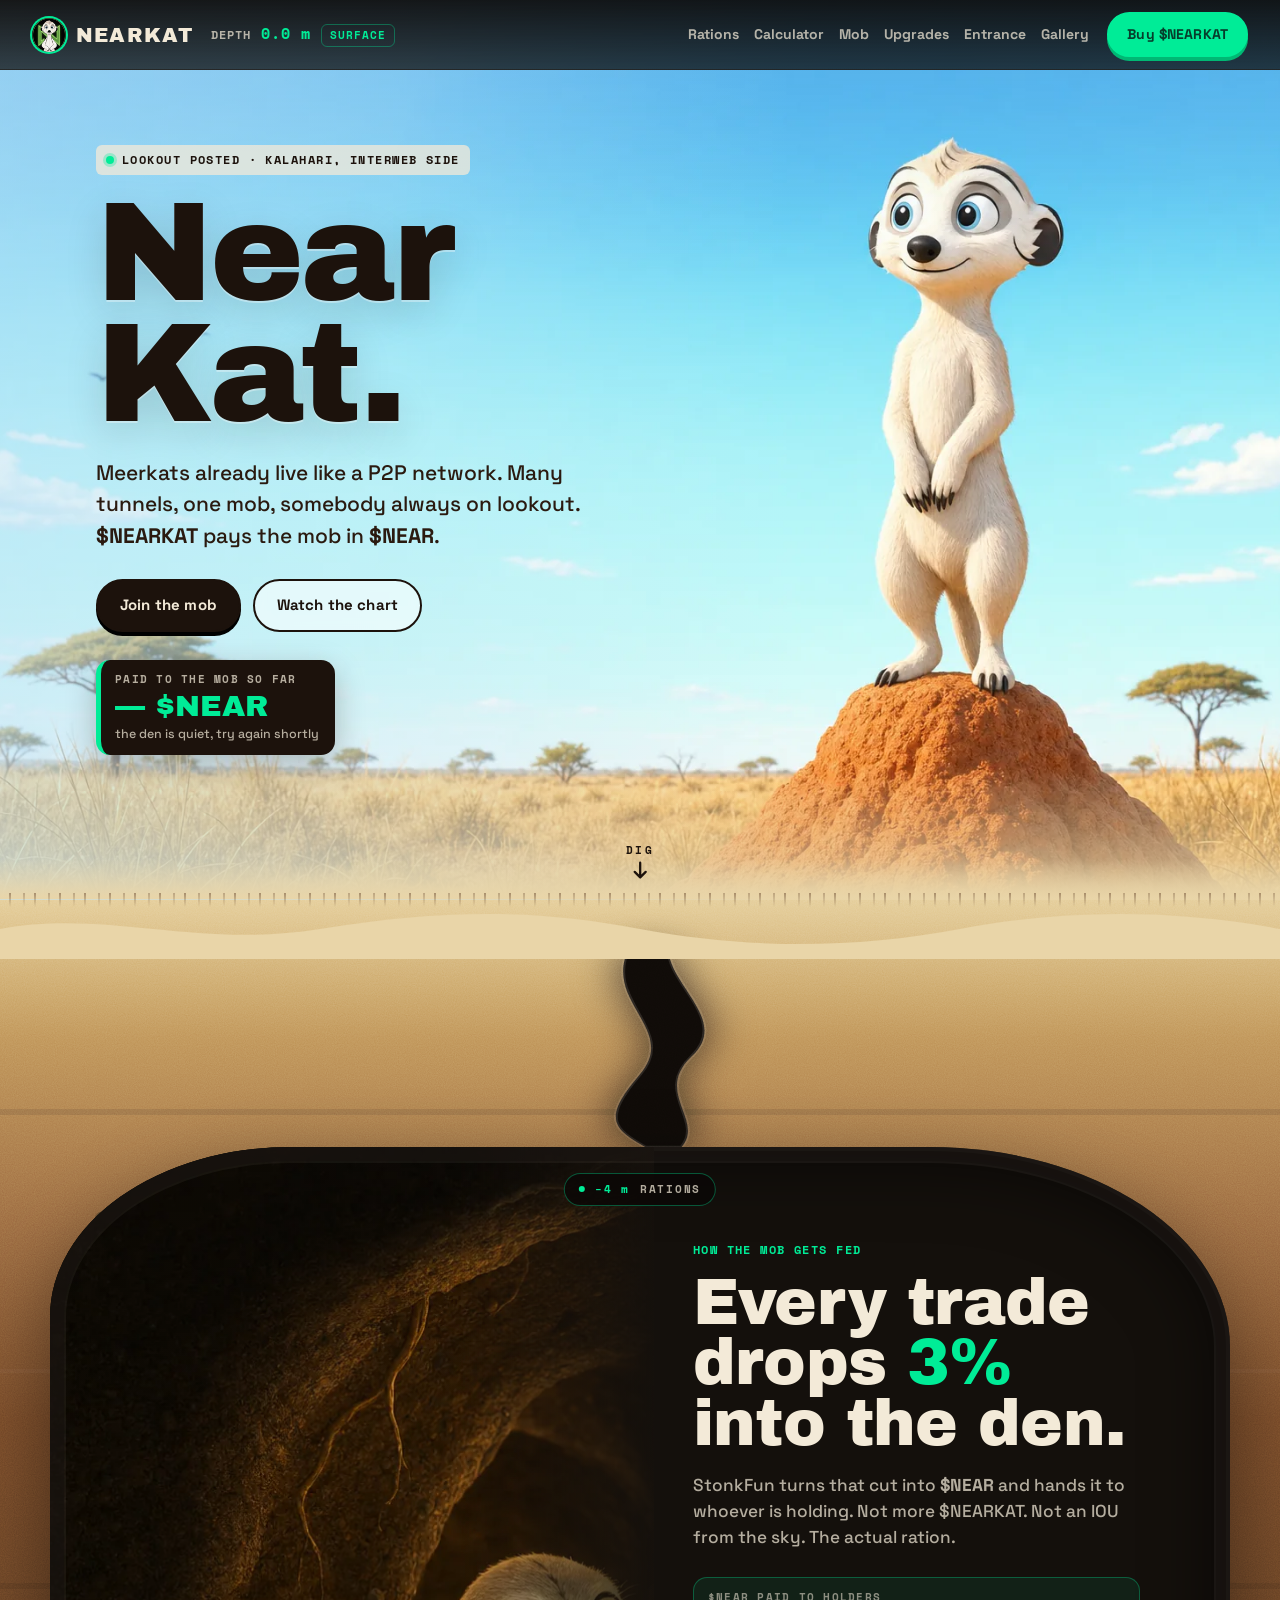
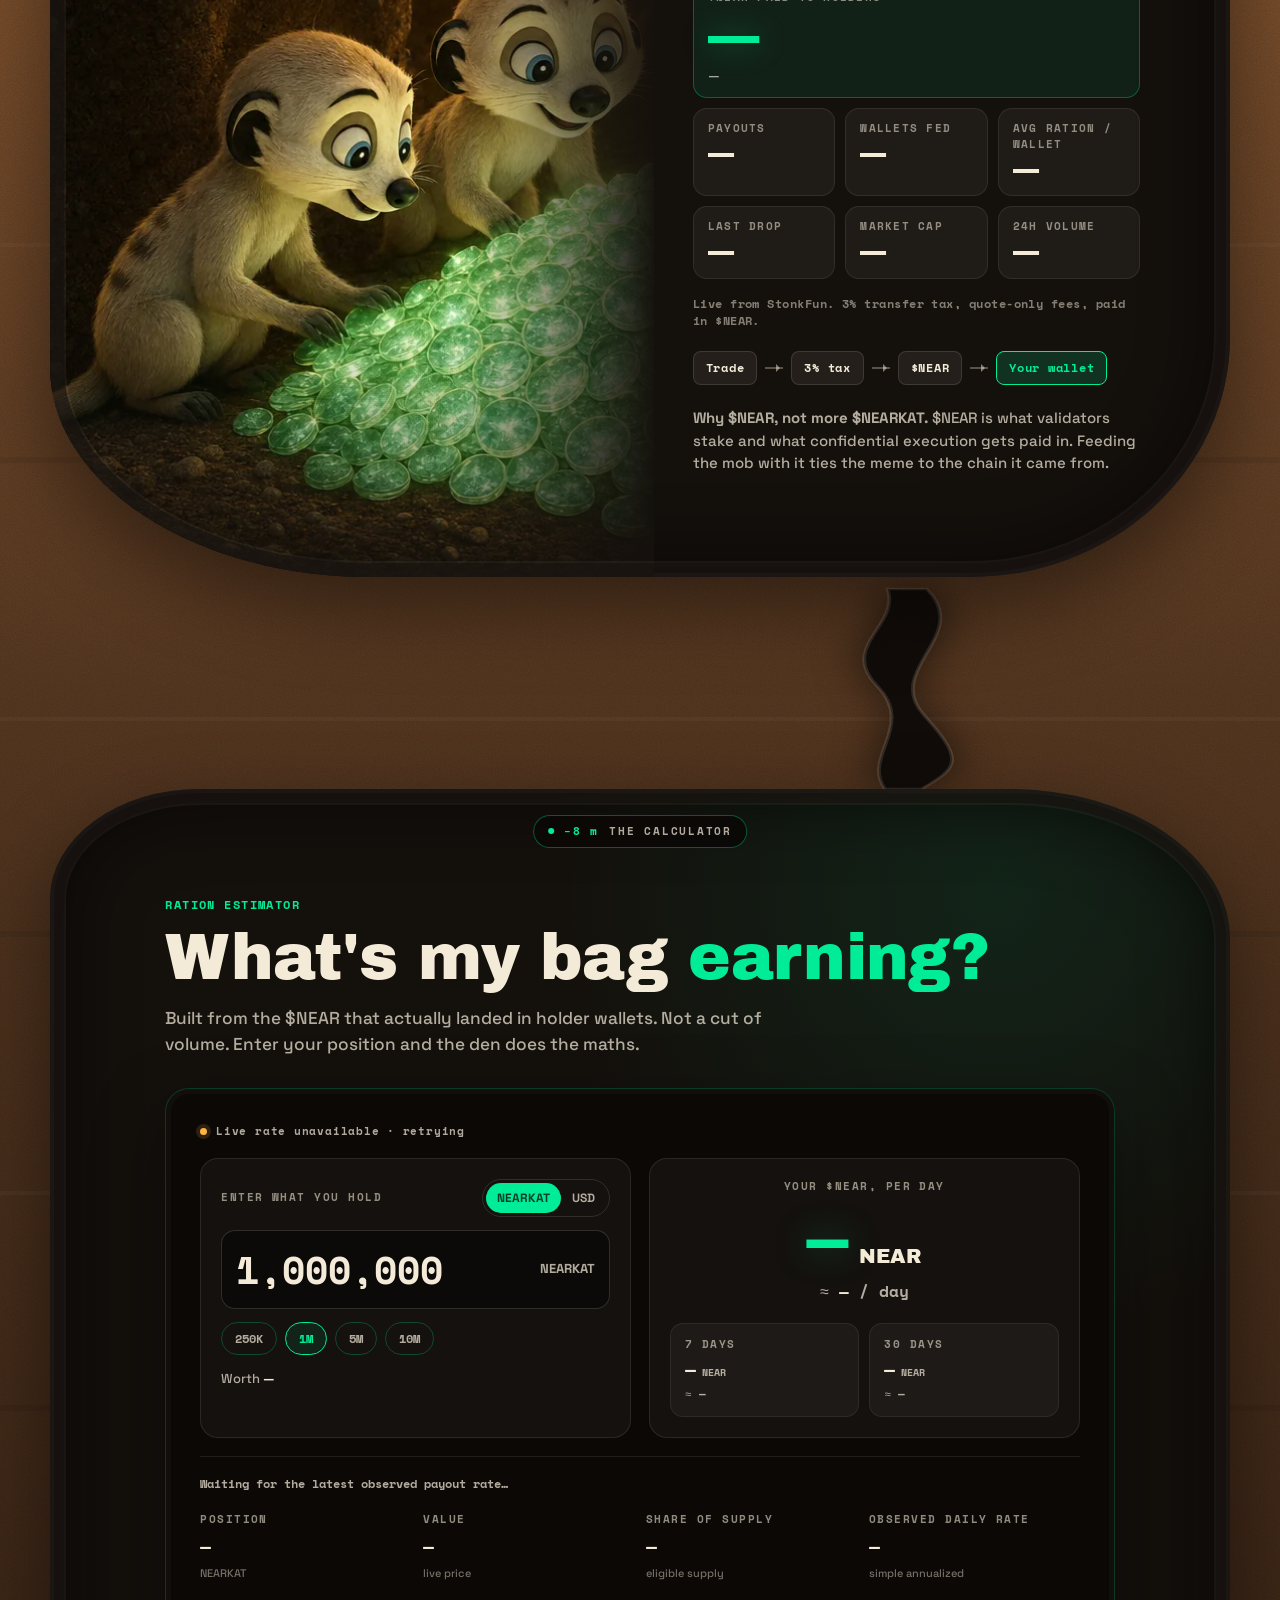
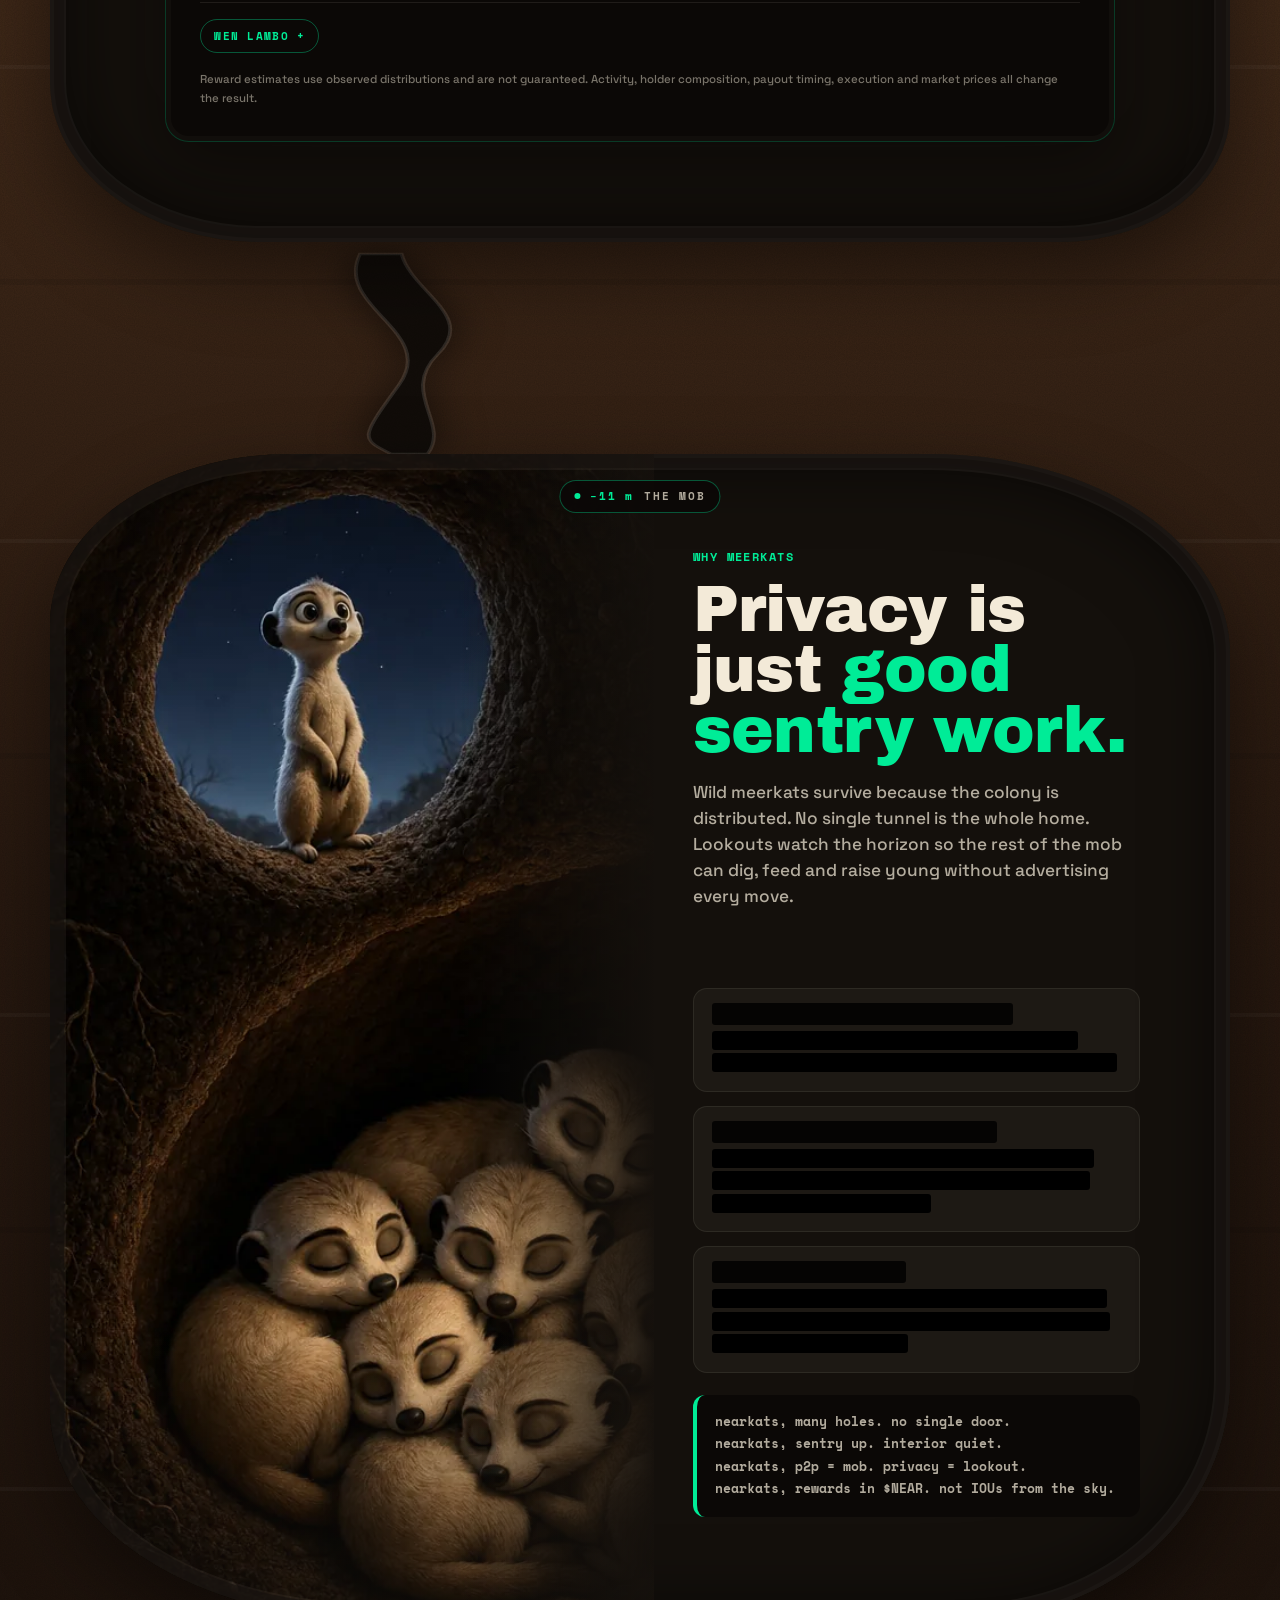
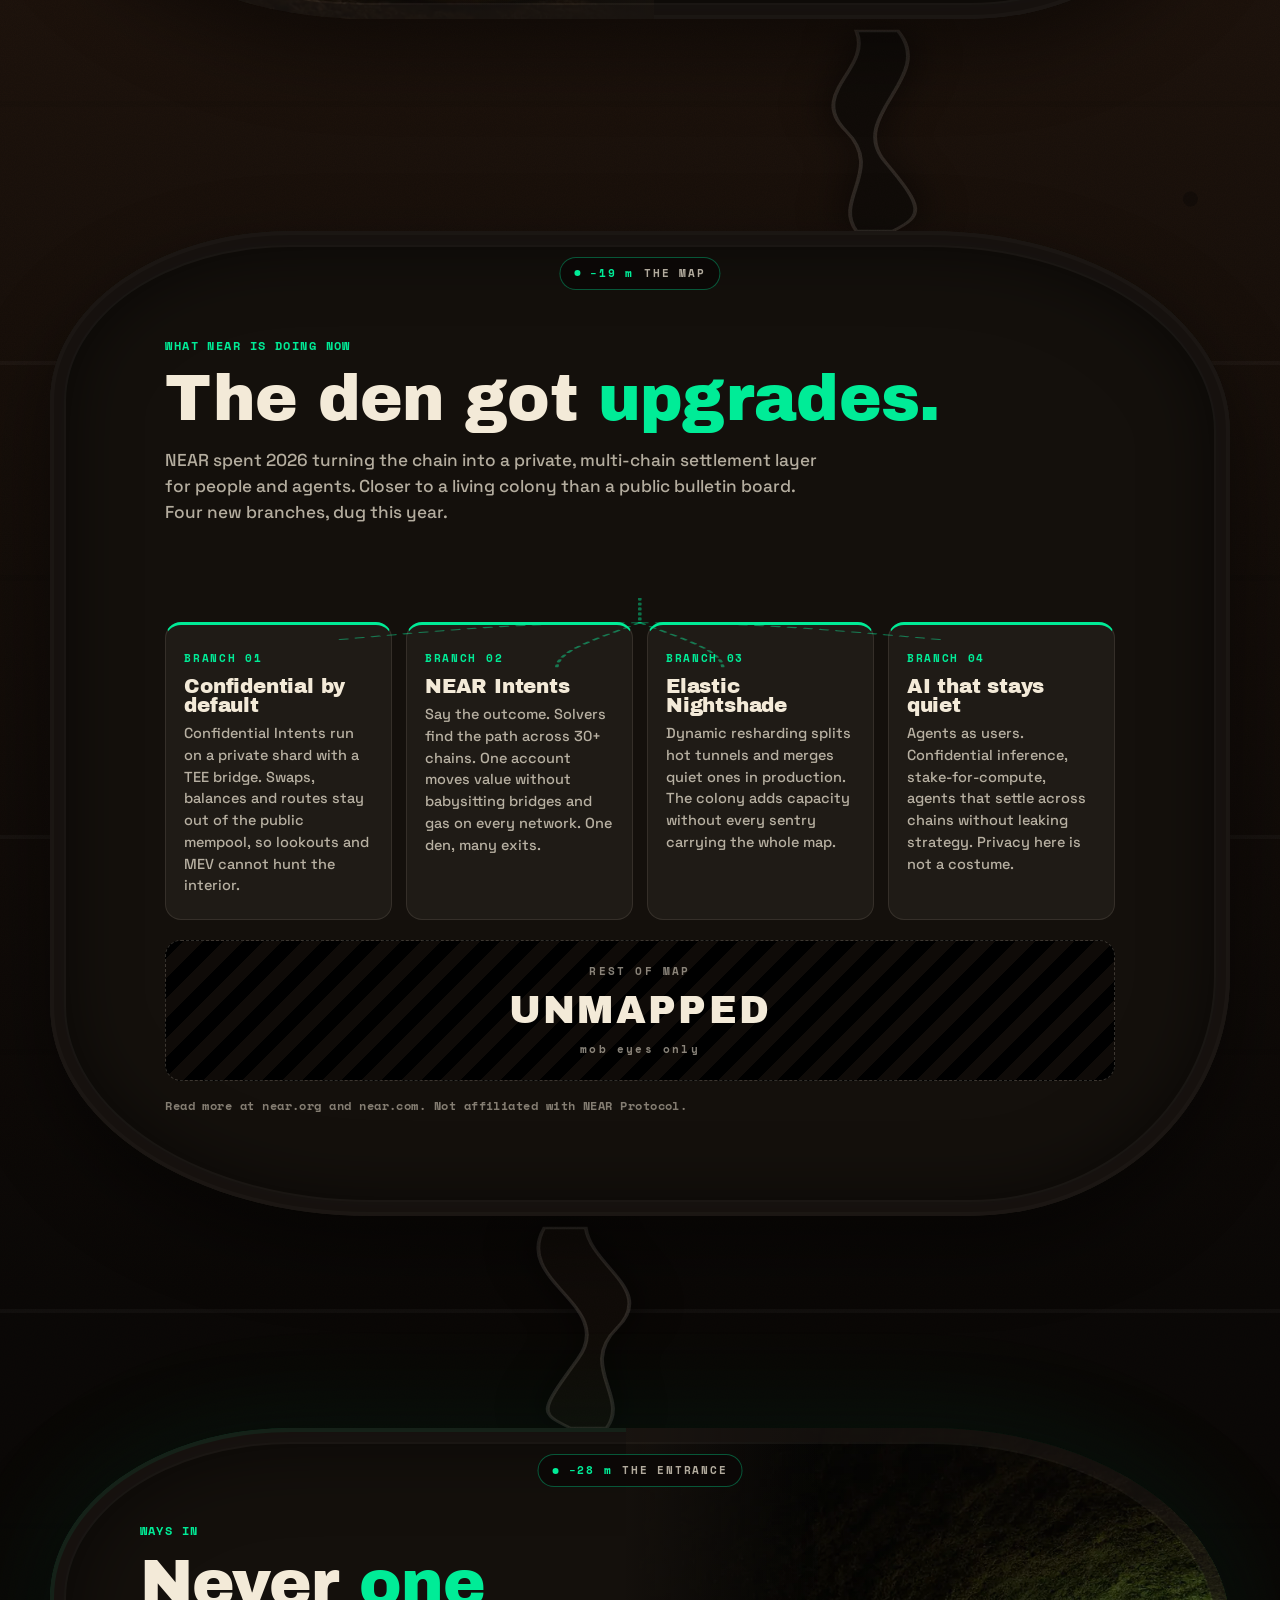
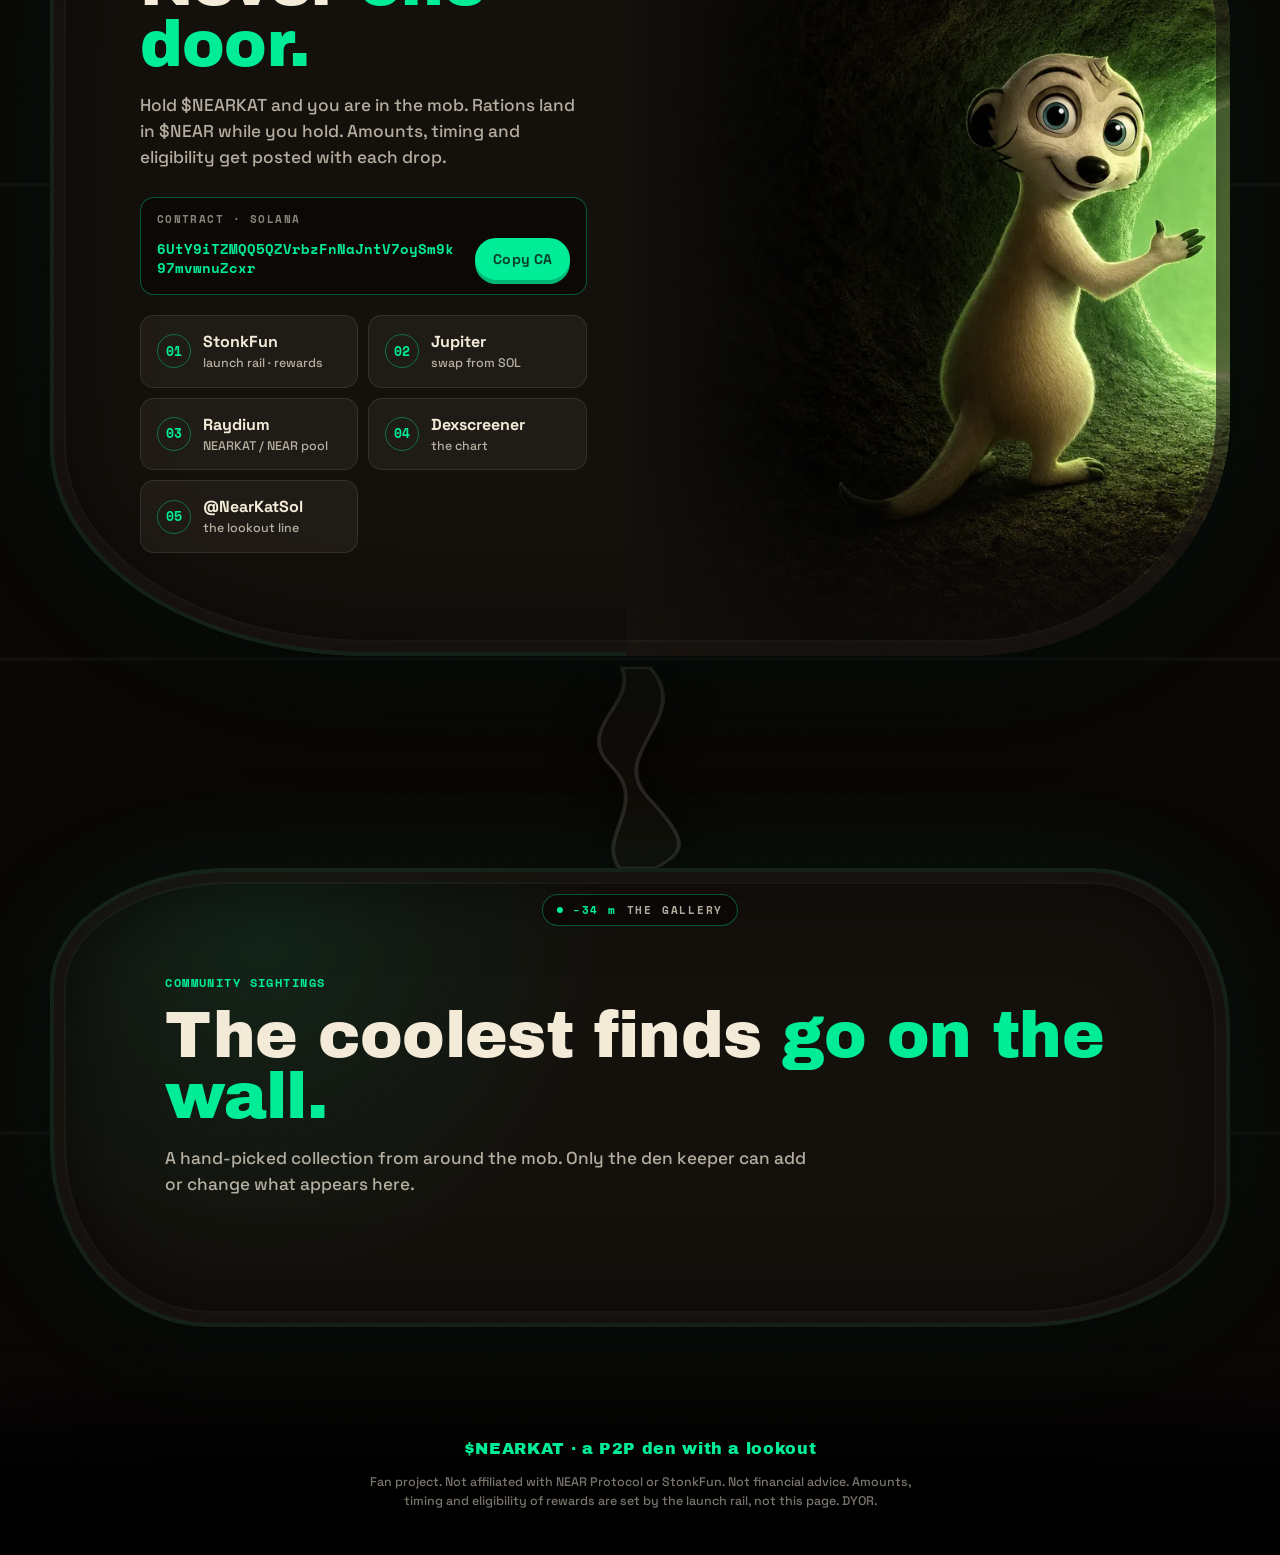
==== commit 769ae385: "Make community gallery image-only" ====
--- a/site/index.html
+++ b/site/index.html
@@ -350,7 +350,6 @@
   <button type="button" id="viewer-close" aria-label="Close artwork">Close ×</button>
   <figure>
     <img id="viewer-image" alt="">
-    <figcaption><span id="viewer-title"></span><a id="viewer-download" download>Download original</a></figcaption>
   </figure>
 </div>
 <script src="gallery/gallery.js"></script>
--- a/site/styles.css
+++ b/site/styles.css
@@ -422,16 +422,11 @@
 .gallery-card:hover,.gallery-card:focus-visible{transform:translateY(-3px);border-color:var(--green);box-shadow:0 18px 42px rgba(0,0,0,.3)}
 .gallery-card:focus-visible{outline:2px solid var(--green);outline-offset:3px}
 .gallery-card img{display:block;width:100%;aspect-ratio:1/1;object-fit:cover;background:#fff}
-.gallery-meta{display:flex;align-items:flex-end;justify-content:space-between;gap:12px;padding:14px 15px}
-.gallery-meta strong{font-family:var(--display);font-size:18px;line-height:1.1}
-.gallery-meta small{font-family:var(--mono);font-size:9.5px;letter-spacing:.1em;text-transform:uppercase;color:var(--green);text-align:right}
 .art-viewer{position:fixed;z-index:100;inset:0;display:grid;place-items:center;padding:62px 18px 22px;background:rgba(4,3,2,.96)}
 .art-viewer[hidden]{display:none}
 .art-viewer>button{position:absolute;right:22px;top:20px;border:1px solid rgba(243,234,216,.18);border-radius:999px;background:#0b0806;color:var(--bone);padding:9px 14px;font-family:var(--mono);font-size:11px;letter-spacing:.08em;text-transform:uppercase;cursor:pointer}
-.art-viewer figure{width:min(90vw,900px);max-height:88vh;display:grid;grid-template-rows:minmax(0,1fr) auto;border:1px solid rgba(0,236,151,.3);border-radius:16px;overflow:hidden;background:#0b0806}
+.art-viewer figure{width:min(90vw,900px);max-height:88vh;border:1px solid rgba(0,236,151,.3);border-radius:16px;overflow:hidden;background:#0b0806}
 .art-viewer img{display:block;width:100%;height:100%;max-height:76vh;object-fit:contain;background:#fff}
-.art-viewer figcaption{display:flex;justify-content:space-between;gap:20px;padding:14px 16px;font-family:var(--mono);font-size:11px;letter-spacing:.06em;text-transform:uppercase}
-.art-viewer a{color:var(--green)}
 
 /* footer */
 .bottom{padding:70px clamp(18px,4vw,48px) 44px;background:linear-gradient(to bottom,transparent,#000 60%)}
@@ -487,5 +482,4 @@
   .calc-main-value strong{font-size:clamp(40px,15vw,58px)}
   .calc-periods strong{font-size:16px}
   .gallery-grid{grid-template-columns:1fr}
-  .art-viewer figcaption{align-items:flex-start;flex-direction:column}
-}
+}
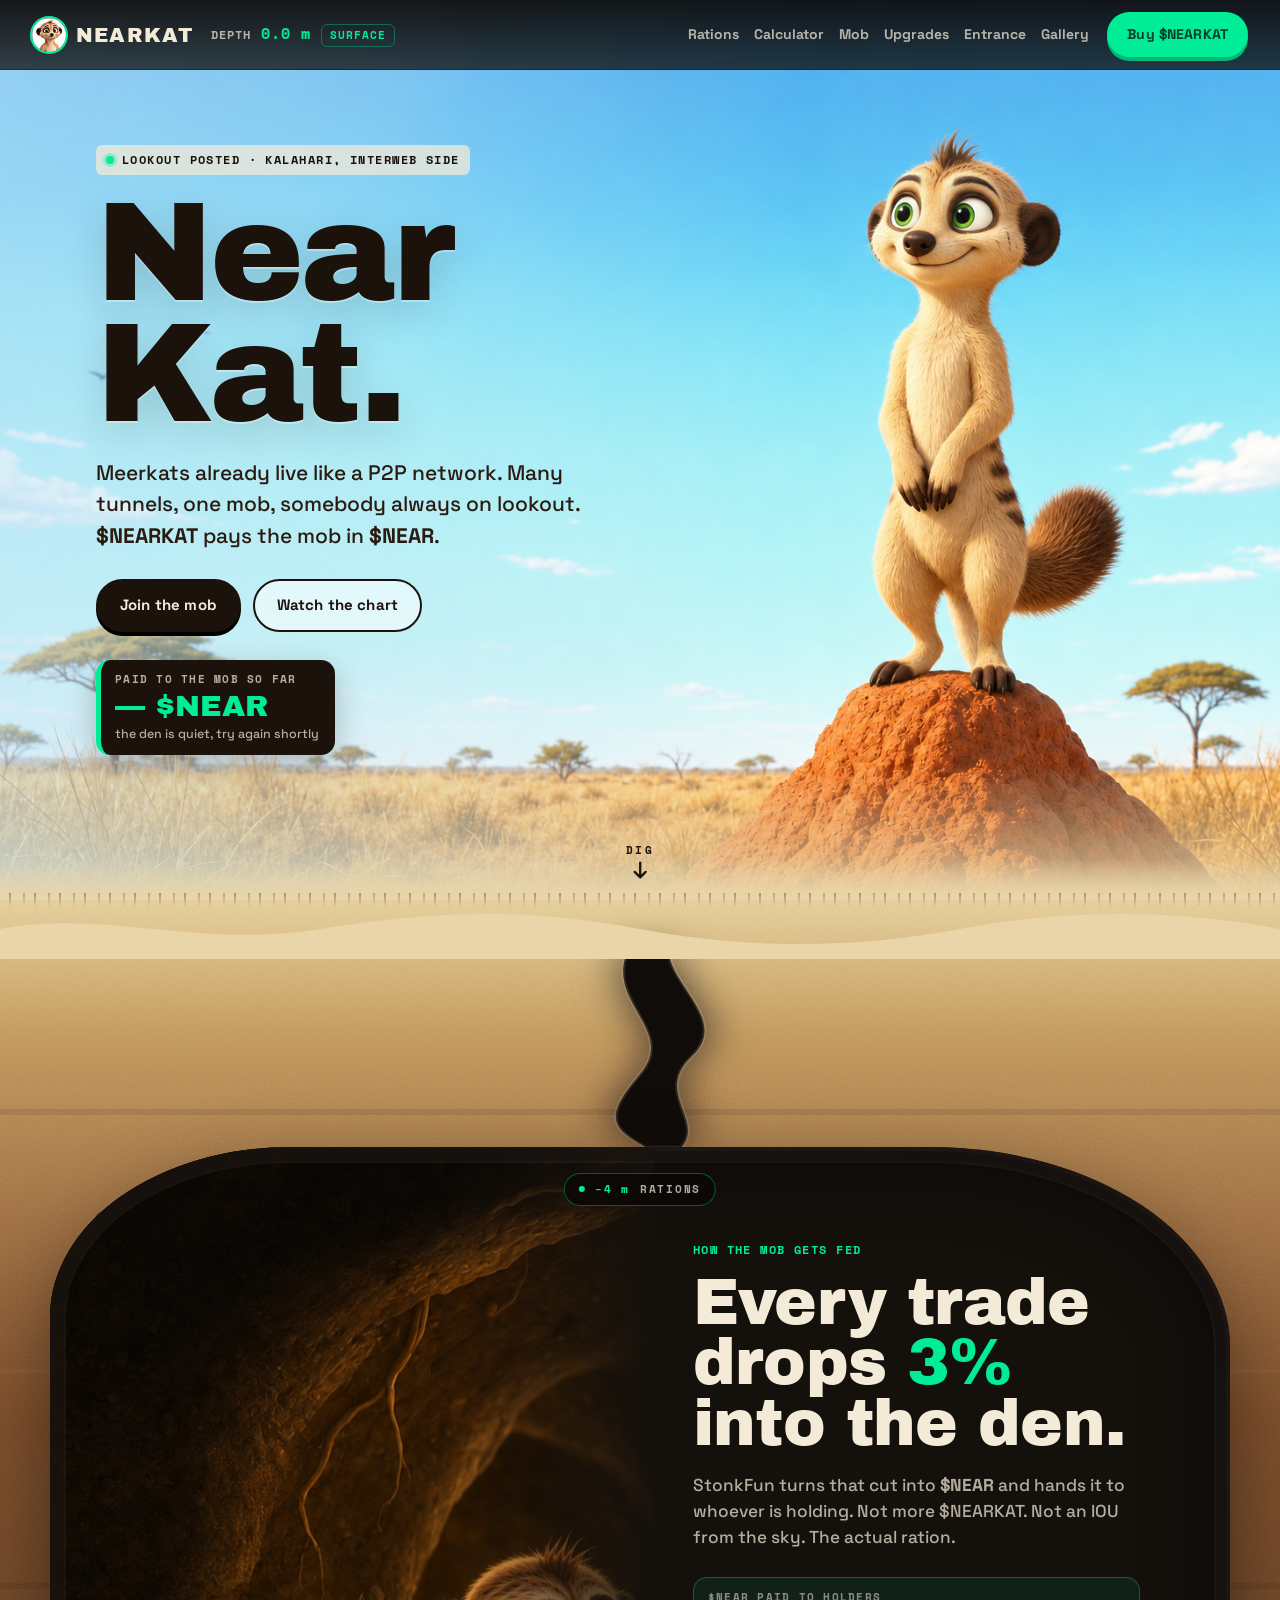
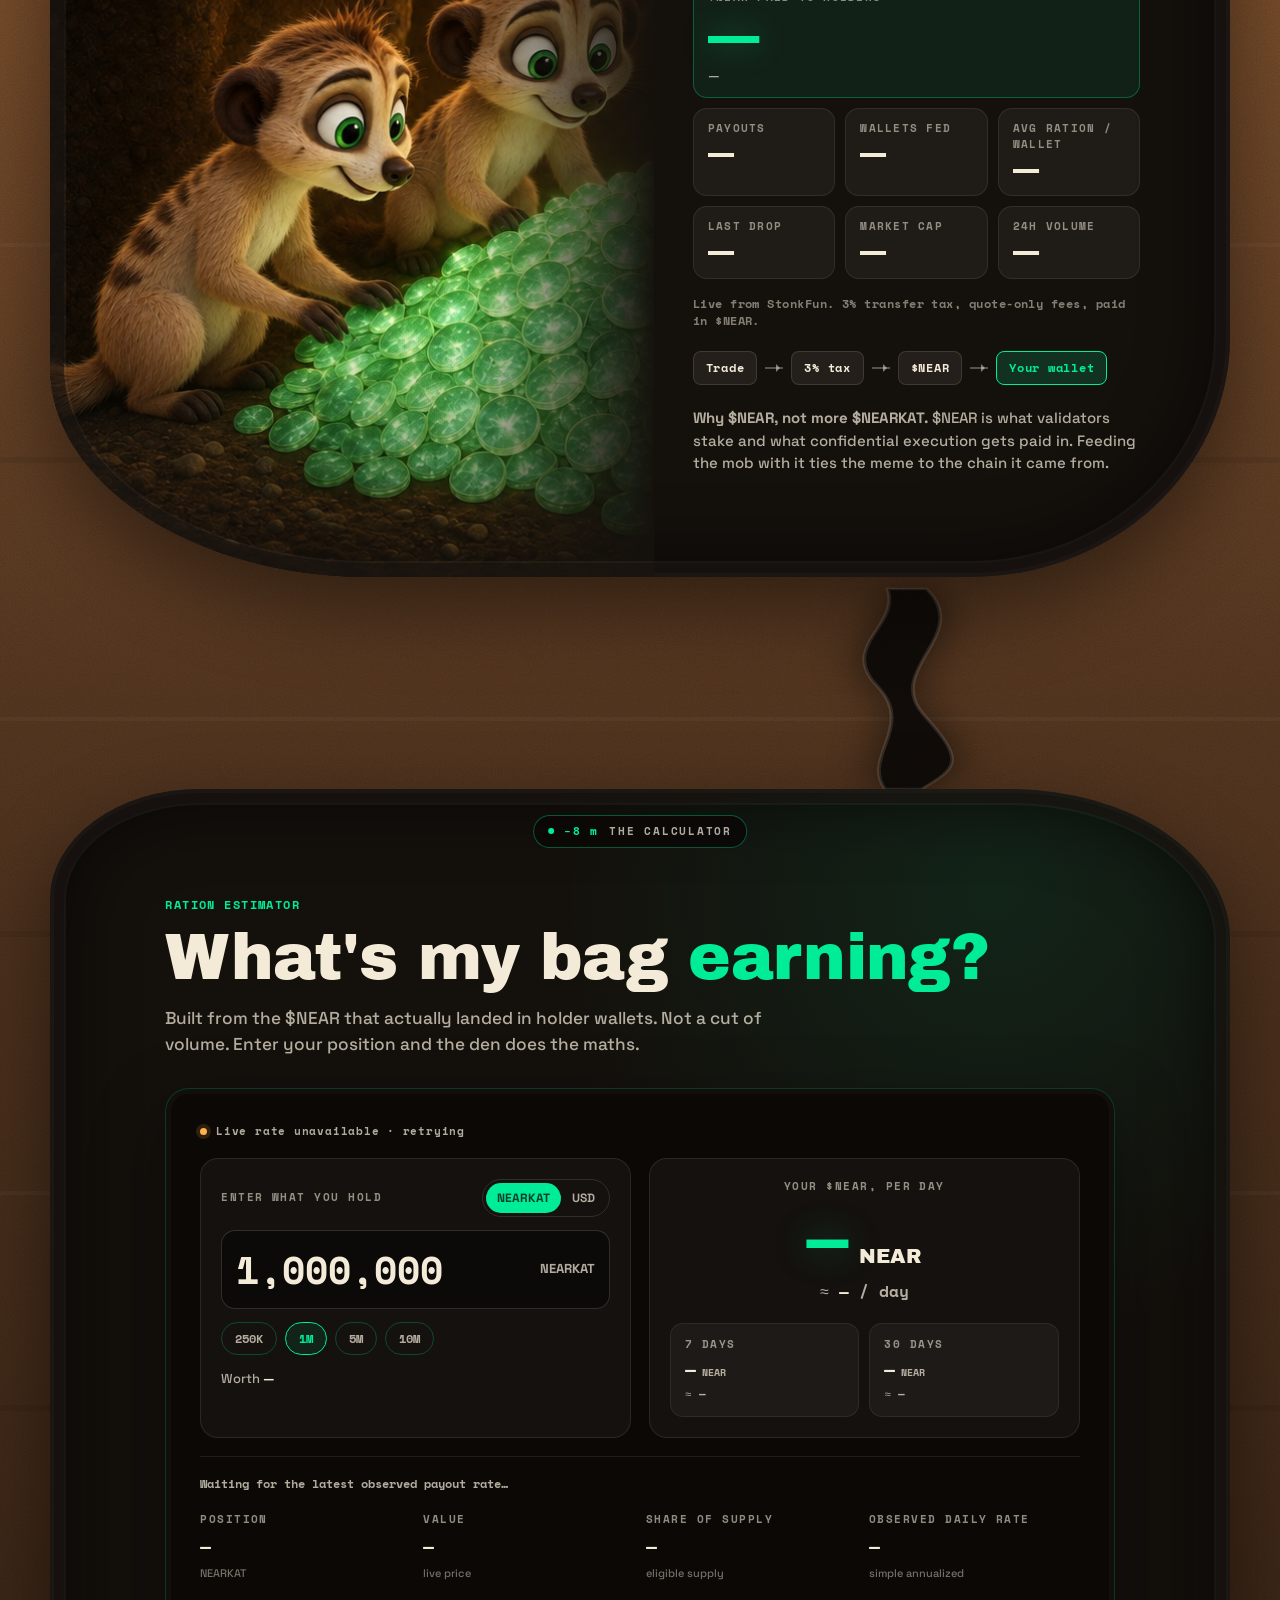
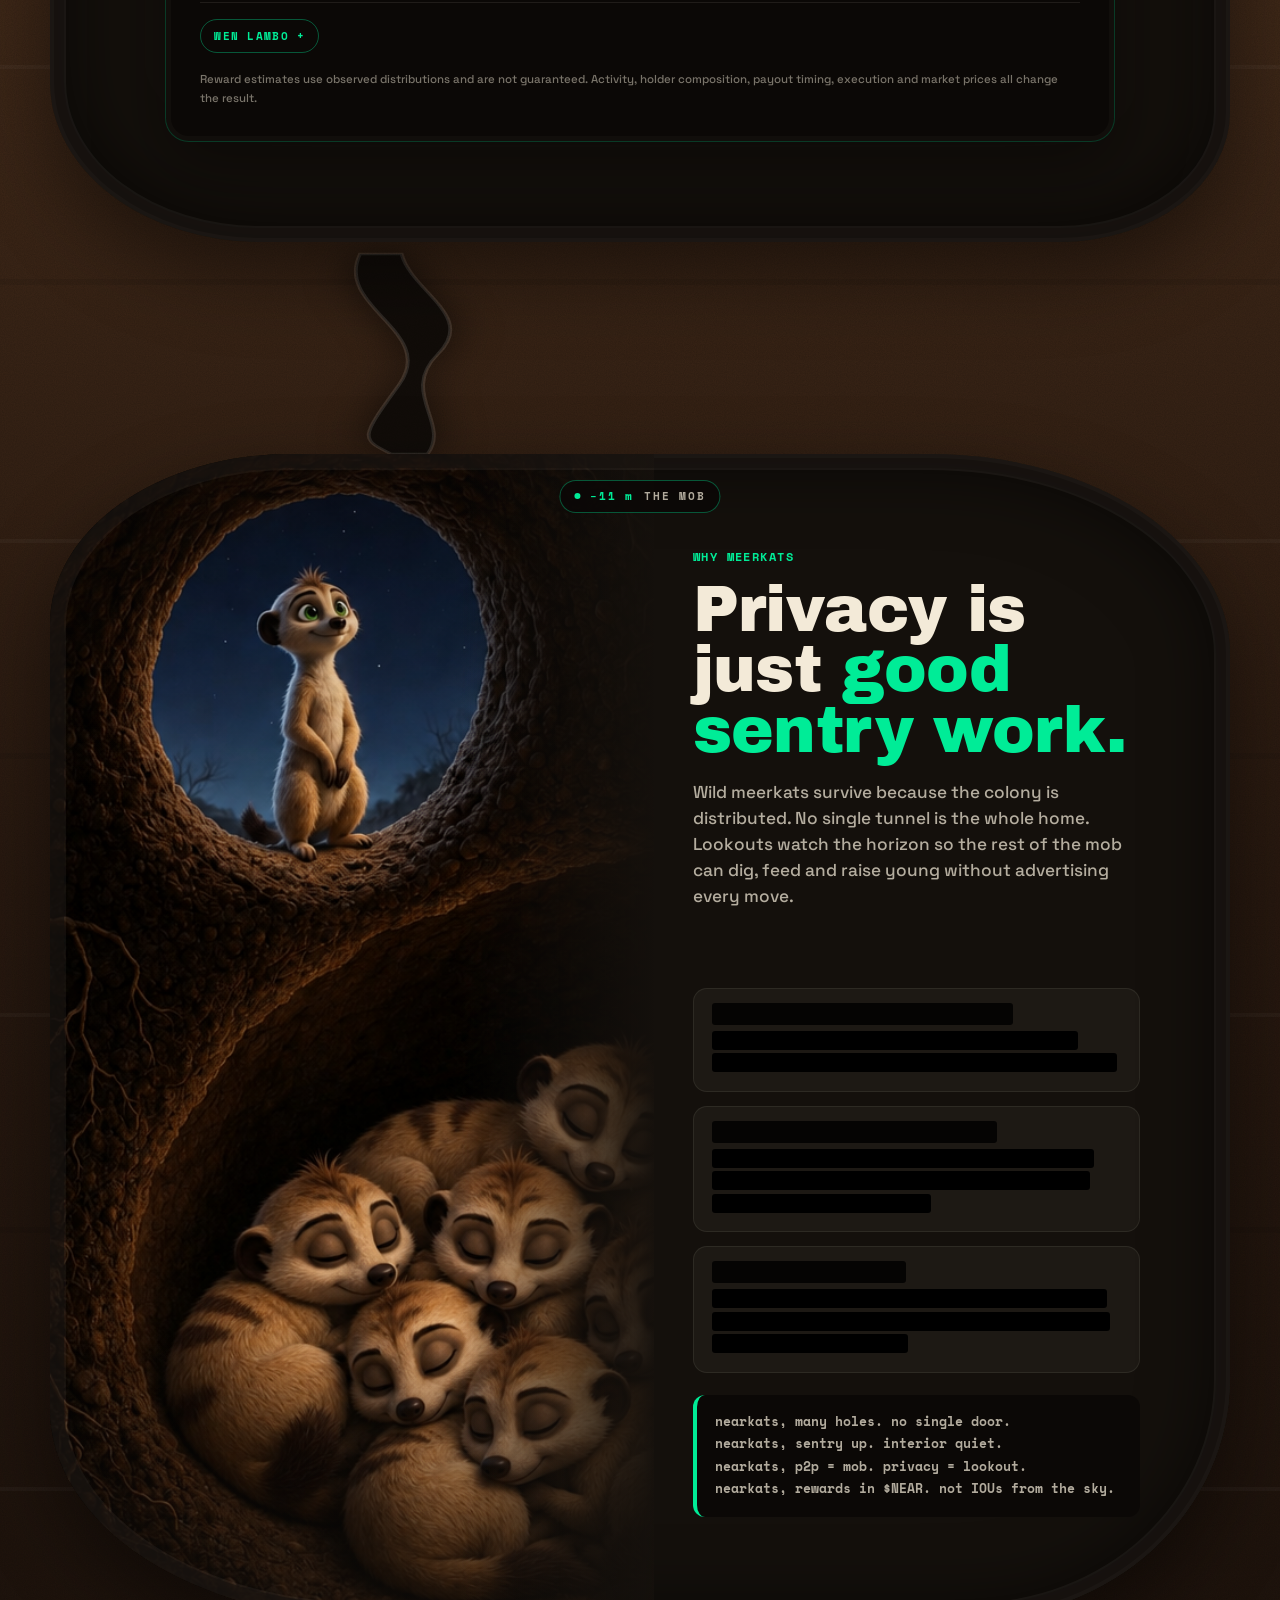
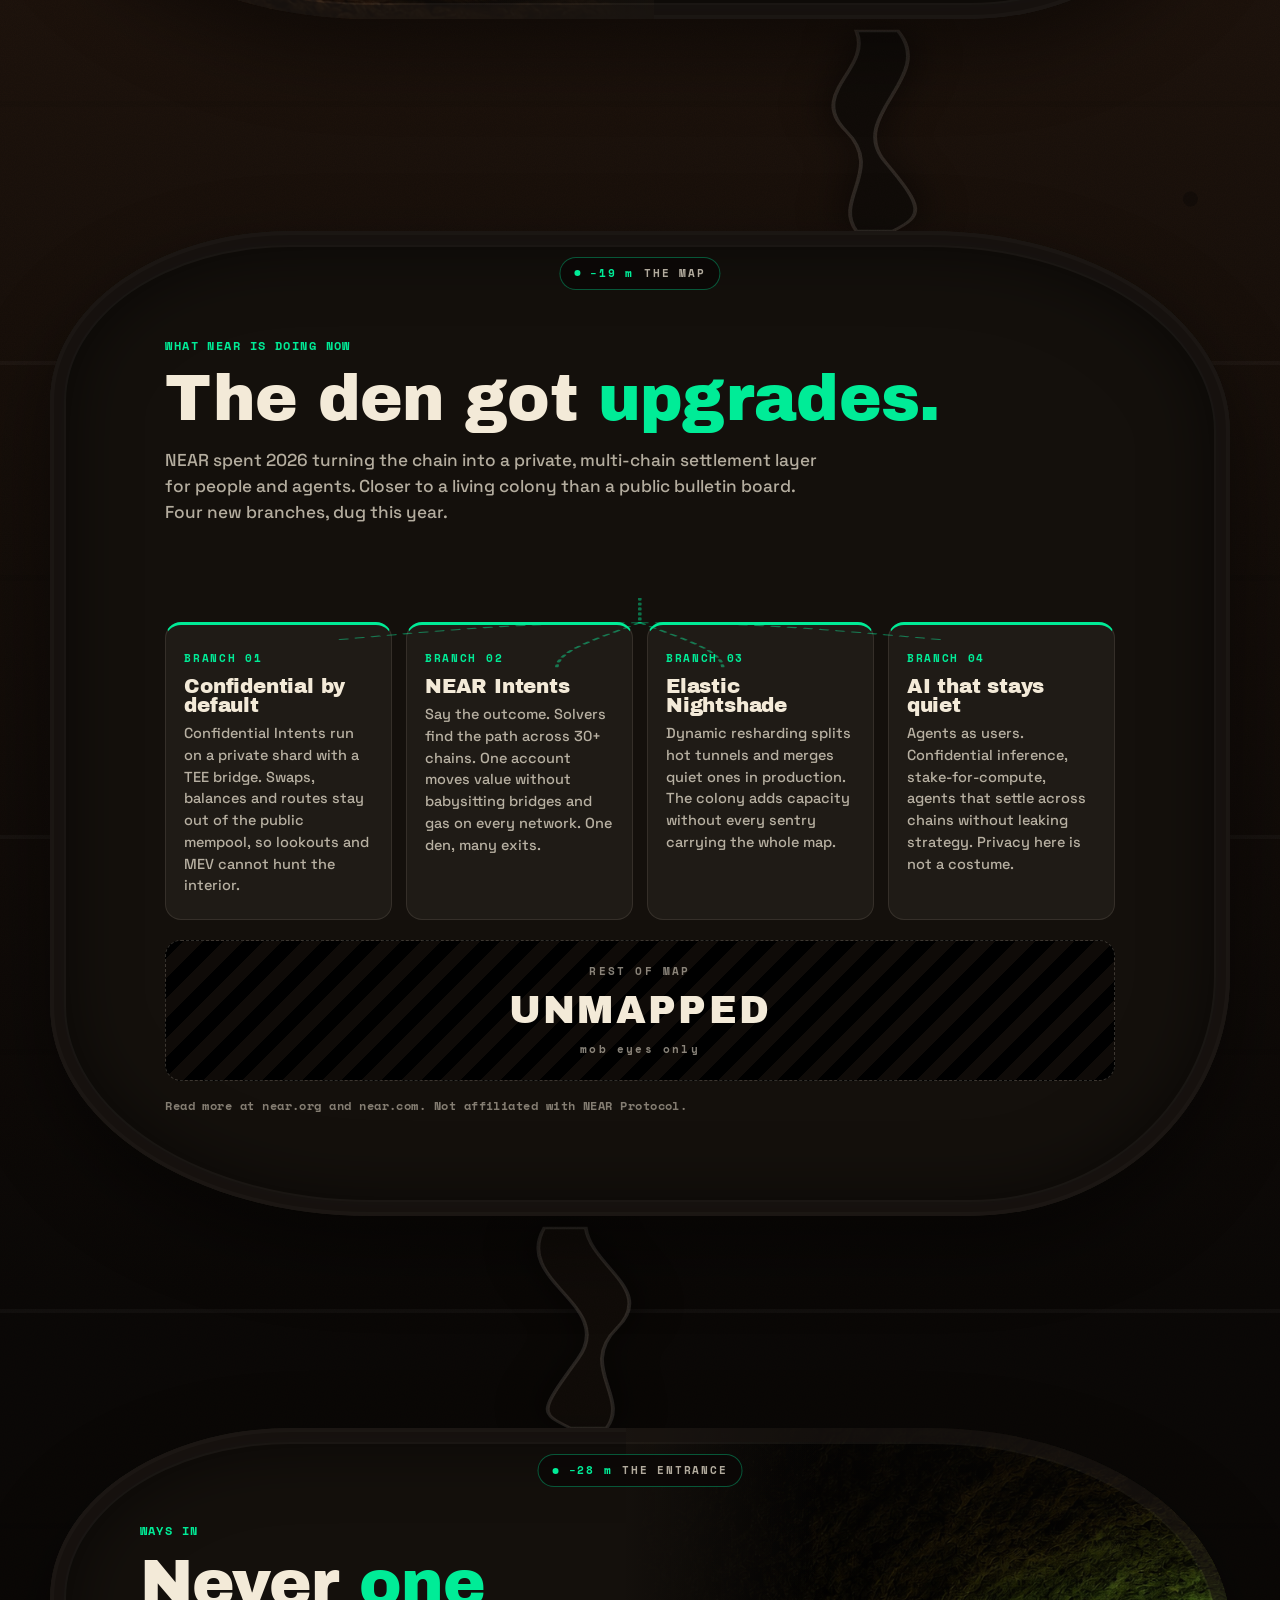
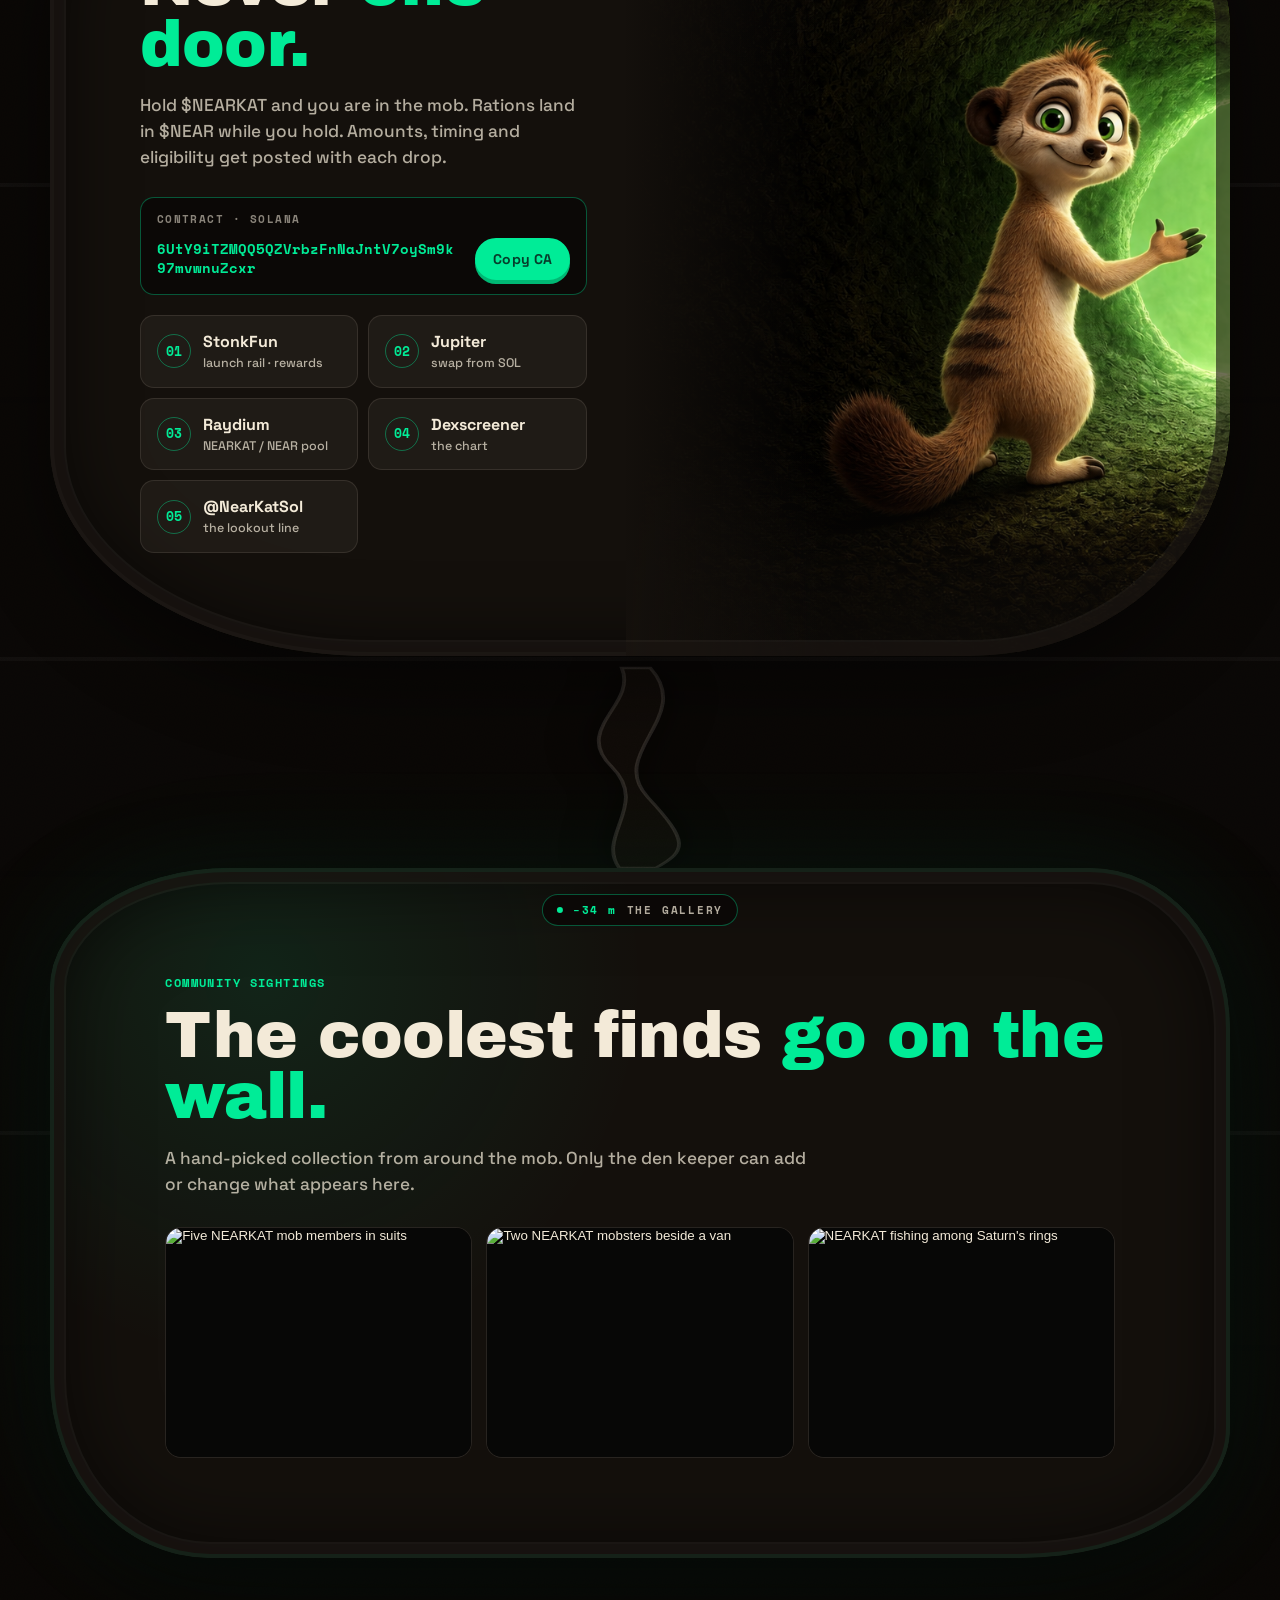
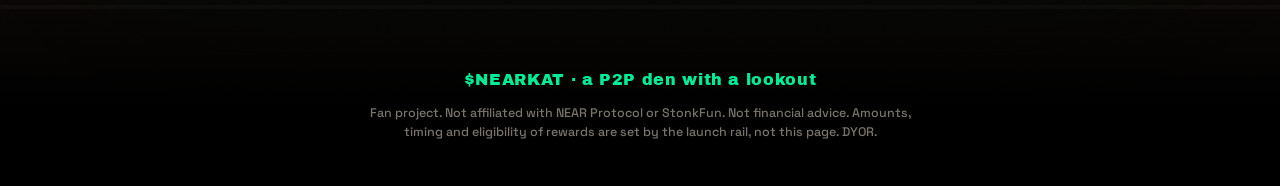
==== commit e7a57743: "Replace site mascot with tan NEARKAT" ====
--- a/site/index.html
+++ b/site/index.html
@@ -11,12 +11,12 @@
 <meta property="og:url" content="https://nearkat.xyz/">
 <meta property="og:title" content="$NEARKAT — Many tunnels. One mob. Rewards in $NEAR.">
 <meta property="og:description" content="Meerkats already live like a P2P network. $NEARKAT pays the mob in $NEAR, live via StonkFun.">
-<meta property="og:image" content="https://nearkat.xyz/img/og.jpg">
-<meta property="og:image:width" content="1200">
-<meta property="og:image:height" content="630">
+<meta property="og:image" content="https://nearkat.xyz/img/hero-tan.png">
+<meta property="og:image:width" content="1672">
+<meta property="og:image:height" content="941">
 <meta name="twitter:card" content="summary_large_image">
 <meta name="twitter:site" content="@NearKatSol">
-<meta name="twitter:image" content="https://nearkat.xyz/img/og.jpg">
+<meta name="twitter:image" content="https://nearkat.xyz/img/hero-tan.png">
 <link rel="icon" type="image/png" sizes="32x32" href="img/icon-32.png">
 <link rel="icon" type="image/png" sizes="64x64" href="img/icon-64.png">
 <link rel="apple-touch-icon" href="img/icon-180.png">
@@ -50,9 +50,7 @@
 <!-- ============ SURFACE ============ -->
 <section class="surface" id="surface">
   <picture class="surface-art">
-    <source media="(max-width: 700px)" srcset="img/hero-m.webp" type="image/webp">
-    <source srcset="img/hero.webp" type="image/webp">
-    <img src="img/hero.jpg" alt="A lone meerkat sentry standing on a termite mound under a wide Kalahari sky" fetchpriority="high">
+    <img src="img/hero-tan.png" alt="The tan, green-eyed NEARKAT sentry standing on a termite mound under a wide Kalahari sky" fetchpriority="high">
   </picture>
 
   <div class="hawks" aria-hidden="true">
@@ -103,8 +101,7 @@
     <div class="chamber-shell">
       <div class="marker"><span class="m-depth">−4 m</span><span class="m-name">RATIONS</span></div>
       <picture class="chamber-art">
-        <source srcset="img/rations.webp" type="image/webp">
-        <img src="img/rations.jpg" alt="Meerkats in an earth chamber gathered around a pile of glowing green coins" loading="lazy">
+        <img src="img/rations-tan.png" alt="The tan NEARKAT mob gathered around glowing green rations in an earth chamber" loading="lazy">
       </picture>
       <div class="chamber-copy">
         <p class="kicker">How the mob gets fed</p>
@@ -208,8 +205,7 @@
     <div class="chamber-shell">
       <div class="marker"><span class="m-depth">−11 m</span><span class="m-name">THE MOB</span></div>
       <picture class="chamber-art">
-        <source srcset="img/clan.webp" type="image/webp">
-        <img src="img/clan.jpg" alt="A sentry meerkat in a tunnel mouth above a chamber of sleeping meerkats" loading="lazy">
+        <img src="img/mob-tan.png" alt="A tan NEARKAT sentry watching over the sleeping mob inside the den" loading="lazy">
       </picture>
       <div class="chamber-copy">
         <p class="kicker">Why meerkats</p>
@@ -298,8 +294,7 @@
     <div class="chamber-shell">
       <div class="marker"><span class="m-depth">−28 m</span><span class="m-name">THE ENTRANCE</span></div>
       <picture class="chamber-art">
-        <source srcset="img/entrance.webp" type="image/webp">
-        <img src="img/entrance.jpg" alt="A meerkat beside a tunnel mouth glowing green, inviting you in" loading="lazy">
+        <img src="img/entrance-tan.png" alt="The tan, green-eyed NEARKAT mascot beside a tunnel mouth glowing green" loading="lazy">
       </picture>
       <div class="chamber-copy">
         <p class="kicker">Ways in</p>
--- a/site/styles.css
+++ b/site/styles.css
@@ -421,7 +421,7 @@
 }
 .gallery-card:hover,.gallery-card:focus-visible{transform:translateY(-3px);border-color:var(--green);box-shadow:0 18px 42px rgba(0,0,0,.3)}
 .gallery-card:focus-visible{outline:2px solid var(--green);outline-offset:3px}
-.gallery-card img{display:block;width:100%;aspect-ratio:1/1;object-fit:cover;background:#fff}
+.gallery-card img{display:block;width:100%;aspect-ratio:4/3;object-fit:contain;background:#070706}
 .art-viewer{position:fixed;z-index:100;inset:0;display:grid;place-items:center;padding:62px 18px 22px;background:rgba(4,3,2,.96)}
 .art-viewer[hidden]{display:none}
 .art-viewer>button{position:absolute;right:22px;top:20px;border:1px solid rgba(243,234,216,.18);border-radius:999px;background:#0b0806;color:var(--bone);padding:9px 14px;font-family:var(--mono);font-size:11px;letter-spacing:.08em;text-transform:uppercase;cursor:pointer}
